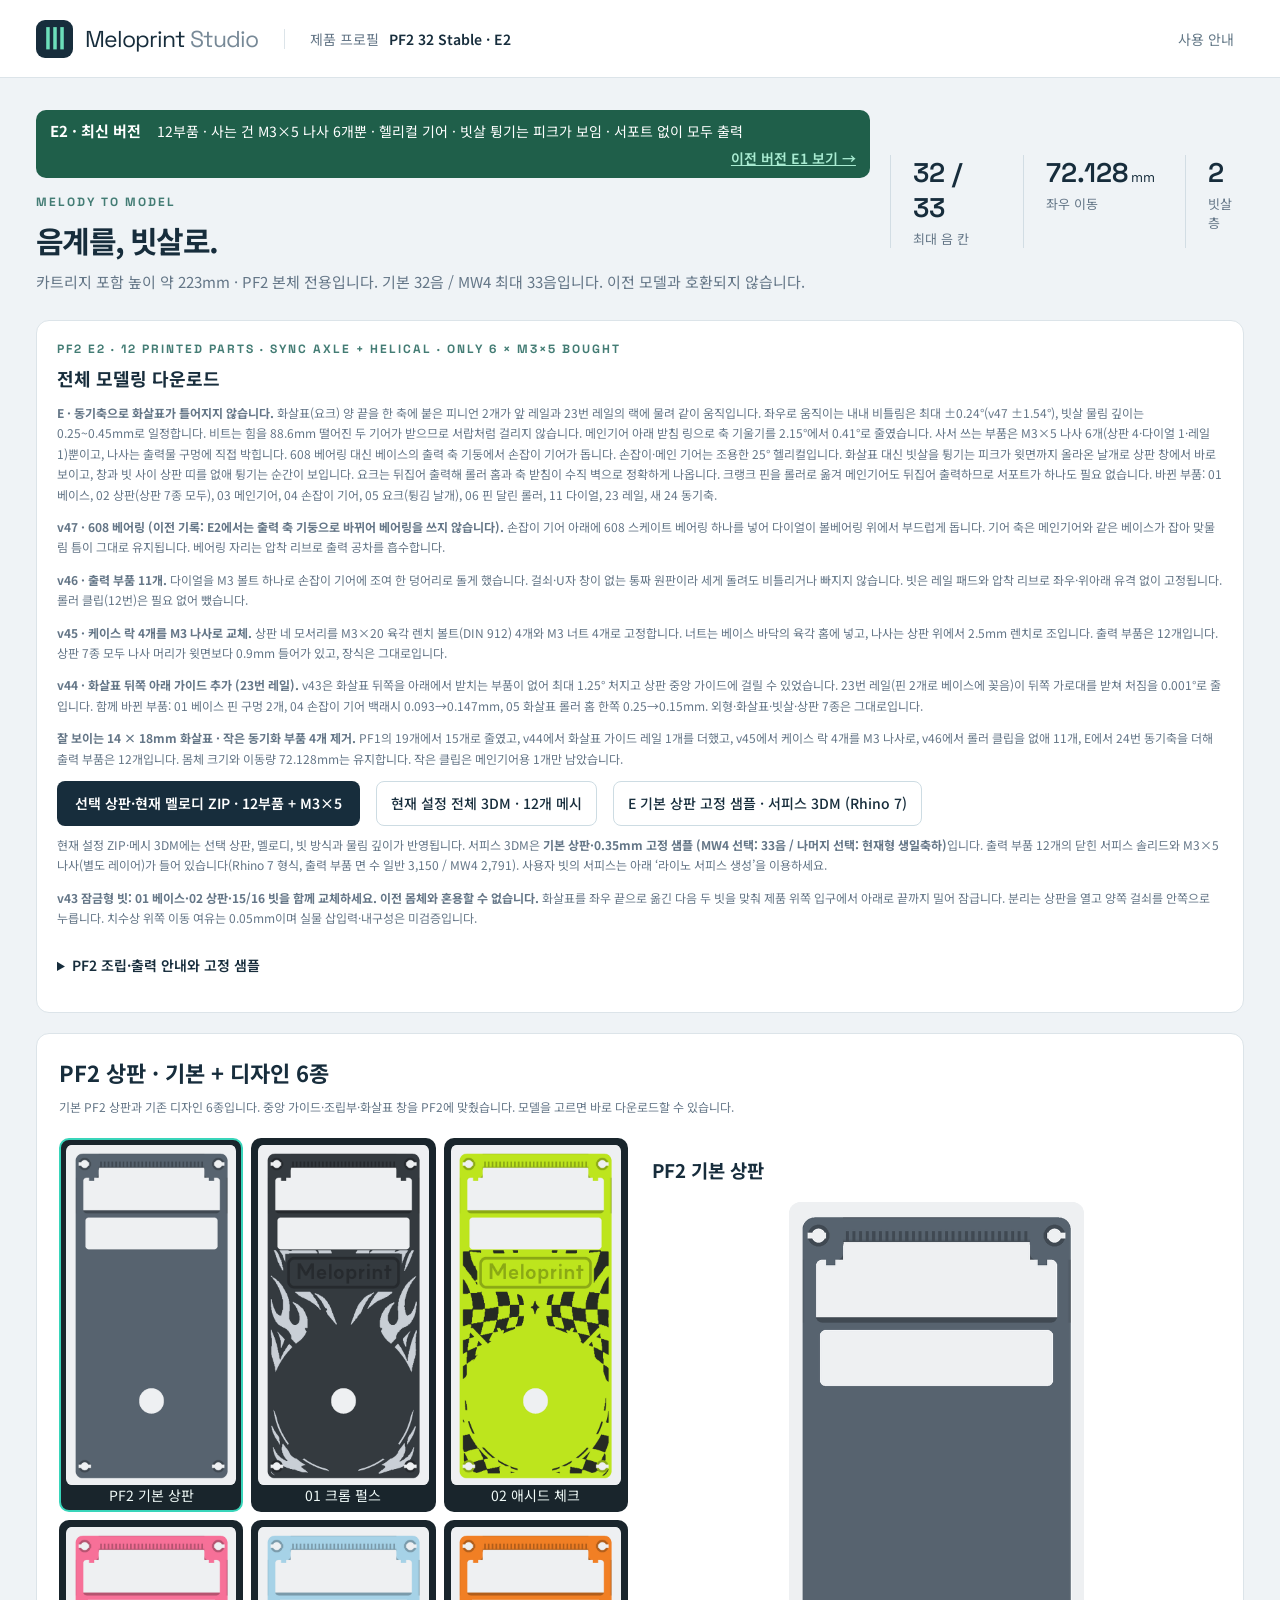
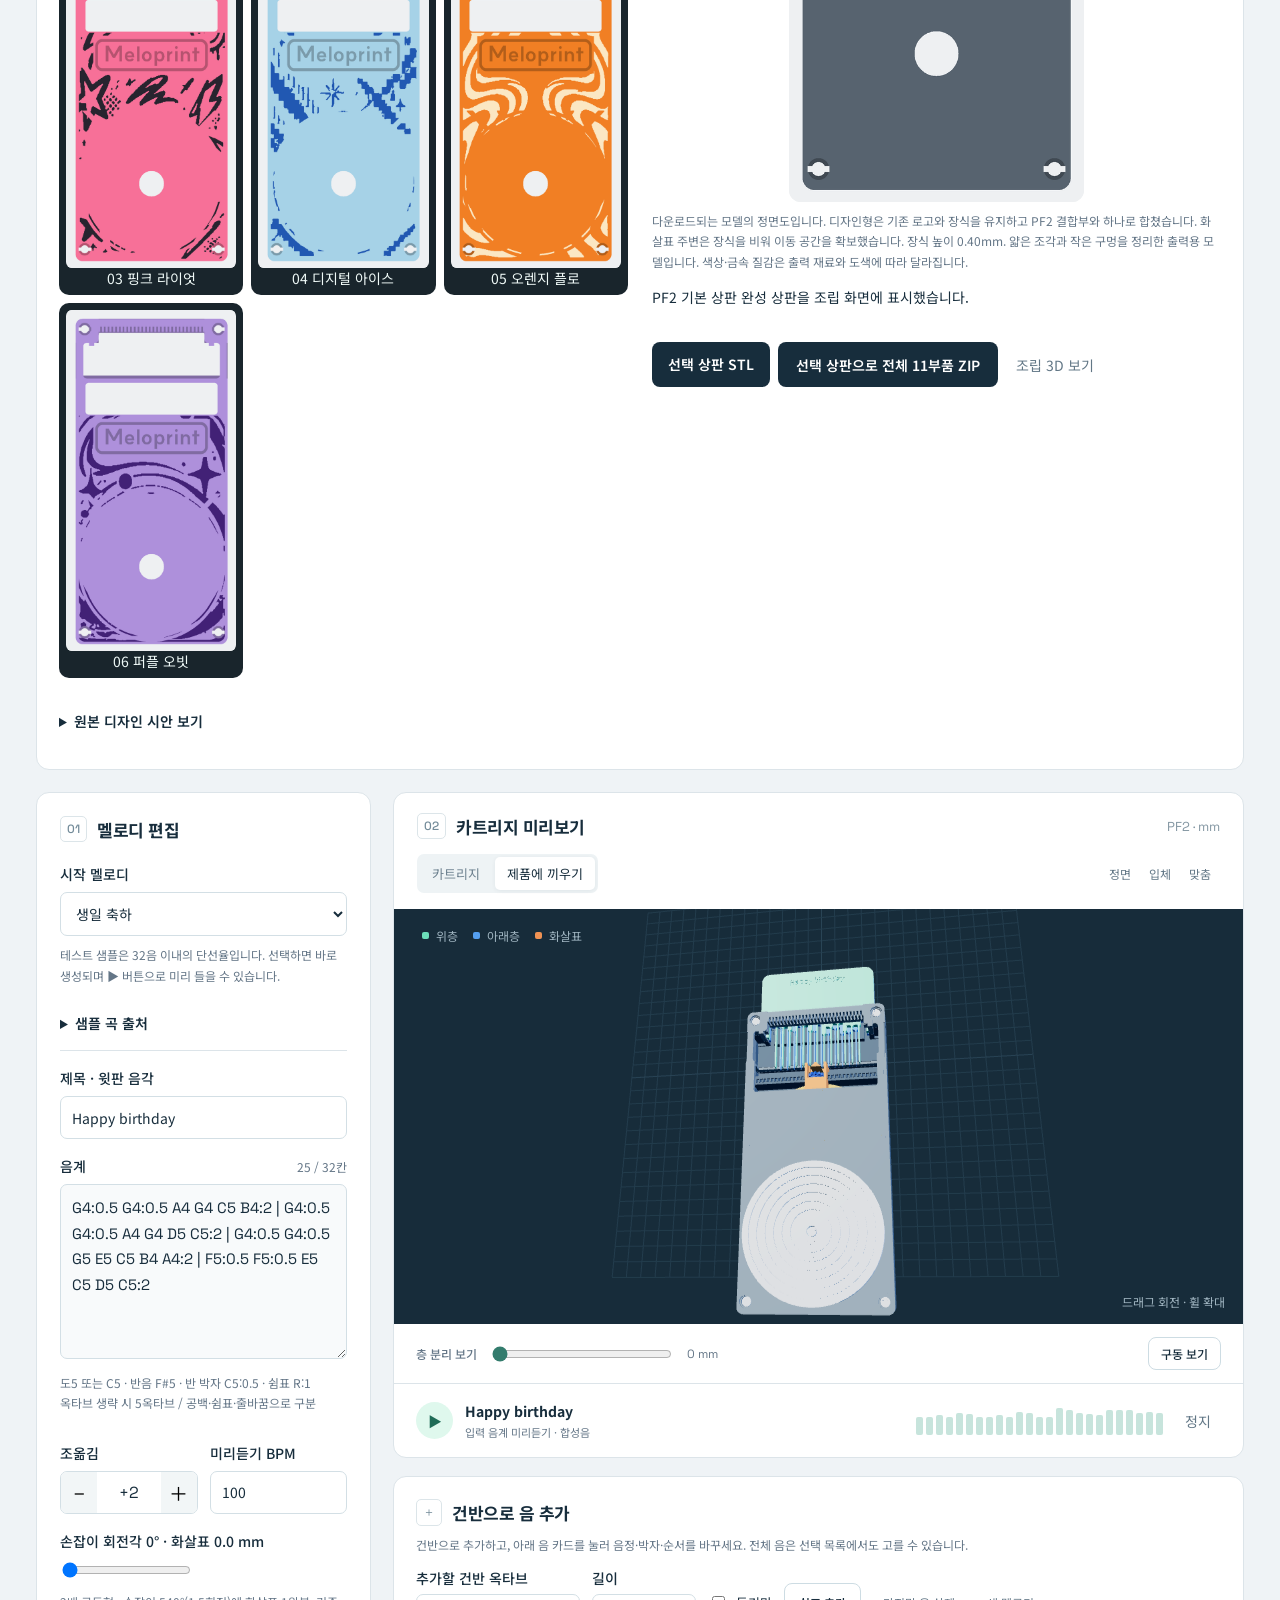
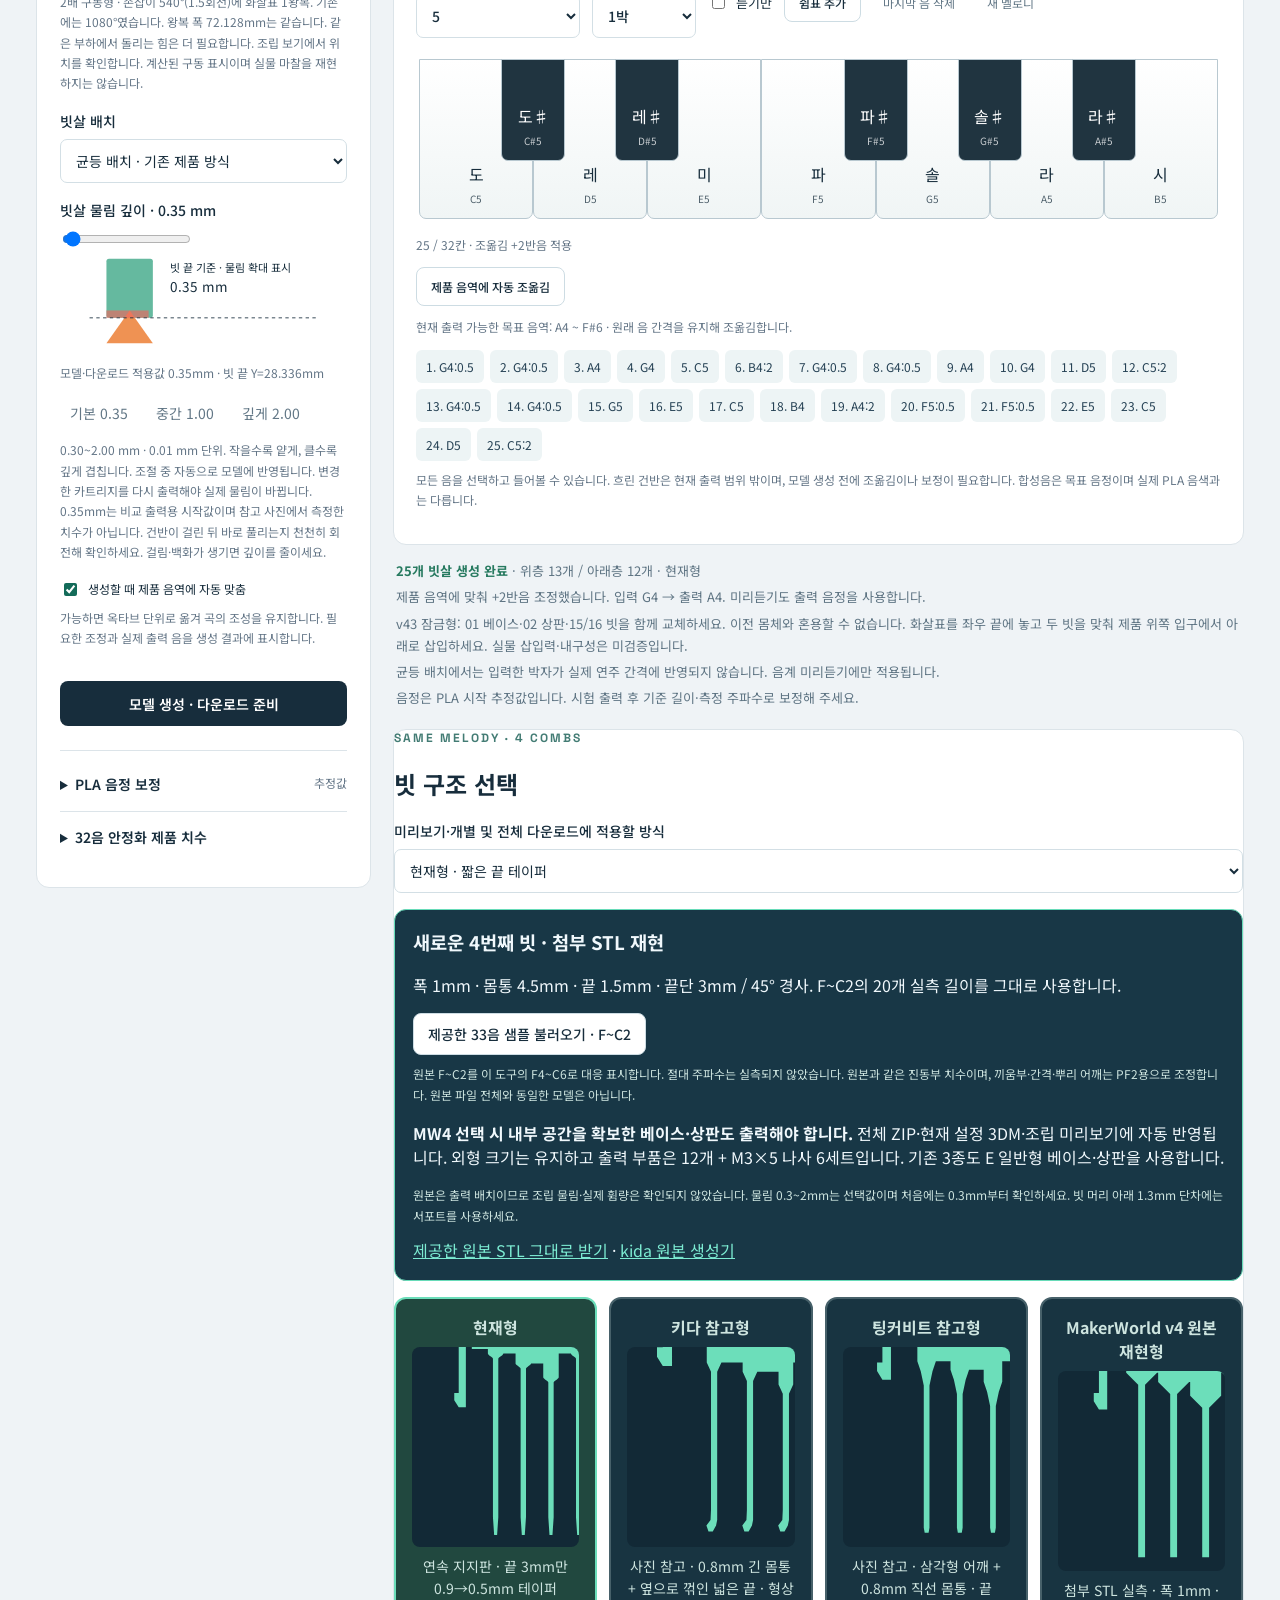
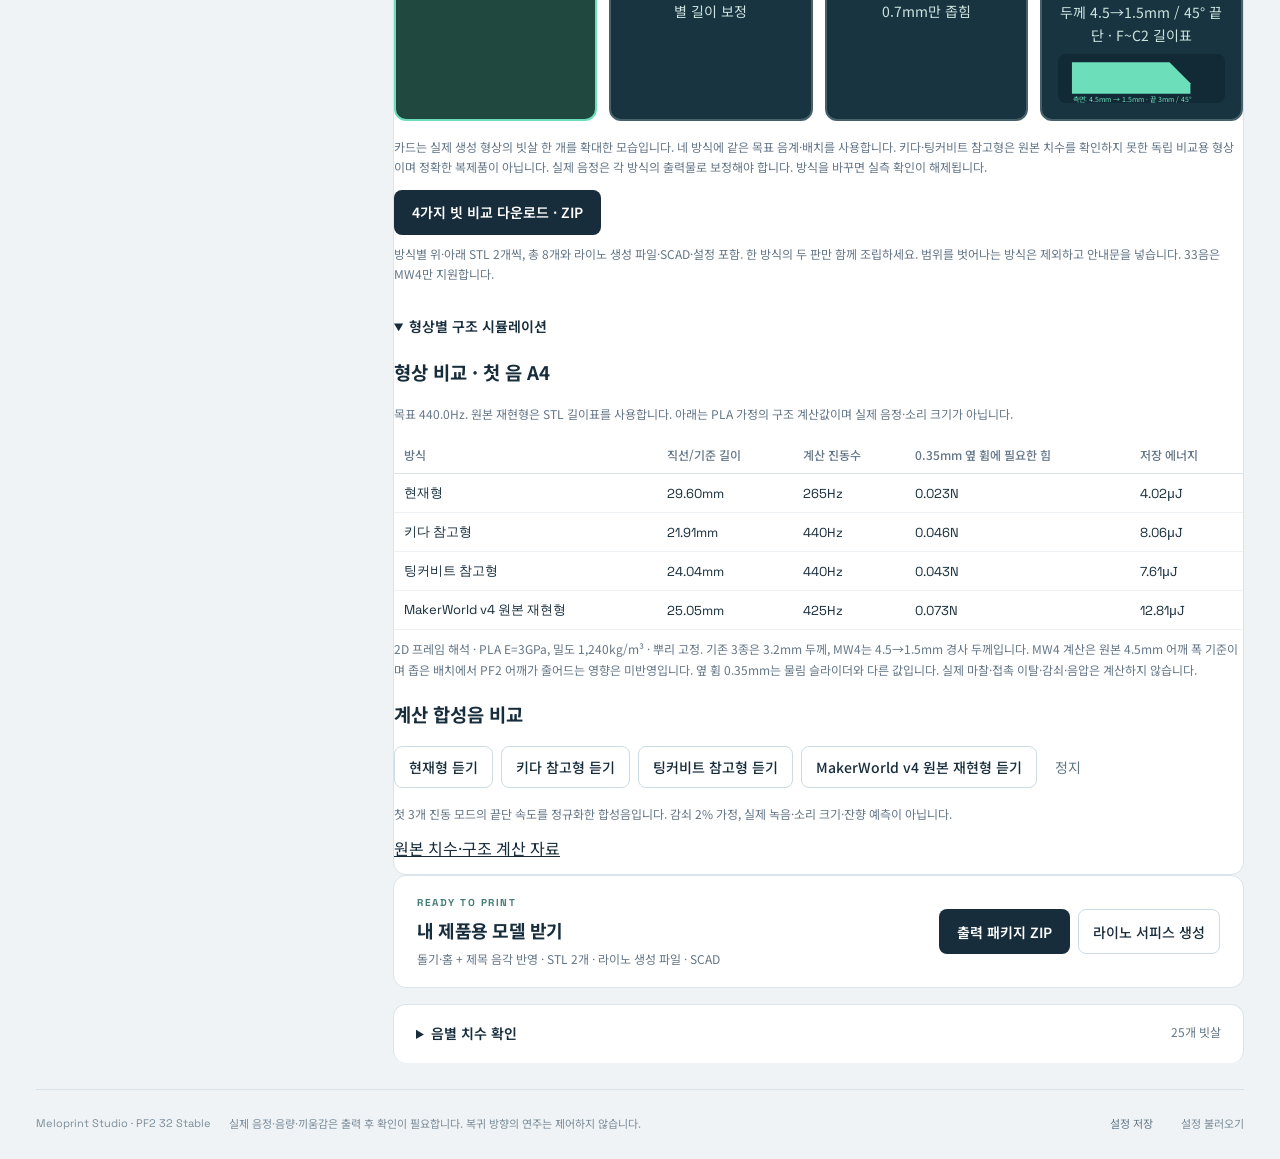
==== index.html @ 496441ca "E2: nothing bought but 6 x M3x5 screws (no 608 bearing, no nuts) - the handle gear runs on a printed" ====
<!doctype html><html lang="ko"><head><meta charset="utf-8"><meta name="viewport" content="width=device-width,initial-scale=1"><meta name="theme-color" content="#152b39"><title>Meloprint Studio E2 — 음악 카트리지 모델링</title><meta name="description" content="PF2 32 Stable 전용 음계 입력, 3D 빗살 생성, 출력 파일 다운로드."><link rel="icon" type="image/svg+xml" href="data:image/svg+xml,%3Csvg xmlns='http://www.w3.org/2000/svg' viewBox='0 0 32 32'%3E%3Crect width='32' height='32' rx='7' fill='%23152b39'/%3E%3Cpath d='M8 8h16M9 8v16m5-16v12m5-12v16m5-16v10' stroke='%2368e0be' stroke-width='3'/%3E%3C/svg%3E"><link rel="stylesheet" href="style.css"></head><body>
<header class="topbar"><a class="brand" href="./"><span class="brandmark" aria-hidden="true">Ⅲ</span><span>Meloprint <b>Studio</b></span></a><div class="profile-badge"><span>제품 프로필</span><strong>PF2 32 Stable · E2</strong></div><button id="helpBtn" class="quiet">사용 안내</button></header>
<main>
<section class="intro"><div><div class="version-bar" style="display:flex;flex-wrap:wrap;align-items:center;gap:6px 16px;margin:0 0 16px;padding:10px 14px;border-radius:10px;background:#1f5f4a;color:#fff;font-size:14px;line-height:1.45"><strong style="font-size:15px">E2 · 최신 버전</strong><span>12부품 · 사는 건 M3×5 나사 6개뿐 · 헬리컬 기어 · 빗살 튕기는 피크가 보임 · 서포트 없이 모두 출력</span><a href="e1/" style="margin-left:auto;color:#a9ecd2;font-weight:600;text-decoration:underline">이전 버전 E1 보기 →</a></div><p class="eyebrow">MELODY TO MODEL</p><h1>음계를, 빗살로.</h1><p>카트리지 포함 높이 약 223mm · PF2 본체 전용입니다. 기본 32음 / MW4 최대 33음입니다. 이전 모델과 호환되지 않습니다.</p></div><div class="fit-summary"><span><b>32 / 33</b> 최대 음 칸</span><span><b>72.128<small>mm</small></b> 좌우 이동</span><span><b>2</b> 빗살 층</span></div></section>
<section class="panel full-downloads"><p class="eyebrow">PF2 E2 · 12 PRINTED PARTS · SYNC AXLE + HELICAL · ONLY 6 × M3×5 BOUGHT</p><h2>전체 모델링 다운로드</h2><p class="hint"><strong>E · 동기축으로 화살표가 틀어지지 않습니다.</strong> 화살표(요크) 양 끝을 한 축에 붙은 피니언 2개가 앞 레일과 23번 레일의 랙에 물려 같이 움직입니다. 좌우로 움직이는 내내 비틀림은 최대 ±0.24°(v47 ±1.54°), 빗살 물림 깊이는 0.25~0.45mm로 일정합니다. 비트는 힘을 88.6mm 떨어진 두 기어가 받으므로 서랍처럼 걸리지 않습니다. 메인기어 아래 받침 링으로 축 기울기를 2.15°에서 0.41°로 줄였습니다. 사서 쓰는 부품은 M3×5 나사 6개(상판 4·다이얼 1·레일 1)뿐이고, 나사는 출력물 구멍에 직접 박힙니다. 608 베어링 대신 베이스의 출력 축 기둥에서 손잡이 기어가 돕니다. 손잡이·메인 기어는 조용한 25° 헬리컬입니다. 화살표 대신 빗살을 튕기는 피크가 윗면까지 올라온 날개로 상판 창에서 바로 보이고, 창과 빗 사이 상판 띠를 없애 튕기는 순간이 보입니다. 요크는 뒤집어 출력해 롤러 홈과 축 받침이 수직 벽으로 정확하게 나옵니다. 크랭크 핀을 롤러로 옮겨 메인기어도 뒤집어 출력하므로 서포트가 하나도 필요 없습니다. 바뀐 부품: 01 베이스, 02 상판(상판 7종 모두), 03 메인기어, 04 손잡이 기어, 05 요크(튕김 날개), 06 핀 달린 롤러, 11 다이얼, 23 레일, 새 24 동기축.</p><p class="hint"><strong>v47 · 608 베어링 (이전 기록: E2에서는 출력 축 기둥으로 바뀌어 베어링을 쓰지 않습니다).</strong> 손잡이 기어 아래에 608 스케이트 베어링 하나를 넣어 다이얼이 볼베어링 위에서 부드럽게 돕니다. 기어 축은 메인기어와 같은 베이스가 잡아 맞물림 틈이 그대로 유지됩니다. 베어링 자리는 압착 리브로 출력 공차를 흡수합니다.</p><p class="hint"><strong>v46 · 출력 부품 11개.</strong> 다이얼을 M3 볼트 하나로 손잡이 기어에 조여 한 덩어리로 돌게 했습니다. 걸쇠·U자 창이 없는 통짜 원판이라 세게 돌려도 비틀리거나 빠지지 않습니다. 빗은 레일 패드와 압착 리브로 좌우·위아래 유격 없이 고정됩니다. 롤러 클립(12번)은 필요 없어 뺐습니다.</p><p class="hint"><strong>v45 · 케이스 락 4개를 M3 나사로 교체.</strong> 상판 네 모서리를 M3×20 육각 렌치 볼트(DIN 912) 4개와 M3 너트 4개로 고정합니다. 너트는 베이스 바닥의 육각 홈에 넣고, 나사는 상판 위에서 2.5mm 렌치로 조입니다. 출력 부품은 12개입니다. 상판 7종 모두 나사 머리가 윗면보다 0.9mm 들어가 있고, 장식은 그대로입니다.</p><p class="hint"><strong>v44 · 화살표 뒤쪽 아래 가이드 추가 (23번 레일).</strong> v43은 화살표 뒤쪽을 아래에서 받치는 부품이 없어 최대 1.25° 처지고 상판 중앙 가이드에 걸릴 수 있었습니다. 23번 레일(핀 2개로 베이스에 꽂음)이 뒤쪽 가로대를 받쳐 처짐을 0.001°로 줄입니다. 함께 바뀐 부품: 01 베이스 핀 구멍 2개, 04 손잡이 기어 백래시 0.093→0.147mm, 05 화살표 롤러 홈 한쪽 0.25→0.15mm. 외형·화살표·빗살·상판 7종은 그대로입니다.</p><p class="hint"><strong>잘 보이는 14 × 18mm 화살표 · 작은 동기화 부품 4개 제거.</strong> PF1의 19개에서 15개로 줄였고, v44에서 화살표 가이드 레일 1개를 더했고, v45에서 케이스 락 4개를 M3 나사로, v46에서 롤러 클립을 없애 11개, E에서 24번 동기축을 더해 출력 부품은 12개입니다. 몸체 크기와 이동량 72.128mm는 유지합니다. 작은 클립은 메인기어용 1개만 남았습니다.</p><div class="cover-actions"><button id="downloadFullZip" class="primary">선택 상판·현재 멜로디 ZIP · 12부품 + M3×5</button><p id="fullZipStatus" role="status"></p><button id="download3dm" class="outline">현재 설정 전체 3DM · 12개 메시</button><p id="cadStatus" role="status"></p><button class="outline" id="downloadSurface3dm">E 기본 상판 고정 샘플 · 서피스 3DM (Rhino 7)</button><p id="surfaceCadStatus" role="status"></p></div><p class="hint">현재 설정 ZIP·메시 3DM에는 선택 상판, 멜로디, 빗 방식과 물림 깊이가 반영됩니다. 서피스 3DM은 <strong>기본 상판·0.35mm 고정 샘플 (MW4 선택: 33음 / 나머지 선택: 현재형 생일축하)</strong>입니다. 출력 부품 12개의 닫힌 서피스 솔리드와 M3×5 나사(별도 레이어)가 들어 있습니다(Rhino 7 형식, 출력 부품 면 수 일반 3,150 / MW4 2,791). 사용자 빗의 서피스는 아래 ‘라이노 서피스 생성’을 이용하세요.</p><p class="hint"><strong>v43 잠금형 빗: 01 베이스·02 상판·15/16 빗을 함께 교체하세요. 이전 몸체와 혼용할 수 없습니다.</strong> 화살표를 좌우 끝으로 옮긴 다음 두 빗을 맞춰 제품 위쪽 입구에서 아래로 끝까지 밀어 잠급니다. 분리는 상판을 열고 양쪽 걸쇠를 안쪽으로 누릅니다. 치수상 위쪽 이동 여유는 0.05mm이며 실물 삽입력·내구성은 미검증입니다.</p><details><summary>PF2 조립·출력 안내와 고정 샘플</summary><p class="hint">v40 이하 PF2 출력물에서는 01·03·04·06·11·22번을 v41로 교체합니다. v43은 R2 창 모서리를 유지하고 빗 삽입 통로와 잠금턱을 변경했습니다. 화살표는 유지합니다. 11번은 기존 작은 클립이 아니라 마지막에 끼우는 큰 손잡이 원판입니다. 이전 CG1/RevJ 구동부와 혼용하지 마세요. E는 동기축과 두 랙이 화살표를 정렬하고, 상판이 화살표가 들리지 않게 위를 막으므로 상판을 닫고 사용합니다. v43 몸체로 교체한 이후에는 15·16 두 판을 함께 교체합니다.</p><a class="outline" href="downloads/Meloprint_PF2_Print_Package.zip" download>E 현재형 고정 샘플 전체 ZIP · STEP·3DM·설명서</a> <a class="outline" href="downloads/Meloprint_PF2_MW4_Print_Package.zip" download>E MW4 33음 고정 샘플 전체 ZIP · STEP·3DM</a> <a class="outline" href="downloads/Meloprint_PF2_E2_Print_Plates.zip" download>출력 판 3MF · 220mm 판 4장 (AP1·MW4, 서포트 없음)</a><p class="hint"><strong>E 조립 순서:</strong> 축 기둥에 그리스를 조금 바르고 04 기어를 베이스 축 기둥에 끼움 → 03 메인기어·10 클립 → 23 레일 핀 2개를 베이스 구멍에 꽂은 뒤, 베이스를 옆으로 세워 바닥에서 M3×5으로 고정(나사가 레일에 직접 박힘) → 크랭크를 약 45°로 돌리고 06 롤러의 핀을 메인기어 구멍에 꽂음 → <strong>24 동기축을 두 랙 위에 올려 롤러 바로 위로 굴림</strong> → 05 요크를 위에서 내려 축 위에 얹음 → 요크를 가운데 두고 02 상판, M3×5 4개(베이스 모서리 기둥에 직접 박힘) → 11 다이얼을 육각에 끼우고 M3×5로 조임 → 화살표를 끝으로 옮기고 15/16 빗. 빗을 뺄 때는 나사 4개를 풀고 상판을 엽니다. 03 메인기어·05 요크·06 롤러는 뒤집어서(윗면이 바닥), 23 레일은 빗 반대쪽 긴 면을 바닥에, 24 동기축은 뒤 링을 바닥에 세워(브림 8~10mm) 출력합니다. 서포트는 어느 부품에도 필요 없습니다.</p><p class="hint">v41: 아래 기어 → 상판 → 위 손잡이 순으로 조립합니다. 새 손잡이 걸쇠는 동봉 시험편으로 먼저 확인하세요. 서포트가 필요한 부위가 있습니다. 먼저 동봉된 가이드 시험편으로 출력 공차를 확인하세요. 검사 결과는 CAD 형상 기준이며 실제 마찰·내구성·음질은 시험 전입니다. 디자인 상판은 PF2 가이드와 화살표 이동 공간을 유지하도록 갱신했습니다.</p></details></section>
<section class="panel cover-designer" id="coverDesigner"><h2>PF2 상판 · 기본 + 디자인 6종</h2><p class="hint">기본 PF2 상판과 기존 디자인 6종입니다. 중앙 가이드·조립부·화살표 창을 PF2에 맞췄습니다. 모델을 고르면 바로 다운로드할 수 있습니다.</p><div class="cover-grid"><div class="cover-settings"><div id="coverChoices" class="cover-choices" role="group" aria-label="완성 상판 선택"></div><details><summary>원본 디자인 시안 보기</summary><img src="assets/cover-concepts.png" alt="완성 상판 디자인 원본 6종" style="width:100%;height:auto"></details></div><div class="cover-result"><h3 id="coverModelName"></h3><img id="coverModelPreview" class="fixed-cover-preview" alt="실제 완성 상판 모델"><p class="hint">다운로드되는 모델의 정면도입니다. 디자인형은 기존 로고와 장식을 유지하고 PF2 결합부와 하나로 합쳤습니다. 화살표 주변은 장식을 비워 이동 공간을 확보했습니다. 장식 높이 0.40mm. 얇은 조각과 작은 구멍을 정리한 출력용 모델입니다. 색상·금속 질감은 출력 재료와 도색에 따라 달라집니다.</p><p id="coverStatus" role="status" aria-live="polite"></p><div class="cover-actions"><a id="coverStl" class="primary" download>선택 상판 STL</a><button id="coverFullZip" class="primary">선택 상판으로 전체 11부품 ZIP</button><button id="cover3d" class="quiet">조립 3D 보기</button></div></div></div></section>
<div class="workspace"><aside class="editor panel">
<div class="section-title"><span class="step">01</span><h2>멜로디 편집</h2></div>
<label for="preset">시작 멜로디</label><select id="preset"><option value="birthday">생일 축하</option><optgroup label="퍼블릭 도메인 · 테스트 샘플"><option value="twinkle">작은 별 · 14음</option><option value="odejoy">환희의 송가 · 30음</option><option value="jingle">징글벨 · 후렴 26음</option><option value="elise">엘리제를 위하여 · 도입 26음</option></optgroup><option value="scale">도장조 음계</option><option value="test">PLA 보정 시험</option><option value="custom">직접 입력</option></select>
<p class="hint">테스트 샘플은 32음 이내의 단선율입니다. 선택하면 바로 생성되며 ▶ 버튼으로 미리 들을 수 있습니다.</p><details><summary>샘플 곡 출처</summary><p class="hint">오래된 원곡의 선율을 테스트용으로 짧게 옮겼습니다. 가사·기존 음원은 포함하지 않으며 소리는 브라우저에서 합성합니다. 원곡은 퍼블릭 도메인입니다.</p><p class="hint"><a href="https://commons.wikimedia.org/wiki/File:Mozart_Ah,_vous_dirai-je_Maman.jpeg" target="_blank" rel="noopener noreferrer">작은 별 원선율</a> · <a href="https://www.mutopiaproject.org/cgibin/piece-info.cgi?id=528" target="_blank" rel="noopener noreferrer">환희의 송가</a> · <a href="https://www.loc.gov/item/2023838067/" target="_blank" rel="noopener noreferrer">징글벨</a> · <a href="https://www.mutopiaproject.org/cgibin/piece-info.cgi?id=931" target="_blank" rel="noopener noreferrer">엘리제를 위하여</a></p></details>
<label for="title">제목 · 윗판 음각</label><input id="title" value="Happy birthday" maxlength="60">

<div class="labelrow"><label for="notes">음계</label><span id="count">25 / 32칸</span></div><textarea id="notes" spellcheck="false" rows="6" aria-describedby="syntax"></textarea><p id="syntax" class="hint">도5 또는 C5 · 반음 F#5 · 반 박자 C5:0.5 · 쉼표 R:1<br>옥타브 생략 시 5옥타브 / 공백·쉼표·줄바꿈으로 구분</p>
<div class="two-cols"><div><label for="transpose">조옮김</label><div class="stepper"><button id="down" aria-label="반음 낮추기">−</button><output id="transpose">0</output><button id="up" aria-label="반음 높이기">＋</button></div></div><div><label for="bpm">미리듣기 BPM</label><input id="bpm" type="number" min="30" max="240" value="100"></div></div>
<label for="driveAngle">손잡이 회전각 <output id="driveAngleValue">0°</output></label><input id="driveAngle" type="range" min="0" max="540" step="1" value="0"><p class="hint">2배 구동형 · 손잡이 540°(1.5회전)에 화살표 1왕복. 기존에는 1080°였습니다. 왕복 폭 72.128mm는 같습니다. 같은 부하에서 돌리는 힘은 더 필요합니다. 조립 보기에서 위치를 확인합니다. 계산된 구동 표시이며 실물 마찰을 재현하지는 않습니다.</p><label for="layout">빗살 배치</label><select id="layout"><option value="uniform">균등 배치 · 기존 제품 방식</option><option value="rhythm">박자 반영 · 일정 회전 속도 기준</option></select>
<label for="pluckDepth">빗살 물림 깊이 · <output id="pluckDepthValue" for="pluckDepth">0.35 mm</output></label><input id="pluckDepth" type="range" min="0.30" max="2.00" step="0.01" value="0.35" aria-describedby="pluckDepthHint"><div id="depthPreview" aria-live="polite"><svg viewBox="0 0 340 115" width="100%" style="max-width:400px" role="img" aria-label="물림 깊이 확대 개념도"><rect x="55" y="8" width="55" height="70" rx="3" fill="#65b99f"/><path id="depthPick" fill="#ef9253" d="M180 100 L230 100 L205 78Z"/><rect id="depthOverlap" x="180" y="78" width="50" height="0" fill="#ed675f" opacity=".65"/><line x1="35" y1="78" x2="305" y2="78" stroke="currentColor" stroke-dasharray="4 4"/><text x="130" y="24" fill="currentColor" font-size="13">빗 끝 기준 · 물림 확대 표시</text><text id="depthDiagramValue" x="130" y="47" fill="currentColor" font-size="16"></text></svg><p id="depthApplied" class="hint"></p></div><div id="pluckPresets" class="cover-actions" role="group" aria-label="물림 깊이 비교"><button type="button" class="quiet" data-depth="0.35">기본 0.35</button><button type="button" class="quiet" data-depth="1.00">중간 1.00</button><button type="button" class="quiet" data-depth="2.00">깊게 2.00</button></div><p class="hint" id="pluckDepthHint">0.30~2.00 mm · 0.01 mm 단위. 작을수록 얕게, 클수록 깊게 겹칩니다. 조절 중 자동으로 모델에 반영됩니다. 변경한 카트리지를 다시 출력해야 실제 물림이 바뀝니다. 0.35mm는 비교 출력용 시작값이며 참고 사진에서 측정한 치수가 아닙니다. 건반이 걸린 뒤 바로 풀리는지 천천히 회전해 확인하세요. 걸림·백화가 생기면 깊이를 줄이세요.</p>
<label class="check"><input type="checkbox" id="autoFit" checked>생성할 때 제품 음역에 자동 맞춤</label><p class="hint">가능하면 옥타브 단위로 옮겨 곡의 조성을 유지합니다. 필요한 조정과 실제 출력 음을 생성 결과에 표시합니다.</p><button class="primary" id="generate">모델 생성 · 다운로드 준비</button>
<div class="divider"></div><details id="calibration"><summary>PLA 음정 보정 <span id="calStatus">추정값</span></summary><p class="hint">선택한 방식의 빗을 조립한 상태에서 측정한 빗살 길이와 주파수를 넣으세요. 이전 구조의 측정값은 다시 보정해야 합니다. 기본값은 미측정 시작값입니다. kida의 실측 음향 설계를 사용한 것이 아니며, 미리듣기는 목표 음의 합성음입니다. 보정 후에도 조립 상태에서 각 음을 확인하세요.</p><div class="two-cols"><div><label for="refLength">기준 길이 · mm</label><input id="refLength" type="number" min="15.68" max="29.68" step="0.1" value="26.208"></div><div><label for="refHz">측정 주파수 · Hz</label><input id="refHz" type="number" min="100" max="2500" step="0.1" value="561.22449"></div></div><label class="check"><input type="checkbox" id="measured">실제 출력물의 측정값입니다</label></details>
<details><summary>32음 안정화 제품 치수</summary><dl><div><dt>끼움 목 폭</dt><dd>기본 68.200 · 걸쇠 포함 최대 69.700 mm</dd></div><div><dt>두 판의 결합 두께</dt><dd>7.200 mm</dd></div><div><dt>측면 여유</dt><dd>기본 각 0.250 mm · 걸쇠 물림 각 0.500 mm</dd></div><div><dt>빗살 단면</dt><dd>기본 0.9 × 3.2mm / MW4 1 × 4.5mm → 끝 1.5mm</dd></div><div><dt>화살표 물림</dt><dd>0.30~2.00 mm · 조절 가능</dd></div></dl><p class="hint">PF2 32 Stable 화살표 및 본체와 사용합니다. RevI 및 이전 본체와 호환되지 않습니다. 이동량 72.128mm, 기본 위·아래 최대 16음씩, MW4는 17·16음입니다. 아랫판의 돌기 2개를 윗판 홈에 맞춘 뒤 함께 꽂으세요. v43은 빗 옆면의 일체형 걸쇠와 몸체 잠금턱으로 위쪽 빠짐을 막습니다. 01·02·15·16을 함께 교체하세요. 삽입 전 화살표를 좌우 끝에 놓으세요. 실제 끼움력과 마찰은 출력 후 확인해야 합니다.</p></details>
</aside>
<section class="main-column"><div class="preview panel"><div class="preview-top"><div class="section-title"><span class="step">02</span><h2>카트리지 미리보기</h2></div><span class="unit">PF2 · mm</span></div><div class="viewbar"><div class="segmented" aria-label="모델 보기"><button class="active" id="cartridgeView" aria-pressed="true">카트리지</button><button id="assemblyView" aria-pressed="false">제품에 끼우기</button></div><div class="view-actions"><button id="frontView" class="quiet">정면</button><button id="isoView" class="quiet">입체</button><button id="fitView" class="quiet">맞춤</button></div></div><div id="viewport" role="img" aria-label="생성한 음악 카트리지의 회전 가능한 3D 미리보기"><div id="loading">모델을 준비하고 있습니다…</div><div class="view-caption"><span class="swatch mint"></span>위층 <span class="swatch blue"></span>아래층 <span class="swatch orange"></span>화살표</div><div class="view-help">드래그 회전 · 휠 확대</div></div>
<div class="preview-controls"><label for="explode">층 분리 보기</label><input id="explode" type="range" min="0" max="14" step="0.5" value="0"><output id="explodeValue">0 mm</output><button id="motion" class="outline">구동 보기</button></div>
<div class="playback"><button id="play" class="play-button" aria-label="입력 음계 미리듣기">▶</button><div><strong id="songTitle">Happy birthday</strong><span id="playCaption">입력 음계 미리듣기 · 합성음</span></div><div id="noteStrip" class="note-strip"></div><button id="stop" class="quiet">정지</button></div></div>
<section class="piano panel" aria-labelledby="pianoTitle"><div class="section-title"><span class="step">＋</span><h2 id="pianoTitle">건반으로 음 추가</h2></div><p class="hint">건반으로 추가하고, 아래 음 카드를 눌러 음정·박자·순서를 바꾸세요. 전체 음은 선택 목록에서도 고를 수 있습니다.</p><div class="piano-options"><label>추가할 건반 옥타브<select id="octave"><option>0</option><option>1</option><option>2</option><option>3</option><option>4</option><option selected>5</option><option>6</option><option>7</option><option>8</option></select></label><label>길이<select id="noteBeat"><option value="0.125">⅛박</option><option value="0.25">¼박</option><option value="0.5">½박</option><option value="1" selected>1박</option><option value="1.5">1½박</option><option value="2">2박</option><option value="3">3박</option><option value="4">4박</option><option value="8">8박</option></select></label><label class="check"><input type="checkbox" id="auditionOnly">듣기만</label><button id="addRest" class="outline">쉼표 추가</button><button id="removeNote" class="quiet">마지막 음 삭제</button><button id="newMelody" class="quiet">새 멜로디</button></div><div class="piano-scroll"><div id="pianoKeys" class="piano-keys" aria-label="피아노 건반"></div></div><p id="pianoHint" class="hint" role="status"></p><button id="autoTranspose" class="outline">제품 음역에 자동 조옮김</button><p id="rangeHint" class="hint"></p><div id="melodyChips" class="melody-chips" aria-label="입력한 음 순서"></div><div id="selectedEditor" class="selected-editor" hidden><strong id="selectedLabel"></strong><div class="piano-options"><label>음 선택<select id="selectedPitch"></select></label><label>길이<select id="selectedBeat"><option value="0.125">⅛박</option><option value="0.25">¼박</option><option value="0.5">½박</option><option value="1">1박</option><option value="1.5">1½박</option><option value="2">2박</option><option value="3">3박</option><option value="4">4박</option><option value="8">8박</option></select></label><button id="applySelected" class="outline">선택 음 변경</button><button id="previewSelected" class="quiet">이 음 듣기</button><button id="moveLeft" class="quiet" aria-label="선택 음 앞으로 이동">← 앞으로</button><button id="moveRight" class="quiet" aria-label="선택 음 뒤로 이동">뒤로 →</button><button id="duplicateSelected" class="quiet">복제</button><button id="deleteSelected" class="quiet">삭제</button></div></div><p class="hint">모든 음을 선택하고 들어볼 수 있습니다. 흐린 건반은 현재 출력 범위 밖이며, 모델 생성 전에 조옮김이나 보정이 필요합니다. 합성음은 목표 음정이며 실제 PLA 음색과는 다릅니다.</p></section>
<div id="status" class="status" role="status" aria-live="polite"></div>
<section class="panel comb-variants"><p class="eyebrow">SAME MELODY · 4 COMBS</p><h2>빗 구조 선택</h2><label for="combStyle">미리보기·개별 및 전체 다운로드에 적용할 방식</label><select id="combStyle"><option value="current">현재형 · 짧은 끝 테이퍼</option><option value="kida">키다 참고형 · 꺾인 끝 접촉부</option><option value="tinkerbeat">팅커비트 참고형 · 삼각 어깨 / 긴 직선 몸통</option><option value="makerworld">MakerWorld v4 원본 재현형 · 실측 길이 / 45° 두께 경사</option></select><div class="mw-reference"><h3>새로운 4번째 빗 · 첨부 STL 재현</h3><p>폭 1mm · 몸통 4.5mm · 끝 1.5mm · 끝단 3mm / 45° 경사. F~C2의 20개 실측 길이를 그대로 사용합니다.</p><button type="button" id="makerworldSample" class="outline">제공한 33음 샘플 불러오기 · F~C2</button><p class="hint">원본 F~C2를 이 도구의 F4~C6로 대응 표시합니다. 절대 주파수는 실측되지 않았습니다. 원본과 같은 진동부 치수이며, 끼움부·간격·뿌리 어깨는 PF2용으로 조정합니다. 원본 파일 전체와 동일한 모델은 아닙니다.</p><p><b>MW4 선택 시 내부 공간을 확보한 베이스·상판도 출력해야 합니다.</b> 전체 ZIP·현재 설정 3DM·조립 미리보기에 자동 반영됩니다. 외형 크기는 유지하고 출력 부품은 12개 + M3×5 나사 6세트입니다. 기존 3종도 E 일반형 베이스·상판을 사용합니다.</p><p class="hint">원본은 출력 배치이므로 조립 물림·실제 휨량은 확인되지 않았습니다. 물림 0.3~2mm는 선택값이며 처음에는 0.3mm부터 확인하세요. 빗 머리 아래 1.3mm 단차에는 서포트를 사용하세요.</p><a href="downloads/Musical_Fidget_Generator_v4_original.stl" download>제공한 원본 STL 그대로 받기</a> · <a href="https://makerworld.com/en/makerlab/parametricModelMaker?designId=1492688" target="_blank" rel="noopener">kida 원본 생성기</a></div><div id="combCards" class="comb-cards"></div><p class="hint">카드는 실제 생성 형상의 빗살 한 개를 확대한 모습입니다. 네 방식에 같은 목표 음계·배치를 사용합니다. 키다·팅커비트 참고형은 원본 치수를 확인하지 못한 독립 비교용 형상이며 정확한 복제품이 아닙니다. 실제 음정은 각 방식의 출력물로 보정해야 합니다. 방식을 바꾸면 실측 확인이 해제됩니다.</p><button id="downloadAllCombs" class="primary">4가지 빗 비교 다운로드 · ZIP</button><p class="hint">방식별 위·아래 STL 2개씩, 총 8개와 라이노 생성 파일·SCAD·설정 포함. 한 방식의 두 판만 함께 조립하세요. 범위를 벗어나는 방식은 제외하고 안내문을 넣습니다. 33음은 MW4만 지원합니다.</p><p id="combVariantStatus" role="status"></p><details open><summary>형상별 구조 시뮬레이션</summary><div id="combSimulation" aria-live="polite"></div></details></section>
<section class="download panel"><div><p class="eyebrow">READY TO PRINT</p><h2>내 제품용 모델 받기</h2><p id="downloadHint">위·아래 빗살을 모두 출력해 조립합니다.</p></div><div class="download-actions"><button id="downloadZip" class="primary">출력 패키지 ZIP</button><button id="downloadRhino" class="outline">라이노 서피스 생성</button></div></section>
<details class="table-panel panel"><summary>음별 치수 확인 <span id="tableCount"></span></summary><div class="table-scroll"><table><thead><tr><th>순서</th><th>음</th><th>박</th><th>층</th><th>위치 X</th><th>빗살 길이</th><th>목표 Hz</th></tr></thead><tbody id="noteTable"></tbody></table></div></details>
</section></div>
<footer><span>Meloprint Studio · PF2 32 Stable</span><p>실제 음정·음량·끼움감은 출력 후 확인이 필요합니다. 복귀 방향의 연주는 제어하지 않습니다.</p><button id="projectSave" class="quiet">설정 저장</button><label class="file-button" for="projectLoad">설정 불러오기</label><input type="file" id="projectLoad" accept="application/json,.json" hidden></footer>
</main>
<dialog id="help"><div class="dialog-header"><h2>사용 안내</h2><button id="closeHelp" aria-label="안내 닫기">×</button></div><ol><li><b>멜로디 입력</b><p>예제를 고르거나 도5, 레5 또는 C5 D5처럼 입력합니다. 기본 32칸, MW4는 33칸 이내이며 쉼표도 한 칸을 사용합니다.</p></li><li><b>생성 및 확인</b><p>빗살 길이 15.68~29.68mm를 벗어나면 조옮김이나 PLA 보정값을 조절합니다. 치수를 임의로 잘라 음을 바꾸지 않습니다.</p></li><li><b>출력</b><p>ZIP 안의 upper.stl과 lower.stl을 모두 출력합니다. 파일은 평평한 면이 바닥을 향합니다. PF2 12부품 + M3×5 나사 6개 구조(E, 베어링·너트 없음)를 사용하며 빗은 15·16번입니다.</p></li><li><b>라이노에서 편집</b><p>받은 .py 파일을 Rhino 7의 빈 mm 문서에서 _RunPythonScript로 실행하면 두 개의 닫힌 서피스 솔리드를 생성합니다. 3DM으로 저장할 수 있습니다. Rhino 실제 실행은 아직 미검증입니다.</p></li><li><b>음정 보정</b><p>현재 구조를 같은 재료·출력 방향으로 출력하고 조립한 뒤, 빗살의 직선 구간 길이와 실제 Hz를 입력해 다시 생성합니다. 한 음의 보정은 전체 음역의 정확도를 보장하지 않습니다.</p></li></ol><p><b>박자와 소리</b><br>미리듣기는 목표 음을 합성한 소리입니다. 실제 PLA 소리 예측이 아닙니다. 박자 반영 배치는 일정한 크랭크 속도를 가정하며 손으로 돌리는 속도에 따라 달라집니다.</p><p class="hint">음계 편집·조옮김 아이디어 참고: <a href="https://makerworld.com/en/models/1492688-musical-fidget-generator" target="_blank" rel="noopener">kida · Musical Fidget Generator</a>, <a href="https://makerworld.com/en/makerlab/parametricModelMaker?designId=1492688" target="_blank" rel="noopener">MakerLab</a>. 원본 SCAD 코드는 사용하지 않은 독립 구현입니다.</p></dialog>
<div id="toast" role="status" aria-live="polite"></div><script type="module" src="app.js"></script></body></html>
---- style.css ----
@import url('https://fonts.googleapis.com/css2?family=Noto+Sans+KR:wght@400;500;600;700&family=Space+Grotesk:wght@400;500;600;700&display=swap');
:root{font-family:'Noto Sans KR',system-ui,sans-serif;color:#172d3c;background:#eff3f6;font-size:16px;--ink:#172d3c;--muted:#647687;--line:#dce4e9;--mint:#6cdeba;--accent:#136b59}*{box-sizing:border-box}body{margin:0}button,input,select,textarea{font:inherit}button,.file-button{cursor:pointer}button:disabled{cursor:not-allowed;opacity:.45}button{border:0;transition:background .15s,transform .15s}button:hover:not(:disabled){filter:brightness(.96)}button:focus-visible,a:focus-visible,summary:focus-visible{outline:3px solid #3b8fee;outline-offset:3px}button:active:not(:disabled){transform:translateY(1px)}a{color:inherit}.topbar{height:78px;padding:0 36px;display:flex;align-items:center;gap:26px;background:white;border-bottom:1px solid var(--line)}.brand{text-decoration:none;display:flex;gap:12px;align-items:center;font-family:'Space Grotesk',sans-serif;font-size:23px;letter-spacing:-1px}.brand b{font-weight:400;color:#778997}.brandmark{width:37px;height:38px;display:grid;place-items:center;color:var(--mint);background:var(--ink);border-radius:9px;font-size:29px;font-weight:700;line-height:1;letter-spacing:0}.profile-badge{border-left:1px solid var(--line);padding-left:25px;display:flex;gap:10px;font-size:14px;color:var(--muted)}.profile-badge strong{color:var(--ink);font-weight:600}.topbar>.quiet{margin-left:auto}main{max-width:1480px;margin:auto;padding:32px 36px 20px}.intro{display:flex;align-items:center;justify-content:space-between;margin-bottom:28px;gap:20px}.eyebrow{font-family:'Space Grotesk',sans-serif;font-size:12px;letter-spacing:2px;font-weight:700;color:#437c74;margin:0 0 8px}h1{font-size:30px;letter-spacing:-1.6px;margin:0 0 9px;font-weight:700}.intro p:not(.eyebrow){color:var(--muted);margin:0;font-size:15px}.fit-summary{display:flex;gap:30px}.fit-summary span{font-size:13px;color:var(--muted);border-left:1px solid #d2dde4;padding-left:22px}.fit-summary b{display:block;font:600 27px 'Space Grotesk',sans-serif;color:var(--ink);margin-bottom:4px}.fit-summary small{font-size:14px;margin-left:3px;font-weight:400}.workspace{display:grid;grid-template-columns:335px minmax(0,1fr);gap:22px;align-items:start}.panel{background:white;border:1px solid var(--line);border-radius:13px}.editor{padding:23px}.section-title{display:flex;align-items:center;gap:10px}.section-title h2{font-size:17px;margin:0;letter-spacing:-.5px}.step{font:500 12px 'Space Grotesk',sans-serif;color:#738b99;border:1px solid #dce5e9;border-radius:5px;padding:4px 6px}.editor>.section-title{margin-bottom:22px}label{display:block;font-size:14px;font-weight:500;margin:17px 0 8px}input:not([type=range],[type=checkbox],[type=file]),select,textarea{width:100%;padding:10px 11px;border-radius:7px;border:1px solid #d3dfe5;background:#fff;color:var(--ink);outline:none;font-size:14px;min-height:43px}input:focus,select:focus,textarea:focus{border-color:#389780;box-shadow:0 0 0 3px #daf3ea}textarea{resize:vertical;min-height:142px;font-family:'Space Grotesk',monospace;font-size:15px;line-height:1.7!important;background:#f8fafb!important}.labelrow{display:flex;align-items:center;justify-content:space-between}.labelrow span{font-size:12px;color:var(--muted);margin-top:10px}.hint{font-size:12px;line-height:1.7;color:var(--muted);margin:9px 0 12px}.two-cols{display:grid;grid-template-columns:1fr 1fr;gap:12px}.stepper{display:flex;align-items:center;border:1px solid #d3dfe5;border-radius:7px;overflow:hidden;height:43px}.stepper button{height:100%;width:36px;background:#f2f6f7;font-size:19px}.stepper output{flex:1;text-align:center;font-family:'Space Grotesk',sans-serif}.primary{background:var(--ink);color:white;border-radius:8px;padding:12px 18px;font-size:14px;font-weight:600;min-height:45px}.editor>.primary{width:100%;margin-top:21px}.outline{background:white;color:var(--ink);border:1px solid #cddce3;border-radius:8px;padding:10px 14px;font-size:14px;font-weight:500}.quiet{background:transparent;color:#627786;padding:8px 10px;border-radius:7px;font-size:14px}.divider{height:1px;background:var(--line);margin:24px 0 8px}details{padding:14px 0;border-bottom:1px solid var(--line)}details:last-child{border-bottom:0}summary{cursor:pointer;font-size:14px;font-weight:600;line-height:1.7}summary>span{float:right;font-weight:400;font-size:12px;color:var(--muted)}.check{display:flex;gap:8px;align-items:flex-start;font-size:12px;line-height:1.5;font-weight:400}.check input{accent-color:var(--accent);margin-top:3px}dl{font-size:13px}dl>div{display:flex;justify-content:space-between;gap:10px;margin:10px 0}dt{color:var(--muted)}dd{margin:0;font-family:'Space Grotesk',sans-serif}.main-column{min-width:0}.preview{overflow:hidden}.preview-top{padding:20px 23px 15px;display:flex;justify-content:space-between;align-items:center}.unit{font:13px 'Space Grotesk';color:#8497a3}.viewbar{padding:0 23px 16px;display:flex;justify-content:space-between;align-items:center;gap:12px}.segmented{display:inline-flex;padding:3px;background:#eef3f5;border-radius:7px;gap:3px}.segmented button{font-size:13px;padding:7px 12px;border-radius:5px;color:#6e8290;background:transparent;white-space:nowrap}.segmented button.active{color:var(--ink);background:white;box-shadow:0 1px 4px #152b3910}.view-actions{display:flex;gap:0}.view-actions button{font-size:12px;padding:6px 9px}#viewport{height:415px;position:relative;overflow:hidden;background:#172c3a}#viewport canvas{width:100%;height:100%;display:block;touch-action:none}#loading{position:absolute;inset:0;display:grid;place-items:center;color:#b5cbd6;font-size:14px;z-index:3}.view-caption,.view-help{position:absolute;font-size:12px;color:#a0b5c1;pointer-events:none}.view-caption{left:20px;top:18px;display:flex;gap:7px;align-items:center}.view-help{right:18px;bottom:14px}.swatch{width:7px;height:7px;border-radius:2px;margin-left:8px}.mint{background:#6cdeba}.blue{background:#549ff0}.orange{background:#ef9253}.preview-controls{display:flex;align-items:center;padding:13px 22px;gap:13px;border-bottom:1px solid var(--line)}.preview-controls label{font-size:12px;white-space:nowrap;margin:0;color:var(--muted)}.preview-controls input{max-width:180px;min-width:50px;accent-color:#337c6d;flex:1}.preview-controls output{font:12px 'Space Grotesk';width:44px;white-space:nowrap;color:var(--muted)}.preview-controls button{margin-left:auto;padding:7px 12px;font-size:12px;white-space:nowrap}.playback{display:flex;align-items:center;gap:12px;padding:17px 22px}.play-button{width:37px;height:37px;min-width:37px;background:#dff8ed;color:#206c57;border-radius:50%;font-size:14px}.playback strong{font-size:14px;display:block;max-width:240px;overflow:hidden;text-overflow:ellipsis;white-space:nowrap}.playback span{font-size:11px;color:var(--muted);display:block;margin-top:3px}.note-strip{display:flex;align-items:end;gap:3px;height:28px;flex:1;justify-content:flex-end}.note-strip i{display:block;max-width:7px;flex:1;background:#c7e4dc;border-radius:2px}.note-strip i.active{background:#de8e54}.status{font-size:13px;line-height:1.7;margin:15px 0;color:#5e7483;padding:0 3px}.status b{color:#277a60}.status.error{background:#fff0ec;color:#a44634;border:1px solid #f2cbbf;padding:14px;border-radius:8px}.status p{margin:4px 0}.status ul{margin:5px 0;padding-left:20px}.download{padding:20px 23px;display:flex;align-items:center;justify-content:space-between;gap:18px}.download h2{font-size:18px;margin:0 0 7px;letter-spacing:-.5px}.download p:not(.eyebrow){font-size:12px;color:var(--muted);margin:0}.download .eyebrow{font-size:10px;letter-spacing:1.5px}.download-actions{display:flex;gap:8px;flex-wrap:wrap;justify-content:flex-end}.download-actions button{white-space:nowrap}.table-panel{margin-top:16px;padding:17px 22px}.table-panel summary{font-size:14px}.table-scroll{overflow:auto;margin-top:15px}table{width:100%;border-collapse:collapse;white-space:nowrap;font-size:13px}th{text-align:left;color:var(--muted);font-size:12px;font-weight:500;border-bottom:1px solid var(--line);padding:10px}td{padding:10px;border-bottom:1px solid #edf1f4;font-family:'Space Grotesk',sans-serif}td.bad{color:#bd503f}tr.highlight{background:#e8f7ee}footer{display:flex;align-items:center;gap:18px;margin-top:26px;border-top:1px solid #d9e3e9;padding-top:17px;font-size:11px;color:#7a8c98;flex-wrap:wrap}footer>span{font-family:'Space Grotesk',sans-serif}footer p{flex:1;margin:0;min-width:230px}footer button,.file-button{font-size:11px!important;white-space:nowrap}.file-button{margin:0;font-weight:400}.dialog-header{display:flex;justify-content:space-between;align-items:center}.dialog-header button{font-size:25px;background:transparent;color:#718493;padding:5px 8px}dialog{border:0;border-radius:14px;max-width:660px;width:calc(100% - 30px);padding:25px;color:var(--ink);box-shadow:0 20px 90px #0003}dialog::backdrop{background:#14293999;backdrop-filter:blur(3px)}dialog h2{font-size:22px;margin:0}dialog ol{padding-left:22px;font-size:14px}dialog li{margin:15px 0}dialog p{font-size:14px;line-height:1.8;color:#5f7484;margin:7px 0}dialog a{color:#286e9d}#toast{position:fixed;bottom:25px;left:50%;transform:translate(-50%,20px);background:#183744;color:white;padding:12px 22px;border-radius:9px;font-size:14px;opacity:0;pointer-events:none;transition:.2s;max-width:90vw;z-index:10}#toast.show{opacity:1;transform:translate(-50%,0)}@media(min-width:1400px){#viewport{height:450px}}@media(max-width:1050px){main{padding:25px 22px}.topbar{padding:0 22px}.workspace{grid-template-columns:300px minmax(0,1fr);gap:16px}.editor{padding:19px}.download{align-items:flex-start;flex-direction:column}.download-actions{width:100%;justify-content:flex-start}.fit-summary{gap:12px}.fit-summary span{padding-left:12px}.note-strip{display:none}.preview-top,.viewbar{padding-left:16px;padding-right:16px}.view-actions button{padding:6px}.viewbar{flex-wrap:wrap}}@media(max-width:760px){.topbar{height:66px;gap:15px}.brand{font-size:19px}.profile-badge{display:none}main{padding:23px 16px}.intro{align-items:flex-start}.intro p:not(.eyebrow){max-width:240px;font-size:13px;line-height:1.7}h1{font-size:26px}.fit-summary{gap:8px}.fit-summary span{font-size:10px;padding-left:8px}.fit-summary b{font-size:21px}.fit-summary span:last-child{display:none}.workspace{grid-template-columns:1fr}.editor{display:block;padding:21px}.editor textarea{min-height:110px}.editor .hint{font-size:12px}#viewport{height:410px}.main-column{min-width:0}.viewbar{flex-wrap:nowrap}.download-actions button{flex:1}.preview-controls{gap:8px;padding:13px 15px}.preview-controls input{max-width:150px}.preview-controls label{font-size:11px}.playback{padding:15px}.table-panel{padding:15px}.fit-summary{margin-top:24px}.intro .eyebrow{font-size:10px}.download .primary,.download .outline{font-size:13px;padding:10px}footer{gap:10px}.hint{line-height:1.8}}@media(prefers-reduced-motion:reduce){*{scroll-behavior:auto!important;transition:none!important}}

.piano{margin-top:18px;padding:22px}.piano-options{display:flex;gap:12px;align-items:center;flex-wrap:wrap}.piano-options label{margin:0;min-width:78px}.piano-options select{margin-top:6px}.piano-options .check{min-width:auto}.piano-scroll{overflow-x:auto;margin-top:18px;padding:3px}.piano-keys{position:relative;height:164px;min-width:380px;display:flex}.piano-key{border:1px solid #b8c8d0;border-radius:0 0 7px 7px;display:flex;flex-direction:column;justify-content:flex-end;align-items:center;gap:5px;padding:12px 0;touch-action:manipulation}.piano-key.white{flex:1;background:linear-gradient(#fff,#f0f5f5);color:#172d3c;height:160px}.piano-key.black{position:absolute;top:0;width:8%;height:102px;background:#203440;color:white;z-index:1}.piano-key small{font-size:10px;opacity:.75}.piano-key.outside{opacity:.42}.piano-key.sounding{background:#6cdeba!important;color:#173a32!important}.melody-chips{display:flex;flex-wrap:wrap;gap:6px;max-height:150px;overflow:auto}.melody-chips span{padding:5px 8px;border-radius:5px;background:#edf4f5;font-size:12px}.melody-chips span.active{background:#f9d7b7}.piano-options button{font-size:12px}.piano-options .check{font-size:13px}@media(max-width:760px){.piano{padding:16px}}

.melody-chips button{padding:7px 9px;border-radius:6px;background:#edf4f5;color:#254154;font-size:12px;border:1px solid transparent}.melody-chips button.selected{border-color:#277e6b;background:#e0f7ed}.melody-chips button.active{background:#f9d7b7}.selected-editor{margin:14px 0;padding:14px;border:1px solid #cde4db;border-radius:8px;background:#f5faf7}.selected-editor[hidden]{display:none}.selected-editor strong{font-size:13px;display:block;margin-bottom:12px}.selected-editor select{min-width:105px}#autoTranspose{font-size:12px;margin-bottom:2px}

.photo-editor input[type=file]{width:100%;font-size:12px;padding:8px 0}.photo-preview{min-height:76px;display:flex;align-items:center;justify-content:center;background:#fff;color:#547080;border-radius:8px;overflow:hidden;font-size:12px;margin-top:12px}.photo-preview svg{width:100%;height:auto;display:block}.photo-palette{display:inline-block;width:15px;height:15px;border-radius:4px;vertical-align:middle;border:1px solid #aaa;margin:0 2px}.photo-editor .two-cols label{min-width:0}.photo-editor input[type=range]{padding:0;width:100%;min-height:34px}

.photo-preview:has(svg){aspect-ratio:68.821539/29.068122757;min-height:0}.photo-preview svg{height:100%;aspect-ratio:68.821539/29.068122757}

.cover-designer{padding:20px;margin:0 0 22px}.cover-designer>summary{font-size:20px;font-weight:700;cursor:pointer}.cover-grid{display:grid;grid-template-columns:minmax(250px,310px) minmax(0,1fr);gap:24px;margin-top:20px}.cover-settings label{display:block;margin-top:12px}.cover-settings .check{display:flex}.cover-result{min-width:0}.cover-result svg{display:block;width:100%;max-height:510px;background:#172c3a;border-radius:12px;touch-action:none;cursor:grab}.cover-result svg:active{cursor:grabbing}.cover-actions{display:flex;flex-wrap:wrap;gap:8px}#coverStatus{min-height:3em;font-size:14px;line-height:1.6}.cover-settings>.primary{width:100%;margin-top:12px}@media(max-width:760px){.cover-grid{grid-template-columns:1fr}.cover-designer{padding:14px}.cover-result{grid-row:1}.cover-settings .two-cols{grid-template-columns:1fr 1fr}}

.cover-choices{display:grid;grid-template-columns:repeat(3,minmax(0,1fr));gap:8px;margin-bottom:18px}.cover-choices button{padding:5px;min-width:0;background:#19252c;border:2px solid transparent;color:#eff9f7;border-radius:10px;cursor:pointer;font-size:14px}.cover-choices button[aria-pressed=true]{border-color:#39d5ba}.design-shot{display:block;aspect-ratio:0.61;background-image:url(assets/cover-concepts.png);background-size:300% 200%;border-radius:6px;margin-bottom:6px}.full-downloads{padding:20px;margin-bottom:20px}.full-downloads h2{font-size:18px;margin:0 0 12px}.full-downloads a{display:inline-block;padding:12px 16px;border:1px solid #39d5ba;border-radius:9px;color:inherit;text-decoration:none}.cover-designer .cover-grid{grid-template-columns:minmax(300px,1fr) minmax(230px,1fr)}#coverCanvas{max-height:620px}@media(max-width:760px){.cover-designer .cover-grid{grid-template-columns:1fr}.full-downloads .cover-actions{display:grid}}

.cover-designer{padding:22px}.cover-designer h2{font-size:22px;margin:0 0 8px}.cover-choices img{display:block;width:100%;height:auto;aspect-ratio:0.5;object-fit:contain;border-radius:6px;background:#eef0f2}.fixed-cover-preview{display:block;max-width:100%;width:auto;height:600px;max-height:70vh;object-fit:contain;margin:auto;border-radius:12px;background:#eef0f2}.cover-actions a{display:inline-block;padding:12px 16px;border-radius:8px;text-decoration:none;color:inherit}@media(max-width:600px){.cover-designer{padding:14px}.fixed-cover-preview{height:480px}}

.comb-variants{margin-top:20px}.comb-cards{display:grid;grid-template-columns:repeat(3,minmax(0,1fr));gap:12px;margin:16px 0}.comb-cards button{display:flex;flex-direction:column;align-items:center;gap:8px;padding:16px;border:2px solid #47616a;border-radius:12px;background:#183441;color:#cde4df;cursor:pointer}.comb-cards button[aria-pressed="true"]{border-color:#6cdeba;background:#21483f}.comb-cards svg{color:#6cdeba;background:#122936;border-radius:8px}.comb-cards span{font-size:12px;line-height:1.6}.comb-cards button:focus-visible{outline:3px solid #ef9253;outline-offset:3px}@media(max-width:520px){.comb-cards{gap:6px}.comb-cards button{padding:8px 5px}.comb-cards strong{font-size:12px}.comb-cards svg{height:110px}}

.comb-audition{display:flex;flex-wrap:wrap;gap:8px;margin:12px 0}.comb-cards span{font-size:14px}.comb-cards svg{height:200px}#combSimulation table{min-width:560px}#combSimulation th,#combSimulation td{padding:10px;text-align:left}#combSimulation h3{margin-top:20px}@media(max-width:520px){.comb-cards{grid-template-columns:1fr}.comb-cards strong{font-size:16px}.comb-cards button{padding:16px}}

.mw-reference{padding:18px;border:1px solid #67dbb8;border-radius:12px;margin:16px 0;background:#183746}.mw-reference h3{margin-top:0}.comb-cards{grid-template-columns:repeat(4,minmax(0,1fr))}@media(max-width:900px){.comb-cards{grid-template-columns:repeat(2,minmax(0,1fr))}}@media(max-width:480px){.comb-cards{grid-template-columns:1fr}}

/* v40: scoped contrast and intrinsic SVG sizing fixes. */
.cover-actions a.primary{color:#fff}
.mw-reference{color:#f0f8fc}
.mw-reference h3,.mw-reference p{color:#f0f8fc}
.mw-reference .hint{color:#cde4df}
.mw-reference a{color:#7cebd2;text-decoration:underline}
.comb-cards>button{min-width:0}
.comb-cards svg{width:100%;max-width:100%;min-width:0}
.comb-cards svg.comb-side-profile{height:auto;aspect-ratio:240 / 70;flex-shrink:0}
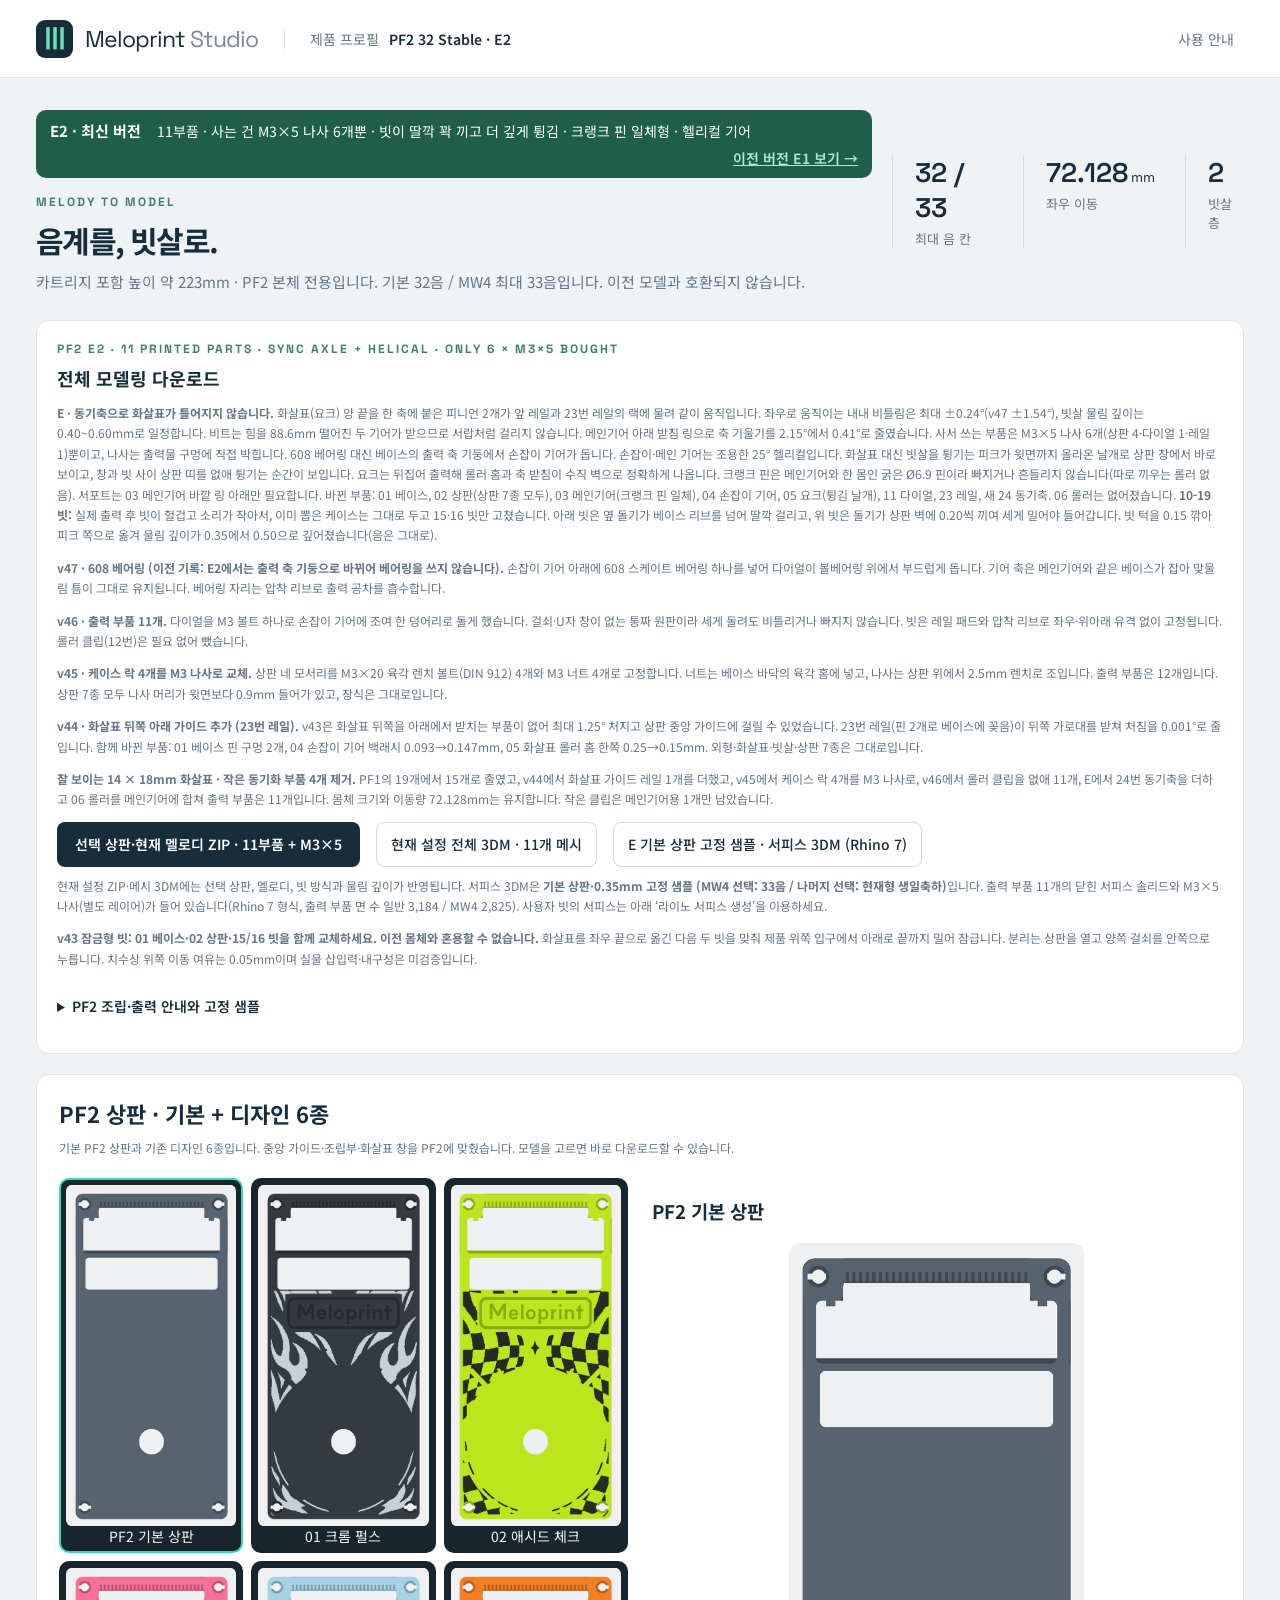
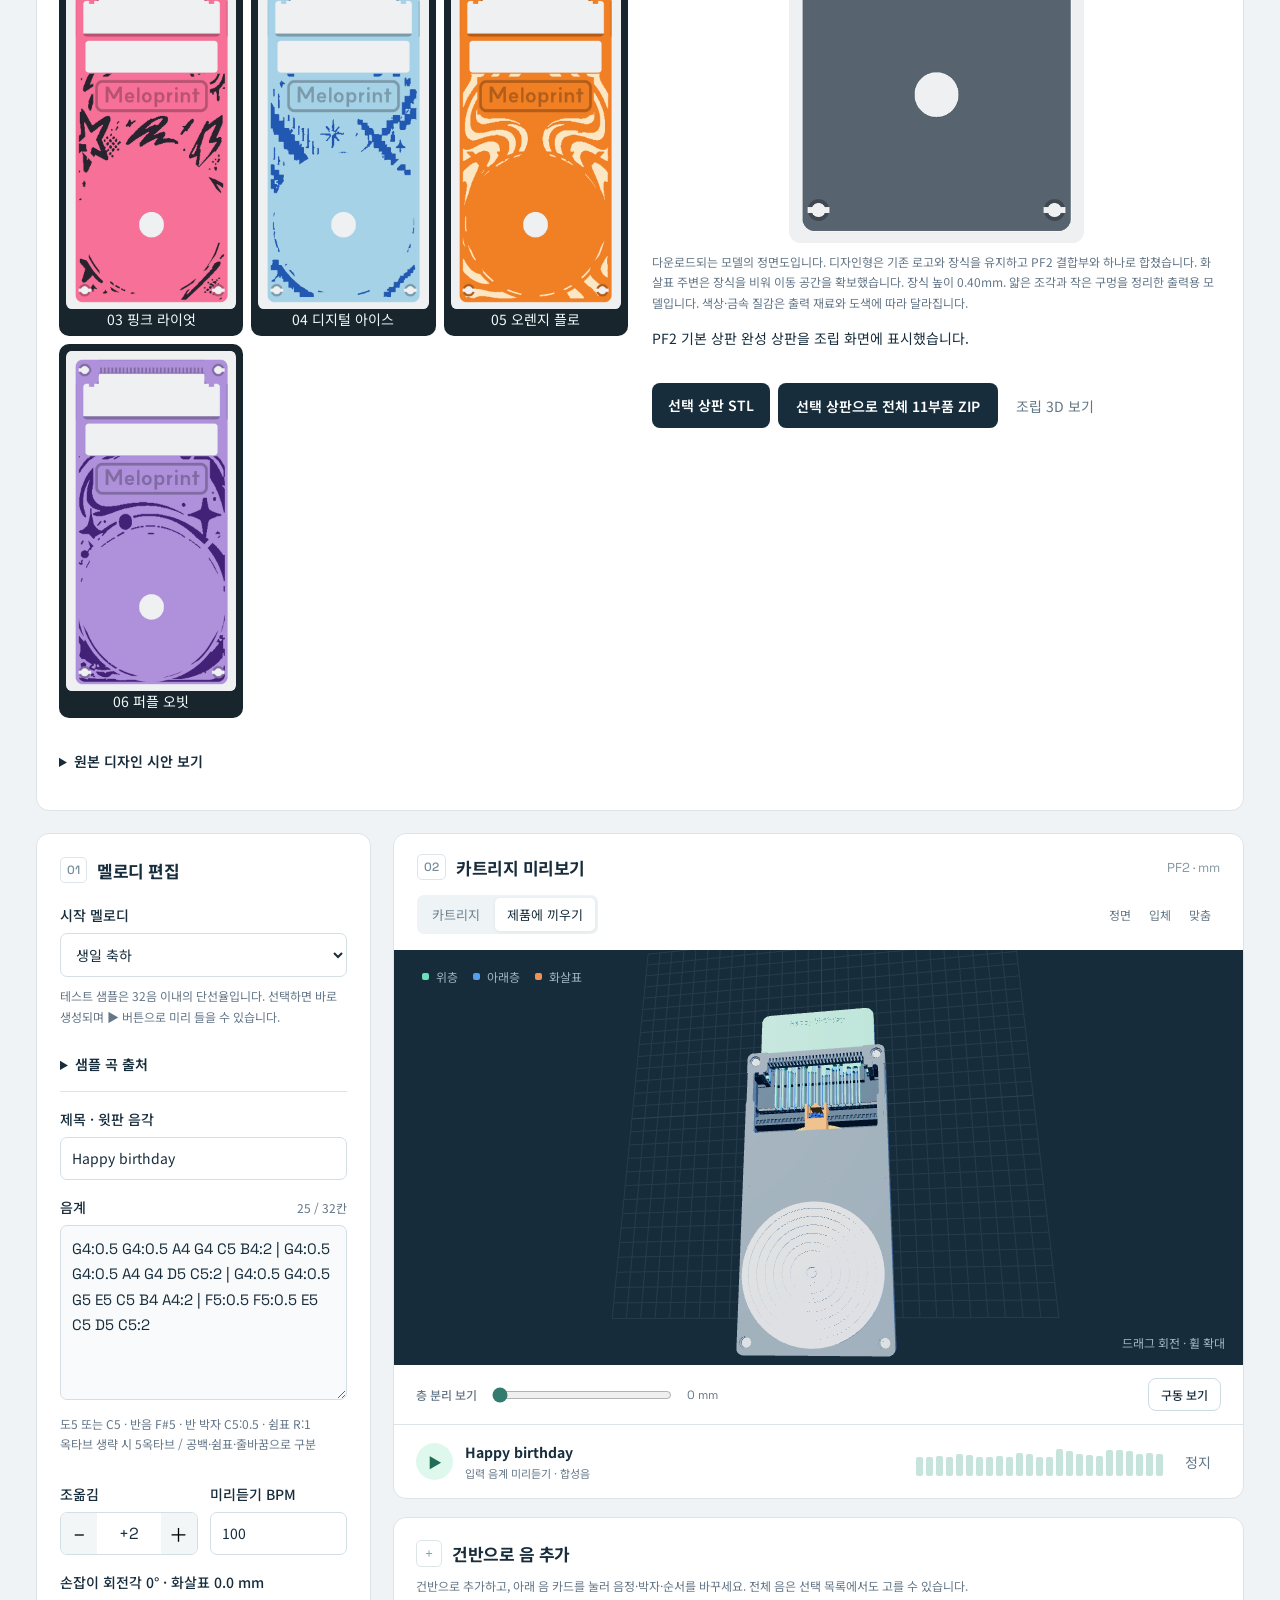
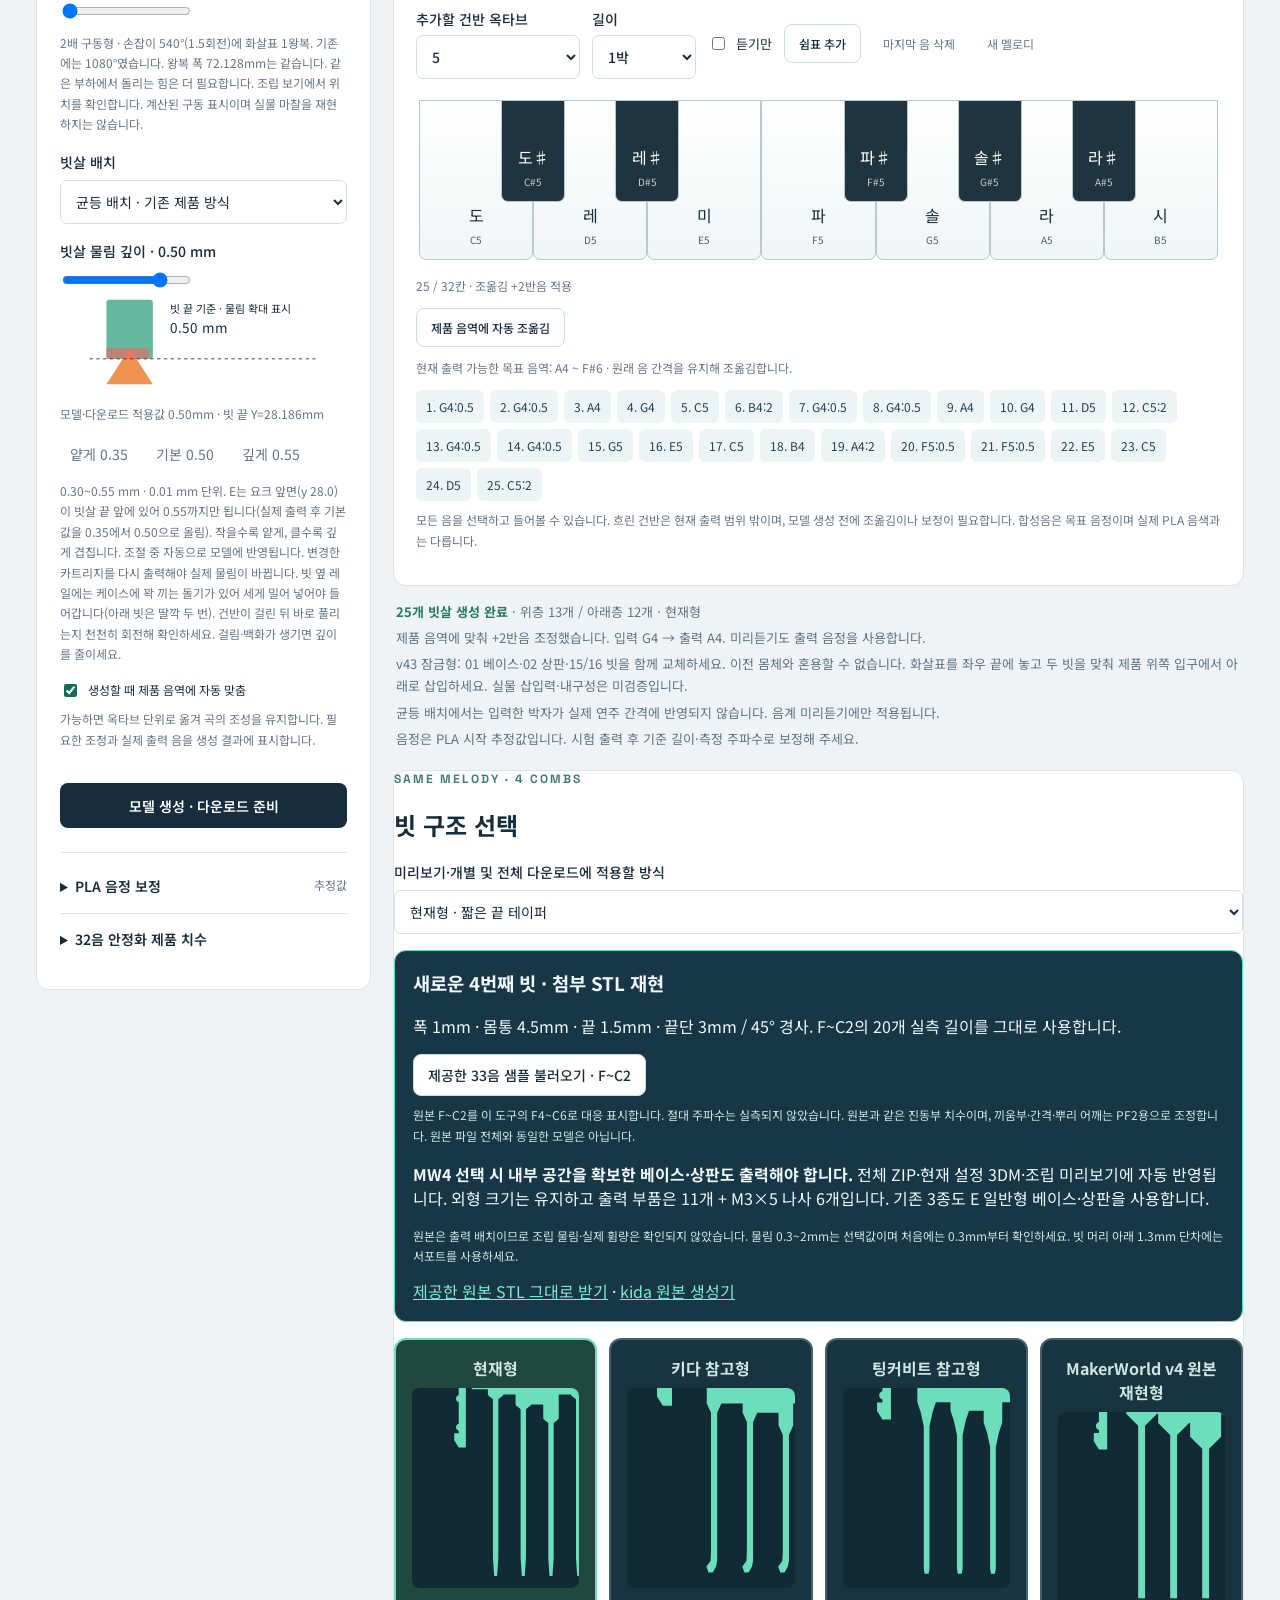
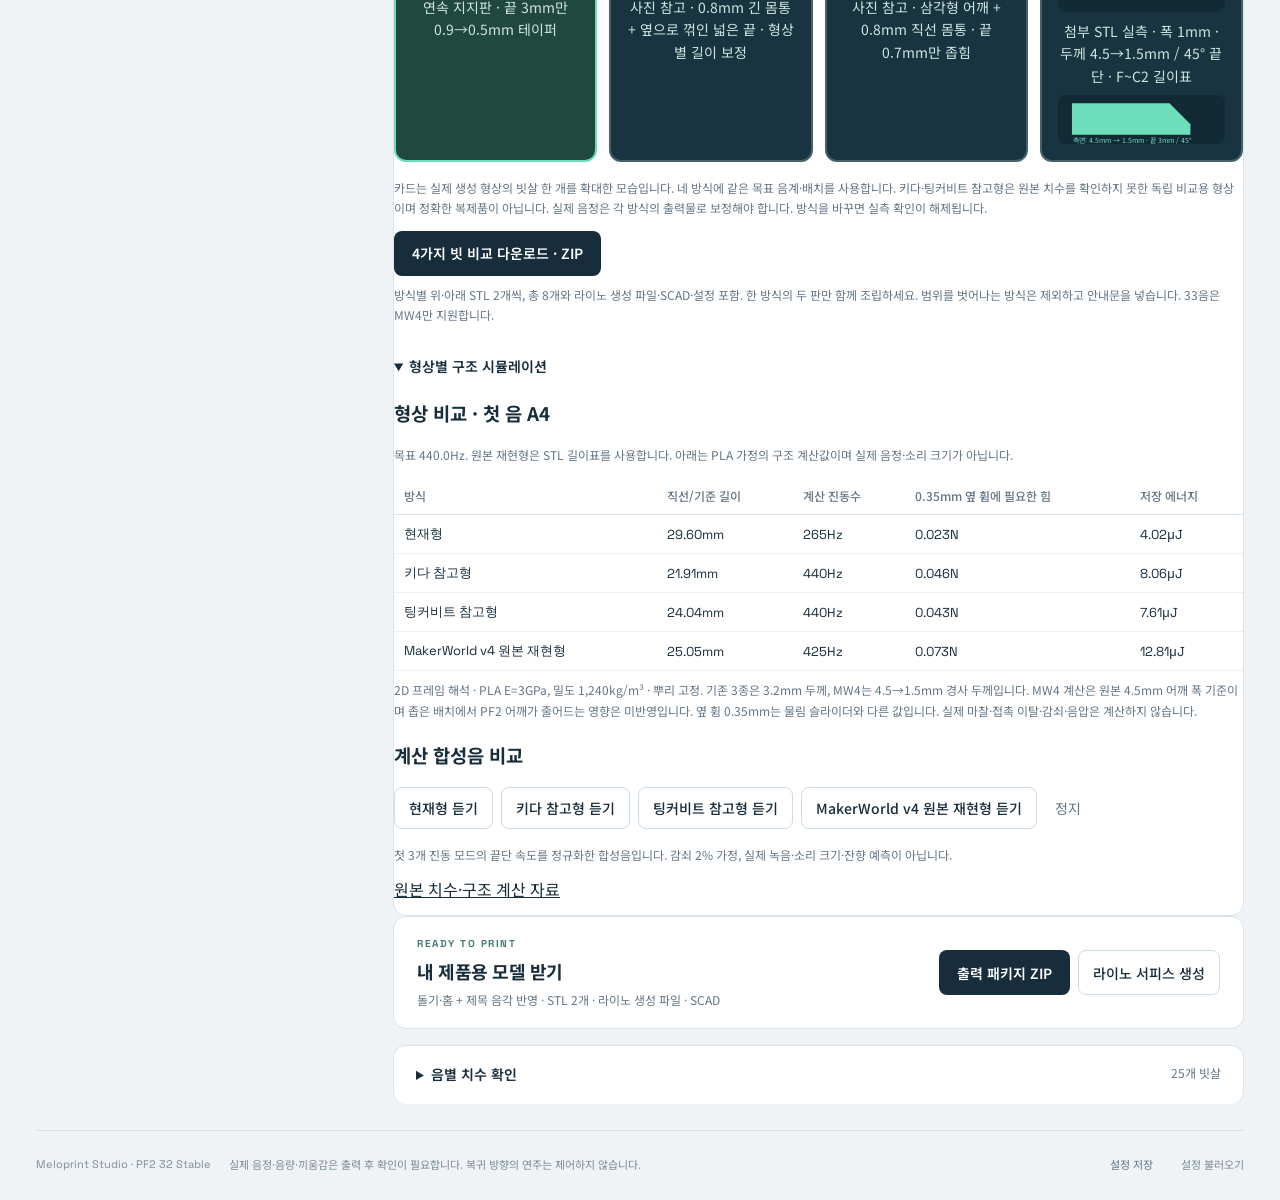
==== commit 39582e1a: "E2: combs refitted to the printed case (side bumps snap past the base ribs, 0.20 grip in the cover, " ====
--- a/index.html
+++ b/index.html
@@ -1,8 +1,8 @@
 <!doctype html><html lang="ko"><head><meta charset="utf-8"><meta name="viewport" content="width=device-width,initial-scale=1"><meta name="theme-color" content="#152b39"><title>Meloprint Studio E2 — 음악 카트리지 모델링</title><meta name="description" content="PF2 32 Stable 전용 음계 입력, 3D 빗살 생성, 출력 파일 다운로드."><link rel="icon" type="image/svg+xml" href="data:image/svg+xml,%3Csvg xmlns='http://www.w3.org/2000/svg' viewBox='0 0 32 32'%3E%3Crect width='32' height='32' rx='7' fill='%23152b39'/%3E%3Cpath d='M8 8h16M9 8v16m5-16v12m5-12v16m5-16v10' stroke='%2368e0be' stroke-width='3'/%3E%3C/svg%3E"><link rel="stylesheet" href="style.css"></head><body>
 <header class="topbar"><a class="brand" href="./"><span class="brandmark" aria-hidden="true">Ⅲ</span><span>Meloprint <b>Studio</b></span></a><div class="profile-badge"><span>제품 프로필</span><strong>PF2 32 Stable · E2</strong></div><button id="helpBtn" class="quiet">사용 안내</button></header>
 <main>
-<section class="intro"><div><div class="version-bar" style="display:flex;flex-wrap:wrap;align-items:center;gap:6px 16px;margin:0 0 16px;padding:10px 14px;border-radius:10px;background:#1f5f4a;color:#fff;font-size:14px;line-height:1.45"><strong style="font-size:15px">E2 · 최신 버전</strong><span>12부품 · 사는 건 M3×5 나사 6개뿐 · 헬리컬 기어 · 빗살 튕기는 피크가 보임 · 서포트 없이 모두 출력</span><a href="e1/" style="margin-left:auto;color:#a9ecd2;font-weight:600;text-decoration:underline">이전 버전 E1 보기 →</a></div><p class="eyebrow">MELODY TO MODEL</p><h1>음계를, 빗살로.</h1><p>카트리지 포함 높이 약 223mm · PF2 본체 전용입니다. 기본 32음 / MW4 최대 33음입니다. 이전 모델과 호환되지 않습니다.</p></div><div class="fit-summary"><span><b>32 / 33</b> 최대 음 칸</span><span><b>72.128<small>mm</small></b> 좌우 이동</span><span><b>2</b> 빗살 층</span></div></section>
-<section class="panel full-downloads"><p class="eyebrow">PF2 E2 · 12 PRINTED PARTS · SYNC AXLE + HELICAL · ONLY 6 × M3×5 BOUGHT</p><h2>전체 모델링 다운로드</h2><p class="hint"><strong>E · 동기축으로 화살표가 틀어지지 않습니다.</strong> 화살표(요크) 양 끝을 한 축에 붙은 피니언 2개가 앞 레일과 23번 레일의 랙에 물려 같이 움직입니다. 좌우로 움직이는 내내 비틀림은 최대 ±0.24°(v47 ±1.54°), 빗살 물림 깊이는 0.25~0.45mm로 일정합니다. 비트는 힘을 88.6mm 떨어진 두 기어가 받으므로 서랍처럼 걸리지 않습니다. 메인기어 아래 받침 링으로 축 기울기를 2.15°에서 0.41°로 줄였습니다. 사서 쓰는 부품은 M3×5 나사 6개(상판 4·다이얼 1·레일 1)뿐이고, 나사는 출력물 구멍에 직접 박힙니다. 608 베어링 대신 베이스의 출력 축 기둥에서 손잡이 기어가 돕니다. 손잡이·메인 기어는 조용한 25° 헬리컬입니다. 화살표 대신 빗살을 튕기는 피크가 윗면까지 올라온 날개로 상판 창에서 바로 보이고, 창과 빗 사이 상판 띠를 없애 튕기는 순간이 보입니다. 요크는 뒤집어 출력해 롤러 홈과 축 받침이 수직 벽으로 정확하게 나옵니다. 크랭크 핀을 롤러로 옮겨 메인기어도 뒤집어 출력하므로 서포트가 하나도 필요 없습니다. 바뀐 부품: 01 베이스, 02 상판(상판 7종 모두), 03 메인기어, 04 손잡이 기어, 05 요크(튕김 날개), 06 핀 달린 롤러, 11 다이얼, 23 레일, 새 24 동기축.</p><p class="hint"><strong>v47 · 608 베어링 (이전 기록: E2에서는 출력 축 기둥으로 바뀌어 베어링을 쓰지 않습니다).</strong> 손잡이 기어 아래에 608 스케이트 베어링 하나를 넣어 다이얼이 볼베어링 위에서 부드럽게 돕니다. 기어 축은 메인기어와 같은 베이스가 잡아 맞물림 틈이 그대로 유지됩니다. 베어링 자리는 압착 리브로 출력 공차를 흡수합니다.</p><p class="hint"><strong>v46 · 출력 부품 11개.</strong> 다이얼을 M3 볼트 하나로 손잡이 기어에 조여 한 덩어리로 돌게 했습니다. 걸쇠·U자 창이 없는 통짜 원판이라 세게 돌려도 비틀리거나 빠지지 않습니다. 빗은 레일 패드와 압착 리브로 좌우·위아래 유격 없이 고정됩니다. 롤러 클립(12번)은 필요 없어 뺐습니다.</p><p class="hint"><strong>v45 · 케이스 락 4개를 M3 나사로 교체.</strong> 상판 네 모서리를 M3×20 육각 렌치 볼트(DIN 912) 4개와 M3 너트 4개로 고정합니다. 너트는 베이스 바닥의 육각 홈에 넣고, 나사는 상판 위에서 2.5mm 렌치로 조입니다. 출력 부품은 12개입니다. 상판 7종 모두 나사 머리가 윗면보다 0.9mm 들어가 있고, 장식은 그대로입니다.</p><p class="hint"><strong>v44 · 화살표 뒤쪽 아래 가이드 추가 (23번 레일).</strong> v43은 화살표 뒤쪽을 아래에서 받치는 부품이 없어 최대 1.25° 처지고 상판 중앙 가이드에 걸릴 수 있었습니다. 23번 레일(핀 2개로 베이스에 꽂음)이 뒤쪽 가로대를 받쳐 처짐을 0.001°로 줄입니다. 함께 바뀐 부품: 01 베이스 핀 구멍 2개, 04 손잡이 기어 백래시 0.093→0.147mm, 05 화살표 롤러 홈 한쪽 0.25→0.15mm. 외형·화살표·빗살·상판 7종은 그대로입니다.</p><p class="hint"><strong>잘 보이는 14 × 18mm 화살표 · 작은 동기화 부품 4개 제거.</strong> PF1의 19개에서 15개로 줄였고, v44에서 화살표 가이드 레일 1개를 더했고, v45에서 케이스 락 4개를 M3 나사로, v46에서 롤러 클립을 없애 11개, E에서 24번 동기축을 더해 출력 부품은 12개입니다. 몸체 크기와 이동량 72.128mm는 유지합니다. 작은 클립은 메인기어용 1개만 남았습니다.</p><div class="cover-actions"><button id="downloadFullZip" class="primary">선택 상판·현재 멜로디 ZIP · 12부품 + M3×5</button><p id="fullZipStatus" role="status"></p><button id="download3dm" class="outline">현재 설정 전체 3DM · 12개 메시</button><p id="cadStatus" role="status"></p><button class="outline" id="downloadSurface3dm">E 기본 상판 고정 샘플 · 서피스 3DM (Rhino 7)</button><p id="surfaceCadStatus" role="status"></p></div><p class="hint">현재 설정 ZIP·메시 3DM에는 선택 상판, 멜로디, 빗 방식과 물림 깊이가 반영됩니다. 서피스 3DM은 <strong>기본 상판·0.35mm 고정 샘플 (MW4 선택: 33음 / 나머지 선택: 현재형 생일축하)</strong>입니다. 출력 부품 12개의 닫힌 서피스 솔리드와 M3×5 나사(별도 레이어)가 들어 있습니다(Rhino 7 형식, 출력 부품 면 수 일반 3,150 / MW4 2,791). 사용자 빗의 서피스는 아래 ‘라이노 서피스 생성’을 이용하세요.</p><p class="hint"><strong>v43 잠금형 빗: 01 베이스·02 상판·15/16 빗을 함께 교체하세요. 이전 몸체와 혼용할 수 없습니다.</strong> 화살표를 좌우 끝으로 옮긴 다음 두 빗을 맞춰 제품 위쪽 입구에서 아래로 끝까지 밀어 잠급니다. 분리는 상판을 열고 양쪽 걸쇠를 안쪽으로 누릅니다. 치수상 위쪽 이동 여유는 0.05mm이며 실물 삽입력·내구성은 미검증입니다.</p><details><summary>PF2 조립·출력 안내와 고정 샘플</summary><p class="hint">v40 이하 PF2 출력물에서는 01·03·04·06·11·22번을 v41로 교체합니다. v43은 R2 창 모서리를 유지하고 빗 삽입 통로와 잠금턱을 변경했습니다. 화살표는 유지합니다. 11번은 기존 작은 클립이 아니라 마지막에 끼우는 큰 손잡이 원판입니다. 이전 CG1/RevJ 구동부와 혼용하지 마세요. E는 동기축과 두 랙이 화살표를 정렬하고, 상판이 화살표가 들리지 않게 위를 막으므로 상판을 닫고 사용합니다. v43 몸체로 교체한 이후에는 15·16 두 판을 함께 교체합니다.</p><a class="outline" href="downloads/Meloprint_PF2_Print_Package.zip" download>E 현재형 고정 샘플 전체 ZIP · STEP·3DM·설명서</a> <a class="outline" href="downloads/Meloprint_PF2_MW4_Print_Package.zip" download>E MW4 33음 고정 샘플 전체 ZIP · STEP·3DM</a> <a class="outline" href="downloads/Meloprint_PF2_E2_Print_Plates.zip" download>출력 판 3MF · 220mm 판 4장 (AP1·MW4, 서포트 없음)</a><p class="hint"><strong>E 조립 순서:</strong> 축 기둥에 그리스를 조금 바르고 04 기어를 베이스 축 기둥에 끼움 → 03 메인기어·10 클립 → 23 레일 핀 2개를 베이스 구멍에 꽂은 뒤, 베이스를 옆으로 세워 바닥에서 M3×5으로 고정(나사가 레일에 직접 박힘) → 크랭크를 약 45°로 돌리고 06 롤러의 핀을 메인기어 구멍에 꽂음 → <strong>24 동기축을 두 랙 위에 올려 롤러 바로 위로 굴림</strong> → 05 요크를 위에서 내려 축 위에 얹음 → 요크를 가운데 두고 02 상판, M3×5 4개(베이스 모서리 기둥에 직접 박힘) → 11 다이얼을 육각에 끼우고 M3×5로 조임 → 화살표를 끝으로 옮기고 15/16 빗. 빗을 뺄 때는 나사 4개를 풀고 상판을 엽니다. 03 메인기어·05 요크·06 롤러는 뒤집어서(윗면이 바닥), 23 레일은 빗 반대쪽 긴 면을 바닥에, 24 동기축은 뒤 링을 바닥에 세워(브림 8~10mm) 출력합니다. 서포트는 어느 부품에도 필요 없습니다.</p><p class="hint">v41: 아래 기어 → 상판 → 위 손잡이 순으로 조립합니다. 새 손잡이 걸쇠는 동봉 시험편으로 먼저 확인하세요. 서포트가 필요한 부위가 있습니다. 먼저 동봉된 가이드 시험편으로 출력 공차를 확인하세요. 검사 결과는 CAD 형상 기준이며 실제 마찰·내구성·음질은 시험 전입니다. 디자인 상판은 PF2 가이드와 화살표 이동 공간을 유지하도록 갱신했습니다.</p></details></section>
+<section class="intro"><div><div class="version-bar" style="display:flex;flex-wrap:wrap;align-items:center;gap:6px 16px;margin:0 0 16px;padding:10px 14px;border-radius:10px;background:#1f5f4a;color:#fff;font-size:14px;line-height:1.45"><strong style="font-size:15px">E2 · 최신 버전</strong><span>11부품 · 사는 건 M3×5 나사 6개뿐 · 빗이 딸깍 꽉 끼고 더 깊게 튕김 · 크랭크 핀 일체형 · 헬리컬 기어</span><a href="e1/" style="margin-left:auto;color:#a9ecd2;font-weight:600;text-decoration:underline">이전 버전 E1 보기 →</a></div><p class="eyebrow">MELODY TO MODEL</p><h1>음계를, 빗살로.</h1><p>카트리지 포함 높이 약 223mm · PF2 본체 전용입니다. 기본 32음 / MW4 최대 33음입니다. 이전 모델과 호환되지 않습니다.</p></div><div class="fit-summary"><span><b>32 / 33</b> 최대 음 칸</span><span><b>72.128<small>mm</small></b> 좌우 이동</span><span><b>2</b> 빗살 층</span></div></section>
+<section class="panel full-downloads"><p class="eyebrow">PF2 E2 · 11 PRINTED PARTS · SYNC AXLE + HELICAL · ONLY 6 × M3×5 BOUGHT</p><h2>전체 모델링 다운로드</h2><p class="hint"><strong>E · 동기축으로 화살표가 틀어지지 않습니다.</strong> 화살표(요크) 양 끝을 한 축에 붙은 피니언 2개가 앞 레일과 23번 레일의 랙에 물려 같이 움직입니다. 좌우로 움직이는 내내 비틀림은 최대 ±0.24°(v47 ±1.54°), 빗살 물림 깊이는 0.40~0.60mm로 일정합니다. 비트는 힘을 88.6mm 떨어진 두 기어가 받으므로 서랍처럼 걸리지 않습니다. 메인기어 아래 받침 링으로 축 기울기를 2.15°에서 0.41°로 줄였습니다. 사서 쓰는 부품은 M3×5 나사 6개(상판 4·다이얼 1·레일 1)뿐이고, 나사는 출력물 구멍에 직접 박힙니다. 608 베어링 대신 베이스의 출력 축 기둥에서 손잡이 기어가 돕니다. 손잡이·메인 기어는 조용한 25° 헬리컬입니다. 화살표 대신 빗살을 튕기는 피크가 윗면까지 올라온 날개로 상판 창에서 바로 보이고, 창과 빗 사이 상판 띠를 없애 튕기는 순간이 보입니다. 요크는 뒤집어 출력해 롤러 홈과 축 받침이 수직 벽으로 정확하게 나옵니다. 크랭크 핀은 메인기어와 한 몸인 굵은 Ø6.9 핀이라 빠지거나 흔들리지 않습니다(따로 끼우는 롤러 없음). 서포트는 03 메인기어 바깥 링 아래만 필요합니다. 바뀐 부품: 01 베이스, 02 상판(상판 7종 모두), 03 메인기어(크랭크 핀 일체), 04 손잡이 기어, 05 요크(튕김 날개), 11 다이얼, 23 레일, 새 24 동기축. 06 롤러는 없어졌습니다. <strong>10-19 빗:</strong> 실제 출력 후 빗이 헐겁고 소리가 작아서, 이미 뽑은 케이스는 그대로 두고 15·16 빗만 고쳤습니다. 아래 빗은 옆 돌기가 베이스 리브를 넘어 딸깍 걸리고, 위 빗은 돌기가 상판 벽에 0.20씩 끼여 세게 밀어야 들어갑니다. 빗 턱을 0.15 깎아 피크 쪽으로 옮겨 물림 깊이가 0.35에서 0.50으로 깊어졌습니다(음은 그대로).</p><p class="hint"><strong>v47 · 608 베어링 (이전 기록: E2에서는 출력 축 기둥으로 바뀌어 베어링을 쓰지 않습니다).</strong> 손잡이 기어 아래에 608 스케이트 베어링 하나를 넣어 다이얼이 볼베어링 위에서 부드럽게 돕니다. 기어 축은 메인기어와 같은 베이스가 잡아 맞물림 틈이 그대로 유지됩니다. 베어링 자리는 압착 리브로 출력 공차를 흡수합니다.</p><p class="hint"><strong>v46 · 출력 부품 11개.</strong> 다이얼을 M3 볼트 하나로 손잡이 기어에 조여 한 덩어리로 돌게 했습니다. 걸쇠·U자 창이 없는 통짜 원판이라 세게 돌려도 비틀리거나 빠지지 않습니다. 빗은 레일 패드와 압착 리브로 좌우·위아래 유격 없이 고정됩니다. 롤러 클립(12번)은 필요 없어 뺐습니다.</p><p class="hint"><strong>v45 · 케이스 락 4개를 M3 나사로 교체.</strong> 상판 네 모서리를 M3×20 육각 렌치 볼트(DIN 912) 4개와 M3 너트 4개로 고정합니다. 너트는 베이스 바닥의 육각 홈에 넣고, 나사는 상판 위에서 2.5mm 렌치로 조입니다. 출력 부품은 12개입니다. 상판 7종 모두 나사 머리가 윗면보다 0.9mm 들어가 있고, 장식은 그대로입니다.</p><p class="hint"><strong>v44 · 화살표 뒤쪽 아래 가이드 추가 (23번 레일).</strong> v43은 화살표 뒤쪽을 아래에서 받치는 부품이 없어 최대 1.25° 처지고 상판 중앙 가이드에 걸릴 수 있었습니다. 23번 레일(핀 2개로 베이스에 꽂음)이 뒤쪽 가로대를 받쳐 처짐을 0.001°로 줄입니다. 함께 바뀐 부품: 01 베이스 핀 구멍 2개, 04 손잡이 기어 백래시 0.093→0.147mm, 05 화살표 롤러 홈 한쪽 0.25→0.15mm. 외형·화살표·빗살·상판 7종은 그대로입니다.</p><p class="hint"><strong>잘 보이는 14 × 18mm 화살표 · 작은 동기화 부품 4개 제거.</strong> PF1의 19개에서 15개로 줄였고, v44에서 화살표 가이드 레일 1개를 더했고, v45에서 케이스 락 4개를 M3 나사로, v46에서 롤러 클립을 없애 11개, E에서 24번 동기축을 더하고 06 롤러를 메인기어에 합쳐 출력 부품은 11개입니다. 몸체 크기와 이동량 72.128mm는 유지합니다. 작은 클립은 메인기어용 1개만 남았습니다.</p><div class="cover-actions"><button id="downloadFullZip" class="primary">선택 상판·현재 멜로디 ZIP · 11부품 + M3×5</button><p id="fullZipStatus" role="status"></p><button id="download3dm" class="outline">현재 설정 전체 3DM · 11개 메시</button><p id="cadStatus" role="status"></p><button class="outline" id="downloadSurface3dm">E 기본 상판 고정 샘플 · 서피스 3DM (Rhino 7)</button><p id="surfaceCadStatus" role="status"></p></div><p class="hint">현재 설정 ZIP·메시 3DM에는 선택 상판, 멜로디, 빗 방식과 물림 깊이가 반영됩니다. 서피스 3DM은 <strong>기본 상판·0.35mm 고정 샘플 (MW4 선택: 33음 / 나머지 선택: 현재형 생일축하)</strong>입니다. 출력 부품 11개의 닫힌 서피스 솔리드와 M3×5 나사(별도 레이어)가 들어 있습니다(Rhino 7 형식, 출력 부품 면 수 일반 3,184 / MW4 2,825). 사용자 빗의 서피스는 아래 ‘라이노 서피스 생성’을 이용하세요.</p><p class="hint"><strong>v43 잠금형 빗: 01 베이스·02 상판·15/16 빗을 함께 교체하세요. 이전 몸체와 혼용할 수 없습니다.</strong> 화살표를 좌우 끝으로 옮긴 다음 두 빗을 맞춰 제품 위쪽 입구에서 아래로 끝까지 밀어 잠급니다. 분리는 상판을 열고 양쪽 걸쇠를 안쪽으로 누릅니다. 치수상 위쪽 이동 여유는 0.05mm이며 실물 삽입력·내구성은 미검증입니다.</p><details><summary>PF2 조립·출력 안내와 고정 샘플</summary><p class="hint">v40 이하 PF2 출력물에서는 01·03·04·06·11·22번을 v41로 교체합니다. v43은 R2 창 모서리를 유지하고 빗 삽입 통로와 잠금턱을 변경했습니다. 화살표는 유지합니다. 11번은 기존 작은 클립이 아니라 마지막에 끼우는 큰 손잡이 원판입니다. 이전 CG1/RevJ 구동부와 혼용하지 마세요. E는 동기축과 두 랙이 화살표를 정렬하고, 상판이 화살표가 들리지 않게 위를 막으므로 상판을 닫고 사용합니다. v43 몸체로 교체한 이후에는 15·16 두 판을 함께 교체합니다.</p><a class="outline" href="downloads/Meloprint_PF2_Print_Package.zip" download>E 현재형 고정 샘플 전체 ZIP · STEP·3DM·설명서</a> <a class="outline" href="downloads/Meloprint_PF2_MW4_Print_Package.zip" download>E MW4 33음 고정 샘플 전체 ZIP · STEP·3DM</a> <a class="outline" href="downloads/Meloprint_PF2_E2_Print_Plates.zip" download>출력 판 3MF · 220mm 판 4장 (AP1·MW4, 03 바깥 링 아래만 서포트)</a><p class="hint"><strong>E 조립 순서:</strong> 축 기둥에 그리스를 조금 바르고 04 기어를 베이스 축 기둥에 끼움 → 03 메인기어·10 클립 → 23 레일 핀 2개를 베이스 구멍에 꽂은 뒤, 베이스를 옆으로 세워 바닥에서 M3×5으로 고정(나사가 레일에 직접 박힘) → 크랭크를 약 45°로 돌리고 크랭크 핀에 그리스를 조금 바름 → <strong>24 동기축을 두 랙 위에 올려 크랭크 핀 바로 위로 굴림</strong> → 05 요크를 위에서 내려 축 위에 얹음 → 요크를 가운데 두고 02 상판, M3×5 4개(베이스 모서리 기둥에 직접 박힘) → 11 다이얼을 육각에 끼우고 M3×5로 조임 → 요크를 끝으로 옮기고 15 아래 빗을 뒤에서 꾹 밀어 딸깍 두 번 걸리게, 16 위 빗도 세게 밀어 넣음. 빗을 뺄 때는 나사 4개를 풀고 상판을 엽니다. 05 요크는 뒤집어서(윗면이 바닥), 23 레일은 빗 반대쪽 긴 면을 바닥에, 24 동기축은 뒤 링을 바닥에 세워(브림 8~10mm) 출력합니다. 서포트는 03 메인기어 바깥 링 아래만 필요합니다.</p><p class="hint">v41: 아래 기어 → 상판 → 위 손잡이 순으로 조립합니다. 새 손잡이 걸쇠는 동봉 시험편으로 먼저 확인하세요. 서포트가 필요한 부위가 있습니다. 먼저 동봉된 가이드 시험편으로 출력 공차를 확인하세요. 검사 결과는 CAD 형상 기준이며 실제 마찰·내구성·음질은 시험 전입니다. 디자인 상판은 PF2 가이드와 화살표 이동 공간을 유지하도록 갱신했습니다.</p></details></section>
 <section class="panel cover-designer" id="coverDesigner"><h2>PF2 상판 · 기본 + 디자인 6종</h2><p class="hint">기본 PF2 상판과 기존 디자인 6종입니다. 중앙 가이드·조립부·화살표 창을 PF2에 맞췄습니다. 모델을 고르면 바로 다운로드할 수 있습니다.</p><div class="cover-grid"><div class="cover-settings"><div id="coverChoices" class="cover-choices" role="group" aria-label="완성 상판 선택"></div><details><summary>원본 디자인 시안 보기</summary><img src="assets/cover-concepts.png" alt="완성 상판 디자인 원본 6종" style="width:100%;height:auto"></details></div><div class="cover-result"><h3 id="coverModelName"></h3><img id="coverModelPreview" class="fixed-cover-preview" alt="실제 완성 상판 모델"><p class="hint">다운로드되는 모델의 정면도입니다. 디자인형은 기존 로고와 장식을 유지하고 PF2 결합부와 하나로 합쳤습니다. 화살표 주변은 장식을 비워 이동 공간을 확보했습니다. 장식 높이 0.40mm. 얇은 조각과 작은 구멍을 정리한 출력용 모델입니다. 색상·금속 질감은 출력 재료와 도색에 따라 달라집니다.</p><p id="coverStatus" role="status" aria-live="polite"></p><div class="cover-actions"><a id="coverStl" class="primary" download>선택 상판 STL</a><button id="coverFullZip" class="primary">선택 상판으로 전체 11부품 ZIP</button><button id="cover3d" class="quiet">조립 3D 보기</button></div></div></div></section>
 <div class="workspace"><aside class="editor panel">
 <div class="section-title"><span class="step">01</span><h2>멜로디 편집</h2></div>
@@ -13,7 +13,7 @@
 <div class="labelrow"><label for="notes">음계</label><span id="count">25 / 32칸</span></div><textarea id="notes" spellcheck="false" rows="6" aria-describedby="syntax"></textarea><p id="syntax" class="hint">도5 또는 C5 · 반음 F#5 · 반 박자 C5:0.5 · 쉼표 R:1<br>옥타브 생략 시 5옥타브 / 공백·쉼표·줄바꿈으로 구분</p>
 <div class="two-cols"><div><label for="transpose">조옮김</label><div class="stepper"><button id="down" aria-label="반음 낮추기">−</button><output id="transpose">0</output><button id="up" aria-label="반음 높이기">＋</button></div></div><div><label for="bpm">미리듣기 BPM</label><input id="bpm" type="number" min="30" max="240" value="100"></div></div>
 <label for="driveAngle">손잡이 회전각 <output id="driveAngleValue">0°</output></label><input id="driveAngle" type="range" min="0" max="540" step="1" value="0"><p class="hint">2배 구동형 · 손잡이 540°(1.5회전)에 화살표 1왕복. 기존에는 1080°였습니다. 왕복 폭 72.128mm는 같습니다. 같은 부하에서 돌리는 힘은 더 필요합니다. 조립 보기에서 위치를 확인합니다. 계산된 구동 표시이며 실물 마찰을 재현하지는 않습니다.</p><label for="layout">빗살 배치</label><select id="layout"><option value="uniform">균등 배치 · 기존 제품 방식</option><option value="rhythm">박자 반영 · 일정 회전 속도 기준</option></select>
-<label for="pluckDepth">빗살 물림 깊이 · <output id="pluckDepthValue" for="pluckDepth">0.35 mm</output></label><input id="pluckDepth" type="range" min="0.30" max="2.00" step="0.01" value="0.35" aria-describedby="pluckDepthHint"><div id="depthPreview" aria-live="polite"><svg viewBox="0 0 340 115" width="100%" style="max-width:400px" role="img" aria-label="물림 깊이 확대 개념도"><rect x="55" y="8" width="55" height="70" rx="3" fill="#65b99f"/><path id="depthPick" fill="#ef9253" d="M180 100 L230 100 L205 78Z"/><rect id="depthOverlap" x="180" y="78" width="50" height="0" fill="#ed675f" opacity=".65"/><line x1="35" y1="78" x2="305" y2="78" stroke="currentColor" stroke-dasharray="4 4"/><text x="130" y="24" fill="currentColor" font-size="13">빗 끝 기준 · 물림 확대 표시</text><text id="depthDiagramValue" x="130" y="47" fill="currentColor" font-size="16"></text></svg><p id="depthApplied" class="hint"></p></div><div id="pluckPresets" class="cover-actions" role="group" aria-label="물림 깊이 비교"><button type="button" class="quiet" data-depth="0.35">기본 0.35</button><button type="button" class="quiet" data-depth="1.00">중간 1.00</button><button type="button" class="quiet" data-depth="2.00">깊게 2.00</button></div><p class="hint" id="pluckDepthHint">0.30~2.00 mm · 0.01 mm 단위. 작을수록 얕게, 클수록 깊게 겹칩니다. 조절 중 자동으로 모델에 반영됩니다. 변경한 카트리지를 다시 출력해야 실제 물림이 바뀝니다. 0.35mm는 비교 출력용 시작값이며 참고 사진에서 측정한 치수가 아닙니다. 건반이 걸린 뒤 바로 풀리는지 천천히 회전해 확인하세요. 걸림·백화가 생기면 깊이를 줄이세요.</p>
+<label for="pluckDepth">빗살 물림 깊이 · <output id="pluckDepthValue" for="pluckDepth">0.50 mm</output></label><input id="pluckDepth" type="range" min="0.30" max="0.55" step="0.01" value="0.50" aria-describedby="pluckDepthHint"><div id="depthPreview" aria-live="polite"><svg viewBox="0 0 340 115" width="100%" style="max-width:400px" role="img" aria-label="물림 깊이 확대 개념도"><rect x="55" y="8" width="55" height="70" rx="3" fill="#65b99f"/><path id="depthPick" fill="#ef9253" d="M180 100 L230 100 L205 78Z"/><rect id="depthOverlap" x="180" y="78" width="50" height="0" fill="#ed675f" opacity=".65"/><line x1="35" y1="78" x2="305" y2="78" stroke="currentColor" stroke-dasharray="4 4"/><text x="130" y="24" fill="currentColor" font-size="13">빗 끝 기준 · 물림 확대 표시</text><text id="depthDiagramValue" x="130" y="47" fill="currentColor" font-size="16"></text></svg><p id="depthApplied" class="hint"></p></div><div id="pluckPresets" class="cover-actions" role="group" aria-label="물림 깊이 비교"><button type="button" class="quiet" data-depth="0.35">얕게 0.35</button><button type="button" class="quiet" data-depth="0.50">기본 0.50</button><button type="button" class="quiet" data-depth="0.55">깊게 0.55</button></div><p class="hint" id="pluckDepthHint">0.30~0.55 mm · 0.01 mm 단위. E는 요크 앞면(y 28.0)이 빗살 끝 앞에 있어 0.55까지만 됩니다(실제 출력 후 기본값을 0.35에서 0.50으로 올림). 작을수록 얕게, 클수록 깊게 겹칩니다. 조절 중 자동으로 모델에 반영됩니다. 변경한 카트리지를 다시 출력해야 실제 물림이 바뀝니다. 빗 옆 레일에는 케이스에 꽉 끼는 돌기가 있어 세게 밀어 넣어야 들어갑니다(아래 빗은 딸깍 두 번). 건반이 걸린 뒤 바로 풀리는지 천천히 회전해 확인하세요. 걸림·백화가 생기면 깊이를 줄이세요.</p>
 <label class="check"><input type="checkbox" id="autoFit" checked>생성할 때 제품 음역에 자동 맞춤</label><p class="hint">가능하면 옥타브 단위로 옮겨 곡의 조성을 유지합니다. 필요한 조정과 실제 출력 음을 생성 결과에 표시합니다.</p><button class="primary" id="generate">모델 생성 · 다운로드 준비</button>
 <div class="divider"></div><details id="calibration"><summary>PLA 음정 보정 <span id="calStatus">추정값</span></summary><p class="hint">선택한 방식의 빗을 조립한 상태에서 측정한 빗살 길이와 주파수를 넣으세요. 이전 구조의 측정값은 다시 보정해야 합니다. 기본값은 미측정 시작값입니다. kida의 실측 음향 설계를 사용한 것이 아니며, 미리듣기는 목표 음의 합성음입니다. 보정 후에도 조립 상태에서 각 음을 확인하세요.</p><div class="two-cols"><div><label for="refLength">기준 길이 · mm</label><input id="refLength" type="number" min="15.68" max="29.68" step="0.1" value="26.208"></div><div><label for="refHz">측정 주파수 · Hz</label><input id="refHz" type="number" min="100" max="2500" step="0.1" value="561.22449"></div></div><label class="check"><input type="checkbox" id="measured">실제 출력물의 측정값입니다</label></details>
 <details><summary>32음 안정화 제품 치수</summary><dl><div><dt>끼움 목 폭</dt><dd>기본 68.200 · 걸쇠 포함 최대 69.700 mm</dd></div><div><dt>두 판의 결합 두께</dt><dd>7.200 mm</dd></div><div><dt>측면 여유</dt><dd>기본 각 0.250 mm · 걸쇠 물림 각 0.500 mm</dd></div><div><dt>빗살 단면</dt><dd>기본 0.9 × 3.2mm / MW4 1 × 4.5mm → 끝 1.5mm</dd></div><div><dt>화살표 물림</dt><dd>0.30~2.00 mm · 조절 가능</dd></div></dl><p class="hint">PF2 32 Stable 화살표 및 본체와 사용합니다. RevI 및 이전 본체와 호환되지 않습니다. 이동량 72.128mm, 기본 위·아래 최대 16음씩, MW4는 17·16음입니다. 아랫판의 돌기 2개를 윗판 홈에 맞춘 뒤 함께 꽂으세요. v43은 빗 옆면의 일체형 걸쇠와 몸체 잠금턱으로 위쪽 빠짐을 막습니다. 01·02·15·16을 함께 교체하세요. 삽입 전 화살표를 좌우 끝에 놓으세요. 실제 끼움력과 마찰은 출력 후 확인해야 합니다.</p></details>
@@ -23,11 +23,11 @@
 <div class="playback"><button id="play" class="play-button" aria-label="입력 음계 미리듣기">▶</button><div><strong id="songTitle">Happy birthday</strong><span id="playCaption">입력 음계 미리듣기 · 합성음</span></div><div id="noteStrip" class="note-strip"></div><button id="stop" class="quiet">정지</button></div></div>
 <section class="piano panel" aria-labelledby="pianoTitle"><div class="section-title"><span class="step">＋</span><h2 id="pianoTitle">건반으로 음 추가</h2></div><p class="hint">건반으로 추가하고, 아래 음 카드를 눌러 음정·박자·순서를 바꾸세요. 전체 음은 선택 목록에서도 고를 수 있습니다.</p><div class="piano-options"><label>추가할 건반 옥타브<select id="octave"><option>0</option><option>1</option><option>2</option><option>3</option><option>4</option><option selected>5</option><option>6</option><option>7</option><option>8</option></select></label><label>길이<select id="noteBeat"><option value="0.125">⅛박</option><option value="0.25">¼박</option><option value="0.5">½박</option><option value="1" selected>1박</option><option value="1.5">1½박</option><option value="2">2박</option><option value="3">3박</option><option value="4">4박</option><option value="8">8박</option></select></label><label class="check"><input type="checkbox" id="auditionOnly">듣기만</label><button id="addRest" class="outline">쉼표 추가</button><button id="removeNote" class="quiet">마지막 음 삭제</button><button id="newMelody" class="quiet">새 멜로디</button></div><div class="piano-scroll"><div id="pianoKeys" class="piano-keys" aria-label="피아노 건반"></div></div><p id="pianoHint" class="hint" role="status"></p><button id="autoTranspose" class="outline">제품 음역에 자동 조옮김</button><p id="rangeHint" class="hint"></p><div id="melodyChips" class="melody-chips" aria-label="입력한 음 순서"></div><div id="selectedEditor" class="selected-editor" hidden><strong id="selectedLabel"></strong><div class="piano-options"><label>음 선택<select id="selectedPitch"></select></label><label>길이<select id="selectedBeat"><option value="0.125">⅛박</option><option value="0.25">¼박</option><option value="0.5">½박</option><option value="1">1박</option><option value="1.5">1½박</option><option value="2">2박</option><option value="3">3박</option><option value="4">4박</option><option value="8">8박</option></select></label><button id="applySelected" class="outline">선택 음 변경</button><button id="previewSelected" class="quiet">이 음 듣기</button><button id="moveLeft" class="quiet" aria-label="선택 음 앞으로 이동">← 앞으로</button><button id="moveRight" class="quiet" aria-label="선택 음 뒤로 이동">뒤로 →</button><button id="duplicateSelected" class="quiet">복제</button><button id="deleteSelected" class="quiet">삭제</button></div></div><p class="hint">모든 음을 선택하고 들어볼 수 있습니다. 흐린 건반은 현재 출력 범위 밖이며, 모델 생성 전에 조옮김이나 보정이 필요합니다. 합성음은 목표 음정이며 실제 PLA 음색과는 다릅니다.</p></section>
 <div id="status" class="status" role="status" aria-live="polite"></div>
-<section class="panel comb-variants"><p class="eyebrow">SAME MELODY · 4 COMBS</p><h2>빗 구조 선택</h2><label for="combStyle">미리보기·개별 및 전체 다운로드에 적용할 방식</label><select id="combStyle"><option value="current">현재형 · 짧은 끝 테이퍼</option><option value="kida">키다 참고형 · 꺾인 끝 접촉부</option><option value="tinkerbeat">팅커비트 참고형 · 삼각 어깨 / 긴 직선 몸통</option><option value="makerworld">MakerWorld v4 원본 재현형 · 실측 길이 / 45° 두께 경사</option></select><div class="mw-reference"><h3>새로운 4번째 빗 · 첨부 STL 재현</h3><p>폭 1mm · 몸통 4.5mm · 끝 1.5mm · 끝단 3mm / 45° 경사. F~C2의 20개 실측 길이를 그대로 사용합니다.</p><button type="button" id="makerworldSample" class="outline">제공한 33음 샘플 불러오기 · F~C2</button><p class="hint">원본 F~C2를 이 도구의 F4~C6로 대응 표시합니다. 절대 주파수는 실측되지 않았습니다. 원본과 같은 진동부 치수이며, 끼움부·간격·뿌리 어깨는 PF2용으로 조정합니다. 원본 파일 전체와 동일한 모델은 아닙니다.</p><p><b>MW4 선택 시 내부 공간을 확보한 베이스·상판도 출력해야 합니다.</b> 전체 ZIP·현재 설정 3DM·조립 미리보기에 자동 반영됩니다. 외형 크기는 유지하고 출력 부품은 12개 + M3×5 나사 6세트입니다. 기존 3종도 E 일반형 베이스·상판을 사용합니다.</p><p class="hint">원본은 출력 배치이므로 조립 물림·실제 휨량은 확인되지 않았습니다. 물림 0.3~2mm는 선택값이며 처음에는 0.3mm부터 확인하세요. 빗 머리 아래 1.3mm 단차에는 서포트를 사용하세요.</p><a href="downloads/Musical_Fidget_Generator_v4_original.stl" download>제공한 원본 STL 그대로 받기</a> · <a href="https://makerworld.com/en/makerlab/parametricModelMaker?designId=1492688" target="_blank" rel="noopener">kida 원본 생성기</a></div><div id="combCards" class="comb-cards"></div><p class="hint">카드는 실제 생성 형상의 빗살 한 개를 확대한 모습입니다. 네 방식에 같은 목표 음계·배치를 사용합니다. 키다·팅커비트 참고형은 원본 치수를 확인하지 못한 독립 비교용 형상이며 정확한 복제품이 아닙니다. 실제 음정은 각 방식의 출력물로 보정해야 합니다. 방식을 바꾸면 실측 확인이 해제됩니다.</p><button id="downloadAllCombs" class="primary">4가지 빗 비교 다운로드 · ZIP</button><p class="hint">방식별 위·아래 STL 2개씩, 총 8개와 라이노 생성 파일·SCAD·설정 포함. 한 방식의 두 판만 함께 조립하세요. 범위를 벗어나는 방식은 제외하고 안내문을 넣습니다. 33음은 MW4만 지원합니다.</p><p id="combVariantStatus" role="status"></p><details open><summary>형상별 구조 시뮬레이션</summary><div id="combSimulation" aria-live="polite"></div></details></section>
+<section class="panel comb-variants"><p class="eyebrow">SAME MELODY · 4 COMBS</p><h2>빗 구조 선택</h2><label for="combStyle">미리보기·개별 및 전체 다운로드에 적용할 방식</label><select id="combStyle"><option value="current">현재형 · 짧은 끝 테이퍼</option><option value="kida">키다 참고형 · 꺾인 끝 접촉부</option><option value="tinkerbeat">팅커비트 참고형 · 삼각 어깨 / 긴 직선 몸통</option><option value="makerworld">MakerWorld v4 원본 재현형 · 실측 길이 / 45° 두께 경사</option></select><div class="mw-reference"><h3>새로운 4번째 빗 · 첨부 STL 재현</h3><p>폭 1mm · 몸통 4.5mm · 끝 1.5mm · 끝단 3mm / 45° 경사. F~C2의 20개 실측 길이를 그대로 사용합니다.</p><button type="button" id="makerworldSample" class="outline">제공한 33음 샘플 불러오기 · F~C2</button><p class="hint">원본 F~C2를 이 도구의 F4~C6로 대응 표시합니다. 절대 주파수는 실측되지 않았습니다. 원본과 같은 진동부 치수이며, 끼움부·간격·뿌리 어깨는 PF2용으로 조정합니다. 원본 파일 전체와 동일한 모델은 아닙니다.</p><p><b>MW4 선택 시 내부 공간을 확보한 베이스·상판도 출력해야 합니다.</b> 전체 ZIP·현재 설정 3DM·조립 미리보기에 자동 반영됩니다. 외형 크기는 유지하고 출력 부품은 11개 + M3×5 나사 6개입니다. 기존 3종도 E 일반형 베이스·상판을 사용합니다.</p><p class="hint">원본은 출력 배치이므로 조립 물림·실제 휨량은 확인되지 않았습니다. 물림 0.3~2mm는 선택값이며 처음에는 0.3mm부터 확인하세요. 빗 머리 아래 1.3mm 단차에는 서포트를 사용하세요.</p><a href="downloads/Musical_Fidget_Generator_v4_original.stl" download>제공한 원본 STL 그대로 받기</a> · <a href="https://makerworld.com/en/makerlab/parametricModelMaker?designId=1492688" target="_blank" rel="noopener">kida 원본 생성기</a></div><div id="combCards" class="comb-cards"></div><p class="hint">카드는 실제 생성 형상의 빗살 한 개를 확대한 모습입니다. 네 방식에 같은 목표 음계·배치를 사용합니다. 키다·팅커비트 참고형은 원본 치수를 확인하지 못한 독립 비교용 형상이며 정확한 복제품이 아닙니다. 실제 음정은 각 방식의 출력물로 보정해야 합니다. 방식을 바꾸면 실측 확인이 해제됩니다.</p><button id="downloadAllCombs" class="primary">4가지 빗 비교 다운로드 · ZIP</button><p class="hint">방식별 위·아래 STL 2개씩, 총 8개와 라이노 생성 파일·SCAD·설정 포함. 한 방식의 두 판만 함께 조립하세요. 범위를 벗어나는 방식은 제외하고 안내문을 넣습니다. 33음은 MW4만 지원합니다.</p><p id="combVariantStatus" role="status"></p><details open><summary>형상별 구조 시뮬레이션</summary><div id="combSimulation" aria-live="polite"></div></details></section>
 <section class="download panel"><div><p class="eyebrow">READY TO PRINT</p><h2>내 제품용 모델 받기</h2><p id="downloadHint">위·아래 빗살을 모두 출력해 조립합니다.</p></div><div class="download-actions"><button id="downloadZip" class="primary">출력 패키지 ZIP</button><button id="downloadRhino" class="outline">라이노 서피스 생성</button></div></section>
 <details class="table-panel panel"><summary>음별 치수 확인 <span id="tableCount"></span></summary><div class="table-scroll"><table><thead><tr><th>순서</th><th>음</th><th>박</th><th>층</th><th>위치 X</th><th>빗살 길이</th><th>목표 Hz</th></tr></thead><tbody id="noteTable"></tbody></table></div></details>
 </section></div>
 <footer><span>Meloprint Studio · PF2 32 Stable</span><p>실제 음정·음량·끼움감은 출력 후 확인이 필요합니다. 복귀 방향의 연주는 제어하지 않습니다.</p><button id="projectSave" class="quiet">설정 저장</button><label class="file-button" for="projectLoad">설정 불러오기</label><input type="file" id="projectLoad" accept="application/json,.json" hidden></footer>
 </main>
-<dialog id="help"><div class="dialog-header"><h2>사용 안내</h2><button id="closeHelp" aria-label="안내 닫기">×</button></div><ol><li><b>멜로디 입력</b><p>예제를 고르거나 도5, 레5 또는 C5 D5처럼 입력합니다. 기본 32칸, MW4는 33칸 이내이며 쉼표도 한 칸을 사용합니다.</p></li><li><b>생성 및 확인</b><p>빗살 길이 15.68~29.68mm를 벗어나면 조옮김이나 PLA 보정값을 조절합니다. 치수를 임의로 잘라 음을 바꾸지 않습니다.</p></li><li><b>출력</b><p>ZIP 안의 upper.stl과 lower.stl을 모두 출력합니다. 파일은 평평한 면이 바닥을 향합니다. PF2 12부품 + M3×5 나사 6개 구조(E, 베어링·너트 없음)를 사용하며 빗은 15·16번입니다.</p></li><li><b>라이노에서 편집</b><p>받은 .py 파일을 Rhino 7의 빈 mm 문서에서 _RunPythonScript로 실행하면 두 개의 닫힌 서피스 솔리드를 생성합니다. 3DM으로 저장할 수 있습니다. Rhino 실제 실행은 아직 미검증입니다.</p></li><li><b>음정 보정</b><p>현재 구조를 같은 재료·출력 방향으로 출력하고 조립한 뒤, 빗살의 직선 구간 길이와 실제 Hz를 입력해 다시 생성합니다. 한 음의 보정은 전체 음역의 정확도를 보장하지 않습니다.</p></li></ol><p><b>박자와 소리</b><br>미리듣기는 목표 음을 합성한 소리입니다. 실제 PLA 소리 예측이 아닙니다. 박자 반영 배치는 일정한 크랭크 속도를 가정하며 손으로 돌리는 속도에 따라 달라집니다.</p><p class="hint">음계 편집·조옮김 아이디어 참고: <a href="https://makerworld.com/en/models/1492688-musical-fidget-generator" target="_blank" rel="noopener">kida · Musical Fidget Generator</a>, <a href="https://makerworld.com/en/makerlab/parametricModelMaker?designId=1492688" target="_blank" rel="noopener">MakerLab</a>. 원본 SCAD 코드는 사용하지 않은 독립 구현입니다.</p></dialog>
+<dialog id="help"><div class="dialog-header"><h2>사용 안내</h2><button id="closeHelp" aria-label="안내 닫기">×</button></div><ol><li><b>멜로디 입력</b><p>예제를 고르거나 도5, 레5 또는 C5 D5처럼 입력합니다. 기본 32칸, MW4는 33칸 이내이며 쉼표도 한 칸을 사용합니다.</p></li><li><b>생성 및 확인</b><p>빗살 길이 15.68~29.68mm를 벗어나면 조옮김이나 PLA 보정값을 조절합니다. 치수를 임의로 잘라 음을 바꾸지 않습니다.</p></li><li><b>출력</b><p>ZIP 안의 upper.stl과 lower.stl을 모두 출력합니다. 파일은 평평한 면이 바닥을 향합니다. PF2 11부품 + M3×5 나사 6개 구조(E, 베어링·너트 없음)를 사용하며 빗은 15·16번입니다.</p></li><li><b>라이노에서 편집</b><p>받은 .py 파일을 Rhino 7의 빈 mm 문서에서 _RunPythonScript로 실행하면 두 개의 닫힌 서피스 솔리드를 생성합니다. 3DM으로 저장할 수 있습니다. Rhino 실제 실행은 아직 미검증입니다.</p></li><li><b>음정 보정</b><p>현재 구조를 같은 재료·출력 방향으로 출력하고 조립한 뒤, 빗살의 직선 구간 길이와 실제 Hz를 입력해 다시 생성합니다. 한 음의 보정은 전체 음역의 정확도를 보장하지 않습니다.</p></li></ol><p><b>박자와 소리</b><br>미리듣기는 목표 음을 합성한 소리입니다. 실제 PLA 소리 예측이 아닙니다. 박자 반영 배치는 일정한 크랭크 속도를 가정하며 손으로 돌리는 속도에 따라 달라집니다.</p><p class="hint">음계 편집·조옮김 아이디어 참고: <a href="https://makerworld.com/en/models/1492688-musical-fidget-generator" target="_blank" rel="noopener">kida · Musical Fidget Generator</a>, <a href="https://makerworld.com/en/makerlab/parametricModelMaker?designId=1492688" target="_blank" rel="noopener">MakerLab</a>. 원본 SCAD 코드는 사용하지 않은 독립 구현입니다.</p></dialog>
 <div id="toast" role="status" aria-live="polite"></div><script type="module" src="app.js"></script></body></html>
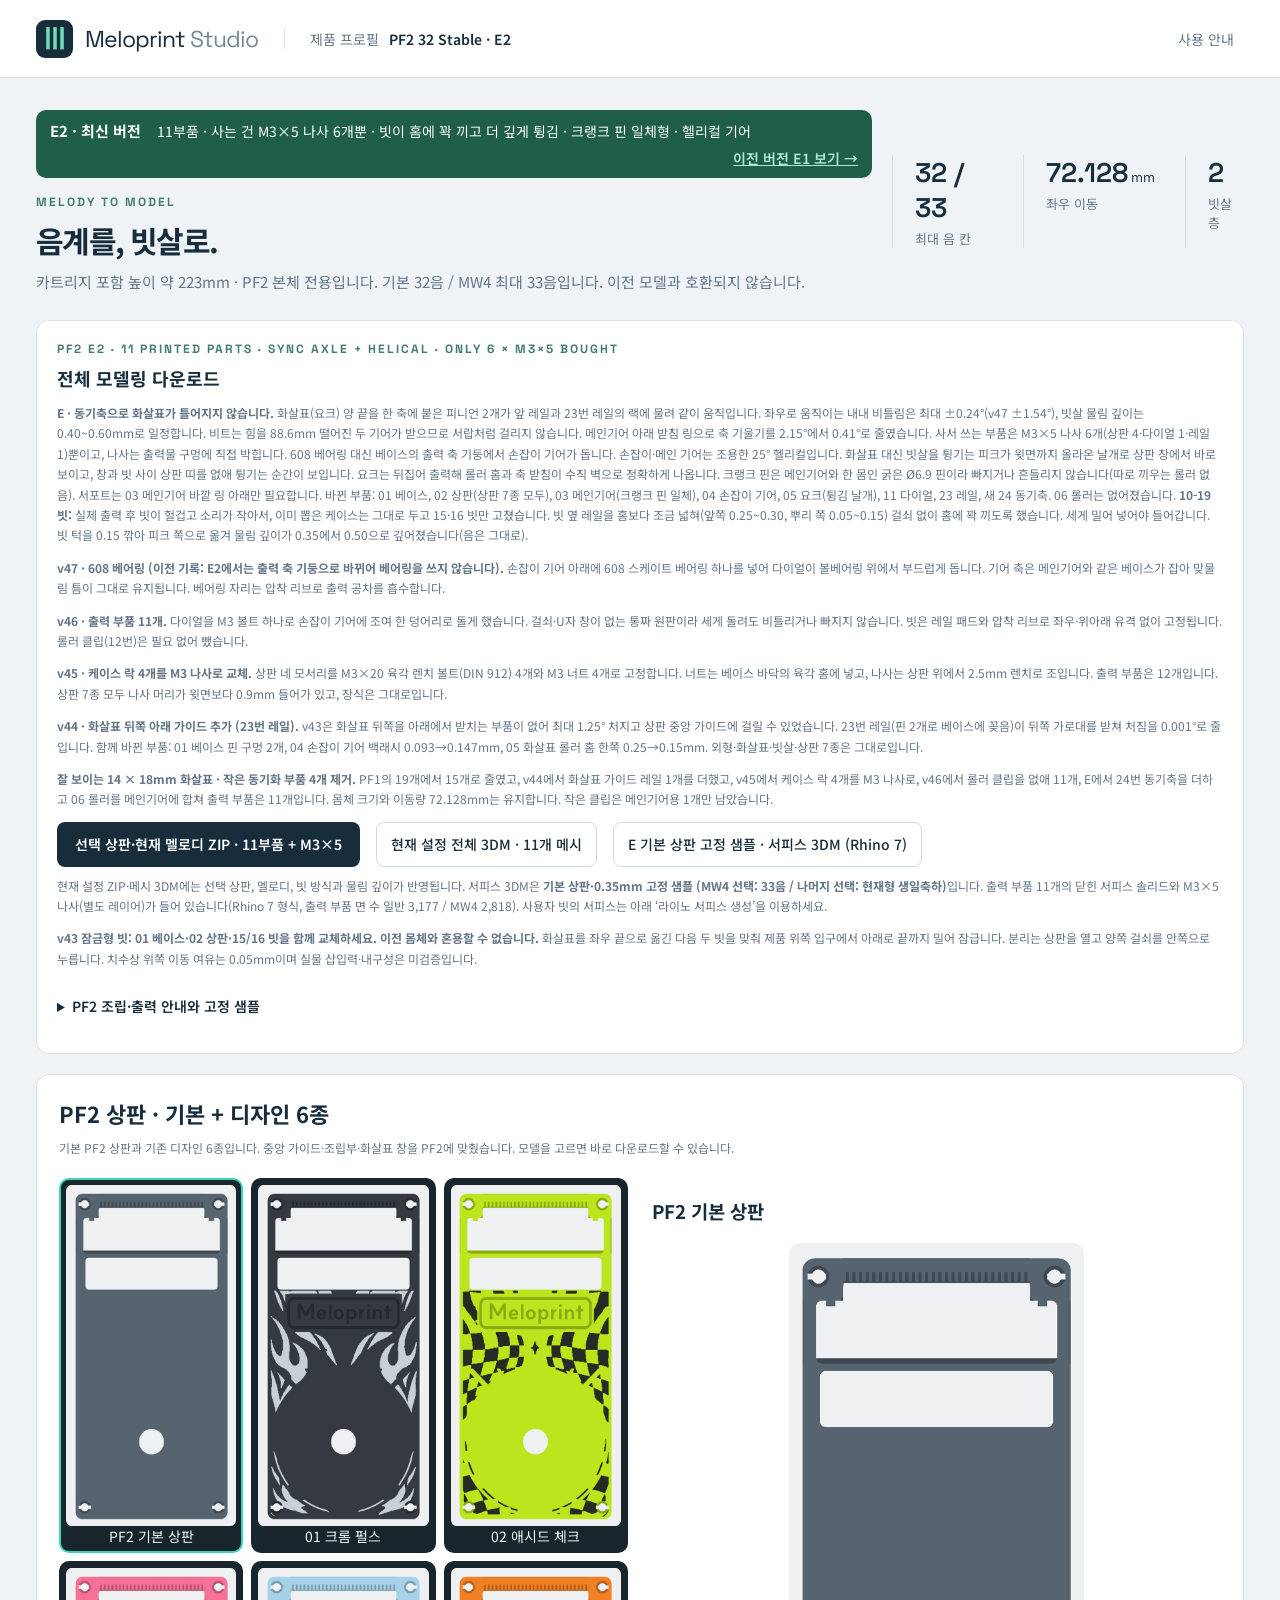
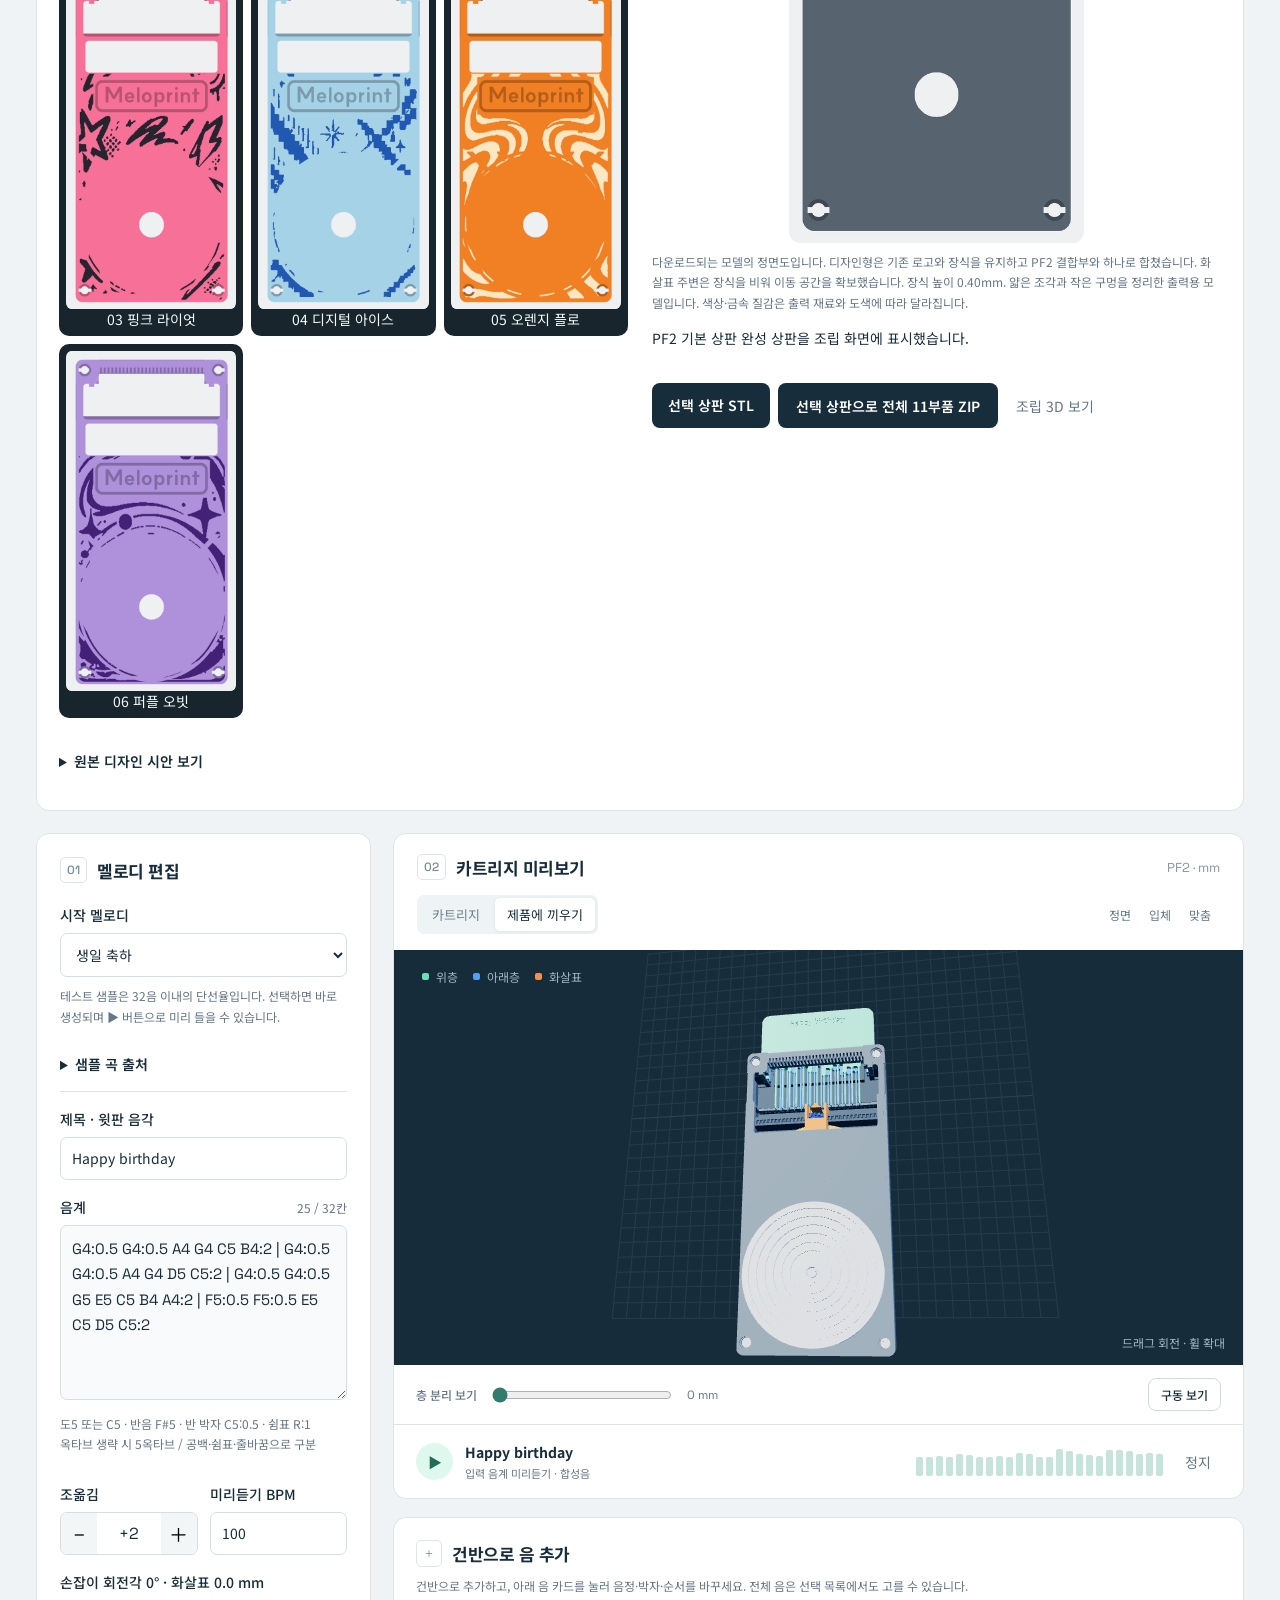
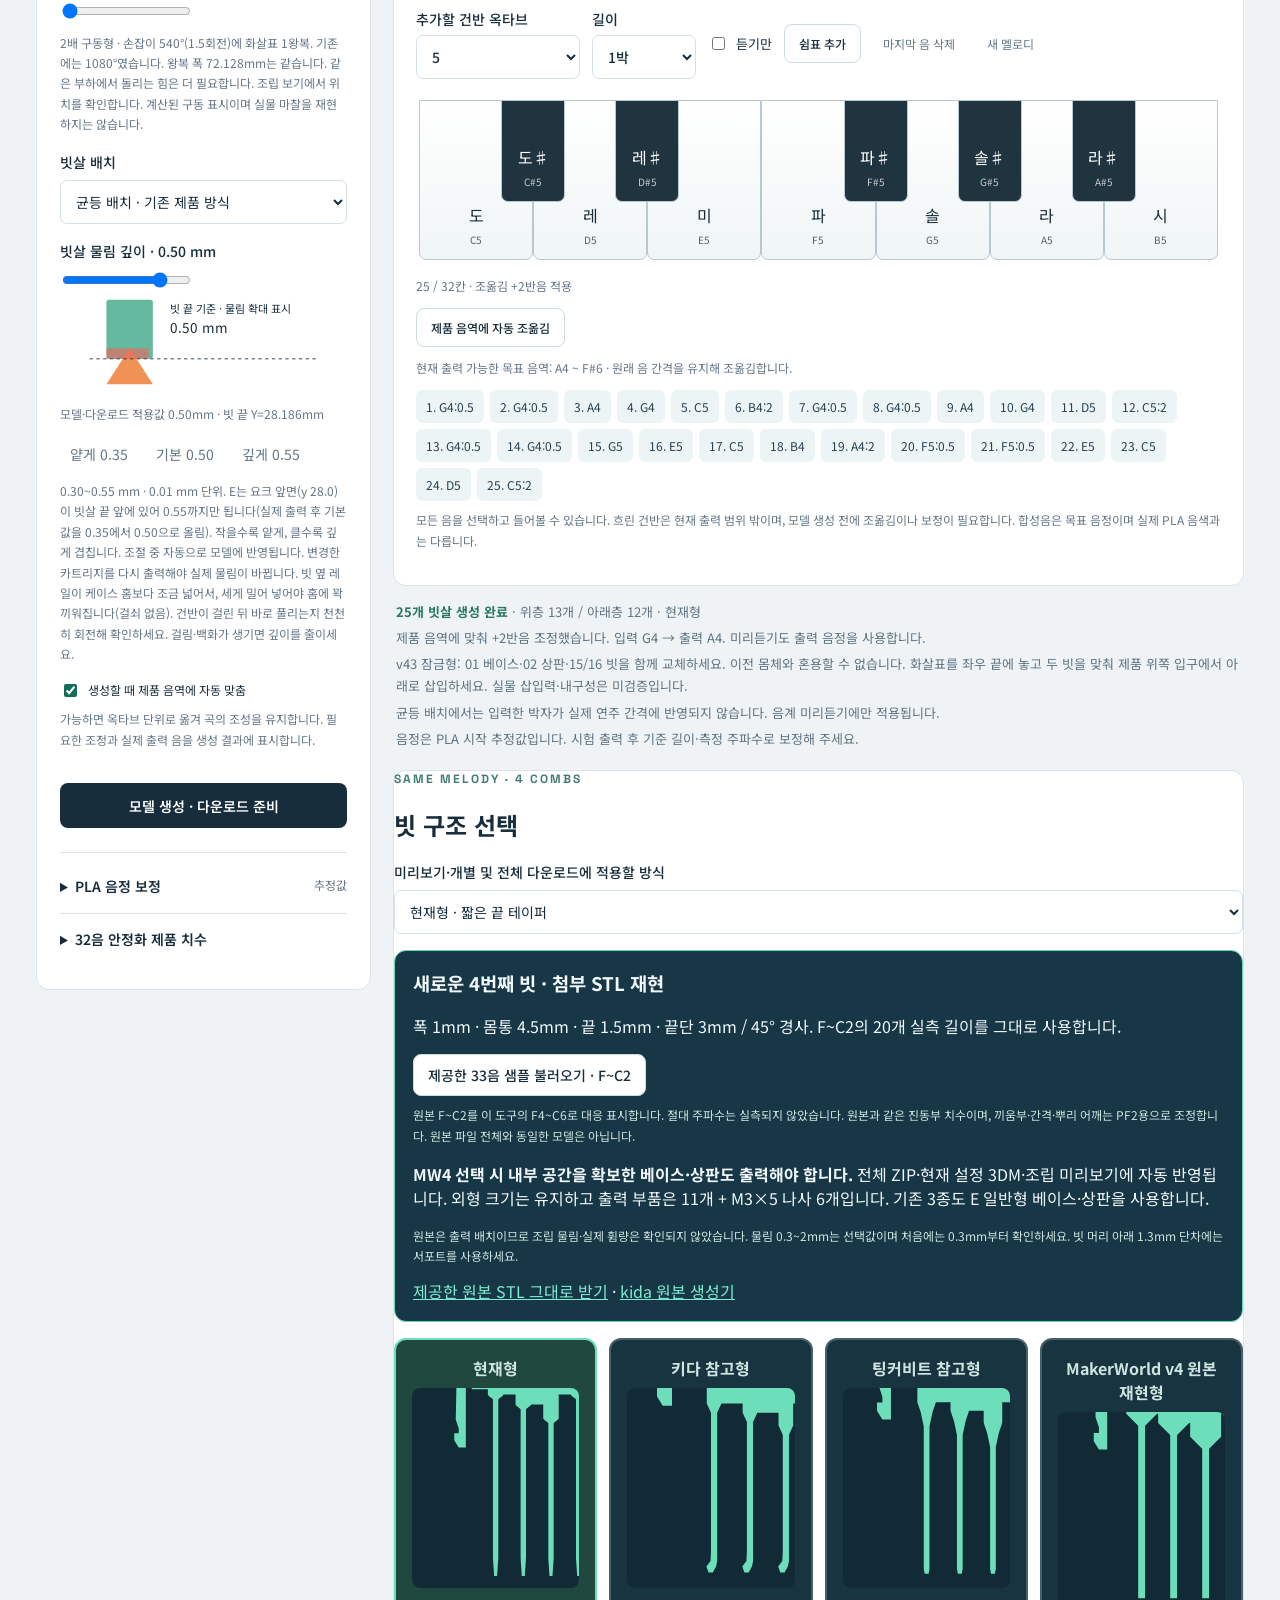
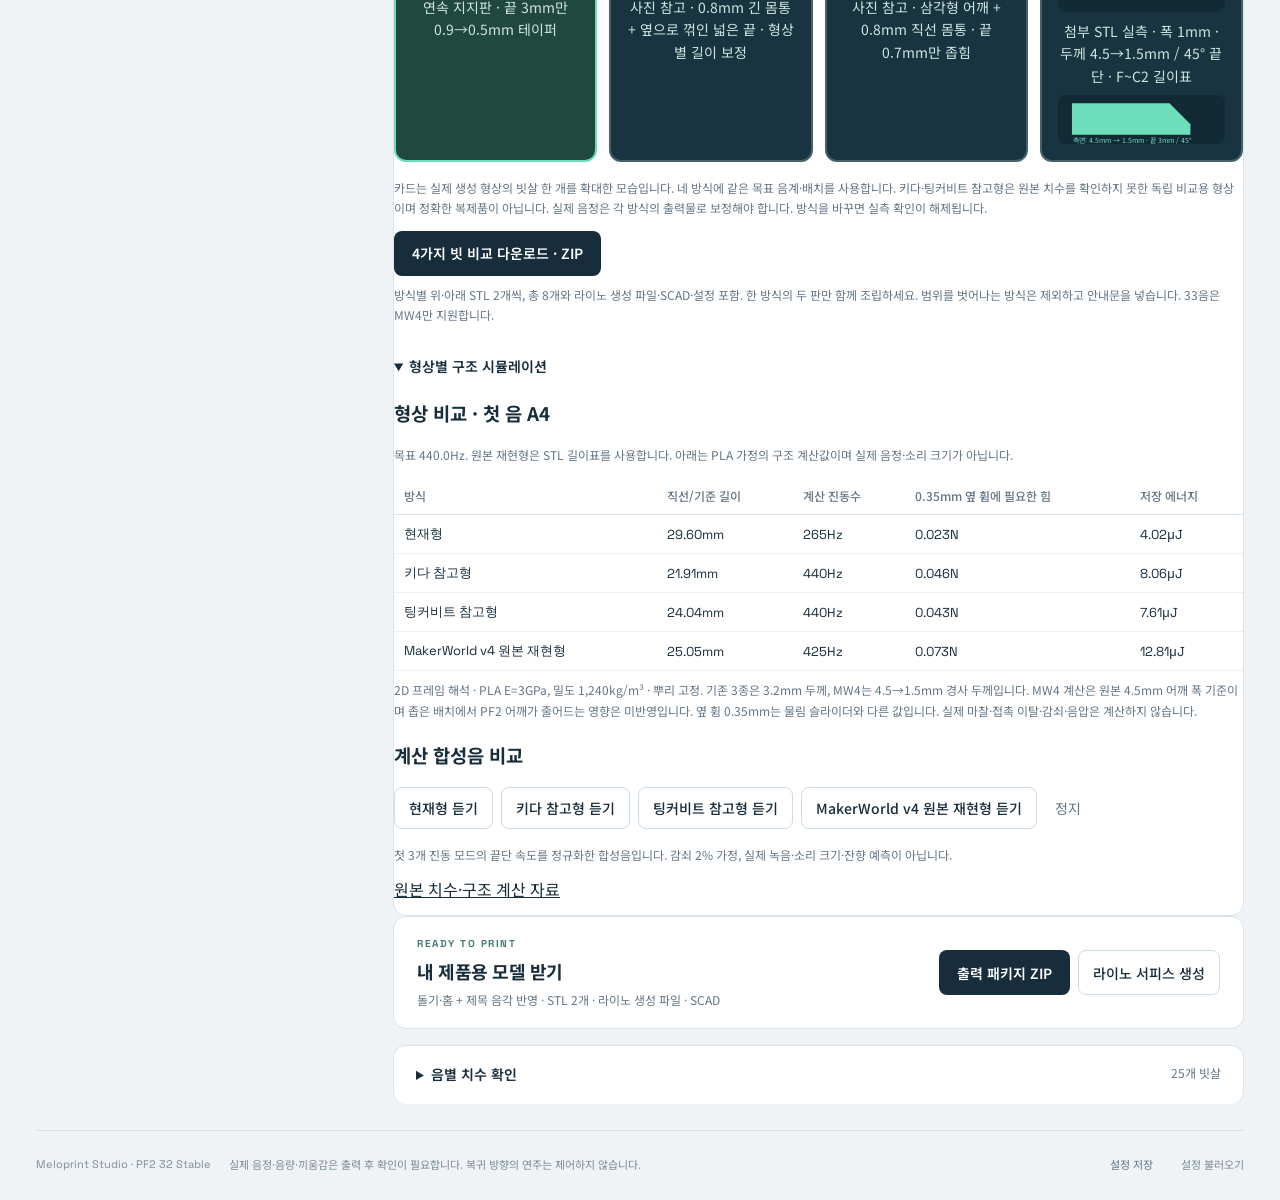
==== commit c2589afb: "E2 combs: plain press fit in the channel (widened side rails, no snap), pluck 0.50 Co-Authored-By: C" ====
--- a/index.html
+++ b/index.html
@@ -1,8 +1,8 @@
 <!doctype html><html lang="ko"><head><meta charset="utf-8"><meta name="viewport" content="width=device-width,initial-scale=1"><meta name="theme-color" content="#152b39"><title>Meloprint Studio E2 — 음악 카트리지 모델링</title><meta name="description" content="PF2 32 Stable 전용 음계 입력, 3D 빗살 생성, 출력 파일 다운로드."><link rel="icon" type="image/svg+xml" href="data:image/svg+xml,%3Csvg xmlns='http://www.w3.org/2000/svg' viewBox='0 0 32 32'%3E%3Crect width='32' height='32' rx='7' fill='%23152b39'/%3E%3Cpath d='M8 8h16M9 8v16m5-16v12m5-12v16m5-16v10' stroke='%2368e0be' stroke-width='3'/%3E%3C/svg%3E"><link rel="stylesheet" href="style.css"></head><body>
 <header class="topbar"><a class="brand" href="./"><span class="brandmark" aria-hidden="true">Ⅲ</span><span>Meloprint <b>Studio</b></span></a><div class="profile-badge"><span>제품 프로필</span><strong>PF2 32 Stable · E2</strong></div><button id="helpBtn" class="quiet">사용 안내</button></header>
 <main>
-<section class="intro"><div><div class="version-bar" style="display:flex;flex-wrap:wrap;align-items:center;gap:6px 16px;margin:0 0 16px;padding:10px 14px;border-radius:10px;background:#1f5f4a;color:#fff;font-size:14px;line-height:1.45"><strong style="font-size:15px">E2 · 최신 버전</strong><span>11부품 · 사는 건 M3×5 나사 6개뿐 · 빗이 딸깍 꽉 끼고 더 깊게 튕김 · 크랭크 핀 일체형 · 헬리컬 기어</span><a href="e1/" style="margin-left:auto;color:#a9ecd2;font-weight:600;text-decoration:underline">이전 버전 E1 보기 →</a></div><p class="eyebrow">MELODY TO MODEL</p><h1>음계를, 빗살로.</h1><p>카트리지 포함 높이 약 223mm · PF2 본체 전용입니다. 기본 32음 / MW4 최대 33음입니다. 이전 모델과 호환되지 않습니다.</p></div><div class="fit-summary"><span><b>32 / 33</b> 최대 음 칸</span><span><b>72.128<small>mm</small></b> 좌우 이동</span><span><b>2</b> 빗살 층</span></div></section>
-<section class="panel full-downloads"><p class="eyebrow">PF2 E2 · 11 PRINTED PARTS · SYNC AXLE + HELICAL · ONLY 6 × M3×5 BOUGHT</p><h2>전체 모델링 다운로드</h2><p class="hint"><strong>E · 동기축으로 화살표가 틀어지지 않습니다.</strong> 화살표(요크) 양 끝을 한 축에 붙은 피니언 2개가 앞 레일과 23번 레일의 랙에 물려 같이 움직입니다. 좌우로 움직이는 내내 비틀림은 최대 ±0.24°(v47 ±1.54°), 빗살 물림 깊이는 0.40~0.60mm로 일정합니다. 비트는 힘을 88.6mm 떨어진 두 기어가 받으므로 서랍처럼 걸리지 않습니다. 메인기어 아래 받침 링으로 축 기울기를 2.15°에서 0.41°로 줄였습니다. 사서 쓰는 부품은 M3×5 나사 6개(상판 4·다이얼 1·레일 1)뿐이고, 나사는 출력물 구멍에 직접 박힙니다. 608 베어링 대신 베이스의 출력 축 기둥에서 손잡이 기어가 돕니다. 손잡이·메인 기어는 조용한 25° 헬리컬입니다. 화살표 대신 빗살을 튕기는 피크가 윗면까지 올라온 날개로 상판 창에서 바로 보이고, 창과 빗 사이 상판 띠를 없애 튕기는 순간이 보입니다. 요크는 뒤집어 출력해 롤러 홈과 축 받침이 수직 벽으로 정확하게 나옵니다. 크랭크 핀은 메인기어와 한 몸인 굵은 Ø6.9 핀이라 빠지거나 흔들리지 않습니다(따로 끼우는 롤러 없음). 서포트는 03 메인기어 바깥 링 아래만 필요합니다. 바뀐 부품: 01 베이스, 02 상판(상판 7종 모두), 03 메인기어(크랭크 핀 일체), 04 손잡이 기어, 05 요크(튕김 날개), 11 다이얼, 23 레일, 새 24 동기축. 06 롤러는 없어졌습니다. <strong>10-19 빗:</strong> 실제 출력 후 빗이 헐겁고 소리가 작아서, 이미 뽑은 케이스는 그대로 두고 15·16 빗만 고쳤습니다. 아래 빗은 옆 돌기가 베이스 리브를 넘어 딸깍 걸리고, 위 빗은 돌기가 상판 벽에 0.20씩 끼여 세게 밀어야 들어갑니다. 빗 턱을 0.15 깎아 피크 쪽으로 옮겨 물림 깊이가 0.35에서 0.50으로 깊어졌습니다(음은 그대로).</p><p class="hint"><strong>v47 · 608 베어링 (이전 기록: E2에서는 출력 축 기둥으로 바뀌어 베어링을 쓰지 않습니다).</strong> 손잡이 기어 아래에 608 스케이트 베어링 하나를 넣어 다이얼이 볼베어링 위에서 부드럽게 돕니다. 기어 축은 메인기어와 같은 베이스가 잡아 맞물림 틈이 그대로 유지됩니다. 베어링 자리는 압착 리브로 출력 공차를 흡수합니다.</p><p class="hint"><strong>v46 · 출력 부품 11개.</strong> 다이얼을 M3 볼트 하나로 손잡이 기어에 조여 한 덩어리로 돌게 했습니다. 걸쇠·U자 창이 없는 통짜 원판이라 세게 돌려도 비틀리거나 빠지지 않습니다. 빗은 레일 패드와 압착 리브로 좌우·위아래 유격 없이 고정됩니다. 롤러 클립(12번)은 필요 없어 뺐습니다.</p><p class="hint"><strong>v45 · 케이스 락 4개를 M3 나사로 교체.</strong> 상판 네 모서리를 M3×20 육각 렌치 볼트(DIN 912) 4개와 M3 너트 4개로 고정합니다. 너트는 베이스 바닥의 육각 홈에 넣고, 나사는 상판 위에서 2.5mm 렌치로 조입니다. 출력 부품은 12개입니다. 상판 7종 모두 나사 머리가 윗면보다 0.9mm 들어가 있고, 장식은 그대로입니다.</p><p class="hint"><strong>v44 · 화살표 뒤쪽 아래 가이드 추가 (23번 레일).</strong> v43은 화살표 뒤쪽을 아래에서 받치는 부품이 없어 최대 1.25° 처지고 상판 중앙 가이드에 걸릴 수 있었습니다. 23번 레일(핀 2개로 베이스에 꽂음)이 뒤쪽 가로대를 받쳐 처짐을 0.001°로 줄입니다. 함께 바뀐 부품: 01 베이스 핀 구멍 2개, 04 손잡이 기어 백래시 0.093→0.147mm, 05 화살표 롤러 홈 한쪽 0.25→0.15mm. 외형·화살표·빗살·상판 7종은 그대로입니다.</p><p class="hint"><strong>잘 보이는 14 × 18mm 화살표 · 작은 동기화 부품 4개 제거.</strong> PF1의 19개에서 15개로 줄였고, v44에서 화살표 가이드 레일 1개를 더했고, v45에서 케이스 락 4개를 M3 나사로, v46에서 롤러 클립을 없애 11개, E에서 24번 동기축을 더하고 06 롤러를 메인기어에 합쳐 출력 부품은 11개입니다. 몸체 크기와 이동량 72.128mm는 유지합니다. 작은 클립은 메인기어용 1개만 남았습니다.</p><div class="cover-actions"><button id="downloadFullZip" class="primary">선택 상판·현재 멜로디 ZIP · 11부품 + M3×5</button><p id="fullZipStatus" role="status"></p><button id="download3dm" class="outline">현재 설정 전체 3DM · 11개 메시</button><p id="cadStatus" role="status"></p><button class="outline" id="downloadSurface3dm">E 기본 상판 고정 샘플 · 서피스 3DM (Rhino 7)</button><p id="surfaceCadStatus" role="status"></p></div><p class="hint">현재 설정 ZIP·메시 3DM에는 선택 상판, 멜로디, 빗 방식과 물림 깊이가 반영됩니다. 서피스 3DM은 <strong>기본 상판·0.35mm 고정 샘플 (MW4 선택: 33음 / 나머지 선택: 현재형 생일축하)</strong>입니다. 출력 부품 11개의 닫힌 서피스 솔리드와 M3×5 나사(별도 레이어)가 들어 있습니다(Rhino 7 형식, 출력 부품 면 수 일반 3,184 / MW4 2,825). 사용자 빗의 서피스는 아래 ‘라이노 서피스 생성’을 이용하세요.</p><p class="hint"><strong>v43 잠금형 빗: 01 베이스·02 상판·15/16 빗을 함께 교체하세요. 이전 몸체와 혼용할 수 없습니다.</strong> 화살표를 좌우 끝으로 옮긴 다음 두 빗을 맞춰 제품 위쪽 입구에서 아래로 끝까지 밀어 잠급니다. 분리는 상판을 열고 양쪽 걸쇠를 안쪽으로 누릅니다. 치수상 위쪽 이동 여유는 0.05mm이며 실물 삽입력·내구성은 미검증입니다.</p><details><summary>PF2 조립·출력 안내와 고정 샘플</summary><p class="hint">v40 이하 PF2 출력물에서는 01·03·04·06·11·22번을 v41로 교체합니다. v43은 R2 창 모서리를 유지하고 빗 삽입 통로와 잠금턱을 변경했습니다. 화살표는 유지합니다. 11번은 기존 작은 클립이 아니라 마지막에 끼우는 큰 손잡이 원판입니다. 이전 CG1/RevJ 구동부와 혼용하지 마세요. E는 동기축과 두 랙이 화살표를 정렬하고, 상판이 화살표가 들리지 않게 위를 막으므로 상판을 닫고 사용합니다. v43 몸체로 교체한 이후에는 15·16 두 판을 함께 교체합니다.</p><a class="outline" href="downloads/Meloprint_PF2_Print_Package.zip" download>E 현재형 고정 샘플 전체 ZIP · STEP·3DM·설명서</a> <a class="outline" href="downloads/Meloprint_PF2_MW4_Print_Package.zip" download>E MW4 33음 고정 샘플 전체 ZIP · STEP·3DM</a> <a class="outline" href="downloads/Meloprint_PF2_E2_Print_Plates.zip" download>출력 판 3MF · 220mm 판 4장 (AP1·MW4, 03 바깥 링 아래만 서포트)</a><p class="hint"><strong>E 조립 순서:</strong> 축 기둥에 그리스를 조금 바르고 04 기어를 베이스 축 기둥에 끼움 → 03 메인기어·10 클립 → 23 레일 핀 2개를 베이스 구멍에 꽂은 뒤, 베이스를 옆으로 세워 바닥에서 M3×5으로 고정(나사가 레일에 직접 박힘) → 크랭크를 약 45°로 돌리고 크랭크 핀에 그리스를 조금 바름 → <strong>24 동기축을 두 랙 위에 올려 크랭크 핀 바로 위로 굴림</strong> → 05 요크를 위에서 내려 축 위에 얹음 → 요크를 가운데 두고 02 상판, M3×5 4개(베이스 모서리 기둥에 직접 박힘) → 11 다이얼을 육각에 끼우고 M3×5로 조임 → 요크를 끝으로 옮기고 15 아래 빗을 뒤에서 꾹 밀어 딸깍 두 번 걸리게, 16 위 빗도 세게 밀어 넣음. 빗을 뺄 때는 나사 4개를 풀고 상판을 엽니다. 05 요크는 뒤집어서(윗면이 바닥), 23 레일은 빗 반대쪽 긴 면을 바닥에, 24 동기축은 뒤 링을 바닥에 세워(브림 8~10mm) 출력합니다. 서포트는 03 메인기어 바깥 링 아래만 필요합니다.</p><p class="hint">v41: 아래 기어 → 상판 → 위 손잡이 순으로 조립합니다. 새 손잡이 걸쇠는 동봉 시험편으로 먼저 확인하세요. 서포트가 필요한 부위가 있습니다. 먼저 동봉된 가이드 시험편으로 출력 공차를 확인하세요. 검사 결과는 CAD 형상 기준이며 실제 마찰·내구성·음질은 시험 전입니다. 디자인 상판은 PF2 가이드와 화살표 이동 공간을 유지하도록 갱신했습니다.</p></details></section>
+<section class="intro"><div><div class="version-bar" style="display:flex;flex-wrap:wrap;align-items:center;gap:6px 16px;margin:0 0 16px;padding:10px 14px;border-radius:10px;background:#1f5f4a;color:#fff;font-size:14px;line-height:1.45"><strong style="font-size:15px">E2 · 최신 버전</strong><span>11부품 · 사는 건 M3×5 나사 6개뿐 · 빗이 홈에 꽉 끼고 더 깊게 튕김 · 크랭크 핀 일체형 · 헬리컬 기어</span><a href="e1/" style="margin-left:auto;color:#a9ecd2;font-weight:600;text-decoration:underline">이전 버전 E1 보기 →</a></div><p class="eyebrow">MELODY TO MODEL</p><h1>음계를, 빗살로.</h1><p>카트리지 포함 높이 약 223mm · PF2 본체 전용입니다. 기본 32음 / MW4 최대 33음입니다. 이전 모델과 호환되지 않습니다.</p></div><div class="fit-summary"><span><b>32 / 33</b> 최대 음 칸</span><span><b>72.128<small>mm</small></b> 좌우 이동</span><span><b>2</b> 빗살 층</span></div></section>
+<section class="panel full-downloads"><p class="eyebrow">PF2 E2 · 11 PRINTED PARTS · SYNC AXLE + HELICAL · ONLY 6 × M3×5 BOUGHT</p><h2>전체 모델링 다운로드</h2><p class="hint"><strong>E · 동기축으로 화살표가 틀어지지 않습니다.</strong> 화살표(요크) 양 끝을 한 축에 붙은 피니언 2개가 앞 레일과 23번 레일의 랙에 물려 같이 움직입니다. 좌우로 움직이는 내내 비틀림은 최대 ±0.24°(v47 ±1.54°), 빗살 물림 깊이는 0.40~0.60mm로 일정합니다. 비트는 힘을 88.6mm 떨어진 두 기어가 받으므로 서랍처럼 걸리지 않습니다. 메인기어 아래 받침 링으로 축 기울기를 2.15°에서 0.41°로 줄였습니다. 사서 쓰는 부품은 M3×5 나사 6개(상판 4·다이얼 1·레일 1)뿐이고, 나사는 출력물 구멍에 직접 박힙니다. 608 베어링 대신 베이스의 출력 축 기둥에서 손잡이 기어가 돕니다. 손잡이·메인 기어는 조용한 25° 헬리컬입니다. 화살표 대신 빗살을 튕기는 피크가 윗면까지 올라온 날개로 상판 창에서 바로 보이고, 창과 빗 사이 상판 띠를 없애 튕기는 순간이 보입니다. 요크는 뒤집어 출력해 롤러 홈과 축 받침이 수직 벽으로 정확하게 나옵니다. 크랭크 핀은 메인기어와 한 몸인 굵은 Ø6.9 핀이라 빠지거나 흔들리지 않습니다(따로 끼우는 롤러 없음). 서포트는 03 메인기어 바깥 링 아래만 필요합니다. 바뀐 부품: 01 베이스, 02 상판(상판 7종 모두), 03 메인기어(크랭크 핀 일체), 04 손잡이 기어, 05 요크(튕김 날개), 11 다이얼, 23 레일, 새 24 동기축. 06 롤러는 없어졌습니다. <strong>10-19 빗:</strong> 실제 출력 후 빗이 헐겁고 소리가 작아서, 이미 뽑은 케이스는 그대로 두고 15·16 빗만 고쳤습니다. 빗 옆 레일을 홈보다 조금 넓혀(앞쪽 0.25~0.30, 뿌리 쪽 0.05~0.15) 걸쇠 없이 홈에 꽉 끼도록 했습니다. 세게 밀어 넣어야 들어갑니다. 빗 턱을 0.15 깎아 피크 쪽으로 옮겨 물림 깊이가 0.35에서 0.50으로 깊어졌습니다(음은 그대로).</p><p class="hint"><strong>v47 · 608 베어링 (이전 기록: E2에서는 출력 축 기둥으로 바뀌어 베어링을 쓰지 않습니다).</strong> 손잡이 기어 아래에 608 스케이트 베어링 하나를 넣어 다이얼이 볼베어링 위에서 부드럽게 돕니다. 기어 축은 메인기어와 같은 베이스가 잡아 맞물림 틈이 그대로 유지됩니다. 베어링 자리는 압착 리브로 출력 공차를 흡수합니다.</p><p class="hint"><strong>v46 · 출력 부품 11개.</strong> 다이얼을 M3 볼트 하나로 손잡이 기어에 조여 한 덩어리로 돌게 했습니다. 걸쇠·U자 창이 없는 통짜 원판이라 세게 돌려도 비틀리거나 빠지지 않습니다. 빗은 레일 패드와 압착 리브로 좌우·위아래 유격 없이 고정됩니다. 롤러 클립(12번)은 필요 없어 뺐습니다.</p><p class="hint"><strong>v45 · 케이스 락 4개를 M3 나사로 교체.</strong> 상판 네 모서리를 M3×20 육각 렌치 볼트(DIN 912) 4개와 M3 너트 4개로 고정합니다. 너트는 베이스 바닥의 육각 홈에 넣고, 나사는 상판 위에서 2.5mm 렌치로 조입니다. 출력 부품은 12개입니다. 상판 7종 모두 나사 머리가 윗면보다 0.9mm 들어가 있고, 장식은 그대로입니다.</p><p class="hint"><strong>v44 · 화살표 뒤쪽 아래 가이드 추가 (23번 레일).</strong> v43은 화살표 뒤쪽을 아래에서 받치는 부품이 없어 최대 1.25° 처지고 상판 중앙 가이드에 걸릴 수 있었습니다. 23번 레일(핀 2개로 베이스에 꽂음)이 뒤쪽 가로대를 받쳐 처짐을 0.001°로 줄입니다. 함께 바뀐 부품: 01 베이스 핀 구멍 2개, 04 손잡이 기어 백래시 0.093→0.147mm, 05 화살표 롤러 홈 한쪽 0.25→0.15mm. 외형·화살표·빗살·상판 7종은 그대로입니다.</p><p class="hint"><strong>잘 보이는 14 × 18mm 화살표 · 작은 동기화 부품 4개 제거.</strong> PF1의 19개에서 15개로 줄였고, v44에서 화살표 가이드 레일 1개를 더했고, v45에서 케이스 락 4개를 M3 나사로, v46에서 롤러 클립을 없애 11개, E에서 24번 동기축을 더하고 06 롤러를 메인기어에 합쳐 출력 부품은 11개입니다. 몸체 크기와 이동량 72.128mm는 유지합니다. 작은 클립은 메인기어용 1개만 남았습니다.</p><div class="cover-actions"><button id="downloadFullZip" class="primary">선택 상판·현재 멜로디 ZIP · 11부품 + M3×5</button><p id="fullZipStatus" role="status"></p><button id="download3dm" class="outline">현재 설정 전체 3DM · 11개 메시</button><p id="cadStatus" role="status"></p><button class="outline" id="downloadSurface3dm">E 기본 상판 고정 샘플 · 서피스 3DM (Rhino 7)</button><p id="surfaceCadStatus" role="status"></p></div><p class="hint">현재 설정 ZIP·메시 3DM에는 선택 상판, 멜로디, 빗 방식과 물림 깊이가 반영됩니다. 서피스 3DM은 <strong>기본 상판·0.35mm 고정 샘플 (MW4 선택: 33음 / 나머지 선택: 현재형 생일축하)</strong>입니다. 출력 부품 11개의 닫힌 서피스 솔리드와 M3×5 나사(별도 레이어)가 들어 있습니다(Rhino 7 형식, 출력 부품 면 수 일반 3,177 / MW4 2,818). 사용자 빗의 서피스는 아래 ‘라이노 서피스 생성’을 이용하세요.</p><p class="hint"><strong>v43 잠금형 빗: 01 베이스·02 상판·15/16 빗을 함께 교체하세요. 이전 몸체와 혼용할 수 없습니다.</strong> 화살표를 좌우 끝으로 옮긴 다음 두 빗을 맞춰 제품 위쪽 입구에서 아래로 끝까지 밀어 잠급니다. 분리는 상판을 열고 양쪽 걸쇠를 안쪽으로 누릅니다. 치수상 위쪽 이동 여유는 0.05mm이며 실물 삽입력·내구성은 미검증입니다.</p><details><summary>PF2 조립·출력 안내와 고정 샘플</summary><p class="hint">v40 이하 PF2 출력물에서는 01·03·04·06·11·22번을 v41로 교체합니다. v43은 R2 창 모서리를 유지하고 빗 삽입 통로와 잠금턱을 변경했습니다. 화살표는 유지합니다. 11번은 기존 작은 클립이 아니라 마지막에 끼우는 큰 손잡이 원판입니다. 이전 CG1/RevJ 구동부와 혼용하지 마세요. E는 동기축과 두 랙이 화살표를 정렬하고, 상판이 화살표가 들리지 않게 위를 막으므로 상판을 닫고 사용합니다. v43 몸체로 교체한 이후에는 15·16 두 판을 함께 교체합니다.</p><a class="outline" href="downloads/Meloprint_PF2_Print_Package.zip" download>E 현재형 고정 샘플 전체 ZIP · STEP·3DM·설명서</a> <a class="outline" href="downloads/Meloprint_PF2_MW4_Print_Package.zip" download>E MW4 33음 고정 샘플 전체 ZIP · STEP·3DM</a> <a class="outline" href="downloads/Meloprint_PF2_E2_Print_Plates.zip" download>출력 판 3MF · 220mm 판 4장 (AP1·MW4, 03 바깥 링 아래만 서포트)</a><p class="hint"><strong>E 조립 순서:</strong> 축 기둥에 그리스를 조금 바르고 04 기어를 베이스 축 기둥에 끼움 → 03 메인기어·10 클립 → 23 레일 핀 2개를 베이스 구멍에 꽂은 뒤, 베이스를 옆으로 세워 바닥에서 M3×5으로 고정(나사가 레일에 직접 박힘) → 크랭크를 약 45°로 돌리고 크랭크 핀에 그리스를 조금 바름 → <strong>24 동기축을 두 랙 위에 올려 크랭크 핀 바로 위로 굴림</strong> → 05 요크를 위에서 내려 축 위에 얹음 → 요크를 가운데 두고 02 상판, M3×5 4개(베이스 모서리 기둥에 직접 박힘) → 11 다이얼을 육각에 끼우고 M3×5로 조임 → 요크를 끝으로 옮기고 15 아래 빗, 16 위 빗 순서로 뒤에서 끝까지 세게 밀어 넣음(홈에 꽉 끼는 압입). 빗을 뺄 때는 나사 4개를 풀고 상판을 엽니다. 05 요크는 뒤집어서(윗면이 바닥), 23 레일은 빗 반대쪽 긴 면을 바닥에, 24 동기축은 뒤 링을 바닥에 세워(브림 8~10mm) 출력합니다. 서포트는 03 메인기어 바깥 링 아래만 필요합니다.</p><p class="hint">v41: 아래 기어 → 상판 → 위 손잡이 순으로 조립합니다. 새 손잡이 걸쇠는 동봉 시험편으로 먼저 확인하세요. 서포트가 필요한 부위가 있습니다. 먼저 동봉된 가이드 시험편으로 출력 공차를 확인하세요. 검사 결과는 CAD 형상 기준이며 실제 마찰·내구성·음질은 시험 전입니다. 디자인 상판은 PF2 가이드와 화살표 이동 공간을 유지하도록 갱신했습니다.</p></details></section>
 <section class="panel cover-designer" id="coverDesigner"><h2>PF2 상판 · 기본 + 디자인 6종</h2><p class="hint">기본 PF2 상판과 기존 디자인 6종입니다. 중앙 가이드·조립부·화살표 창을 PF2에 맞췄습니다. 모델을 고르면 바로 다운로드할 수 있습니다.</p><div class="cover-grid"><div class="cover-settings"><div id="coverChoices" class="cover-choices" role="group" aria-label="완성 상판 선택"></div><details><summary>원본 디자인 시안 보기</summary><img src="assets/cover-concepts.png" alt="완성 상판 디자인 원본 6종" style="width:100%;height:auto"></details></div><div class="cover-result"><h3 id="coverModelName"></h3><img id="coverModelPreview" class="fixed-cover-preview" alt="실제 완성 상판 모델"><p class="hint">다운로드되는 모델의 정면도입니다. 디자인형은 기존 로고와 장식을 유지하고 PF2 결합부와 하나로 합쳤습니다. 화살표 주변은 장식을 비워 이동 공간을 확보했습니다. 장식 높이 0.40mm. 얇은 조각과 작은 구멍을 정리한 출력용 모델입니다. 색상·금속 질감은 출력 재료와 도색에 따라 달라집니다.</p><p id="coverStatus" role="status" aria-live="polite"></p><div class="cover-actions"><a id="coverStl" class="primary" download>선택 상판 STL</a><button id="coverFullZip" class="primary">선택 상판으로 전체 11부품 ZIP</button><button id="cover3d" class="quiet">조립 3D 보기</button></div></div></div></section>
 <div class="workspace"><aside class="editor panel">
 <div class="section-title"><span class="step">01</span><h2>멜로디 편집</h2></div>
@@ -13,7 +13,7 @@
 <div class="labelrow"><label for="notes">음계</label><span id="count">25 / 32칸</span></div><textarea id="notes" spellcheck="false" rows="6" aria-describedby="syntax"></textarea><p id="syntax" class="hint">도5 또는 C5 · 반음 F#5 · 반 박자 C5:0.5 · 쉼표 R:1<br>옥타브 생략 시 5옥타브 / 공백·쉼표·줄바꿈으로 구분</p>
 <div class="two-cols"><div><label for="transpose">조옮김</label><div class="stepper"><button id="down" aria-label="반음 낮추기">−</button><output id="transpose">0</output><button id="up" aria-label="반음 높이기">＋</button></div></div><div><label for="bpm">미리듣기 BPM</label><input id="bpm" type="number" min="30" max="240" value="100"></div></div>
 <label for="driveAngle">손잡이 회전각 <output id="driveAngleValue">0°</output></label><input id="driveAngle" type="range" min="0" max="540" step="1" value="0"><p class="hint">2배 구동형 · 손잡이 540°(1.5회전)에 화살표 1왕복. 기존에는 1080°였습니다. 왕복 폭 72.128mm는 같습니다. 같은 부하에서 돌리는 힘은 더 필요합니다. 조립 보기에서 위치를 확인합니다. 계산된 구동 표시이며 실물 마찰을 재현하지는 않습니다.</p><label for="layout">빗살 배치</label><select id="layout"><option value="uniform">균등 배치 · 기존 제품 방식</option><option value="rhythm">박자 반영 · 일정 회전 속도 기준</option></select>
-<label for="pluckDepth">빗살 물림 깊이 · <output id="pluckDepthValue" for="pluckDepth">0.50 mm</output></label><input id="pluckDepth" type="range" min="0.30" max="0.55" step="0.01" value="0.50" aria-describedby="pluckDepthHint"><div id="depthPreview" aria-live="polite"><svg viewBox="0 0 340 115" width="100%" style="max-width:400px" role="img" aria-label="물림 깊이 확대 개념도"><rect x="55" y="8" width="55" height="70" rx="3" fill="#65b99f"/><path id="depthPick" fill="#ef9253" d="M180 100 L230 100 L205 78Z"/><rect id="depthOverlap" x="180" y="78" width="50" height="0" fill="#ed675f" opacity=".65"/><line x1="35" y1="78" x2="305" y2="78" stroke="currentColor" stroke-dasharray="4 4"/><text x="130" y="24" fill="currentColor" font-size="13">빗 끝 기준 · 물림 확대 표시</text><text id="depthDiagramValue" x="130" y="47" fill="currentColor" font-size="16"></text></svg><p id="depthApplied" class="hint"></p></div><div id="pluckPresets" class="cover-actions" role="group" aria-label="물림 깊이 비교"><button type="button" class="quiet" data-depth="0.35">얕게 0.35</button><button type="button" class="quiet" data-depth="0.50">기본 0.50</button><button type="button" class="quiet" data-depth="0.55">깊게 0.55</button></div><p class="hint" id="pluckDepthHint">0.30~0.55 mm · 0.01 mm 단위. E는 요크 앞면(y 28.0)이 빗살 끝 앞에 있어 0.55까지만 됩니다(실제 출력 후 기본값을 0.35에서 0.50으로 올림). 작을수록 얕게, 클수록 깊게 겹칩니다. 조절 중 자동으로 모델에 반영됩니다. 변경한 카트리지를 다시 출력해야 실제 물림이 바뀝니다. 빗 옆 레일에는 케이스에 꽉 끼는 돌기가 있어 세게 밀어 넣어야 들어갑니다(아래 빗은 딸깍 두 번). 건반이 걸린 뒤 바로 풀리는지 천천히 회전해 확인하세요. 걸림·백화가 생기면 깊이를 줄이세요.</p>
+<label for="pluckDepth">빗살 물림 깊이 · <output id="pluckDepthValue" for="pluckDepth">0.50 mm</output></label><input id="pluckDepth" type="range" min="0.30" max="0.55" step="0.01" value="0.50" aria-describedby="pluckDepthHint"><div id="depthPreview" aria-live="polite"><svg viewBox="0 0 340 115" width="100%" style="max-width:400px" role="img" aria-label="물림 깊이 확대 개념도"><rect x="55" y="8" width="55" height="70" rx="3" fill="#65b99f"/><path id="depthPick" fill="#ef9253" d="M180 100 L230 100 L205 78Z"/><rect id="depthOverlap" x="180" y="78" width="50" height="0" fill="#ed675f" opacity=".65"/><line x1="35" y1="78" x2="305" y2="78" stroke="currentColor" stroke-dasharray="4 4"/><text x="130" y="24" fill="currentColor" font-size="13">빗 끝 기준 · 물림 확대 표시</text><text id="depthDiagramValue" x="130" y="47" fill="currentColor" font-size="16"></text></svg><p id="depthApplied" class="hint"></p></div><div id="pluckPresets" class="cover-actions" role="group" aria-label="물림 깊이 비교"><button type="button" class="quiet" data-depth="0.35">얕게 0.35</button><button type="button" class="quiet" data-depth="0.50">기본 0.50</button><button type="button" class="quiet" data-depth="0.55">깊게 0.55</button></div><p class="hint" id="pluckDepthHint">0.30~0.55 mm · 0.01 mm 단위. E는 요크 앞면(y 28.0)이 빗살 끝 앞에 있어 0.55까지만 됩니다(실제 출력 후 기본값을 0.35에서 0.50으로 올림). 작을수록 얕게, 클수록 깊게 겹칩니다. 조절 중 자동으로 모델에 반영됩니다. 변경한 카트리지를 다시 출력해야 실제 물림이 바뀝니다. 빗 옆 레일이 케이스 홈보다 조금 넓어서, 세게 밀어 넣어야 홈에 꽉 끼워집니다(걸쇠 없음). 건반이 걸린 뒤 바로 풀리는지 천천히 회전해 확인하세요. 걸림·백화가 생기면 깊이를 줄이세요.</p>
 <label class="check"><input type="checkbox" id="autoFit" checked>생성할 때 제품 음역에 자동 맞춤</label><p class="hint">가능하면 옥타브 단위로 옮겨 곡의 조성을 유지합니다. 필요한 조정과 실제 출력 음을 생성 결과에 표시합니다.</p><button class="primary" id="generate">모델 생성 · 다운로드 준비</button>
 <div class="divider"></div><details id="calibration"><summary>PLA 음정 보정 <span id="calStatus">추정값</span></summary><p class="hint">선택한 방식의 빗을 조립한 상태에서 측정한 빗살 길이와 주파수를 넣으세요. 이전 구조의 측정값은 다시 보정해야 합니다. 기본값은 미측정 시작값입니다. kida의 실측 음향 설계를 사용한 것이 아니며, 미리듣기는 목표 음의 합성음입니다. 보정 후에도 조립 상태에서 각 음을 확인하세요.</p><div class="two-cols"><div><label for="refLength">기준 길이 · mm</label><input id="refLength" type="number" min="15.68" max="29.68" step="0.1" value="26.208"></div><div><label for="refHz">측정 주파수 · Hz</label><input id="refHz" type="number" min="100" max="2500" step="0.1" value="561.22449"></div></div><label class="check"><input type="checkbox" id="measured">실제 출력물의 측정값입니다</label></details>
 <details><summary>32음 안정화 제품 치수</summary><dl><div><dt>끼움 목 폭</dt><dd>기본 68.200 · 걸쇠 포함 최대 69.700 mm</dd></div><div><dt>두 판의 결합 두께</dt><dd>7.200 mm</dd></div><div><dt>측면 여유</dt><dd>기본 각 0.250 mm · 걸쇠 물림 각 0.500 mm</dd></div><div><dt>빗살 단면</dt><dd>기본 0.9 × 3.2mm / MW4 1 × 4.5mm → 끝 1.5mm</dd></div><div><dt>화살표 물림</dt><dd>0.30~2.00 mm · 조절 가능</dd></div></dl><p class="hint">PF2 32 Stable 화살표 및 본체와 사용합니다. RevI 및 이전 본체와 호환되지 않습니다. 이동량 72.128mm, 기본 위·아래 최대 16음씩, MW4는 17·16음입니다. 아랫판의 돌기 2개를 윗판 홈에 맞춘 뒤 함께 꽂으세요. v43은 빗 옆면의 일체형 걸쇠와 몸체 잠금턱으로 위쪽 빠짐을 막습니다. 01·02·15·16을 함께 교체하세요. 삽입 전 화살표를 좌우 끝에 놓으세요. 실제 끼움력과 마찰은 출력 후 확인해야 합니다.</p></details>
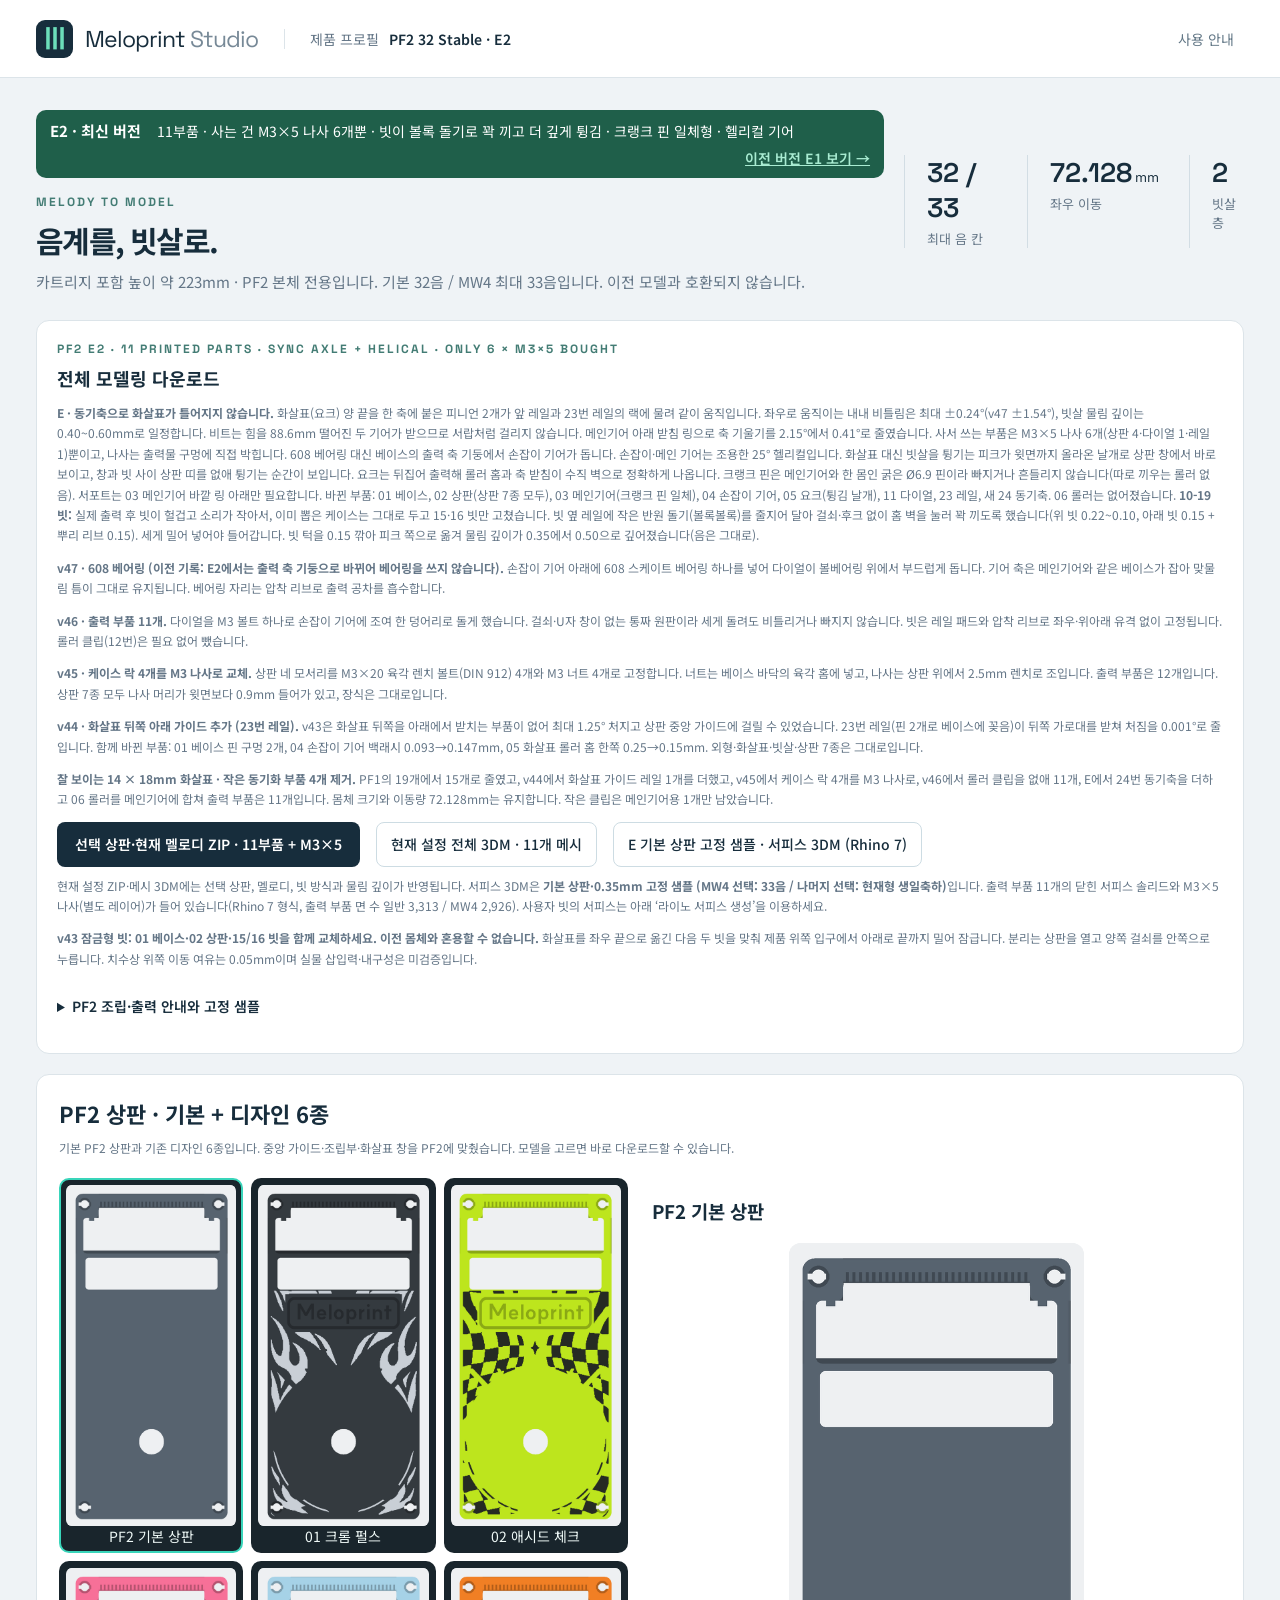
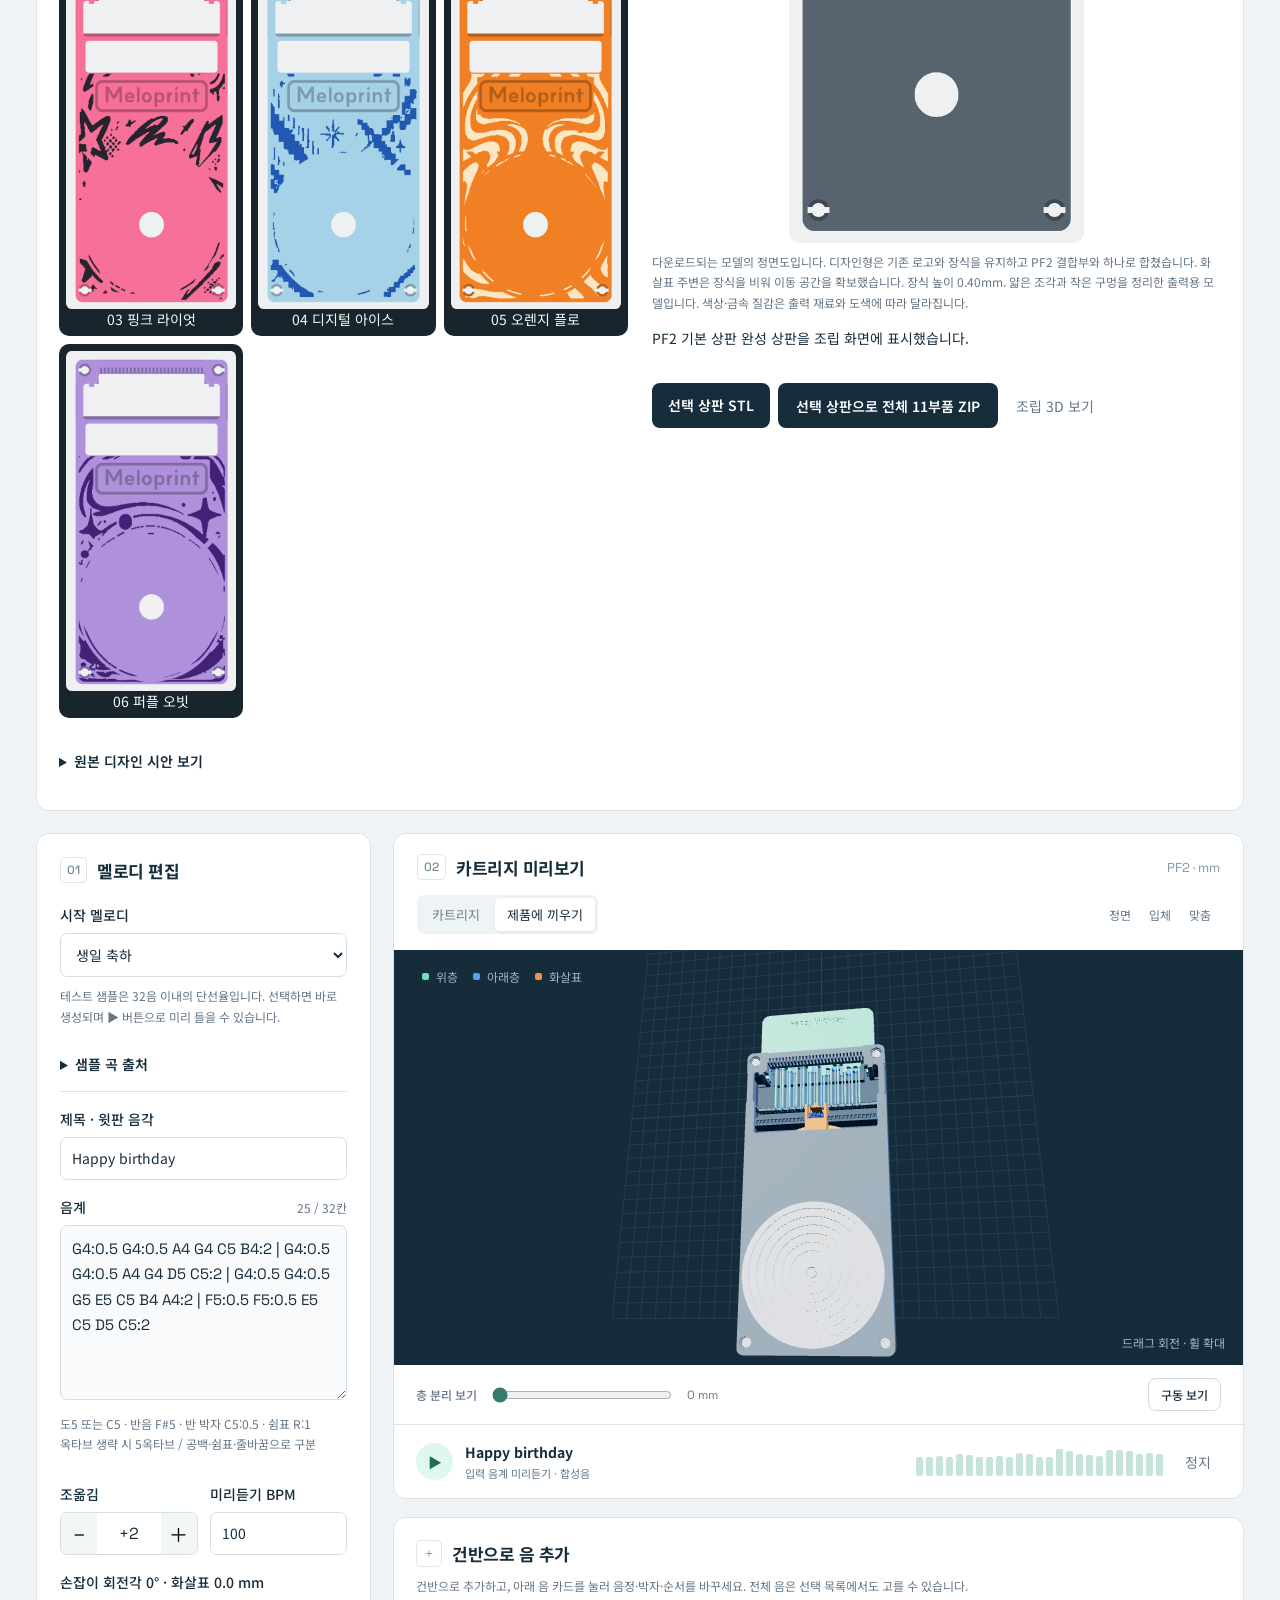
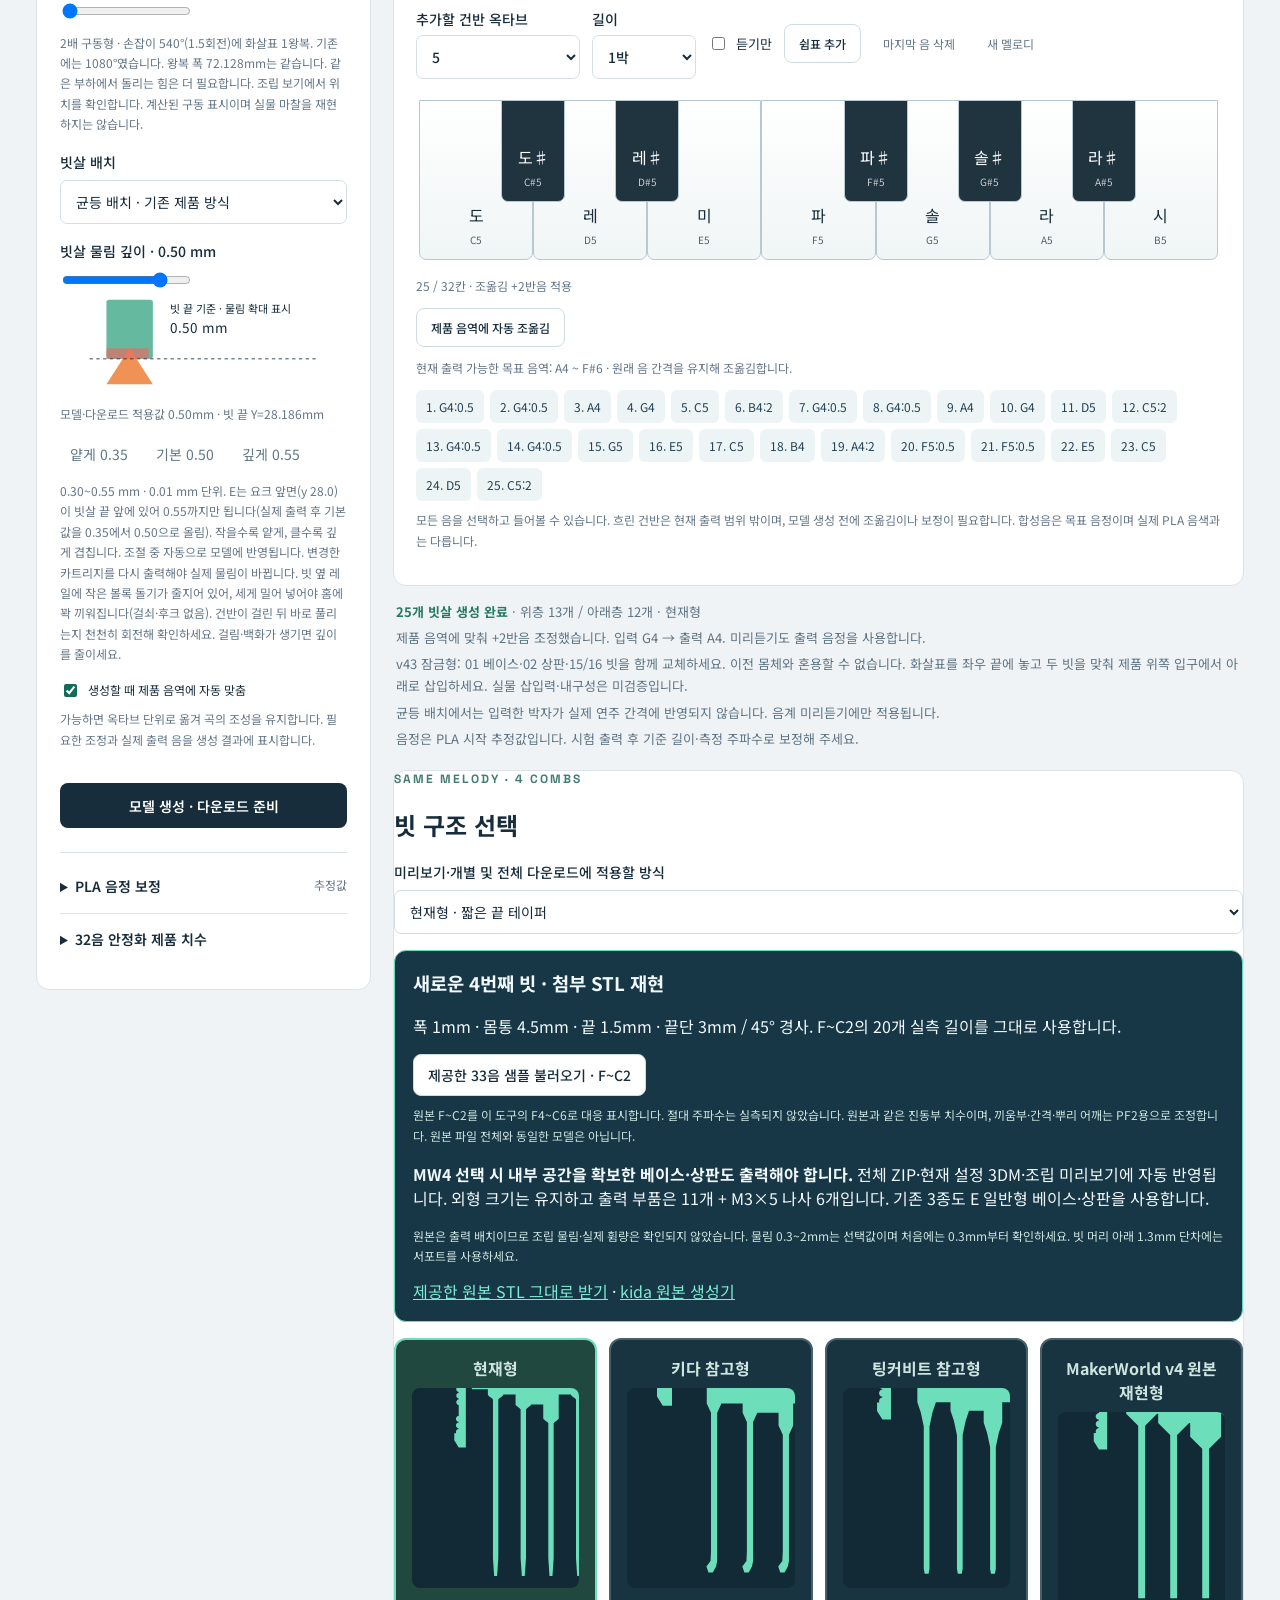
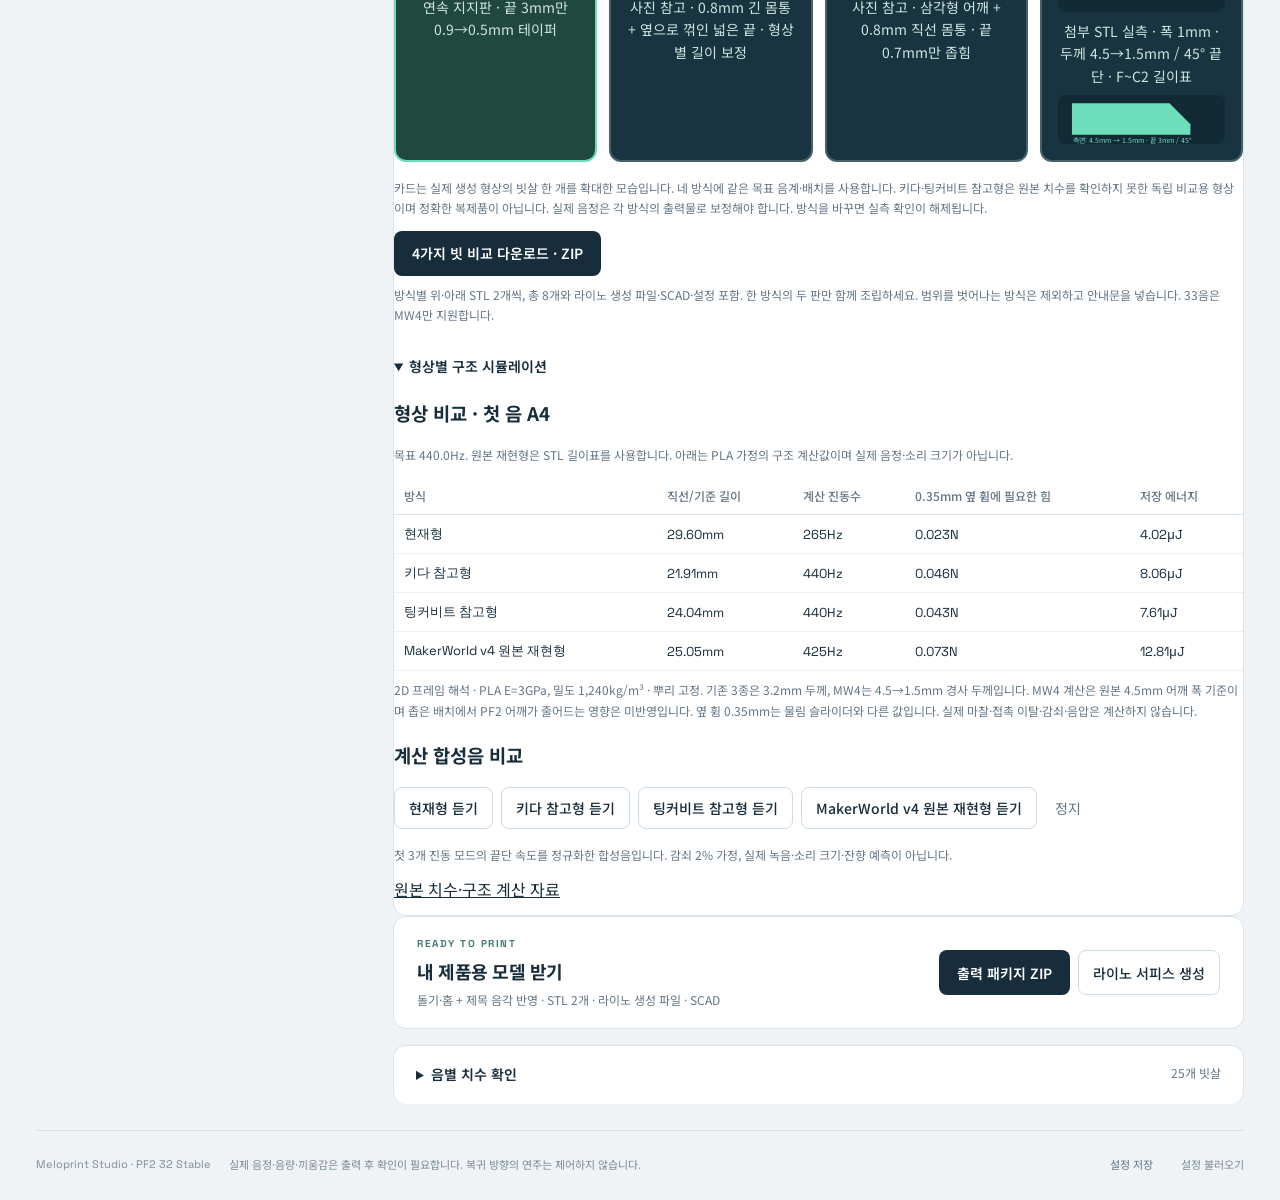
==== commit c501725f: "E2 combs: rows of small round bumps press the comb into the channel (no hook), same in the site comb" ====
--- a/index.html
+++ b/index.html
@@ -1,8 +1,8 @@
 <!doctype html><html lang="ko"><head><meta charset="utf-8"><meta name="viewport" content="width=device-width,initial-scale=1"><meta name="theme-color" content="#152b39"><title>Meloprint Studio E2 — 음악 카트리지 모델링</title><meta name="description" content="PF2 32 Stable 전용 음계 입력, 3D 빗살 생성, 출력 파일 다운로드."><link rel="icon" type="image/svg+xml" href="data:image/svg+xml,%3Csvg xmlns='http://www.w3.org/2000/svg' viewBox='0 0 32 32'%3E%3Crect width='32' height='32' rx='7' fill='%23152b39'/%3E%3Cpath d='M8 8h16M9 8v16m5-16v12m5-12v16m5-16v10' stroke='%2368e0be' stroke-width='3'/%3E%3C/svg%3E"><link rel="stylesheet" href="style.css"></head><body>
 <header class="topbar"><a class="brand" href="./"><span class="brandmark" aria-hidden="true">Ⅲ</span><span>Meloprint <b>Studio</b></span></a><div class="profile-badge"><span>제품 프로필</span><strong>PF2 32 Stable · E2</strong></div><button id="helpBtn" class="quiet">사용 안내</button></header>
 <main>
-<section class="intro"><div><div class="version-bar" style="display:flex;flex-wrap:wrap;align-items:center;gap:6px 16px;margin:0 0 16px;padding:10px 14px;border-radius:10px;background:#1f5f4a;color:#fff;font-size:14px;line-height:1.45"><strong style="font-size:15px">E2 · 최신 버전</strong><span>11부품 · 사는 건 M3×5 나사 6개뿐 · 빗이 홈에 꽉 끼고 더 깊게 튕김 · 크랭크 핀 일체형 · 헬리컬 기어</span><a href="e1/" style="margin-left:auto;color:#a9ecd2;font-weight:600;text-decoration:underline">이전 버전 E1 보기 →</a></div><p class="eyebrow">MELODY TO MODEL</p><h1>음계를, 빗살로.</h1><p>카트리지 포함 높이 약 223mm · PF2 본체 전용입니다. 기본 32음 / MW4 최대 33음입니다. 이전 모델과 호환되지 않습니다.</p></div><div class="fit-summary"><span><b>32 / 33</b> 최대 음 칸</span><span><b>72.128<small>mm</small></b> 좌우 이동</span><span><b>2</b> 빗살 층</span></div></section>
-<section class="panel full-downloads"><p class="eyebrow">PF2 E2 · 11 PRINTED PARTS · SYNC AXLE + HELICAL · ONLY 6 × M3×5 BOUGHT</p><h2>전체 모델링 다운로드</h2><p class="hint"><strong>E · 동기축으로 화살표가 틀어지지 않습니다.</strong> 화살표(요크) 양 끝을 한 축에 붙은 피니언 2개가 앞 레일과 23번 레일의 랙에 물려 같이 움직입니다. 좌우로 움직이는 내내 비틀림은 최대 ±0.24°(v47 ±1.54°), 빗살 물림 깊이는 0.40~0.60mm로 일정합니다. 비트는 힘을 88.6mm 떨어진 두 기어가 받으므로 서랍처럼 걸리지 않습니다. 메인기어 아래 받침 링으로 축 기울기를 2.15°에서 0.41°로 줄였습니다. 사서 쓰는 부품은 M3×5 나사 6개(상판 4·다이얼 1·레일 1)뿐이고, 나사는 출력물 구멍에 직접 박힙니다. 608 베어링 대신 베이스의 출력 축 기둥에서 손잡이 기어가 돕니다. 손잡이·메인 기어는 조용한 25° 헬리컬입니다. 화살표 대신 빗살을 튕기는 피크가 윗면까지 올라온 날개로 상판 창에서 바로 보이고, 창과 빗 사이 상판 띠를 없애 튕기는 순간이 보입니다. 요크는 뒤집어 출력해 롤러 홈과 축 받침이 수직 벽으로 정확하게 나옵니다. 크랭크 핀은 메인기어와 한 몸인 굵은 Ø6.9 핀이라 빠지거나 흔들리지 않습니다(따로 끼우는 롤러 없음). 서포트는 03 메인기어 바깥 링 아래만 필요합니다. 바뀐 부품: 01 베이스, 02 상판(상판 7종 모두), 03 메인기어(크랭크 핀 일체), 04 손잡이 기어, 05 요크(튕김 날개), 11 다이얼, 23 레일, 새 24 동기축. 06 롤러는 없어졌습니다. <strong>10-19 빗:</strong> 실제 출력 후 빗이 헐겁고 소리가 작아서, 이미 뽑은 케이스는 그대로 두고 15·16 빗만 고쳤습니다. 빗 옆 레일을 홈보다 조금 넓혀(앞쪽 0.25~0.30, 뿌리 쪽 0.05~0.15) 걸쇠 없이 홈에 꽉 끼도록 했습니다. 세게 밀어 넣어야 들어갑니다. 빗 턱을 0.15 깎아 피크 쪽으로 옮겨 물림 깊이가 0.35에서 0.50으로 깊어졌습니다(음은 그대로).</p><p class="hint"><strong>v47 · 608 베어링 (이전 기록: E2에서는 출력 축 기둥으로 바뀌어 베어링을 쓰지 않습니다).</strong> 손잡이 기어 아래에 608 스케이트 베어링 하나를 넣어 다이얼이 볼베어링 위에서 부드럽게 돕니다. 기어 축은 메인기어와 같은 베이스가 잡아 맞물림 틈이 그대로 유지됩니다. 베어링 자리는 압착 리브로 출력 공차를 흡수합니다.</p><p class="hint"><strong>v46 · 출력 부품 11개.</strong> 다이얼을 M3 볼트 하나로 손잡이 기어에 조여 한 덩어리로 돌게 했습니다. 걸쇠·U자 창이 없는 통짜 원판이라 세게 돌려도 비틀리거나 빠지지 않습니다. 빗은 레일 패드와 압착 리브로 좌우·위아래 유격 없이 고정됩니다. 롤러 클립(12번)은 필요 없어 뺐습니다.</p><p class="hint"><strong>v45 · 케이스 락 4개를 M3 나사로 교체.</strong> 상판 네 모서리를 M3×20 육각 렌치 볼트(DIN 912) 4개와 M3 너트 4개로 고정합니다. 너트는 베이스 바닥의 육각 홈에 넣고, 나사는 상판 위에서 2.5mm 렌치로 조입니다. 출력 부품은 12개입니다. 상판 7종 모두 나사 머리가 윗면보다 0.9mm 들어가 있고, 장식은 그대로입니다.</p><p class="hint"><strong>v44 · 화살표 뒤쪽 아래 가이드 추가 (23번 레일).</strong> v43은 화살표 뒤쪽을 아래에서 받치는 부품이 없어 최대 1.25° 처지고 상판 중앙 가이드에 걸릴 수 있었습니다. 23번 레일(핀 2개로 베이스에 꽂음)이 뒤쪽 가로대를 받쳐 처짐을 0.001°로 줄입니다. 함께 바뀐 부품: 01 베이스 핀 구멍 2개, 04 손잡이 기어 백래시 0.093→0.147mm, 05 화살표 롤러 홈 한쪽 0.25→0.15mm. 외형·화살표·빗살·상판 7종은 그대로입니다.</p><p class="hint"><strong>잘 보이는 14 × 18mm 화살표 · 작은 동기화 부품 4개 제거.</strong> PF1의 19개에서 15개로 줄였고, v44에서 화살표 가이드 레일 1개를 더했고, v45에서 케이스 락 4개를 M3 나사로, v46에서 롤러 클립을 없애 11개, E에서 24번 동기축을 더하고 06 롤러를 메인기어에 합쳐 출력 부품은 11개입니다. 몸체 크기와 이동량 72.128mm는 유지합니다. 작은 클립은 메인기어용 1개만 남았습니다.</p><div class="cover-actions"><button id="downloadFullZip" class="primary">선택 상판·현재 멜로디 ZIP · 11부품 + M3×5</button><p id="fullZipStatus" role="status"></p><button id="download3dm" class="outline">현재 설정 전체 3DM · 11개 메시</button><p id="cadStatus" role="status"></p><button class="outline" id="downloadSurface3dm">E 기본 상판 고정 샘플 · 서피스 3DM (Rhino 7)</button><p id="surfaceCadStatus" role="status"></p></div><p class="hint">현재 설정 ZIP·메시 3DM에는 선택 상판, 멜로디, 빗 방식과 물림 깊이가 반영됩니다. 서피스 3DM은 <strong>기본 상판·0.35mm 고정 샘플 (MW4 선택: 33음 / 나머지 선택: 현재형 생일축하)</strong>입니다. 출력 부품 11개의 닫힌 서피스 솔리드와 M3×5 나사(별도 레이어)가 들어 있습니다(Rhino 7 형식, 출력 부품 면 수 일반 3,177 / MW4 2,818). 사용자 빗의 서피스는 아래 ‘라이노 서피스 생성’을 이용하세요.</p><p class="hint"><strong>v43 잠금형 빗: 01 베이스·02 상판·15/16 빗을 함께 교체하세요. 이전 몸체와 혼용할 수 없습니다.</strong> 화살표를 좌우 끝으로 옮긴 다음 두 빗을 맞춰 제품 위쪽 입구에서 아래로 끝까지 밀어 잠급니다. 분리는 상판을 열고 양쪽 걸쇠를 안쪽으로 누릅니다. 치수상 위쪽 이동 여유는 0.05mm이며 실물 삽입력·내구성은 미검증입니다.</p><details><summary>PF2 조립·출력 안내와 고정 샘플</summary><p class="hint">v40 이하 PF2 출력물에서는 01·03·04·06·11·22번을 v41로 교체합니다. v43은 R2 창 모서리를 유지하고 빗 삽입 통로와 잠금턱을 변경했습니다. 화살표는 유지합니다. 11번은 기존 작은 클립이 아니라 마지막에 끼우는 큰 손잡이 원판입니다. 이전 CG1/RevJ 구동부와 혼용하지 마세요. E는 동기축과 두 랙이 화살표를 정렬하고, 상판이 화살표가 들리지 않게 위를 막으므로 상판을 닫고 사용합니다. v43 몸체로 교체한 이후에는 15·16 두 판을 함께 교체합니다.</p><a class="outline" href="downloads/Meloprint_PF2_Print_Package.zip" download>E 현재형 고정 샘플 전체 ZIP · STEP·3DM·설명서</a> <a class="outline" href="downloads/Meloprint_PF2_MW4_Print_Package.zip" download>E MW4 33음 고정 샘플 전체 ZIP · STEP·3DM</a> <a class="outline" href="downloads/Meloprint_PF2_E2_Print_Plates.zip" download>출력 판 3MF · 220mm 판 4장 (AP1·MW4, 03 바깥 링 아래만 서포트)</a><p class="hint"><strong>E 조립 순서:</strong> 축 기둥에 그리스를 조금 바르고 04 기어를 베이스 축 기둥에 끼움 → 03 메인기어·10 클립 → 23 레일 핀 2개를 베이스 구멍에 꽂은 뒤, 베이스를 옆으로 세워 바닥에서 M3×5으로 고정(나사가 레일에 직접 박힘) → 크랭크를 약 45°로 돌리고 크랭크 핀에 그리스를 조금 바름 → <strong>24 동기축을 두 랙 위에 올려 크랭크 핀 바로 위로 굴림</strong> → 05 요크를 위에서 내려 축 위에 얹음 → 요크를 가운데 두고 02 상판, M3×5 4개(베이스 모서리 기둥에 직접 박힘) → 11 다이얼을 육각에 끼우고 M3×5로 조임 → 요크를 끝으로 옮기고 15 아래 빗, 16 위 빗 순서로 뒤에서 끝까지 세게 밀어 넣음(홈에 꽉 끼는 압입). 빗을 뺄 때는 나사 4개를 풀고 상판을 엽니다. 05 요크는 뒤집어서(윗면이 바닥), 23 레일은 빗 반대쪽 긴 면을 바닥에, 24 동기축은 뒤 링을 바닥에 세워(브림 8~10mm) 출력합니다. 서포트는 03 메인기어 바깥 링 아래만 필요합니다.</p><p class="hint">v41: 아래 기어 → 상판 → 위 손잡이 순으로 조립합니다. 새 손잡이 걸쇠는 동봉 시험편으로 먼저 확인하세요. 서포트가 필요한 부위가 있습니다. 먼저 동봉된 가이드 시험편으로 출력 공차를 확인하세요. 검사 결과는 CAD 형상 기준이며 실제 마찰·내구성·음질은 시험 전입니다. 디자인 상판은 PF2 가이드와 화살표 이동 공간을 유지하도록 갱신했습니다.</p></details></section>
+<section class="intro"><div><div class="version-bar" style="display:flex;flex-wrap:wrap;align-items:center;gap:6px 16px;margin:0 0 16px;padding:10px 14px;border-radius:10px;background:#1f5f4a;color:#fff;font-size:14px;line-height:1.45"><strong style="font-size:15px">E2 · 최신 버전</strong><span>11부품 · 사는 건 M3×5 나사 6개뿐 · 빗이 볼록 돌기로 꽉 끼고 더 깊게 튕김 · 크랭크 핀 일체형 · 헬리컬 기어</span><a href="e1/" style="margin-left:auto;color:#a9ecd2;font-weight:600;text-decoration:underline">이전 버전 E1 보기 →</a></div><p class="eyebrow">MELODY TO MODEL</p><h1>음계를, 빗살로.</h1><p>카트리지 포함 높이 약 223mm · PF2 본체 전용입니다. 기본 32음 / MW4 최대 33음입니다. 이전 모델과 호환되지 않습니다.</p></div><div class="fit-summary"><span><b>32 / 33</b> 최대 음 칸</span><span><b>72.128<small>mm</small></b> 좌우 이동</span><span><b>2</b> 빗살 층</span></div></section>
+<section class="panel full-downloads"><p class="eyebrow">PF2 E2 · 11 PRINTED PARTS · SYNC AXLE + HELICAL · ONLY 6 × M3×5 BOUGHT</p><h2>전체 모델링 다운로드</h2><p class="hint"><strong>E · 동기축으로 화살표가 틀어지지 않습니다.</strong> 화살표(요크) 양 끝을 한 축에 붙은 피니언 2개가 앞 레일과 23번 레일의 랙에 물려 같이 움직입니다. 좌우로 움직이는 내내 비틀림은 최대 ±0.24°(v47 ±1.54°), 빗살 물림 깊이는 0.40~0.60mm로 일정합니다. 비트는 힘을 88.6mm 떨어진 두 기어가 받으므로 서랍처럼 걸리지 않습니다. 메인기어 아래 받침 링으로 축 기울기를 2.15°에서 0.41°로 줄였습니다. 사서 쓰는 부품은 M3×5 나사 6개(상판 4·다이얼 1·레일 1)뿐이고, 나사는 출력물 구멍에 직접 박힙니다. 608 베어링 대신 베이스의 출력 축 기둥에서 손잡이 기어가 돕니다. 손잡이·메인 기어는 조용한 25° 헬리컬입니다. 화살표 대신 빗살을 튕기는 피크가 윗면까지 올라온 날개로 상판 창에서 바로 보이고, 창과 빗 사이 상판 띠를 없애 튕기는 순간이 보입니다. 요크는 뒤집어 출력해 롤러 홈과 축 받침이 수직 벽으로 정확하게 나옵니다. 크랭크 핀은 메인기어와 한 몸인 굵은 Ø6.9 핀이라 빠지거나 흔들리지 않습니다(따로 끼우는 롤러 없음). 서포트는 03 메인기어 바깥 링 아래만 필요합니다. 바뀐 부품: 01 베이스, 02 상판(상판 7종 모두), 03 메인기어(크랭크 핀 일체), 04 손잡이 기어, 05 요크(튕김 날개), 11 다이얼, 23 레일, 새 24 동기축. 06 롤러는 없어졌습니다. <strong>10-19 빗:</strong> 실제 출력 후 빗이 헐겁고 소리가 작아서, 이미 뽑은 케이스는 그대로 두고 15·16 빗만 고쳤습니다. 빗 옆 레일에 작은 반원 돌기(볼록볼록)를 줄지어 달아 걸쇠·후크 없이 홈 벽을 눌러 꽉 끼도록 했습니다(위 빗 0.22~0.10, 아래 빗 0.15 + 뿌리 리브 0.15). 세게 밀어 넣어야 들어갑니다. 빗 턱을 0.15 깎아 피크 쪽으로 옮겨 물림 깊이가 0.35에서 0.50으로 깊어졌습니다(음은 그대로).</p><p class="hint"><strong>v47 · 608 베어링 (이전 기록: E2에서는 출력 축 기둥으로 바뀌어 베어링을 쓰지 않습니다).</strong> 손잡이 기어 아래에 608 스케이트 베어링 하나를 넣어 다이얼이 볼베어링 위에서 부드럽게 돕니다. 기어 축은 메인기어와 같은 베이스가 잡아 맞물림 틈이 그대로 유지됩니다. 베어링 자리는 압착 리브로 출력 공차를 흡수합니다.</p><p class="hint"><strong>v46 · 출력 부품 11개.</strong> 다이얼을 M3 볼트 하나로 손잡이 기어에 조여 한 덩어리로 돌게 했습니다. 걸쇠·U자 창이 없는 통짜 원판이라 세게 돌려도 비틀리거나 빠지지 않습니다. 빗은 레일 패드와 압착 리브로 좌우·위아래 유격 없이 고정됩니다. 롤러 클립(12번)은 필요 없어 뺐습니다.</p><p class="hint"><strong>v45 · 케이스 락 4개를 M3 나사로 교체.</strong> 상판 네 모서리를 M3×20 육각 렌치 볼트(DIN 912) 4개와 M3 너트 4개로 고정합니다. 너트는 베이스 바닥의 육각 홈에 넣고, 나사는 상판 위에서 2.5mm 렌치로 조입니다. 출력 부품은 12개입니다. 상판 7종 모두 나사 머리가 윗면보다 0.9mm 들어가 있고, 장식은 그대로입니다.</p><p class="hint"><strong>v44 · 화살표 뒤쪽 아래 가이드 추가 (23번 레일).</strong> v43은 화살표 뒤쪽을 아래에서 받치는 부품이 없어 최대 1.25° 처지고 상판 중앙 가이드에 걸릴 수 있었습니다. 23번 레일(핀 2개로 베이스에 꽂음)이 뒤쪽 가로대를 받쳐 처짐을 0.001°로 줄입니다. 함께 바뀐 부품: 01 베이스 핀 구멍 2개, 04 손잡이 기어 백래시 0.093→0.147mm, 05 화살표 롤러 홈 한쪽 0.25→0.15mm. 외형·화살표·빗살·상판 7종은 그대로입니다.</p><p class="hint"><strong>잘 보이는 14 × 18mm 화살표 · 작은 동기화 부품 4개 제거.</strong> PF1의 19개에서 15개로 줄였고, v44에서 화살표 가이드 레일 1개를 더했고, v45에서 케이스 락 4개를 M3 나사로, v46에서 롤러 클립을 없애 11개, E에서 24번 동기축을 더하고 06 롤러를 메인기어에 합쳐 출력 부품은 11개입니다. 몸체 크기와 이동량 72.128mm는 유지합니다. 작은 클립은 메인기어용 1개만 남았습니다.</p><div class="cover-actions"><button id="downloadFullZip" class="primary">선택 상판·현재 멜로디 ZIP · 11부품 + M3×5</button><p id="fullZipStatus" role="status"></p><button id="download3dm" class="outline">현재 설정 전체 3DM · 11개 메시</button><p id="cadStatus" role="status"></p><button class="outline" id="downloadSurface3dm">E 기본 상판 고정 샘플 · 서피스 3DM (Rhino 7)</button><p id="surfaceCadStatus" role="status"></p></div><p class="hint">현재 설정 ZIP·메시 3DM에는 선택 상판, 멜로디, 빗 방식과 물림 깊이가 반영됩니다. 서피스 3DM은 <strong>기본 상판·0.35mm 고정 샘플 (MW4 선택: 33음 / 나머지 선택: 현재형 생일축하)</strong>입니다. 출력 부품 11개의 닫힌 서피스 솔리드와 M3×5 나사(별도 레이어)가 들어 있습니다(Rhino 7 형식, 출력 부품 면 수 일반 3,313 / MW4 2,926). 사용자 빗의 서피스는 아래 ‘라이노 서피스 생성’을 이용하세요.</p><p class="hint"><strong>v43 잠금형 빗: 01 베이스·02 상판·15/16 빗을 함께 교체하세요. 이전 몸체와 혼용할 수 없습니다.</strong> 화살표를 좌우 끝으로 옮긴 다음 두 빗을 맞춰 제품 위쪽 입구에서 아래로 끝까지 밀어 잠급니다. 분리는 상판을 열고 양쪽 걸쇠를 안쪽으로 누릅니다. 치수상 위쪽 이동 여유는 0.05mm이며 실물 삽입력·내구성은 미검증입니다.</p><details><summary>PF2 조립·출력 안내와 고정 샘플</summary><p class="hint">v40 이하 PF2 출력물에서는 01·03·04·06·11·22번을 v41로 교체합니다. v43은 R2 창 모서리를 유지하고 빗 삽입 통로와 잠금턱을 변경했습니다. 화살표는 유지합니다. 11번은 기존 작은 클립이 아니라 마지막에 끼우는 큰 손잡이 원판입니다. 이전 CG1/RevJ 구동부와 혼용하지 마세요. E는 동기축과 두 랙이 화살표를 정렬하고, 상판이 화살표가 들리지 않게 위를 막으므로 상판을 닫고 사용합니다. v43 몸체로 교체한 이후에는 15·16 두 판을 함께 교체합니다.</p><a class="outline" href="downloads/Meloprint_PF2_Print_Package.zip" download>E 현재형 고정 샘플 전체 ZIP · STEP·3DM·설명서</a> <a class="outline" href="downloads/Meloprint_PF2_MW4_Print_Package.zip" download>E MW4 33음 고정 샘플 전체 ZIP · STEP·3DM</a> <a class="outline" href="downloads/Meloprint_PF2_E2_Print_Plates.zip" download>출력 판 3MF · 220mm 판 4장 (AP1·MW4, 03 바깥 링 아래만 서포트)</a><p class="hint"><strong>E 조립 순서:</strong> 축 기둥에 그리스를 조금 바르고 04 기어를 베이스 축 기둥에 끼움 → 03 메인기어·10 클립 → 23 레일 핀 2개를 베이스 구멍에 꽂은 뒤, 베이스를 옆으로 세워 바닥에서 M3×5으로 고정(나사가 레일에 직접 박힘) → 크랭크를 약 45°로 돌리고 크랭크 핀에 그리스를 조금 바름 → <strong>24 동기축을 두 랙 위에 올려 크랭크 핀 바로 위로 굴림</strong> → 05 요크를 위에서 내려 축 위에 얹음 → 요크를 가운데 두고 02 상판, M3×5 4개(베이스 모서리 기둥에 직접 박힘) → 11 다이얼을 육각에 끼우고 M3×5로 조임 → 요크를 끝으로 옮기고 15 아래 빗, 16 위 빗 순서로 뒤에서 끝까지 세게 밀어 넣음(홈에 꽉 끼는 압입). 빗을 뺄 때는 나사 4개를 풀고 상판을 엽니다. 05 요크는 뒤집어서(윗면이 바닥), 23 레일은 빗 반대쪽 긴 면을 바닥에, 24 동기축은 뒤 링을 바닥에 세워(브림 8~10mm) 출력합니다. 서포트는 03 메인기어 바깥 링 아래만 필요합니다.</p><p class="hint">v41: 아래 기어 → 상판 → 위 손잡이 순으로 조립합니다. 새 손잡이 걸쇠는 동봉 시험편으로 먼저 확인하세요. 서포트가 필요한 부위가 있습니다. 먼저 동봉된 가이드 시험편으로 출력 공차를 확인하세요. 검사 결과는 CAD 형상 기준이며 실제 마찰·내구성·음질은 시험 전입니다. 디자인 상판은 PF2 가이드와 화살표 이동 공간을 유지하도록 갱신했습니다.</p></details></section>
 <section class="panel cover-designer" id="coverDesigner"><h2>PF2 상판 · 기본 + 디자인 6종</h2><p class="hint">기본 PF2 상판과 기존 디자인 6종입니다. 중앙 가이드·조립부·화살표 창을 PF2에 맞췄습니다. 모델을 고르면 바로 다운로드할 수 있습니다.</p><div class="cover-grid"><div class="cover-settings"><div id="coverChoices" class="cover-choices" role="group" aria-label="완성 상판 선택"></div><details><summary>원본 디자인 시안 보기</summary><img src="assets/cover-concepts.png" alt="완성 상판 디자인 원본 6종" style="width:100%;height:auto"></details></div><div class="cover-result"><h3 id="coverModelName"></h3><img id="coverModelPreview" class="fixed-cover-preview" alt="실제 완성 상판 모델"><p class="hint">다운로드되는 모델의 정면도입니다. 디자인형은 기존 로고와 장식을 유지하고 PF2 결합부와 하나로 합쳤습니다. 화살표 주변은 장식을 비워 이동 공간을 확보했습니다. 장식 높이 0.40mm. 얇은 조각과 작은 구멍을 정리한 출력용 모델입니다. 색상·금속 질감은 출력 재료와 도색에 따라 달라집니다.</p><p id="coverStatus" role="status" aria-live="polite"></p><div class="cover-actions"><a id="coverStl" class="primary" download>선택 상판 STL</a><button id="coverFullZip" class="primary">선택 상판으로 전체 11부품 ZIP</button><button id="cover3d" class="quiet">조립 3D 보기</button></div></div></div></section>
 <div class="workspace"><aside class="editor panel">
 <div class="section-title"><span class="step">01</span><h2>멜로디 편집</h2></div>
@@ -13,7 +13,7 @@
 <div class="labelrow"><label for="notes">음계</label><span id="count">25 / 32칸</span></div><textarea id="notes" spellcheck="false" rows="6" aria-describedby="syntax"></textarea><p id="syntax" class="hint">도5 또는 C5 · 반음 F#5 · 반 박자 C5:0.5 · 쉼표 R:1<br>옥타브 생략 시 5옥타브 / 공백·쉼표·줄바꿈으로 구분</p>
 <div class="two-cols"><div><label for="transpose">조옮김</label><div class="stepper"><button id="down" aria-label="반음 낮추기">−</button><output id="transpose">0</output><button id="up" aria-label="반음 높이기">＋</button></div></div><div><label for="bpm">미리듣기 BPM</label><input id="bpm" type="number" min="30" max="240" value="100"></div></div>
 <label for="driveAngle">손잡이 회전각 <output id="driveAngleValue">0°</output></label><input id="driveAngle" type="range" min="0" max="540" step="1" value="0"><p class="hint">2배 구동형 · 손잡이 540°(1.5회전)에 화살표 1왕복. 기존에는 1080°였습니다. 왕복 폭 72.128mm는 같습니다. 같은 부하에서 돌리는 힘은 더 필요합니다. 조립 보기에서 위치를 확인합니다. 계산된 구동 표시이며 실물 마찰을 재현하지는 않습니다.</p><label for="layout">빗살 배치</label><select id="layout"><option value="uniform">균등 배치 · 기존 제품 방식</option><option value="rhythm">박자 반영 · 일정 회전 속도 기준</option></select>
-<label for="pluckDepth">빗살 물림 깊이 · <output id="pluckDepthValue" for="pluckDepth">0.50 mm</output></label><input id="pluckDepth" type="range" min="0.30" max="0.55" step="0.01" value="0.50" aria-describedby="pluckDepthHint"><div id="depthPreview" aria-live="polite"><svg viewBox="0 0 340 115" width="100%" style="max-width:400px" role="img" aria-label="물림 깊이 확대 개념도"><rect x="55" y="8" width="55" height="70" rx="3" fill="#65b99f"/><path id="depthPick" fill="#ef9253" d="M180 100 L230 100 L205 78Z"/><rect id="depthOverlap" x="180" y="78" width="50" height="0" fill="#ed675f" opacity=".65"/><line x1="35" y1="78" x2="305" y2="78" stroke="currentColor" stroke-dasharray="4 4"/><text x="130" y="24" fill="currentColor" font-size="13">빗 끝 기준 · 물림 확대 표시</text><text id="depthDiagramValue" x="130" y="47" fill="currentColor" font-size="16"></text></svg><p id="depthApplied" class="hint"></p></div><div id="pluckPresets" class="cover-actions" role="group" aria-label="물림 깊이 비교"><button type="button" class="quiet" data-depth="0.35">얕게 0.35</button><button type="button" class="quiet" data-depth="0.50">기본 0.50</button><button type="button" class="quiet" data-depth="0.55">깊게 0.55</button></div><p class="hint" id="pluckDepthHint">0.30~0.55 mm · 0.01 mm 단위. E는 요크 앞면(y 28.0)이 빗살 끝 앞에 있어 0.55까지만 됩니다(실제 출력 후 기본값을 0.35에서 0.50으로 올림). 작을수록 얕게, 클수록 깊게 겹칩니다. 조절 중 자동으로 모델에 반영됩니다. 변경한 카트리지를 다시 출력해야 실제 물림이 바뀝니다. 빗 옆 레일이 케이스 홈보다 조금 넓어서, 세게 밀어 넣어야 홈에 꽉 끼워집니다(걸쇠 없음). 건반이 걸린 뒤 바로 풀리는지 천천히 회전해 확인하세요. 걸림·백화가 생기면 깊이를 줄이세요.</p>
+<label for="pluckDepth">빗살 물림 깊이 · <output id="pluckDepthValue" for="pluckDepth">0.50 mm</output></label><input id="pluckDepth" type="range" min="0.30" max="0.55" step="0.01" value="0.50" aria-describedby="pluckDepthHint"><div id="depthPreview" aria-live="polite"><svg viewBox="0 0 340 115" width="100%" style="max-width:400px" role="img" aria-label="물림 깊이 확대 개념도"><rect x="55" y="8" width="55" height="70" rx="3" fill="#65b99f"/><path id="depthPick" fill="#ef9253" d="M180 100 L230 100 L205 78Z"/><rect id="depthOverlap" x="180" y="78" width="50" height="0" fill="#ed675f" opacity=".65"/><line x1="35" y1="78" x2="305" y2="78" stroke="currentColor" stroke-dasharray="4 4"/><text x="130" y="24" fill="currentColor" font-size="13">빗 끝 기준 · 물림 확대 표시</text><text id="depthDiagramValue" x="130" y="47" fill="currentColor" font-size="16"></text></svg><p id="depthApplied" class="hint"></p></div><div id="pluckPresets" class="cover-actions" role="group" aria-label="물림 깊이 비교"><button type="button" class="quiet" data-depth="0.35">얕게 0.35</button><button type="button" class="quiet" data-depth="0.50">기본 0.50</button><button type="button" class="quiet" data-depth="0.55">깊게 0.55</button></div><p class="hint" id="pluckDepthHint">0.30~0.55 mm · 0.01 mm 단위. E는 요크 앞면(y 28.0)이 빗살 끝 앞에 있어 0.55까지만 됩니다(실제 출력 후 기본값을 0.35에서 0.50으로 올림). 작을수록 얕게, 클수록 깊게 겹칩니다. 조절 중 자동으로 모델에 반영됩니다. 변경한 카트리지를 다시 출력해야 실제 물림이 바뀝니다. 빗 옆 레일에 작은 볼록 돌기가 줄지어 있어, 세게 밀어 넣어야 홈에 꽉 끼워집니다(걸쇠·후크 없음). 건반이 걸린 뒤 바로 풀리는지 천천히 회전해 확인하세요. 걸림·백화가 생기면 깊이를 줄이세요.</p>
 <label class="check"><input type="checkbox" id="autoFit" checked>생성할 때 제품 음역에 자동 맞춤</label><p class="hint">가능하면 옥타브 단위로 옮겨 곡의 조성을 유지합니다. 필요한 조정과 실제 출력 음을 생성 결과에 표시합니다.</p><button class="primary" id="generate">모델 생성 · 다운로드 준비</button>
 <div class="divider"></div><details id="calibration"><summary>PLA 음정 보정 <span id="calStatus">추정값</span></summary><p class="hint">선택한 방식의 빗을 조립한 상태에서 측정한 빗살 길이와 주파수를 넣으세요. 이전 구조의 측정값은 다시 보정해야 합니다. 기본값은 미측정 시작값입니다. kida의 실측 음향 설계를 사용한 것이 아니며, 미리듣기는 목표 음의 합성음입니다. 보정 후에도 조립 상태에서 각 음을 확인하세요.</p><div class="two-cols"><div><label for="refLength">기준 길이 · mm</label><input id="refLength" type="number" min="15.68" max="29.68" step="0.1" value="26.208"></div><div><label for="refHz">측정 주파수 · Hz</label><input id="refHz" type="number" min="100" max="2500" step="0.1" value="561.22449"></div></div><label class="check"><input type="checkbox" id="measured">실제 출력물의 측정값입니다</label></details>
 <details><summary>32음 안정화 제품 치수</summary><dl><div><dt>끼움 목 폭</dt><dd>기본 68.200 · 걸쇠 포함 최대 69.700 mm</dd></div><div><dt>두 판의 결합 두께</dt><dd>7.200 mm</dd></div><div><dt>측면 여유</dt><dd>기본 각 0.250 mm · 걸쇠 물림 각 0.500 mm</dd></div><div><dt>빗살 단면</dt><dd>기본 0.9 × 3.2mm / MW4 1 × 4.5mm → 끝 1.5mm</dd></div><div><dt>화살표 물림</dt><dd>0.30~2.00 mm · 조절 가능</dd></div></dl><p class="hint">PF2 32 Stable 화살표 및 본체와 사용합니다. RevI 및 이전 본체와 호환되지 않습니다. 이동량 72.128mm, 기본 위·아래 최대 16음씩, MW4는 17·16음입니다. 아랫판의 돌기 2개를 윗판 홈에 맞춘 뒤 함께 꽂으세요. v43은 빗 옆면의 일체형 걸쇠와 몸체 잠금턱으로 위쪽 빠짐을 막습니다. 01·02·15·16을 함께 교체하세요. 삽입 전 화살표를 좌우 끝에 놓으세요. 실제 끼움력과 마찰은 출력 후 확인해야 합니다.</p></details>
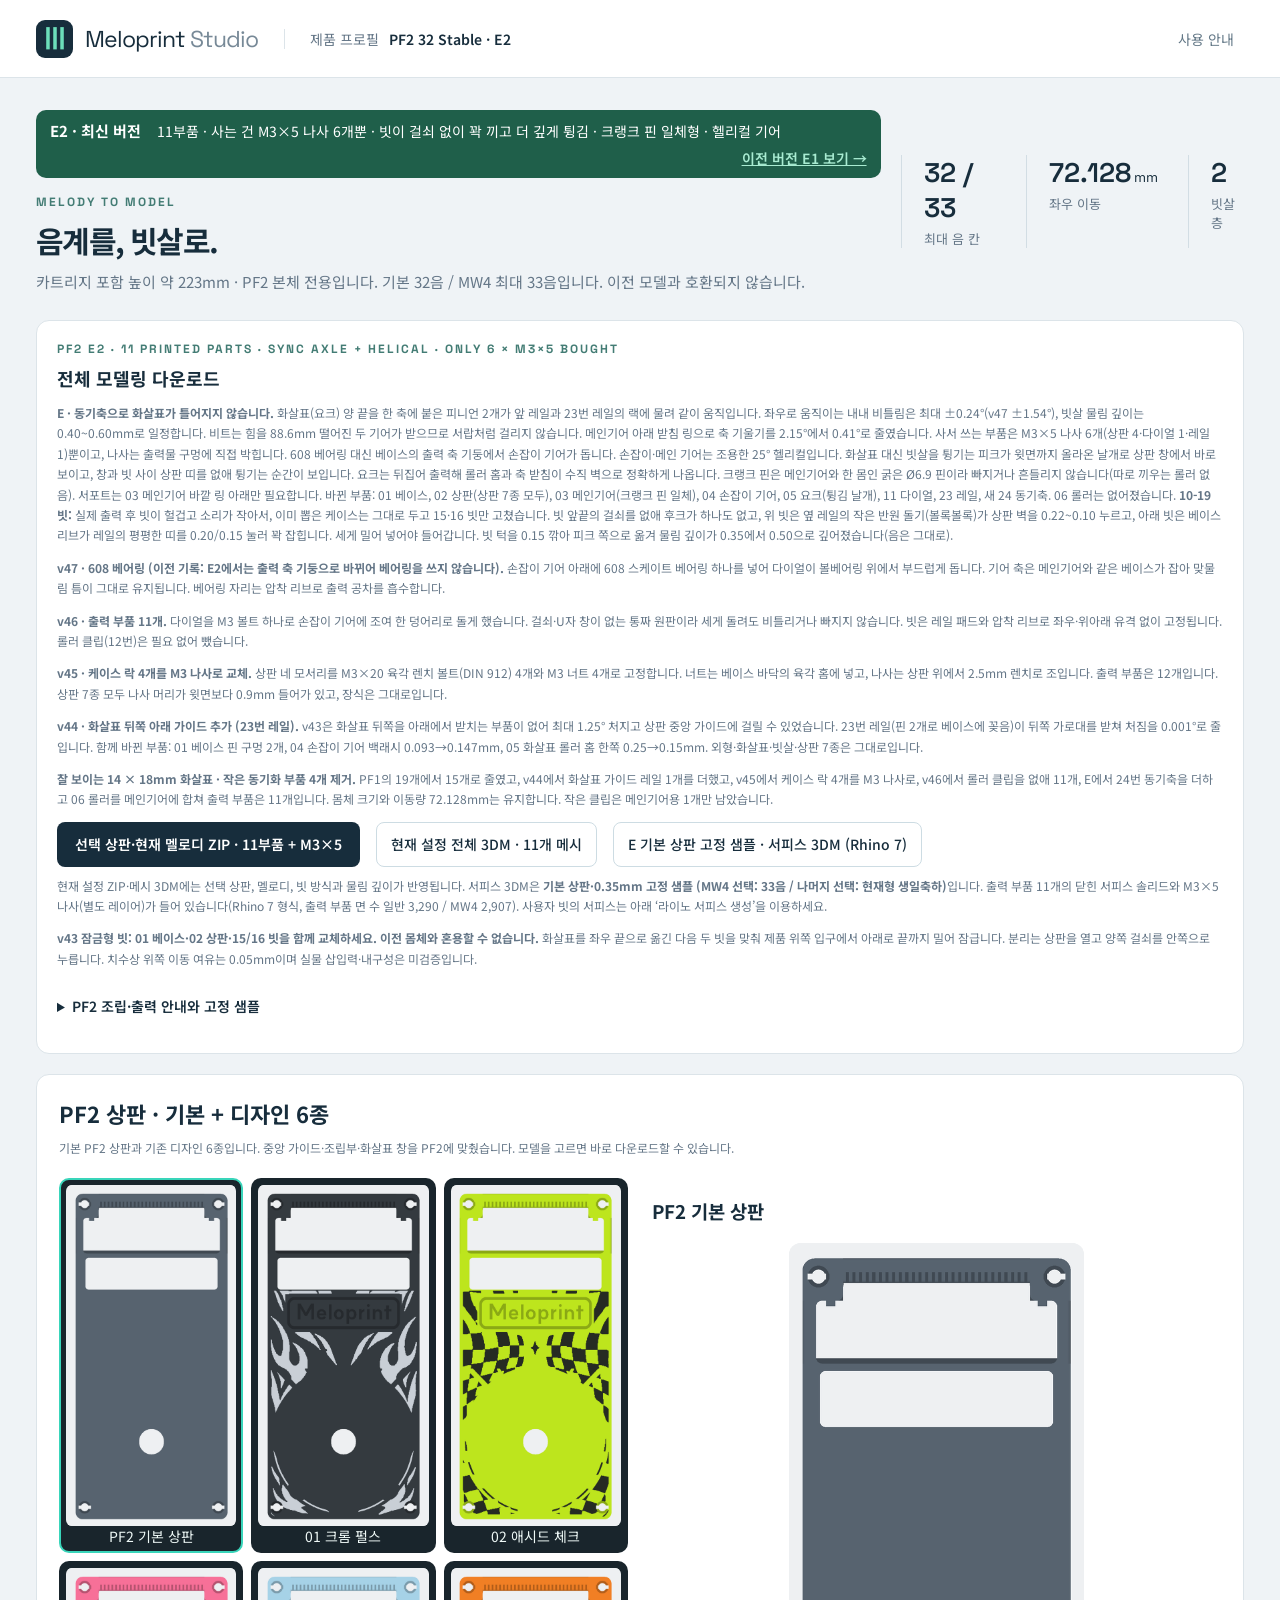
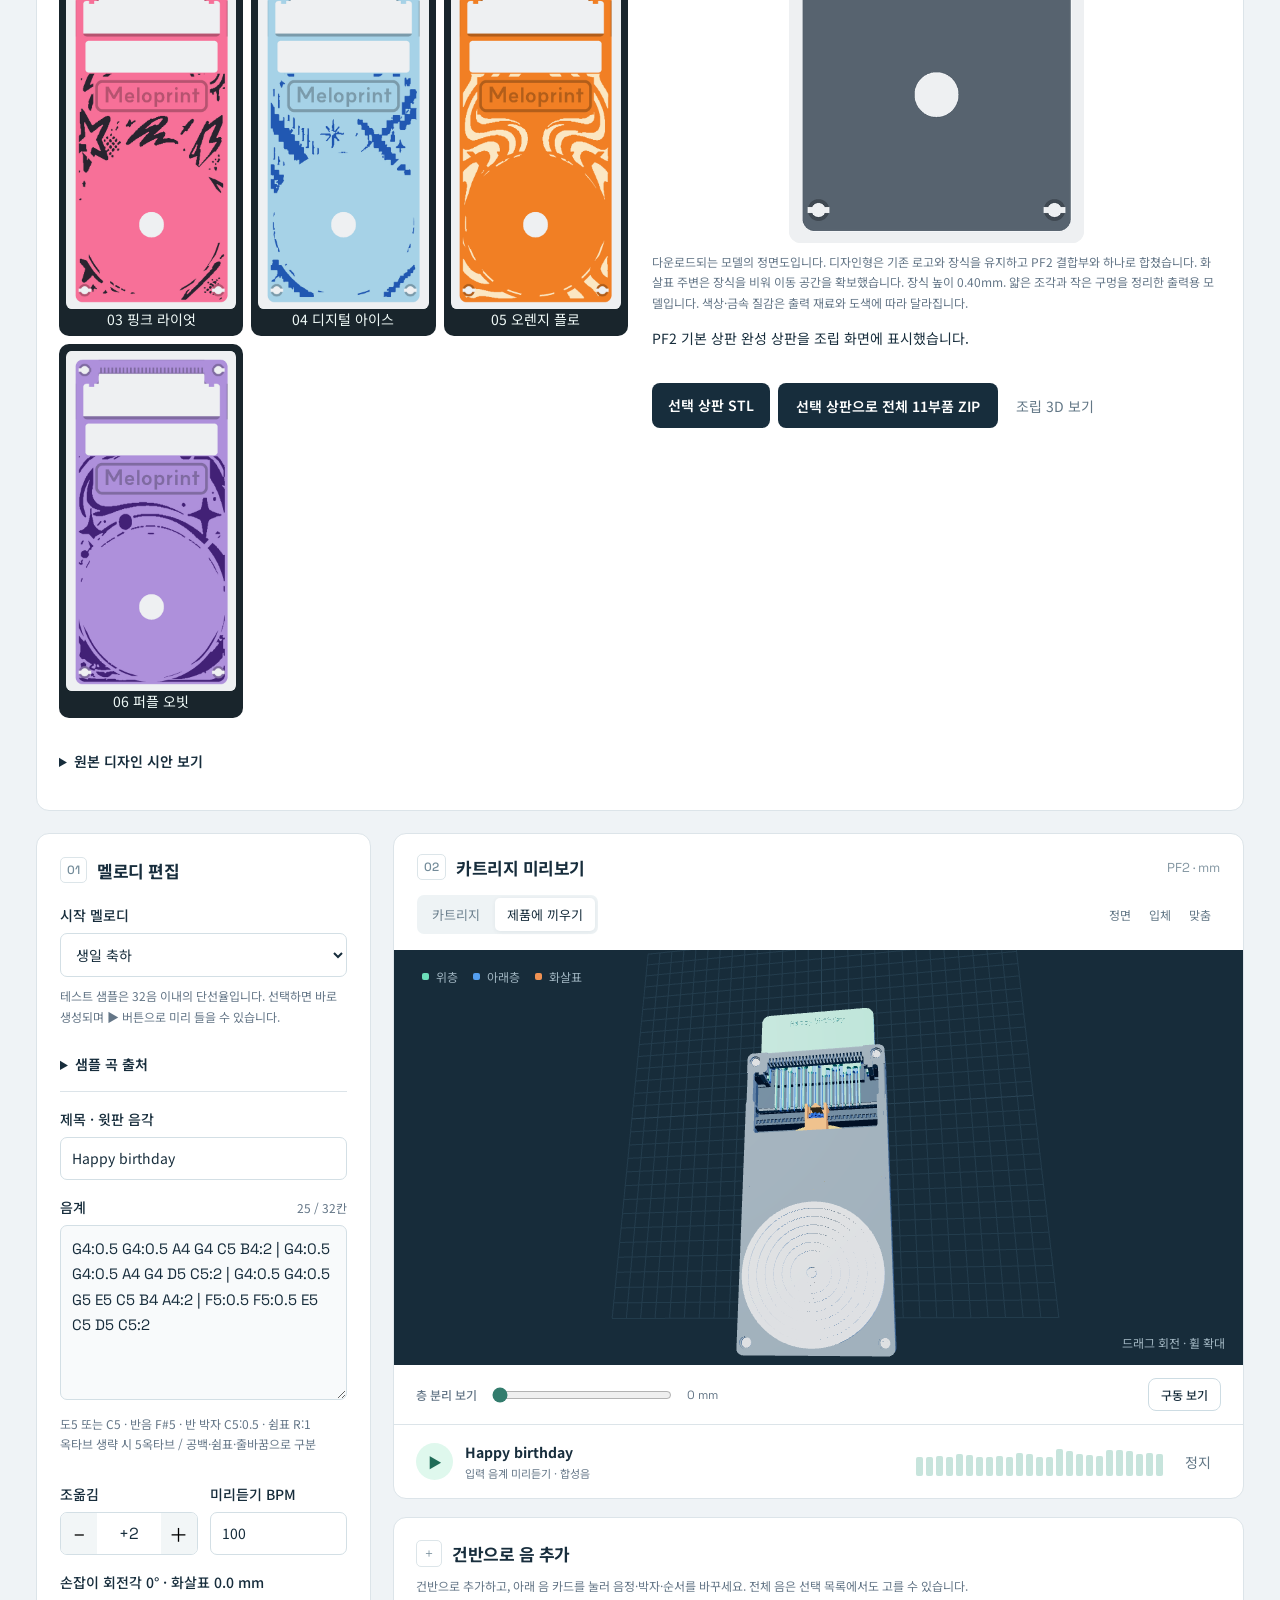
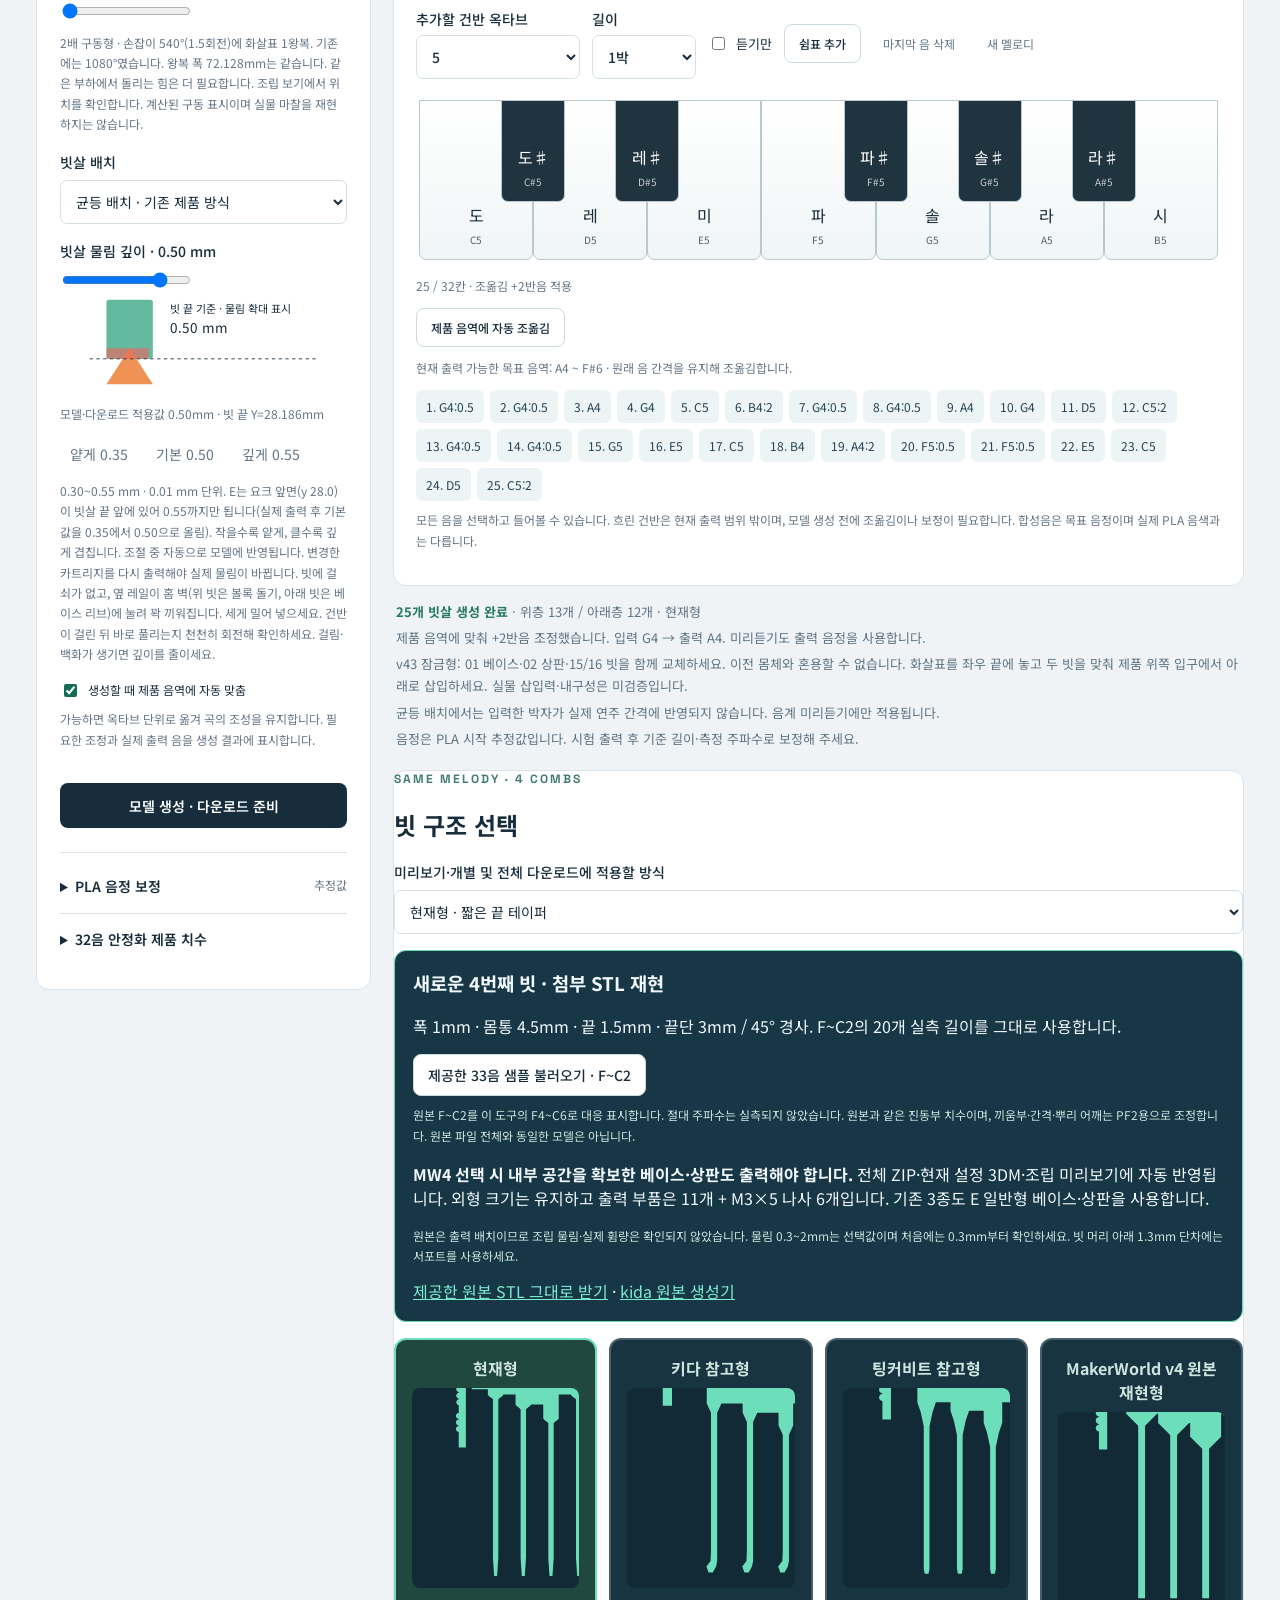
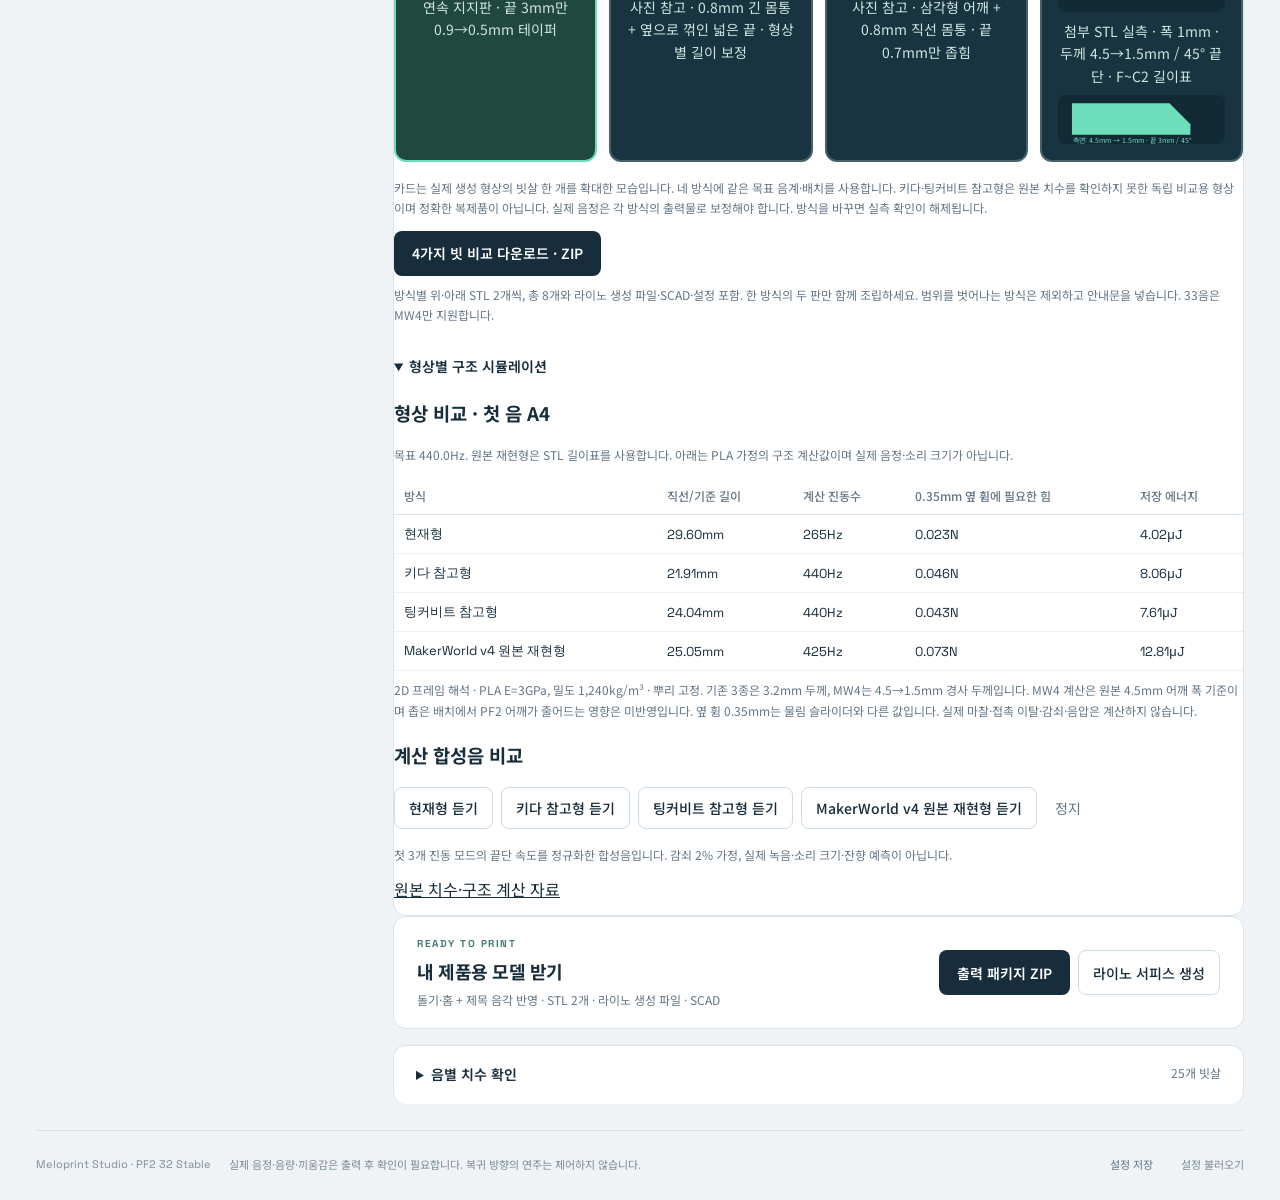
==== commit 3c1f00a7: "E2 combs: no hook at all (v47 latch tab removed); upper comb round bumps press the cover walls, lowe" ====
--- a/index.html
+++ b/index.html
@@ -1,8 +1,8 @@
 <!doctype html><html lang="ko"><head><meta charset="utf-8"><meta name="viewport" content="width=device-width,initial-scale=1"><meta name="theme-color" content="#152b39"><title>Meloprint Studio E2 — 음악 카트리지 모델링</title><meta name="description" content="PF2 32 Stable 전용 음계 입력, 3D 빗살 생성, 출력 파일 다운로드."><link rel="icon" type="image/svg+xml" href="data:image/svg+xml,%3Csvg xmlns='http://www.w3.org/2000/svg' viewBox='0 0 32 32'%3E%3Crect width='32' height='32' rx='7' fill='%23152b39'/%3E%3Cpath d='M8 8h16M9 8v16m5-16v12m5-12v16m5-16v10' stroke='%2368e0be' stroke-width='3'/%3E%3C/svg%3E"><link rel="stylesheet" href="style.css"></head><body>
 <header class="topbar"><a class="brand" href="./"><span class="brandmark" aria-hidden="true">Ⅲ</span><span>Meloprint <b>Studio</b></span></a><div class="profile-badge"><span>제품 프로필</span><strong>PF2 32 Stable · E2</strong></div><button id="helpBtn" class="quiet">사용 안내</button></header>
 <main>
-<section class="intro"><div><div class="version-bar" style="display:flex;flex-wrap:wrap;align-items:center;gap:6px 16px;margin:0 0 16px;padding:10px 14px;border-radius:10px;background:#1f5f4a;color:#fff;font-size:14px;line-height:1.45"><strong style="font-size:15px">E2 · 최신 버전</strong><span>11부품 · 사는 건 M3×5 나사 6개뿐 · 빗이 볼록 돌기로 꽉 끼고 더 깊게 튕김 · 크랭크 핀 일체형 · 헬리컬 기어</span><a href="e1/" style="margin-left:auto;color:#a9ecd2;font-weight:600;text-decoration:underline">이전 버전 E1 보기 →</a></div><p class="eyebrow">MELODY TO MODEL</p><h1>음계를, 빗살로.</h1><p>카트리지 포함 높이 약 223mm · PF2 본체 전용입니다. 기본 32음 / MW4 최대 33음입니다. 이전 모델과 호환되지 않습니다.</p></div><div class="fit-summary"><span><b>32 / 33</b> 최대 음 칸</span><span><b>72.128<small>mm</small></b> 좌우 이동</span><span><b>2</b> 빗살 층</span></div></section>
-<section class="panel full-downloads"><p class="eyebrow">PF2 E2 · 11 PRINTED PARTS · SYNC AXLE + HELICAL · ONLY 6 × M3×5 BOUGHT</p><h2>전체 모델링 다운로드</h2><p class="hint"><strong>E · 동기축으로 화살표가 틀어지지 않습니다.</strong> 화살표(요크) 양 끝을 한 축에 붙은 피니언 2개가 앞 레일과 23번 레일의 랙에 물려 같이 움직입니다. 좌우로 움직이는 내내 비틀림은 최대 ±0.24°(v47 ±1.54°), 빗살 물림 깊이는 0.40~0.60mm로 일정합니다. 비트는 힘을 88.6mm 떨어진 두 기어가 받으므로 서랍처럼 걸리지 않습니다. 메인기어 아래 받침 링으로 축 기울기를 2.15°에서 0.41°로 줄였습니다. 사서 쓰는 부품은 M3×5 나사 6개(상판 4·다이얼 1·레일 1)뿐이고, 나사는 출력물 구멍에 직접 박힙니다. 608 베어링 대신 베이스의 출력 축 기둥에서 손잡이 기어가 돕니다. 손잡이·메인 기어는 조용한 25° 헬리컬입니다. 화살표 대신 빗살을 튕기는 피크가 윗면까지 올라온 날개로 상판 창에서 바로 보이고, 창과 빗 사이 상판 띠를 없애 튕기는 순간이 보입니다. 요크는 뒤집어 출력해 롤러 홈과 축 받침이 수직 벽으로 정확하게 나옵니다. 크랭크 핀은 메인기어와 한 몸인 굵은 Ø6.9 핀이라 빠지거나 흔들리지 않습니다(따로 끼우는 롤러 없음). 서포트는 03 메인기어 바깥 링 아래만 필요합니다. 바뀐 부품: 01 베이스, 02 상판(상판 7종 모두), 03 메인기어(크랭크 핀 일체), 04 손잡이 기어, 05 요크(튕김 날개), 11 다이얼, 23 레일, 새 24 동기축. 06 롤러는 없어졌습니다. <strong>10-19 빗:</strong> 실제 출력 후 빗이 헐겁고 소리가 작아서, 이미 뽑은 케이스는 그대로 두고 15·16 빗만 고쳤습니다. 빗 옆 레일에 작은 반원 돌기(볼록볼록)를 줄지어 달아 걸쇠·후크 없이 홈 벽을 눌러 꽉 끼도록 했습니다(위 빗 0.22~0.10, 아래 빗 0.15 + 뿌리 리브 0.15). 세게 밀어 넣어야 들어갑니다. 빗 턱을 0.15 깎아 피크 쪽으로 옮겨 물림 깊이가 0.35에서 0.50으로 깊어졌습니다(음은 그대로).</p><p class="hint"><strong>v47 · 608 베어링 (이전 기록: E2에서는 출력 축 기둥으로 바뀌어 베어링을 쓰지 않습니다).</strong> 손잡이 기어 아래에 608 스케이트 베어링 하나를 넣어 다이얼이 볼베어링 위에서 부드럽게 돕니다. 기어 축은 메인기어와 같은 베이스가 잡아 맞물림 틈이 그대로 유지됩니다. 베어링 자리는 압착 리브로 출력 공차를 흡수합니다.</p><p class="hint"><strong>v46 · 출력 부품 11개.</strong> 다이얼을 M3 볼트 하나로 손잡이 기어에 조여 한 덩어리로 돌게 했습니다. 걸쇠·U자 창이 없는 통짜 원판이라 세게 돌려도 비틀리거나 빠지지 않습니다. 빗은 레일 패드와 압착 리브로 좌우·위아래 유격 없이 고정됩니다. 롤러 클립(12번)은 필요 없어 뺐습니다.</p><p class="hint"><strong>v45 · 케이스 락 4개를 M3 나사로 교체.</strong> 상판 네 모서리를 M3×20 육각 렌치 볼트(DIN 912) 4개와 M3 너트 4개로 고정합니다. 너트는 베이스 바닥의 육각 홈에 넣고, 나사는 상판 위에서 2.5mm 렌치로 조입니다. 출력 부품은 12개입니다. 상판 7종 모두 나사 머리가 윗면보다 0.9mm 들어가 있고, 장식은 그대로입니다.</p><p class="hint"><strong>v44 · 화살표 뒤쪽 아래 가이드 추가 (23번 레일).</strong> v43은 화살표 뒤쪽을 아래에서 받치는 부품이 없어 최대 1.25° 처지고 상판 중앙 가이드에 걸릴 수 있었습니다. 23번 레일(핀 2개로 베이스에 꽂음)이 뒤쪽 가로대를 받쳐 처짐을 0.001°로 줄입니다. 함께 바뀐 부품: 01 베이스 핀 구멍 2개, 04 손잡이 기어 백래시 0.093→0.147mm, 05 화살표 롤러 홈 한쪽 0.25→0.15mm. 외형·화살표·빗살·상판 7종은 그대로입니다.</p><p class="hint"><strong>잘 보이는 14 × 18mm 화살표 · 작은 동기화 부품 4개 제거.</strong> PF1의 19개에서 15개로 줄였고, v44에서 화살표 가이드 레일 1개를 더했고, v45에서 케이스 락 4개를 M3 나사로, v46에서 롤러 클립을 없애 11개, E에서 24번 동기축을 더하고 06 롤러를 메인기어에 합쳐 출력 부품은 11개입니다. 몸체 크기와 이동량 72.128mm는 유지합니다. 작은 클립은 메인기어용 1개만 남았습니다.</p><div class="cover-actions"><button id="downloadFullZip" class="primary">선택 상판·현재 멜로디 ZIP · 11부품 + M3×5</button><p id="fullZipStatus" role="status"></p><button id="download3dm" class="outline">현재 설정 전체 3DM · 11개 메시</button><p id="cadStatus" role="status"></p><button class="outline" id="downloadSurface3dm">E 기본 상판 고정 샘플 · 서피스 3DM (Rhino 7)</button><p id="surfaceCadStatus" role="status"></p></div><p class="hint">현재 설정 ZIP·메시 3DM에는 선택 상판, 멜로디, 빗 방식과 물림 깊이가 반영됩니다. 서피스 3DM은 <strong>기본 상판·0.35mm 고정 샘플 (MW4 선택: 33음 / 나머지 선택: 현재형 생일축하)</strong>입니다. 출력 부품 11개의 닫힌 서피스 솔리드와 M3×5 나사(별도 레이어)가 들어 있습니다(Rhino 7 형식, 출력 부품 면 수 일반 3,313 / MW4 2,926). 사용자 빗의 서피스는 아래 ‘라이노 서피스 생성’을 이용하세요.</p><p class="hint"><strong>v43 잠금형 빗: 01 베이스·02 상판·15/16 빗을 함께 교체하세요. 이전 몸체와 혼용할 수 없습니다.</strong> 화살표를 좌우 끝으로 옮긴 다음 두 빗을 맞춰 제품 위쪽 입구에서 아래로 끝까지 밀어 잠급니다. 분리는 상판을 열고 양쪽 걸쇠를 안쪽으로 누릅니다. 치수상 위쪽 이동 여유는 0.05mm이며 실물 삽입력·내구성은 미검증입니다.</p><details><summary>PF2 조립·출력 안내와 고정 샘플</summary><p class="hint">v40 이하 PF2 출력물에서는 01·03·04·06·11·22번을 v41로 교체합니다. v43은 R2 창 모서리를 유지하고 빗 삽입 통로와 잠금턱을 변경했습니다. 화살표는 유지합니다. 11번은 기존 작은 클립이 아니라 마지막에 끼우는 큰 손잡이 원판입니다. 이전 CG1/RevJ 구동부와 혼용하지 마세요. E는 동기축과 두 랙이 화살표를 정렬하고, 상판이 화살표가 들리지 않게 위를 막으므로 상판을 닫고 사용합니다. v43 몸체로 교체한 이후에는 15·16 두 판을 함께 교체합니다.</p><a class="outline" href="downloads/Meloprint_PF2_Print_Package.zip" download>E 현재형 고정 샘플 전체 ZIP · STEP·3DM·설명서</a> <a class="outline" href="downloads/Meloprint_PF2_MW4_Print_Package.zip" download>E MW4 33음 고정 샘플 전체 ZIP · STEP·3DM</a> <a class="outline" href="downloads/Meloprint_PF2_E2_Print_Plates.zip" download>출력 판 3MF · 220mm 판 4장 (AP1·MW4, 03 바깥 링 아래만 서포트)</a><p class="hint"><strong>E 조립 순서:</strong> 축 기둥에 그리스를 조금 바르고 04 기어를 베이스 축 기둥에 끼움 → 03 메인기어·10 클립 → 23 레일 핀 2개를 베이스 구멍에 꽂은 뒤, 베이스를 옆으로 세워 바닥에서 M3×5으로 고정(나사가 레일에 직접 박힘) → 크랭크를 약 45°로 돌리고 크랭크 핀에 그리스를 조금 바름 → <strong>24 동기축을 두 랙 위에 올려 크랭크 핀 바로 위로 굴림</strong> → 05 요크를 위에서 내려 축 위에 얹음 → 요크를 가운데 두고 02 상판, M3×5 4개(베이스 모서리 기둥에 직접 박힘) → 11 다이얼을 육각에 끼우고 M3×5로 조임 → 요크를 끝으로 옮기고 15 아래 빗, 16 위 빗 순서로 뒤에서 끝까지 세게 밀어 넣음(홈에 꽉 끼는 압입). 빗을 뺄 때는 나사 4개를 풀고 상판을 엽니다. 05 요크는 뒤집어서(윗면이 바닥), 23 레일은 빗 반대쪽 긴 면을 바닥에, 24 동기축은 뒤 링을 바닥에 세워(브림 8~10mm) 출력합니다. 서포트는 03 메인기어 바깥 링 아래만 필요합니다.</p><p class="hint">v41: 아래 기어 → 상판 → 위 손잡이 순으로 조립합니다. 새 손잡이 걸쇠는 동봉 시험편으로 먼저 확인하세요. 서포트가 필요한 부위가 있습니다. 먼저 동봉된 가이드 시험편으로 출력 공차를 확인하세요. 검사 결과는 CAD 형상 기준이며 실제 마찰·내구성·음질은 시험 전입니다. 디자인 상판은 PF2 가이드와 화살표 이동 공간을 유지하도록 갱신했습니다.</p></details></section>
+<section class="intro"><div><div class="version-bar" style="display:flex;flex-wrap:wrap;align-items:center;gap:6px 16px;margin:0 0 16px;padding:10px 14px;border-radius:10px;background:#1f5f4a;color:#fff;font-size:14px;line-height:1.45"><strong style="font-size:15px">E2 · 최신 버전</strong><span>11부품 · 사는 건 M3×5 나사 6개뿐 · 빗이 걸쇠 없이 꽉 끼고 더 깊게 튕김 · 크랭크 핀 일체형 · 헬리컬 기어</span><a href="e1/" style="margin-left:auto;color:#a9ecd2;font-weight:600;text-decoration:underline">이전 버전 E1 보기 →</a></div><p class="eyebrow">MELODY TO MODEL</p><h1>음계를, 빗살로.</h1><p>카트리지 포함 높이 약 223mm · PF2 본체 전용입니다. 기본 32음 / MW4 최대 33음입니다. 이전 모델과 호환되지 않습니다.</p></div><div class="fit-summary"><span><b>32 / 33</b> 최대 음 칸</span><span><b>72.128<small>mm</small></b> 좌우 이동</span><span><b>2</b> 빗살 층</span></div></section>
+<section class="panel full-downloads"><p class="eyebrow">PF2 E2 · 11 PRINTED PARTS · SYNC AXLE + HELICAL · ONLY 6 × M3×5 BOUGHT</p><h2>전체 모델링 다운로드</h2><p class="hint"><strong>E · 동기축으로 화살표가 틀어지지 않습니다.</strong> 화살표(요크) 양 끝을 한 축에 붙은 피니언 2개가 앞 레일과 23번 레일의 랙에 물려 같이 움직입니다. 좌우로 움직이는 내내 비틀림은 최대 ±0.24°(v47 ±1.54°), 빗살 물림 깊이는 0.40~0.60mm로 일정합니다. 비트는 힘을 88.6mm 떨어진 두 기어가 받으므로 서랍처럼 걸리지 않습니다. 메인기어 아래 받침 링으로 축 기울기를 2.15°에서 0.41°로 줄였습니다. 사서 쓰는 부품은 M3×5 나사 6개(상판 4·다이얼 1·레일 1)뿐이고, 나사는 출력물 구멍에 직접 박힙니다. 608 베어링 대신 베이스의 출력 축 기둥에서 손잡이 기어가 돕니다. 손잡이·메인 기어는 조용한 25° 헬리컬입니다. 화살표 대신 빗살을 튕기는 피크가 윗면까지 올라온 날개로 상판 창에서 바로 보이고, 창과 빗 사이 상판 띠를 없애 튕기는 순간이 보입니다. 요크는 뒤집어 출력해 롤러 홈과 축 받침이 수직 벽으로 정확하게 나옵니다. 크랭크 핀은 메인기어와 한 몸인 굵은 Ø6.9 핀이라 빠지거나 흔들리지 않습니다(따로 끼우는 롤러 없음). 서포트는 03 메인기어 바깥 링 아래만 필요합니다. 바뀐 부품: 01 베이스, 02 상판(상판 7종 모두), 03 메인기어(크랭크 핀 일체), 04 손잡이 기어, 05 요크(튕김 날개), 11 다이얼, 23 레일, 새 24 동기축. 06 롤러는 없어졌습니다. <strong>10-19 빗:</strong> 실제 출력 후 빗이 헐겁고 소리가 작아서, 이미 뽑은 케이스는 그대로 두고 15·16 빗만 고쳤습니다. 빗 앞끝의 걸쇠를 없애 후크가 하나도 없고, 위 빗은 옆 레일의 작은 반원 돌기(볼록볼록)가 상판 벽을 0.22~0.10 누르고, 아래 빗은 베이스 리브가 레일의 평평한 띠를 0.20/0.15 눌러 꽉 잡힙니다. 세게 밀어 넣어야 들어갑니다. 빗 턱을 0.15 깎아 피크 쪽으로 옮겨 물림 깊이가 0.35에서 0.50으로 깊어졌습니다(음은 그대로).</p><p class="hint"><strong>v47 · 608 베어링 (이전 기록: E2에서는 출력 축 기둥으로 바뀌어 베어링을 쓰지 않습니다).</strong> 손잡이 기어 아래에 608 스케이트 베어링 하나를 넣어 다이얼이 볼베어링 위에서 부드럽게 돕니다. 기어 축은 메인기어와 같은 베이스가 잡아 맞물림 틈이 그대로 유지됩니다. 베어링 자리는 압착 리브로 출력 공차를 흡수합니다.</p><p class="hint"><strong>v46 · 출력 부품 11개.</strong> 다이얼을 M3 볼트 하나로 손잡이 기어에 조여 한 덩어리로 돌게 했습니다. 걸쇠·U자 창이 없는 통짜 원판이라 세게 돌려도 비틀리거나 빠지지 않습니다. 빗은 레일 패드와 압착 리브로 좌우·위아래 유격 없이 고정됩니다. 롤러 클립(12번)은 필요 없어 뺐습니다.</p><p class="hint"><strong>v45 · 케이스 락 4개를 M3 나사로 교체.</strong> 상판 네 모서리를 M3×20 육각 렌치 볼트(DIN 912) 4개와 M3 너트 4개로 고정합니다. 너트는 베이스 바닥의 육각 홈에 넣고, 나사는 상판 위에서 2.5mm 렌치로 조입니다. 출력 부품은 12개입니다. 상판 7종 모두 나사 머리가 윗면보다 0.9mm 들어가 있고, 장식은 그대로입니다.</p><p class="hint"><strong>v44 · 화살표 뒤쪽 아래 가이드 추가 (23번 레일).</strong> v43은 화살표 뒤쪽을 아래에서 받치는 부품이 없어 최대 1.25° 처지고 상판 중앙 가이드에 걸릴 수 있었습니다. 23번 레일(핀 2개로 베이스에 꽂음)이 뒤쪽 가로대를 받쳐 처짐을 0.001°로 줄입니다. 함께 바뀐 부품: 01 베이스 핀 구멍 2개, 04 손잡이 기어 백래시 0.093→0.147mm, 05 화살표 롤러 홈 한쪽 0.25→0.15mm. 외형·화살표·빗살·상판 7종은 그대로입니다.</p><p class="hint"><strong>잘 보이는 14 × 18mm 화살표 · 작은 동기화 부품 4개 제거.</strong> PF1의 19개에서 15개로 줄였고, v44에서 화살표 가이드 레일 1개를 더했고, v45에서 케이스 락 4개를 M3 나사로, v46에서 롤러 클립을 없애 11개, E에서 24번 동기축을 더하고 06 롤러를 메인기어에 합쳐 출력 부품은 11개입니다. 몸체 크기와 이동량 72.128mm는 유지합니다. 작은 클립은 메인기어용 1개만 남았습니다.</p><div class="cover-actions"><button id="downloadFullZip" class="primary">선택 상판·현재 멜로디 ZIP · 11부품 + M3×5</button><p id="fullZipStatus" role="status"></p><button id="download3dm" class="outline">현재 설정 전체 3DM · 11개 메시</button><p id="cadStatus" role="status"></p><button class="outline" id="downloadSurface3dm">E 기본 상판 고정 샘플 · 서피스 3DM (Rhino 7)</button><p id="surfaceCadStatus" role="status"></p></div><p class="hint">현재 설정 ZIP·메시 3DM에는 선택 상판, 멜로디, 빗 방식과 물림 깊이가 반영됩니다. 서피스 3DM은 <strong>기본 상판·0.35mm 고정 샘플 (MW4 선택: 33음 / 나머지 선택: 현재형 생일축하)</strong>입니다. 출력 부품 11개의 닫힌 서피스 솔리드와 M3×5 나사(별도 레이어)가 들어 있습니다(Rhino 7 형식, 출력 부품 면 수 일반 3,290 / MW4 2,907). 사용자 빗의 서피스는 아래 ‘라이노 서피스 생성’을 이용하세요.</p><p class="hint"><strong>v43 잠금형 빗: 01 베이스·02 상판·15/16 빗을 함께 교체하세요. 이전 몸체와 혼용할 수 없습니다.</strong> 화살표를 좌우 끝으로 옮긴 다음 두 빗을 맞춰 제품 위쪽 입구에서 아래로 끝까지 밀어 잠급니다. 분리는 상판을 열고 양쪽 걸쇠를 안쪽으로 누릅니다. 치수상 위쪽 이동 여유는 0.05mm이며 실물 삽입력·내구성은 미검증입니다.</p><details><summary>PF2 조립·출력 안내와 고정 샘플</summary><p class="hint">v40 이하 PF2 출력물에서는 01·03·04·06·11·22번을 v41로 교체합니다. v43은 R2 창 모서리를 유지하고 빗 삽입 통로와 잠금턱을 변경했습니다. 화살표는 유지합니다. 11번은 기존 작은 클립이 아니라 마지막에 끼우는 큰 손잡이 원판입니다. 이전 CG1/RevJ 구동부와 혼용하지 마세요. E는 동기축과 두 랙이 화살표를 정렬하고, 상판이 화살표가 들리지 않게 위를 막으므로 상판을 닫고 사용합니다. v43 몸체로 교체한 이후에는 15·16 두 판을 함께 교체합니다.</p><a class="outline" href="downloads/Meloprint_PF2_Print_Package.zip" download>E 현재형 고정 샘플 전체 ZIP · STEP·3DM·설명서</a> <a class="outline" href="downloads/Meloprint_PF2_MW4_Print_Package.zip" download>E MW4 33음 고정 샘플 전체 ZIP · STEP·3DM</a> <a class="outline" href="downloads/Meloprint_PF2_E2_Print_Plates.zip" download>출력 판 3MF · 220mm 판 4장 (AP1·MW4, 03 바깥 링 아래만 서포트)</a><p class="hint"><strong>E 조립 순서:</strong> 축 기둥에 그리스를 조금 바르고 04 기어를 베이스 축 기둥에 끼움 → 03 메인기어·10 클립 → 23 레일 핀 2개를 베이스 구멍에 꽂은 뒤, 베이스를 옆으로 세워 바닥에서 M3×5으로 고정(나사가 레일에 직접 박힘) → 크랭크를 약 45°로 돌리고 크랭크 핀에 그리스를 조금 바름 → <strong>24 동기축을 두 랙 위에 올려 크랭크 핀 바로 위로 굴림</strong> → 05 요크를 위에서 내려 축 위에 얹음 → 요크를 가운데 두고 02 상판, M3×5 4개(베이스 모서리 기둥에 직접 박힘) → 11 다이얼을 육각에 끼우고 M3×5로 조임 → 요크를 끝으로 옮기고 15 아래 빗, 16 위 빗 순서로 뒤에서 끝까지 세게 밀어 넣음(홈에 꽉 끼는 압입). 빗을 뺄 때는 나사 4개를 풀고 상판을 엽니다. 05 요크는 뒤집어서(윗면이 바닥), 23 레일은 빗 반대쪽 긴 면을 바닥에, 24 동기축은 뒤 링을 바닥에 세워(브림 8~10mm) 출력합니다. 서포트는 03 메인기어 바깥 링 아래만 필요합니다.</p><p class="hint">v41: 아래 기어 → 상판 → 위 손잡이 순으로 조립합니다. 새 손잡이 걸쇠는 동봉 시험편으로 먼저 확인하세요. 서포트가 필요한 부위가 있습니다. 먼저 동봉된 가이드 시험편으로 출력 공차를 확인하세요. 검사 결과는 CAD 형상 기준이며 실제 마찰·내구성·음질은 시험 전입니다. 디자인 상판은 PF2 가이드와 화살표 이동 공간을 유지하도록 갱신했습니다.</p></details></section>
 <section class="panel cover-designer" id="coverDesigner"><h2>PF2 상판 · 기본 + 디자인 6종</h2><p class="hint">기본 PF2 상판과 기존 디자인 6종입니다. 중앙 가이드·조립부·화살표 창을 PF2에 맞췄습니다. 모델을 고르면 바로 다운로드할 수 있습니다.</p><div class="cover-grid"><div class="cover-settings"><div id="coverChoices" class="cover-choices" role="group" aria-label="완성 상판 선택"></div><details><summary>원본 디자인 시안 보기</summary><img src="assets/cover-concepts.png" alt="완성 상판 디자인 원본 6종" style="width:100%;height:auto"></details></div><div class="cover-result"><h3 id="coverModelName"></h3><img id="coverModelPreview" class="fixed-cover-preview" alt="실제 완성 상판 모델"><p class="hint">다운로드되는 모델의 정면도입니다. 디자인형은 기존 로고와 장식을 유지하고 PF2 결합부와 하나로 합쳤습니다. 화살표 주변은 장식을 비워 이동 공간을 확보했습니다. 장식 높이 0.40mm. 얇은 조각과 작은 구멍을 정리한 출력용 모델입니다. 색상·금속 질감은 출력 재료와 도색에 따라 달라집니다.</p><p id="coverStatus" role="status" aria-live="polite"></p><div class="cover-actions"><a id="coverStl" class="primary" download>선택 상판 STL</a><button id="coverFullZip" class="primary">선택 상판으로 전체 11부품 ZIP</button><button id="cover3d" class="quiet">조립 3D 보기</button></div></div></div></section>
 <div class="workspace"><aside class="editor panel">
 <div class="section-title"><span class="step">01</span><h2>멜로디 편집</h2></div>
@@ -13,7 +13,7 @@
 <div class="labelrow"><label for="notes">음계</label><span id="count">25 / 32칸</span></div><textarea id="notes" spellcheck="false" rows="6" aria-describedby="syntax"></textarea><p id="syntax" class="hint">도5 또는 C5 · 반음 F#5 · 반 박자 C5:0.5 · 쉼표 R:1<br>옥타브 생략 시 5옥타브 / 공백·쉼표·줄바꿈으로 구분</p>
 <div class="two-cols"><div><label for="transpose">조옮김</label><div class="stepper"><button id="down" aria-label="반음 낮추기">−</button><output id="transpose">0</output><button id="up" aria-label="반음 높이기">＋</button></div></div><div><label for="bpm">미리듣기 BPM</label><input id="bpm" type="number" min="30" max="240" value="100"></div></div>
 <label for="driveAngle">손잡이 회전각 <output id="driveAngleValue">0°</output></label><input id="driveAngle" type="range" min="0" max="540" step="1" value="0"><p class="hint">2배 구동형 · 손잡이 540°(1.5회전)에 화살표 1왕복. 기존에는 1080°였습니다. 왕복 폭 72.128mm는 같습니다. 같은 부하에서 돌리는 힘은 더 필요합니다. 조립 보기에서 위치를 확인합니다. 계산된 구동 표시이며 실물 마찰을 재현하지는 않습니다.</p><label for="layout">빗살 배치</label><select id="layout"><option value="uniform">균등 배치 · 기존 제품 방식</option><option value="rhythm">박자 반영 · 일정 회전 속도 기준</option></select>
-<label for="pluckDepth">빗살 물림 깊이 · <output id="pluckDepthValue" for="pluckDepth">0.50 mm</output></label><input id="pluckDepth" type="range" min="0.30" max="0.55" step="0.01" value="0.50" aria-describedby="pluckDepthHint"><div id="depthPreview" aria-live="polite"><svg viewBox="0 0 340 115" width="100%" style="max-width:400px" role="img" aria-label="물림 깊이 확대 개념도"><rect x="55" y="8" width="55" height="70" rx="3" fill="#65b99f"/><path id="depthPick" fill="#ef9253" d="M180 100 L230 100 L205 78Z"/><rect id="depthOverlap" x="180" y="78" width="50" height="0" fill="#ed675f" opacity=".65"/><line x1="35" y1="78" x2="305" y2="78" stroke="currentColor" stroke-dasharray="4 4"/><text x="130" y="24" fill="currentColor" font-size="13">빗 끝 기준 · 물림 확대 표시</text><text id="depthDiagramValue" x="130" y="47" fill="currentColor" font-size="16"></text></svg><p id="depthApplied" class="hint"></p></div><div id="pluckPresets" class="cover-actions" role="group" aria-label="물림 깊이 비교"><button type="button" class="quiet" data-depth="0.35">얕게 0.35</button><button type="button" class="quiet" data-depth="0.50">기본 0.50</button><button type="button" class="quiet" data-depth="0.55">깊게 0.55</button></div><p class="hint" id="pluckDepthHint">0.30~0.55 mm · 0.01 mm 단위. E는 요크 앞면(y 28.0)이 빗살 끝 앞에 있어 0.55까지만 됩니다(실제 출력 후 기본값을 0.35에서 0.50으로 올림). 작을수록 얕게, 클수록 깊게 겹칩니다. 조절 중 자동으로 모델에 반영됩니다. 변경한 카트리지를 다시 출력해야 실제 물림이 바뀝니다. 빗 옆 레일에 작은 볼록 돌기가 줄지어 있어, 세게 밀어 넣어야 홈에 꽉 끼워집니다(걸쇠·후크 없음). 건반이 걸린 뒤 바로 풀리는지 천천히 회전해 확인하세요. 걸림·백화가 생기면 깊이를 줄이세요.</p>
+<label for="pluckDepth">빗살 물림 깊이 · <output id="pluckDepthValue" for="pluckDepth">0.50 mm</output></label><input id="pluckDepth" type="range" min="0.30" max="0.55" step="0.01" value="0.50" aria-describedby="pluckDepthHint"><div id="depthPreview" aria-live="polite"><svg viewBox="0 0 340 115" width="100%" style="max-width:400px" role="img" aria-label="물림 깊이 확대 개념도"><rect x="55" y="8" width="55" height="70" rx="3" fill="#65b99f"/><path id="depthPick" fill="#ef9253" d="M180 100 L230 100 L205 78Z"/><rect id="depthOverlap" x="180" y="78" width="50" height="0" fill="#ed675f" opacity=".65"/><line x1="35" y1="78" x2="305" y2="78" stroke="currentColor" stroke-dasharray="4 4"/><text x="130" y="24" fill="currentColor" font-size="13">빗 끝 기준 · 물림 확대 표시</text><text id="depthDiagramValue" x="130" y="47" fill="currentColor" font-size="16"></text></svg><p id="depthApplied" class="hint"></p></div><div id="pluckPresets" class="cover-actions" role="group" aria-label="물림 깊이 비교"><button type="button" class="quiet" data-depth="0.35">얕게 0.35</button><button type="button" class="quiet" data-depth="0.50">기본 0.50</button><button type="button" class="quiet" data-depth="0.55">깊게 0.55</button></div><p class="hint" id="pluckDepthHint">0.30~0.55 mm · 0.01 mm 단위. E는 요크 앞면(y 28.0)이 빗살 끝 앞에 있어 0.55까지만 됩니다(실제 출력 후 기본값을 0.35에서 0.50으로 올림). 작을수록 얕게, 클수록 깊게 겹칩니다. 조절 중 자동으로 모델에 반영됩니다. 변경한 카트리지를 다시 출력해야 실제 물림이 바뀝니다. 빗에 걸쇠가 없고, 옆 레일이 홈 벽(위 빗은 볼록 돌기, 아래 빗은 베이스 리브)에 눌려 꽉 끼워집니다. 세게 밀어 넣으세요. 건반이 걸린 뒤 바로 풀리는지 천천히 회전해 확인하세요. 걸림·백화가 생기면 깊이를 줄이세요.</p>
 <label class="check"><input type="checkbox" id="autoFit" checked>생성할 때 제품 음역에 자동 맞춤</label><p class="hint">가능하면 옥타브 단위로 옮겨 곡의 조성을 유지합니다. 필요한 조정과 실제 출력 음을 생성 결과에 표시합니다.</p><button class="primary" id="generate">모델 생성 · 다운로드 준비</button>
 <div class="divider"></div><details id="calibration"><summary>PLA 음정 보정 <span id="calStatus">추정값</span></summary><p class="hint">선택한 방식의 빗을 조립한 상태에서 측정한 빗살 길이와 주파수를 넣으세요. 이전 구조의 측정값은 다시 보정해야 합니다. 기본값은 미측정 시작값입니다. kida의 실측 음향 설계를 사용한 것이 아니며, 미리듣기는 목표 음의 합성음입니다. 보정 후에도 조립 상태에서 각 음을 확인하세요.</p><div class="two-cols"><div><label for="refLength">기준 길이 · mm</label><input id="refLength" type="number" min="15.68" max="29.68" step="0.1" value="26.208"></div><div><label for="refHz">측정 주파수 · Hz</label><input id="refHz" type="number" min="100" max="2500" step="0.1" value="561.22449"></div></div><label class="check"><input type="checkbox" id="measured">실제 출력물의 측정값입니다</label></details>
 <details><summary>32음 안정화 제품 치수</summary><dl><div><dt>끼움 목 폭</dt><dd>기본 68.200 · 걸쇠 포함 최대 69.700 mm</dd></div><div><dt>두 판의 결합 두께</dt><dd>7.200 mm</dd></div><div><dt>측면 여유</dt><dd>기본 각 0.250 mm · 걸쇠 물림 각 0.500 mm</dd></div><div><dt>빗살 단면</dt><dd>기본 0.9 × 3.2mm / MW4 1 × 4.5mm → 끝 1.5mm</dd></div><div><dt>화살표 물림</dt><dd>0.30~2.00 mm · 조절 가능</dd></div></dl><p class="hint">PF2 32 Stable 화살표 및 본체와 사용합니다. RevI 및 이전 본체와 호환되지 않습니다. 이동량 72.128mm, 기본 위·아래 최대 16음씩, MW4는 17·16음입니다. 아랫판의 돌기 2개를 윗판 홈에 맞춘 뒤 함께 꽂으세요. v43은 빗 옆면의 일체형 걸쇠와 몸체 잠금턱으로 위쪽 빠짐을 막습니다. 01·02·15·16을 함께 교체하세요. 삽입 전 화살표를 좌우 끝에 놓으세요. 실제 끼움력과 마찰은 출력 후 확인해야 합니다.</p></details>
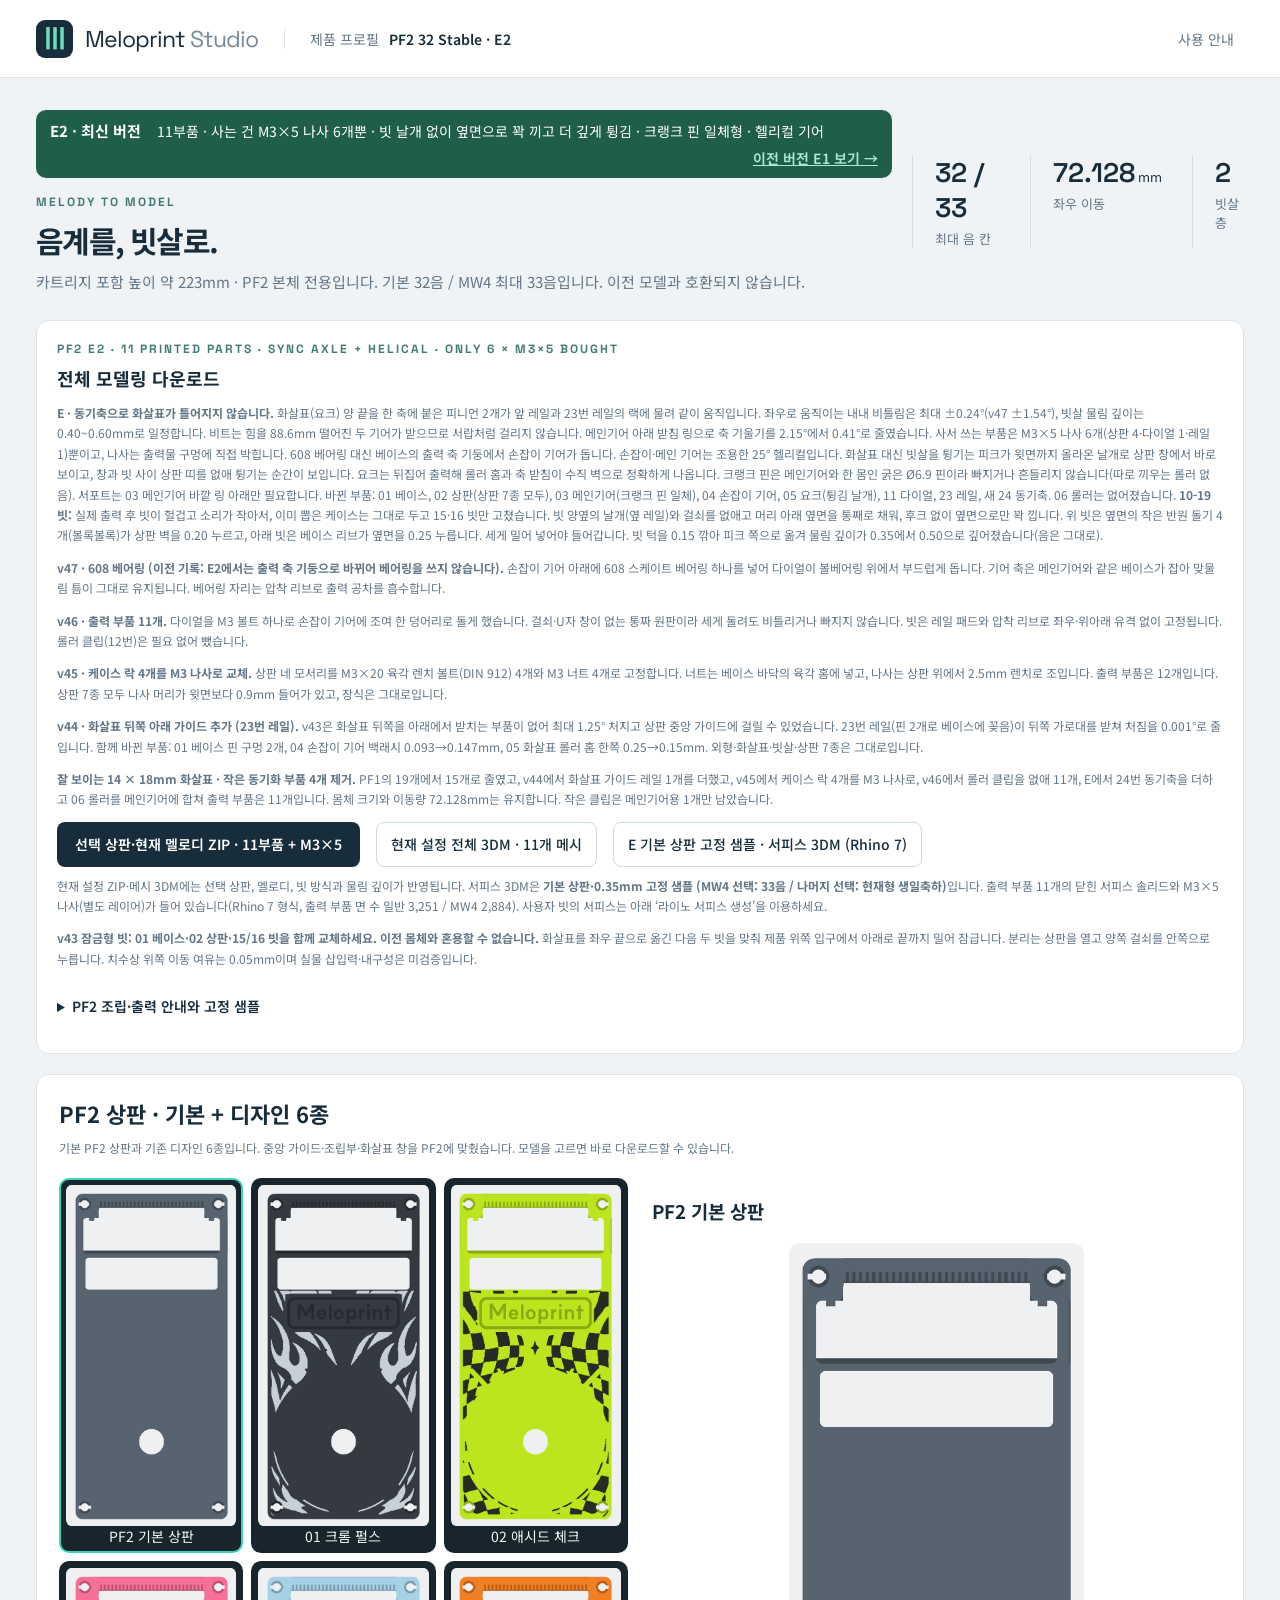
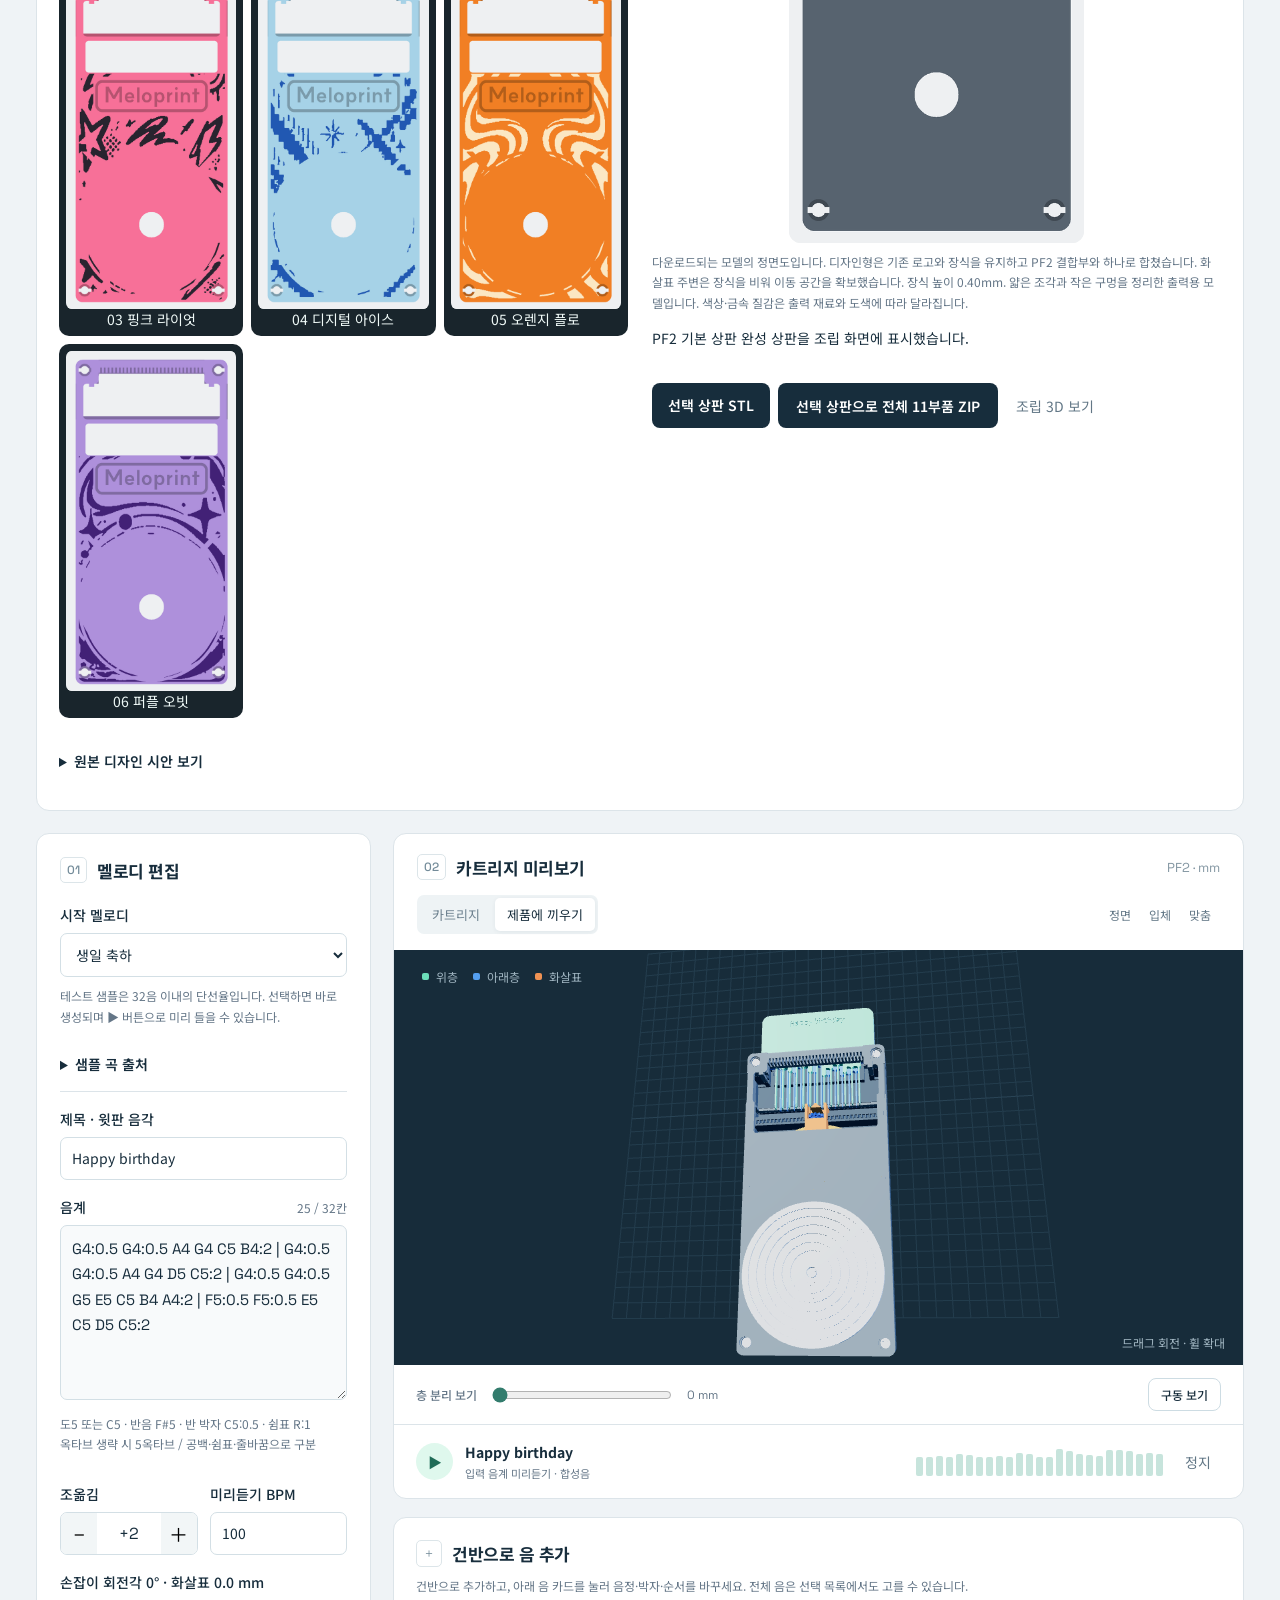
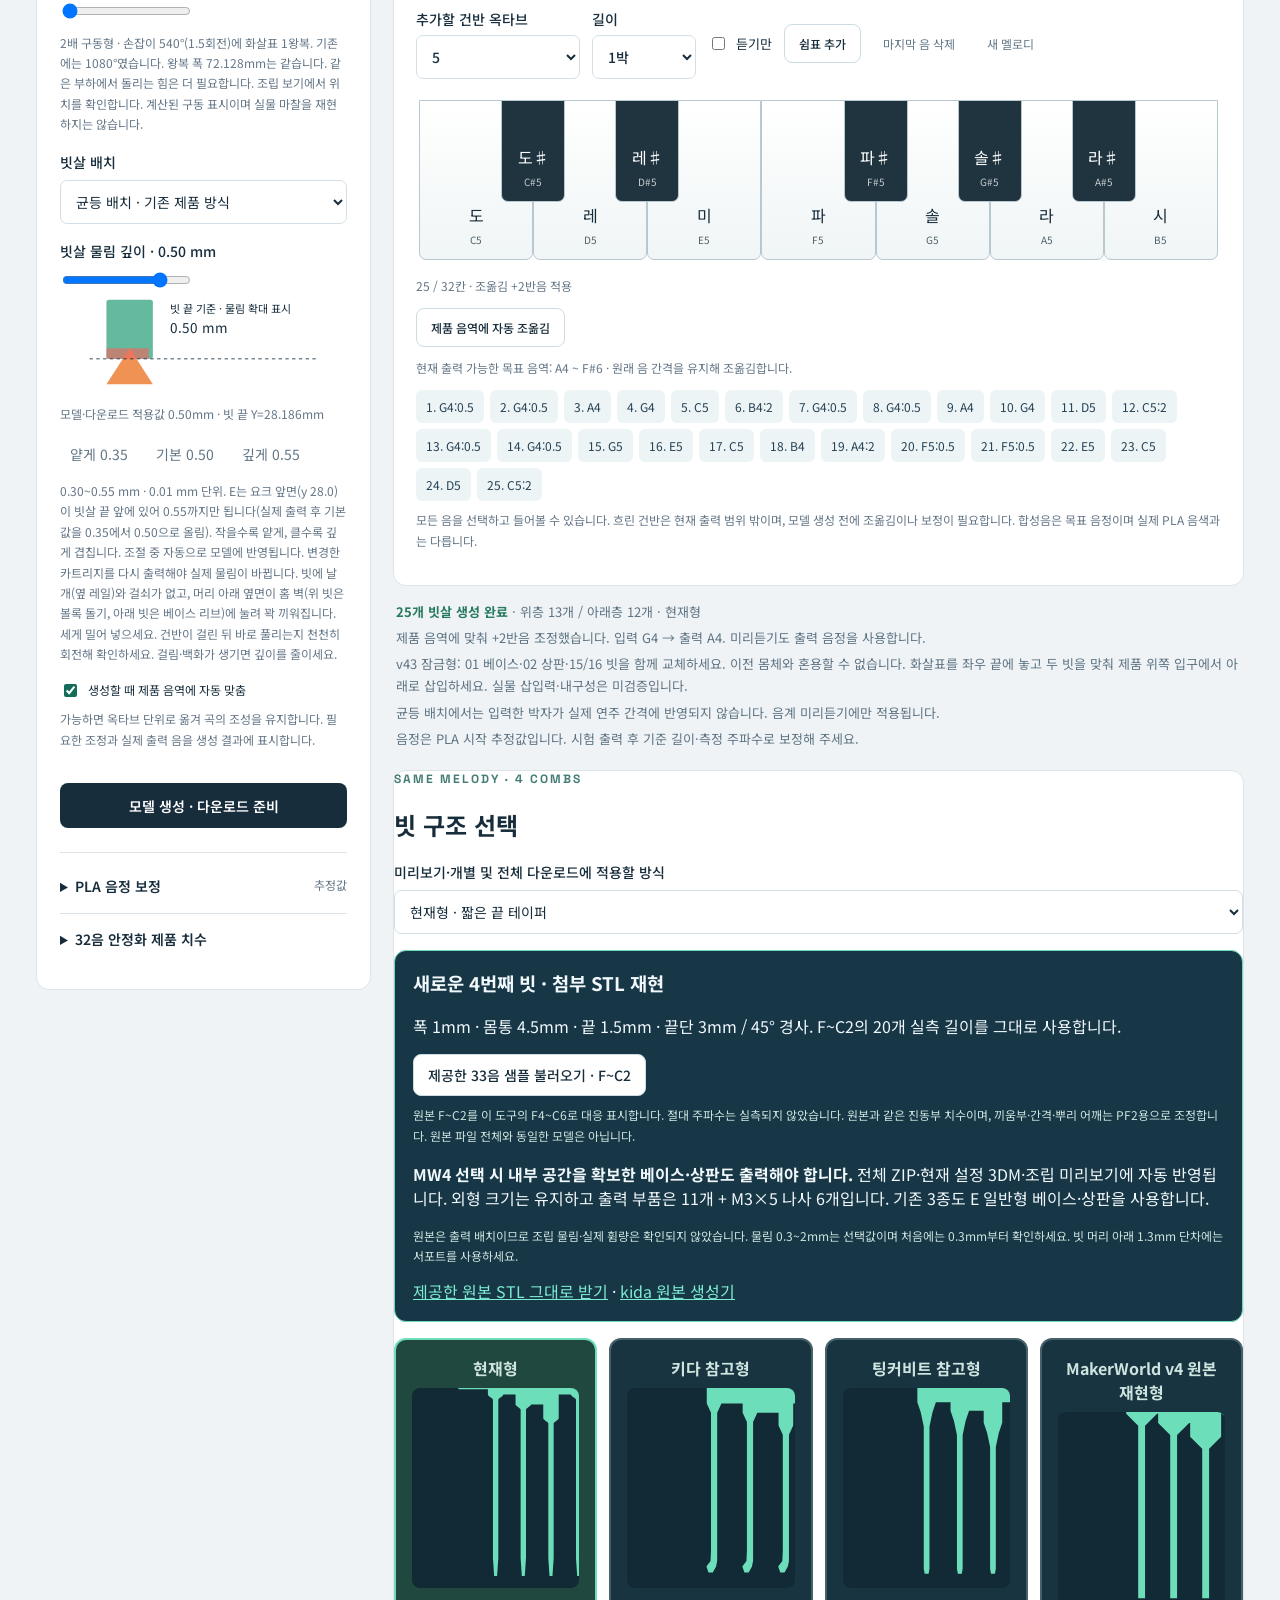
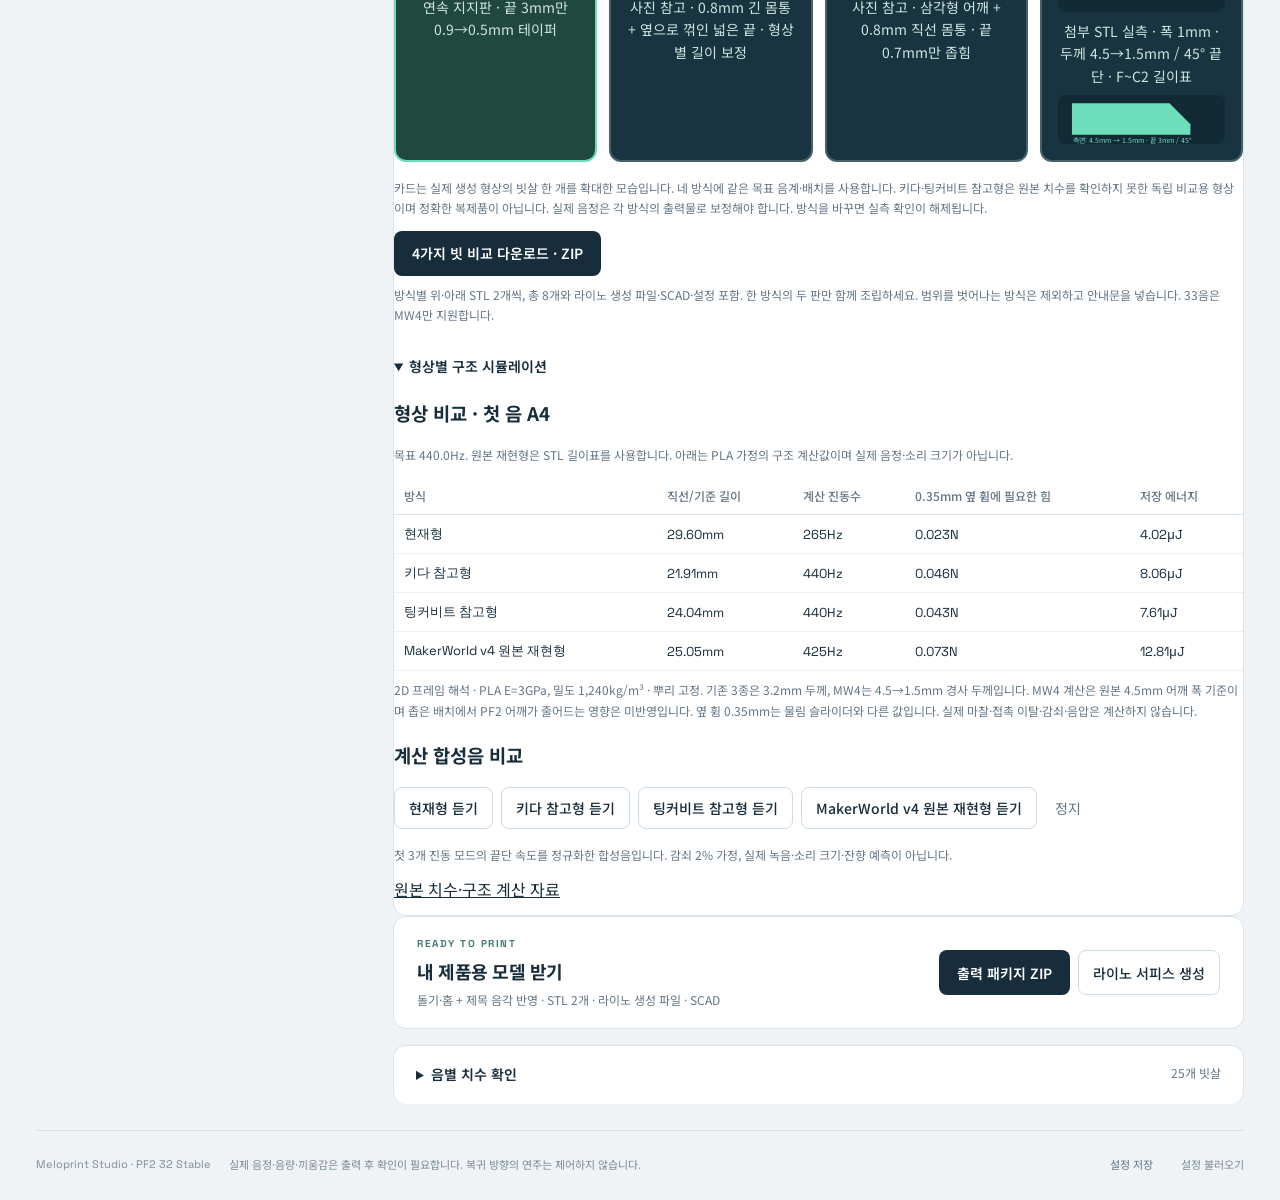
==== commit d342ed3c: "E2 combs: side fingers removed, solid side block grips the channel (round bumps on the upper comb, b" ====
--- a/index.html
+++ b/index.html
@@ -1,8 +1,8 @@
 <!doctype html><html lang="ko"><head><meta charset="utf-8"><meta name="viewport" content="width=device-width,initial-scale=1"><meta name="theme-color" content="#152b39"><title>Meloprint Studio E2 — 음악 카트리지 모델링</title><meta name="description" content="PF2 32 Stable 전용 음계 입력, 3D 빗살 생성, 출력 파일 다운로드."><link rel="icon" type="image/svg+xml" href="data:image/svg+xml,%3Csvg xmlns='http://www.w3.org/2000/svg' viewBox='0 0 32 32'%3E%3Crect width='32' height='32' rx='7' fill='%23152b39'/%3E%3Cpath d='M8 8h16M9 8v16m5-16v12m5-12v16m5-16v10' stroke='%2368e0be' stroke-width='3'/%3E%3C/svg%3E"><link rel="stylesheet" href="style.css"></head><body>
 <header class="topbar"><a class="brand" href="./"><span class="brandmark" aria-hidden="true">Ⅲ</span><span>Meloprint <b>Studio</b></span></a><div class="profile-badge"><span>제품 프로필</span><strong>PF2 32 Stable · E2</strong></div><button id="helpBtn" class="quiet">사용 안내</button></header>
 <main>
-<section class="intro"><div><div class="version-bar" style="display:flex;flex-wrap:wrap;align-items:center;gap:6px 16px;margin:0 0 16px;padding:10px 14px;border-radius:10px;background:#1f5f4a;color:#fff;font-size:14px;line-height:1.45"><strong style="font-size:15px">E2 · 최신 버전</strong><span>11부품 · 사는 건 M3×5 나사 6개뿐 · 빗이 걸쇠 없이 꽉 끼고 더 깊게 튕김 · 크랭크 핀 일체형 · 헬리컬 기어</span><a href="e1/" style="margin-left:auto;color:#a9ecd2;font-weight:600;text-decoration:underline">이전 버전 E1 보기 →</a></div><p class="eyebrow">MELODY TO MODEL</p><h1>음계를, 빗살로.</h1><p>카트리지 포함 높이 약 223mm · PF2 본체 전용입니다. 기본 32음 / MW4 최대 33음입니다. 이전 모델과 호환되지 않습니다.</p></div><div class="fit-summary"><span><b>32 / 33</b> 최대 음 칸</span><span><b>72.128<small>mm</small></b> 좌우 이동</span><span><b>2</b> 빗살 층</span></div></section>
-<section class="panel full-downloads"><p class="eyebrow">PF2 E2 · 11 PRINTED PARTS · SYNC AXLE + HELICAL · ONLY 6 × M3×5 BOUGHT</p><h2>전체 모델링 다운로드</h2><p class="hint"><strong>E · 동기축으로 화살표가 틀어지지 않습니다.</strong> 화살표(요크) 양 끝을 한 축에 붙은 피니언 2개가 앞 레일과 23번 레일의 랙에 물려 같이 움직입니다. 좌우로 움직이는 내내 비틀림은 최대 ±0.24°(v47 ±1.54°), 빗살 물림 깊이는 0.40~0.60mm로 일정합니다. 비트는 힘을 88.6mm 떨어진 두 기어가 받으므로 서랍처럼 걸리지 않습니다. 메인기어 아래 받침 링으로 축 기울기를 2.15°에서 0.41°로 줄였습니다. 사서 쓰는 부품은 M3×5 나사 6개(상판 4·다이얼 1·레일 1)뿐이고, 나사는 출력물 구멍에 직접 박힙니다. 608 베어링 대신 베이스의 출력 축 기둥에서 손잡이 기어가 돕니다. 손잡이·메인 기어는 조용한 25° 헬리컬입니다. 화살표 대신 빗살을 튕기는 피크가 윗면까지 올라온 날개로 상판 창에서 바로 보이고, 창과 빗 사이 상판 띠를 없애 튕기는 순간이 보입니다. 요크는 뒤집어 출력해 롤러 홈과 축 받침이 수직 벽으로 정확하게 나옵니다. 크랭크 핀은 메인기어와 한 몸인 굵은 Ø6.9 핀이라 빠지거나 흔들리지 않습니다(따로 끼우는 롤러 없음). 서포트는 03 메인기어 바깥 링 아래만 필요합니다. 바뀐 부품: 01 베이스, 02 상판(상판 7종 모두), 03 메인기어(크랭크 핀 일체), 04 손잡이 기어, 05 요크(튕김 날개), 11 다이얼, 23 레일, 새 24 동기축. 06 롤러는 없어졌습니다. <strong>10-19 빗:</strong> 실제 출력 후 빗이 헐겁고 소리가 작아서, 이미 뽑은 케이스는 그대로 두고 15·16 빗만 고쳤습니다. 빗 앞끝의 걸쇠를 없애 후크가 하나도 없고, 위 빗은 옆 레일의 작은 반원 돌기(볼록볼록)가 상판 벽을 0.22~0.10 누르고, 아래 빗은 베이스 리브가 레일의 평평한 띠를 0.20/0.15 눌러 꽉 잡힙니다. 세게 밀어 넣어야 들어갑니다. 빗 턱을 0.15 깎아 피크 쪽으로 옮겨 물림 깊이가 0.35에서 0.50으로 깊어졌습니다(음은 그대로).</p><p class="hint"><strong>v47 · 608 베어링 (이전 기록: E2에서는 출력 축 기둥으로 바뀌어 베어링을 쓰지 않습니다).</strong> 손잡이 기어 아래에 608 스케이트 베어링 하나를 넣어 다이얼이 볼베어링 위에서 부드럽게 돕니다. 기어 축은 메인기어와 같은 베이스가 잡아 맞물림 틈이 그대로 유지됩니다. 베어링 자리는 압착 리브로 출력 공차를 흡수합니다.</p><p class="hint"><strong>v46 · 출력 부품 11개.</strong> 다이얼을 M3 볼트 하나로 손잡이 기어에 조여 한 덩어리로 돌게 했습니다. 걸쇠·U자 창이 없는 통짜 원판이라 세게 돌려도 비틀리거나 빠지지 않습니다. 빗은 레일 패드와 압착 리브로 좌우·위아래 유격 없이 고정됩니다. 롤러 클립(12번)은 필요 없어 뺐습니다.</p><p class="hint"><strong>v45 · 케이스 락 4개를 M3 나사로 교체.</strong> 상판 네 모서리를 M3×20 육각 렌치 볼트(DIN 912) 4개와 M3 너트 4개로 고정합니다. 너트는 베이스 바닥의 육각 홈에 넣고, 나사는 상판 위에서 2.5mm 렌치로 조입니다. 출력 부품은 12개입니다. 상판 7종 모두 나사 머리가 윗면보다 0.9mm 들어가 있고, 장식은 그대로입니다.</p><p class="hint"><strong>v44 · 화살표 뒤쪽 아래 가이드 추가 (23번 레일).</strong> v43은 화살표 뒤쪽을 아래에서 받치는 부품이 없어 최대 1.25° 처지고 상판 중앙 가이드에 걸릴 수 있었습니다. 23번 레일(핀 2개로 베이스에 꽂음)이 뒤쪽 가로대를 받쳐 처짐을 0.001°로 줄입니다. 함께 바뀐 부품: 01 베이스 핀 구멍 2개, 04 손잡이 기어 백래시 0.093→0.147mm, 05 화살표 롤러 홈 한쪽 0.25→0.15mm. 외형·화살표·빗살·상판 7종은 그대로입니다.</p><p class="hint"><strong>잘 보이는 14 × 18mm 화살표 · 작은 동기화 부품 4개 제거.</strong> PF1의 19개에서 15개로 줄였고, v44에서 화살표 가이드 레일 1개를 더했고, v45에서 케이스 락 4개를 M3 나사로, v46에서 롤러 클립을 없애 11개, E에서 24번 동기축을 더하고 06 롤러를 메인기어에 합쳐 출력 부품은 11개입니다. 몸체 크기와 이동량 72.128mm는 유지합니다. 작은 클립은 메인기어용 1개만 남았습니다.</p><div class="cover-actions"><button id="downloadFullZip" class="primary">선택 상판·현재 멜로디 ZIP · 11부품 + M3×5</button><p id="fullZipStatus" role="status"></p><button id="download3dm" class="outline">현재 설정 전체 3DM · 11개 메시</button><p id="cadStatus" role="status"></p><button class="outline" id="downloadSurface3dm">E 기본 상판 고정 샘플 · 서피스 3DM (Rhino 7)</button><p id="surfaceCadStatus" role="status"></p></div><p class="hint">현재 설정 ZIP·메시 3DM에는 선택 상판, 멜로디, 빗 방식과 물림 깊이가 반영됩니다. 서피스 3DM은 <strong>기본 상판·0.35mm 고정 샘플 (MW4 선택: 33음 / 나머지 선택: 현재형 생일축하)</strong>입니다. 출력 부품 11개의 닫힌 서피스 솔리드와 M3×5 나사(별도 레이어)가 들어 있습니다(Rhino 7 형식, 출력 부품 면 수 일반 3,290 / MW4 2,907). 사용자 빗의 서피스는 아래 ‘라이노 서피스 생성’을 이용하세요.</p><p class="hint"><strong>v43 잠금형 빗: 01 베이스·02 상판·15/16 빗을 함께 교체하세요. 이전 몸체와 혼용할 수 없습니다.</strong> 화살표를 좌우 끝으로 옮긴 다음 두 빗을 맞춰 제품 위쪽 입구에서 아래로 끝까지 밀어 잠급니다. 분리는 상판을 열고 양쪽 걸쇠를 안쪽으로 누릅니다. 치수상 위쪽 이동 여유는 0.05mm이며 실물 삽입력·내구성은 미검증입니다.</p><details><summary>PF2 조립·출력 안내와 고정 샘플</summary><p class="hint">v40 이하 PF2 출력물에서는 01·03·04·06·11·22번을 v41로 교체합니다. v43은 R2 창 모서리를 유지하고 빗 삽입 통로와 잠금턱을 변경했습니다. 화살표는 유지합니다. 11번은 기존 작은 클립이 아니라 마지막에 끼우는 큰 손잡이 원판입니다. 이전 CG1/RevJ 구동부와 혼용하지 마세요. E는 동기축과 두 랙이 화살표를 정렬하고, 상판이 화살표가 들리지 않게 위를 막으므로 상판을 닫고 사용합니다. v43 몸체로 교체한 이후에는 15·16 두 판을 함께 교체합니다.</p><a class="outline" href="downloads/Meloprint_PF2_Print_Package.zip" download>E 현재형 고정 샘플 전체 ZIP · STEP·3DM·설명서</a> <a class="outline" href="downloads/Meloprint_PF2_MW4_Print_Package.zip" download>E MW4 33음 고정 샘플 전체 ZIP · STEP·3DM</a> <a class="outline" href="downloads/Meloprint_PF2_E2_Print_Plates.zip" download>출력 판 3MF · 220mm 판 4장 (AP1·MW4, 03 바깥 링 아래만 서포트)</a><p class="hint"><strong>E 조립 순서:</strong> 축 기둥에 그리스를 조금 바르고 04 기어를 베이스 축 기둥에 끼움 → 03 메인기어·10 클립 → 23 레일 핀 2개를 베이스 구멍에 꽂은 뒤, 베이스를 옆으로 세워 바닥에서 M3×5으로 고정(나사가 레일에 직접 박힘) → 크랭크를 약 45°로 돌리고 크랭크 핀에 그리스를 조금 바름 → <strong>24 동기축을 두 랙 위에 올려 크랭크 핀 바로 위로 굴림</strong> → 05 요크를 위에서 내려 축 위에 얹음 → 요크를 가운데 두고 02 상판, M3×5 4개(베이스 모서리 기둥에 직접 박힘) → 11 다이얼을 육각에 끼우고 M3×5로 조임 → 요크를 끝으로 옮기고 15 아래 빗, 16 위 빗 순서로 뒤에서 끝까지 세게 밀어 넣음(홈에 꽉 끼는 압입). 빗을 뺄 때는 나사 4개를 풀고 상판을 엽니다. 05 요크는 뒤집어서(윗면이 바닥), 23 레일은 빗 반대쪽 긴 면을 바닥에, 24 동기축은 뒤 링을 바닥에 세워(브림 8~10mm) 출력합니다. 서포트는 03 메인기어 바깥 링 아래만 필요합니다.</p><p class="hint">v41: 아래 기어 → 상판 → 위 손잡이 순으로 조립합니다. 새 손잡이 걸쇠는 동봉 시험편으로 먼저 확인하세요. 서포트가 필요한 부위가 있습니다. 먼저 동봉된 가이드 시험편으로 출력 공차를 확인하세요. 검사 결과는 CAD 형상 기준이며 실제 마찰·내구성·음질은 시험 전입니다. 디자인 상판은 PF2 가이드와 화살표 이동 공간을 유지하도록 갱신했습니다.</p></details></section>
+<section class="intro"><div><div class="version-bar" style="display:flex;flex-wrap:wrap;align-items:center;gap:6px 16px;margin:0 0 16px;padding:10px 14px;border-radius:10px;background:#1f5f4a;color:#fff;font-size:14px;line-height:1.45"><strong style="font-size:15px">E2 · 최신 버전</strong><span>11부품 · 사는 건 M3×5 나사 6개뿐 · 빗 날개 없이 옆면으로 꽉 끼고 더 깊게 튕김 · 크랭크 핀 일체형 · 헬리컬 기어</span><a href="e1/" style="margin-left:auto;color:#a9ecd2;font-weight:600;text-decoration:underline">이전 버전 E1 보기 →</a></div><p class="eyebrow">MELODY TO MODEL</p><h1>음계를, 빗살로.</h1><p>카트리지 포함 높이 약 223mm · PF2 본체 전용입니다. 기본 32음 / MW4 최대 33음입니다. 이전 모델과 호환되지 않습니다.</p></div><div class="fit-summary"><span><b>32 / 33</b> 최대 음 칸</span><span><b>72.128<small>mm</small></b> 좌우 이동</span><span><b>2</b> 빗살 층</span></div></section>
+<section class="panel full-downloads"><p class="eyebrow">PF2 E2 · 11 PRINTED PARTS · SYNC AXLE + HELICAL · ONLY 6 × M3×5 BOUGHT</p><h2>전체 모델링 다운로드</h2><p class="hint"><strong>E · 동기축으로 화살표가 틀어지지 않습니다.</strong> 화살표(요크) 양 끝을 한 축에 붙은 피니언 2개가 앞 레일과 23번 레일의 랙에 물려 같이 움직입니다. 좌우로 움직이는 내내 비틀림은 최대 ±0.24°(v47 ±1.54°), 빗살 물림 깊이는 0.40~0.60mm로 일정합니다. 비트는 힘을 88.6mm 떨어진 두 기어가 받으므로 서랍처럼 걸리지 않습니다. 메인기어 아래 받침 링으로 축 기울기를 2.15°에서 0.41°로 줄였습니다. 사서 쓰는 부품은 M3×5 나사 6개(상판 4·다이얼 1·레일 1)뿐이고, 나사는 출력물 구멍에 직접 박힙니다. 608 베어링 대신 베이스의 출력 축 기둥에서 손잡이 기어가 돕니다. 손잡이·메인 기어는 조용한 25° 헬리컬입니다. 화살표 대신 빗살을 튕기는 피크가 윗면까지 올라온 날개로 상판 창에서 바로 보이고, 창과 빗 사이 상판 띠를 없애 튕기는 순간이 보입니다. 요크는 뒤집어 출력해 롤러 홈과 축 받침이 수직 벽으로 정확하게 나옵니다. 크랭크 핀은 메인기어와 한 몸인 굵은 Ø6.9 핀이라 빠지거나 흔들리지 않습니다(따로 끼우는 롤러 없음). 서포트는 03 메인기어 바깥 링 아래만 필요합니다. 바뀐 부품: 01 베이스, 02 상판(상판 7종 모두), 03 메인기어(크랭크 핀 일체), 04 손잡이 기어, 05 요크(튕김 날개), 11 다이얼, 23 레일, 새 24 동기축. 06 롤러는 없어졌습니다. <strong>10-19 빗:</strong> 실제 출력 후 빗이 헐겁고 소리가 작아서, 이미 뽑은 케이스는 그대로 두고 15·16 빗만 고쳤습니다. 빗 양옆의 날개(옆 레일)와 걸쇠를 없애고 머리 아래 옆면을 통째로 채워, 후크 없이 옆면으로만 꽉 낍니다. 위 빗은 옆면의 작은 반원 돌기 4개(볼록볼록)가 상판 벽을 0.20 누르고, 아래 빗은 베이스 리브가 옆면을 0.25 누릅니다. 세게 밀어 넣어야 들어갑니다. 빗 턱을 0.15 깎아 피크 쪽으로 옮겨 물림 깊이가 0.35에서 0.50으로 깊어졌습니다(음은 그대로).</p><p class="hint"><strong>v47 · 608 베어링 (이전 기록: E2에서는 출력 축 기둥으로 바뀌어 베어링을 쓰지 않습니다).</strong> 손잡이 기어 아래에 608 스케이트 베어링 하나를 넣어 다이얼이 볼베어링 위에서 부드럽게 돕니다. 기어 축은 메인기어와 같은 베이스가 잡아 맞물림 틈이 그대로 유지됩니다. 베어링 자리는 압착 리브로 출력 공차를 흡수합니다.</p><p class="hint"><strong>v46 · 출력 부품 11개.</strong> 다이얼을 M3 볼트 하나로 손잡이 기어에 조여 한 덩어리로 돌게 했습니다. 걸쇠·U자 창이 없는 통짜 원판이라 세게 돌려도 비틀리거나 빠지지 않습니다. 빗은 레일 패드와 압착 리브로 좌우·위아래 유격 없이 고정됩니다. 롤러 클립(12번)은 필요 없어 뺐습니다.</p><p class="hint"><strong>v45 · 케이스 락 4개를 M3 나사로 교체.</strong> 상판 네 모서리를 M3×20 육각 렌치 볼트(DIN 912) 4개와 M3 너트 4개로 고정합니다. 너트는 베이스 바닥의 육각 홈에 넣고, 나사는 상판 위에서 2.5mm 렌치로 조입니다. 출력 부품은 12개입니다. 상판 7종 모두 나사 머리가 윗면보다 0.9mm 들어가 있고, 장식은 그대로입니다.</p><p class="hint"><strong>v44 · 화살표 뒤쪽 아래 가이드 추가 (23번 레일).</strong> v43은 화살표 뒤쪽을 아래에서 받치는 부품이 없어 최대 1.25° 처지고 상판 중앙 가이드에 걸릴 수 있었습니다. 23번 레일(핀 2개로 베이스에 꽂음)이 뒤쪽 가로대를 받쳐 처짐을 0.001°로 줄입니다. 함께 바뀐 부품: 01 베이스 핀 구멍 2개, 04 손잡이 기어 백래시 0.093→0.147mm, 05 화살표 롤러 홈 한쪽 0.25→0.15mm. 외형·화살표·빗살·상판 7종은 그대로입니다.</p><p class="hint"><strong>잘 보이는 14 × 18mm 화살표 · 작은 동기화 부품 4개 제거.</strong> PF1의 19개에서 15개로 줄였고, v44에서 화살표 가이드 레일 1개를 더했고, v45에서 케이스 락 4개를 M3 나사로, v46에서 롤러 클립을 없애 11개, E에서 24번 동기축을 더하고 06 롤러를 메인기어에 합쳐 출력 부품은 11개입니다. 몸체 크기와 이동량 72.128mm는 유지합니다. 작은 클립은 메인기어용 1개만 남았습니다.</p><div class="cover-actions"><button id="downloadFullZip" class="primary">선택 상판·현재 멜로디 ZIP · 11부품 + M3×5</button><p id="fullZipStatus" role="status"></p><button id="download3dm" class="outline">현재 설정 전체 3DM · 11개 메시</button><p id="cadStatus" role="status"></p><button class="outline" id="downloadSurface3dm">E 기본 상판 고정 샘플 · 서피스 3DM (Rhino 7)</button><p id="surfaceCadStatus" role="status"></p></div><p class="hint">현재 설정 ZIP·메시 3DM에는 선택 상판, 멜로디, 빗 방식과 물림 깊이가 반영됩니다. 서피스 3DM은 <strong>기본 상판·0.35mm 고정 샘플 (MW4 선택: 33음 / 나머지 선택: 현재형 생일축하)</strong>입니다. 출력 부품 11개의 닫힌 서피스 솔리드와 M3×5 나사(별도 레이어)가 들어 있습니다(Rhino 7 형식, 출력 부품 면 수 일반 3,251 / MW4 2,884). 사용자 빗의 서피스는 아래 ‘라이노 서피스 생성’을 이용하세요.</p><p class="hint"><strong>v43 잠금형 빗: 01 베이스·02 상판·15/16 빗을 함께 교체하세요. 이전 몸체와 혼용할 수 없습니다.</strong> 화살표를 좌우 끝으로 옮긴 다음 두 빗을 맞춰 제품 위쪽 입구에서 아래로 끝까지 밀어 잠급니다. 분리는 상판을 열고 양쪽 걸쇠를 안쪽으로 누릅니다. 치수상 위쪽 이동 여유는 0.05mm이며 실물 삽입력·내구성은 미검증입니다.</p><details><summary>PF2 조립·출력 안내와 고정 샘플</summary><p class="hint">v40 이하 PF2 출력물에서는 01·03·04·06·11·22번을 v41로 교체합니다. v43은 R2 창 모서리를 유지하고 빗 삽입 통로와 잠금턱을 변경했습니다. 화살표는 유지합니다. 11번은 기존 작은 클립이 아니라 마지막에 끼우는 큰 손잡이 원판입니다. 이전 CG1/RevJ 구동부와 혼용하지 마세요. E는 동기축과 두 랙이 화살표를 정렬하고, 상판이 화살표가 들리지 않게 위를 막으므로 상판을 닫고 사용합니다. v43 몸체로 교체한 이후에는 15·16 두 판을 함께 교체합니다.</p><a class="outline" href="downloads/Meloprint_PF2_Print_Package.zip" download>E 현재형 고정 샘플 전체 ZIP · STEP·3DM·설명서</a> <a class="outline" href="downloads/Meloprint_PF2_MW4_Print_Package.zip" download>E MW4 33음 고정 샘플 전체 ZIP · STEP·3DM</a> <a class="outline" href="downloads/Meloprint_PF2_E2_Print_Plates.zip" download>출력 판 3MF · 220mm 판 4장 (AP1·MW4, 03 바깥 링 아래만 서포트)</a><p class="hint"><strong>E 조립 순서:</strong> 축 기둥에 그리스를 조금 바르고 04 기어를 베이스 축 기둥에 끼움 → 03 메인기어·10 클립 → 23 레일 핀 2개를 베이스 구멍에 꽂은 뒤, 베이스를 옆으로 세워 바닥에서 M3×5으로 고정(나사가 레일에 직접 박힘) → 크랭크를 약 45°로 돌리고 크랭크 핀에 그리스를 조금 바름 → <strong>24 동기축을 두 랙 위에 올려 크랭크 핀 바로 위로 굴림</strong> → 05 요크를 위에서 내려 축 위에 얹음 → 요크를 가운데 두고 02 상판, M3×5 4개(베이스 모서리 기둥에 직접 박힘) → 11 다이얼을 육각에 끼우고 M3×5로 조임 → 요크를 끝으로 옮기고 15 아래 빗, 16 위 빗 순서로 뒤에서 끝까지 세게 밀어 넣음(홈에 꽉 끼는 압입). 빗을 뺄 때는 나사 4개를 풀고 상판을 엽니다. 05 요크는 뒤집어서(윗면이 바닥), 23 레일은 빗 반대쪽 긴 면을 바닥에, 24 동기축은 뒤 링을 바닥에 세워(브림 8~10mm) 출력합니다. 서포트는 03 메인기어 바깥 링 아래만 필요합니다.</p><p class="hint">v41: 아래 기어 → 상판 → 위 손잡이 순으로 조립합니다. 새 손잡이 걸쇠는 동봉 시험편으로 먼저 확인하세요. 서포트가 필요한 부위가 있습니다. 먼저 동봉된 가이드 시험편으로 출력 공차를 확인하세요. 검사 결과는 CAD 형상 기준이며 실제 마찰·내구성·음질은 시험 전입니다. 디자인 상판은 PF2 가이드와 화살표 이동 공간을 유지하도록 갱신했습니다.</p></details></section>
 <section class="panel cover-designer" id="coverDesigner"><h2>PF2 상판 · 기본 + 디자인 6종</h2><p class="hint">기본 PF2 상판과 기존 디자인 6종입니다. 중앙 가이드·조립부·화살표 창을 PF2에 맞췄습니다. 모델을 고르면 바로 다운로드할 수 있습니다.</p><div class="cover-grid"><div class="cover-settings"><div id="coverChoices" class="cover-choices" role="group" aria-label="완성 상판 선택"></div><details><summary>원본 디자인 시안 보기</summary><img src="assets/cover-concepts.png" alt="완성 상판 디자인 원본 6종" style="width:100%;height:auto"></details></div><div class="cover-result"><h3 id="coverModelName"></h3><img id="coverModelPreview" class="fixed-cover-preview" alt="실제 완성 상판 모델"><p class="hint">다운로드되는 모델의 정면도입니다. 디자인형은 기존 로고와 장식을 유지하고 PF2 결합부와 하나로 합쳤습니다. 화살표 주변은 장식을 비워 이동 공간을 확보했습니다. 장식 높이 0.40mm. 얇은 조각과 작은 구멍을 정리한 출력용 모델입니다. 색상·금속 질감은 출력 재료와 도색에 따라 달라집니다.</p><p id="coverStatus" role="status" aria-live="polite"></p><div class="cover-actions"><a id="coverStl" class="primary" download>선택 상판 STL</a><button id="coverFullZip" class="primary">선택 상판으로 전체 11부품 ZIP</button><button id="cover3d" class="quiet">조립 3D 보기</button></div></div></div></section>
 <div class="workspace"><aside class="editor panel">
 <div class="section-title"><span class="step">01</span><h2>멜로디 편집</h2></div>
@@ -13,7 +13,7 @@
 <div class="labelrow"><label for="notes">음계</label><span id="count">25 / 32칸</span></div><textarea id="notes" spellcheck="false" rows="6" aria-describedby="syntax"></textarea><p id="syntax" class="hint">도5 또는 C5 · 반음 F#5 · 반 박자 C5:0.5 · 쉼표 R:1<br>옥타브 생략 시 5옥타브 / 공백·쉼표·줄바꿈으로 구분</p>
 <div class="two-cols"><div><label for="transpose">조옮김</label><div class="stepper"><button id="down" aria-label="반음 낮추기">−</button><output id="transpose">0</output><button id="up" aria-label="반음 높이기">＋</button></div></div><div><label for="bpm">미리듣기 BPM</label><input id="bpm" type="number" min="30" max="240" value="100"></div></div>
 <label for="driveAngle">손잡이 회전각 <output id="driveAngleValue">0°</output></label><input id="driveAngle" type="range" min="0" max="540" step="1" value="0"><p class="hint">2배 구동형 · 손잡이 540°(1.5회전)에 화살표 1왕복. 기존에는 1080°였습니다. 왕복 폭 72.128mm는 같습니다. 같은 부하에서 돌리는 힘은 더 필요합니다. 조립 보기에서 위치를 확인합니다. 계산된 구동 표시이며 실물 마찰을 재현하지는 않습니다.</p><label for="layout">빗살 배치</label><select id="layout"><option value="uniform">균등 배치 · 기존 제품 방식</option><option value="rhythm">박자 반영 · 일정 회전 속도 기준</option></select>
-<label for="pluckDepth">빗살 물림 깊이 · <output id="pluckDepthValue" for="pluckDepth">0.50 mm</output></label><input id="pluckDepth" type="range" min="0.30" max="0.55" step="0.01" value="0.50" aria-describedby="pluckDepthHint"><div id="depthPreview" aria-live="polite"><svg viewBox="0 0 340 115" width="100%" style="max-width:400px" role="img" aria-label="물림 깊이 확대 개념도"><rect x="55" y="8" width="55" height="70" rx="3" fill="#65b99f"/><path id="depthPick" fill="#ef9253" d="M180 100 L230 100 L205 78Z"/><rect id="depthOverlap" x="180" y="78" width="50" height="0" fill="#ed675f" opacity=".65"/><line x1="35" y1="78" x2="305" y2="78" stroke="currentColor" stroke-dasharray="4 4"/><text x="130" y="24" fill="currentColor" font-size="13">빗 끝 기준 · 물림 확대 표시</text><text id="depthDiagramValue" x="130" y="47" fill="currentColor" font-size="16"></text></svg><p id="depthApplied" class="hint"></p></div><div id="pluckPresets" class="cover-actions" role="group" aria-label="물림 깊이 비교"><button type="button" class="quiet" data-depth="0.35">얕게 0.35</button><button type="button" class="quiet" data-depth="0.50">기본 0.50</button><button type="button" class="quiet" data-depth="0.55">깊게 0.55</button></div><p class="hint" id="pluckDepthHint">0.30~0.55 mm · 0.01 mm 단위. E는 요크 앞면(y 28.0)이 빗살 끝 앞에 있어 0.55까지만 됩니다(실제 출력 후 기본값을 0.35에서 0.50으로 올림). 작을수록 얕게, 클수록 깊게 겹칩니다. 조절 중 자동으로 모델에 반영됩니다. 변경한 카트리지를 다시 출력해야 실제 물림이 바뀝니다. 빗에 걸쇠가 없고, 옆 레일이 홈 벽(위 빗은 볼록 돌기, 아래 빗은 베이스 리브)에 눌려 꽉 끼워집니다. 세게 밀어 넣으세요. 건반이 걸린 뒤 바로 풀리는지 천천히 회전해 확인하세요. 걸림·백화가 생기면 깊이를 줄이세요.</p>
+<label for="pluckDepth">빗살 물림 깊이 · <output id="pluckDepthValue" for="pluckDepth">0.50 mm</output></label><input id="pluckDepth" type="range" min="0.30" max="0.55" step="0.01" value="0.50" aria-describedby="pluckDepthHint"><div id="depthPreview" aria-live="polite"><svg viewBox="0 0 340 115" width="100%" style="max-width:400px" role="img" aria-label="물림 깊이 확대 개념도"><rect x="55" y="8" width="55" height="70" rx="3" fill="#65b99f"/><path id="depthPick" fill="#ef9253" d="M180 100 L230 100 L205 78Z"/><rect id="depthOverlap" x="180" y="78" width="50" height="0" fill="#ed675f" opacity=".65"/><line x1="35" y1="78" x2="305" y2="78" stroke="currentColor" stroke-dasharray="4 4"/><text x="130" y="24" fill="currentColor" font-size="13">빗 끝 기준 · 물림 확대 표시</text><text id="depthDiagramValue" x="130" y="47" fill="currentColor" font-size="16"></text></svg><p id="depthApplied" class="hint"></p></div><div id="pluckPresets" class="cover-actions" role="group" aria-label="물림 깊이 비교"><button type="button" class="quiet" data-depth="0.35">얕게 0.35</button><button type="button" class="quiet" data-depth="0.50">기본 0.50</button><button type="button" class="quiet" data-depth="0.55">깊게 0.55</button></div><p class="hint" id="pluckDepthHint">0.30~0.55 mm · 0.01 mm 단위. E는 요크 앞면(y 28.0)이 빗살 끝 앞에 있어 0.55까지만 됩니다(실제 출력 후 기본값을 0.35에서 0.50으로 올림). 작을수록 얕게, 클수록 깊게 겹칩니다. 조절 중 자동으로 모델에 반영됩니다. 변경한 카트리지를 다시 출력해야 실제 물림이 바뀝니다. 빗에 날개(옆 레일)와 걸쇠가 없고, 머리 아래 옆면이 홈 벽(위 빗은 볼록 돌기, 아래 빗은 베이스 리브)에 눌려 꽉 끼워집니다. 세게 밀어 넣으세요. 건반이 걸린 뒤 바로 풀리는지 천천히 회전해 확인하세요. 걸림·백화가 생기면 깊이를 줄이세요.</p>
 <label class="check"><input type="checkbox" id="autoFit" checked>생성할 때 제품 음역에 자동 맞춤</label><p class="hint">가능하면 옥타브 단위로 옮겨 곡의 조성을 유지합니다. 필요한 조정과 실제 출력 음을 생성 결과에 표시합니다.</p><button class="primary" id="generate">모델 생성 · 다운로드 준비</button>
 <div class="divider"></div><details id="calibration"><summary>PLA 음정 보정 <span id="calStatus">추정값</span></summary><p class="hint">선택한 방식의 빗을 조립한 상태에서 측정한 빗살 길이와 주파수를 넣으세요. 이전 구조의 측정값은 다시 보정해야 합니다. 기본값은 미측정 시작값입니다. kida의 실측 음향 설계를 사용한 것이 아니며, 미리듣기는 목표 음의 합성음입니다. 보정 후에도 조립 상태에서 각 음을 확인하세요.</p><div class="two-cols"><div><label for="refLength">기준 길이 · mm</label><input id="refLength" type="number" min="15.68" max="29.68" step="0.1" value="26.208"></div><div><label for="refHz">측정 주파수 · Hz</label><input id="refHz" type="number" min="100" max="2500" step="0.1" value="561.22449"></div></div><label class="check"><input type="checkbox" id="measured">실제 출력물의 측정값입니다</label></details>
 <details><summary>32음 안정화 제품 치수</summary><dl><div><dt>끼움 목 폭</dt><dd>기본 68.200 · 걸쇠 포함 최대 69.700 mm</dd></div><div><dt>두 판의 결합 두께</dt><dd>7.200 mm</dd></div><div><dt>측면 여유</dt><dd>기본 각 0.250 mm · 걸쇠 물림 각 0.500 mm</dd></div><div><dt>빗살 단면</dt><dd>기본 0.9 × 3.2mm / MW4 1 × 4.5mm → 끝 1.5mm</dd></div><div><dt>화살표 물림</dt><dd>0.30~2.00 mm · 조절 가능</dd></div></dl><p class="hint">PF2 32 Stable 화살표 및 본체와 사용합니다. RevI 및 이전 본체와 호환되지 않습니다. 이동량 72.128mm, 기본 위·아래 최대 16음씩, MW4는 17·16음입니다. 아랫판의 돌기 2개를 윗판 홈에 맞춘 뒤 함께 꽂으세요. v43은 빗 옆면의 일체형 걸쇠와 몸체 잠금턱으로 위쪽 빠짐을 막습니다. 01·02·15·16을 함께 교체하세요. 삽입 전 화살표를 좌우 끝에 놓으세요. 실제 끼움력과 마찰은 출력 후 확인해야 합니다.</p></details>
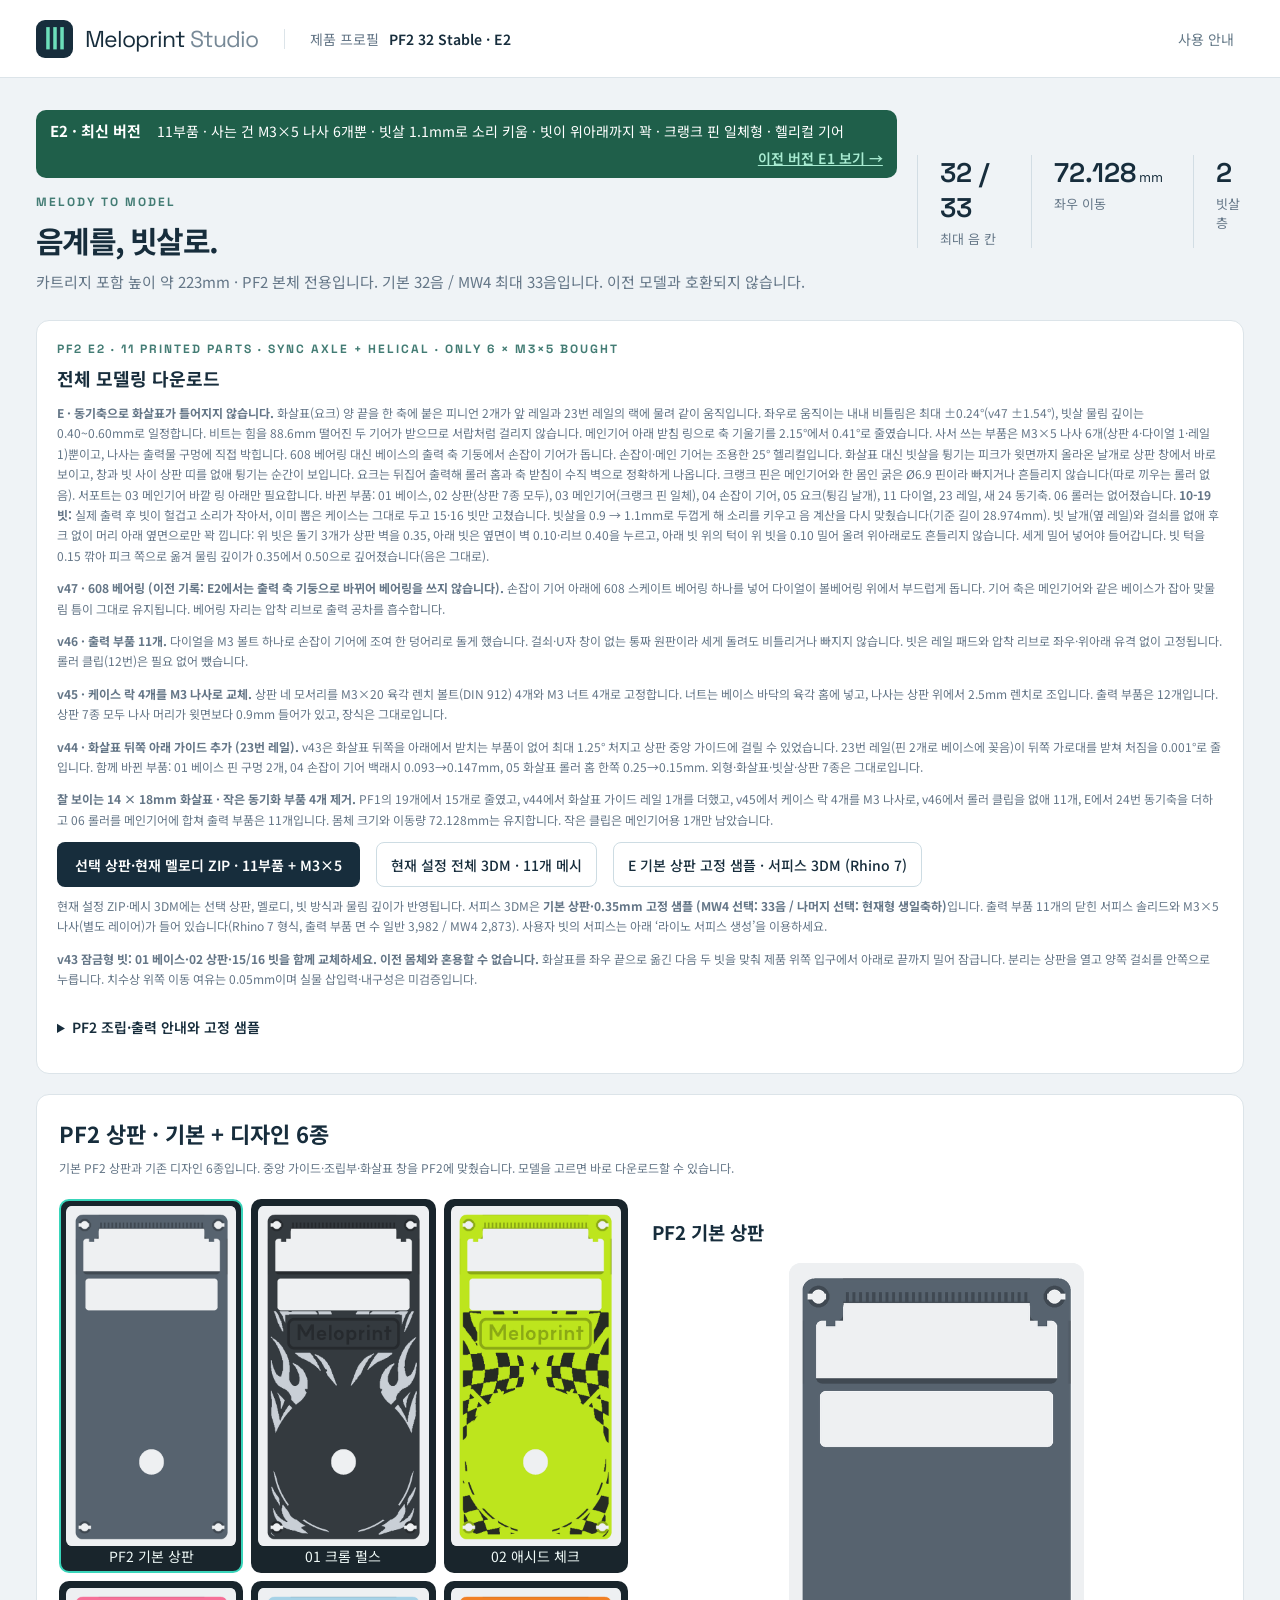
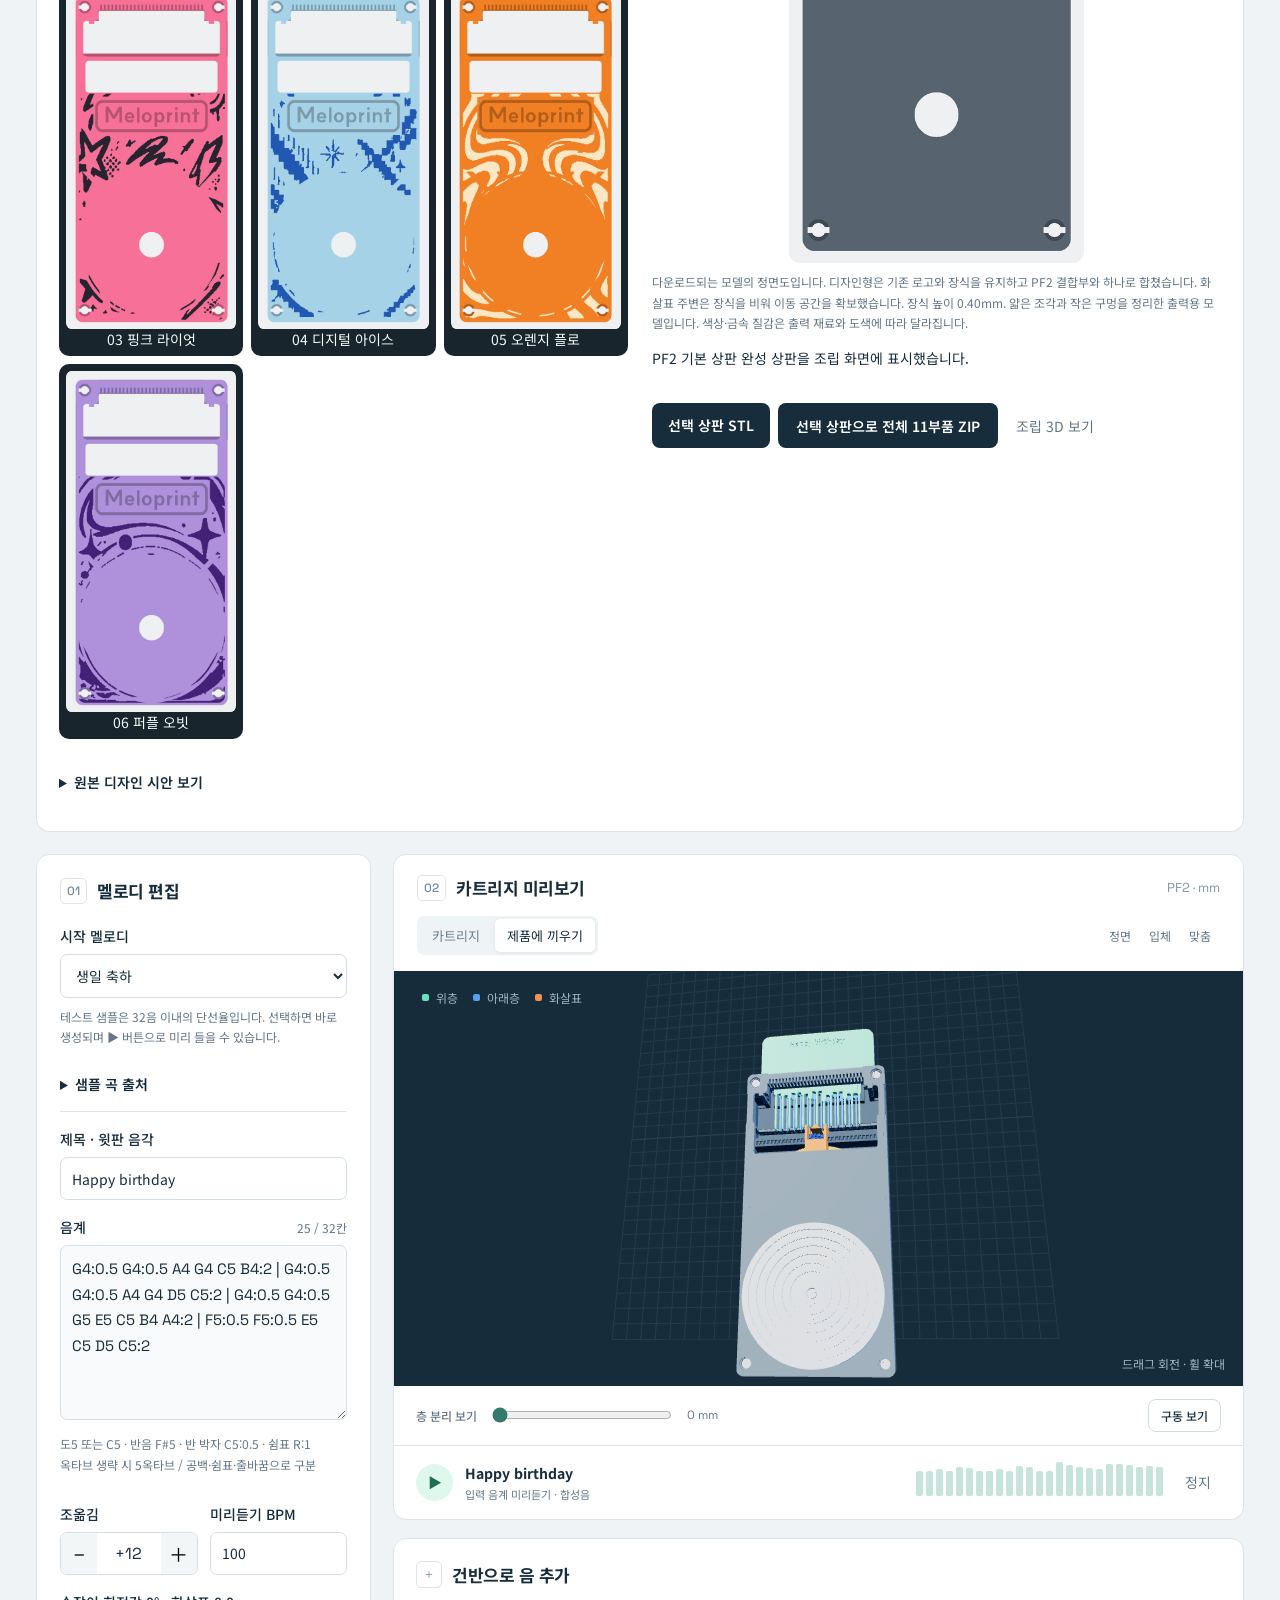
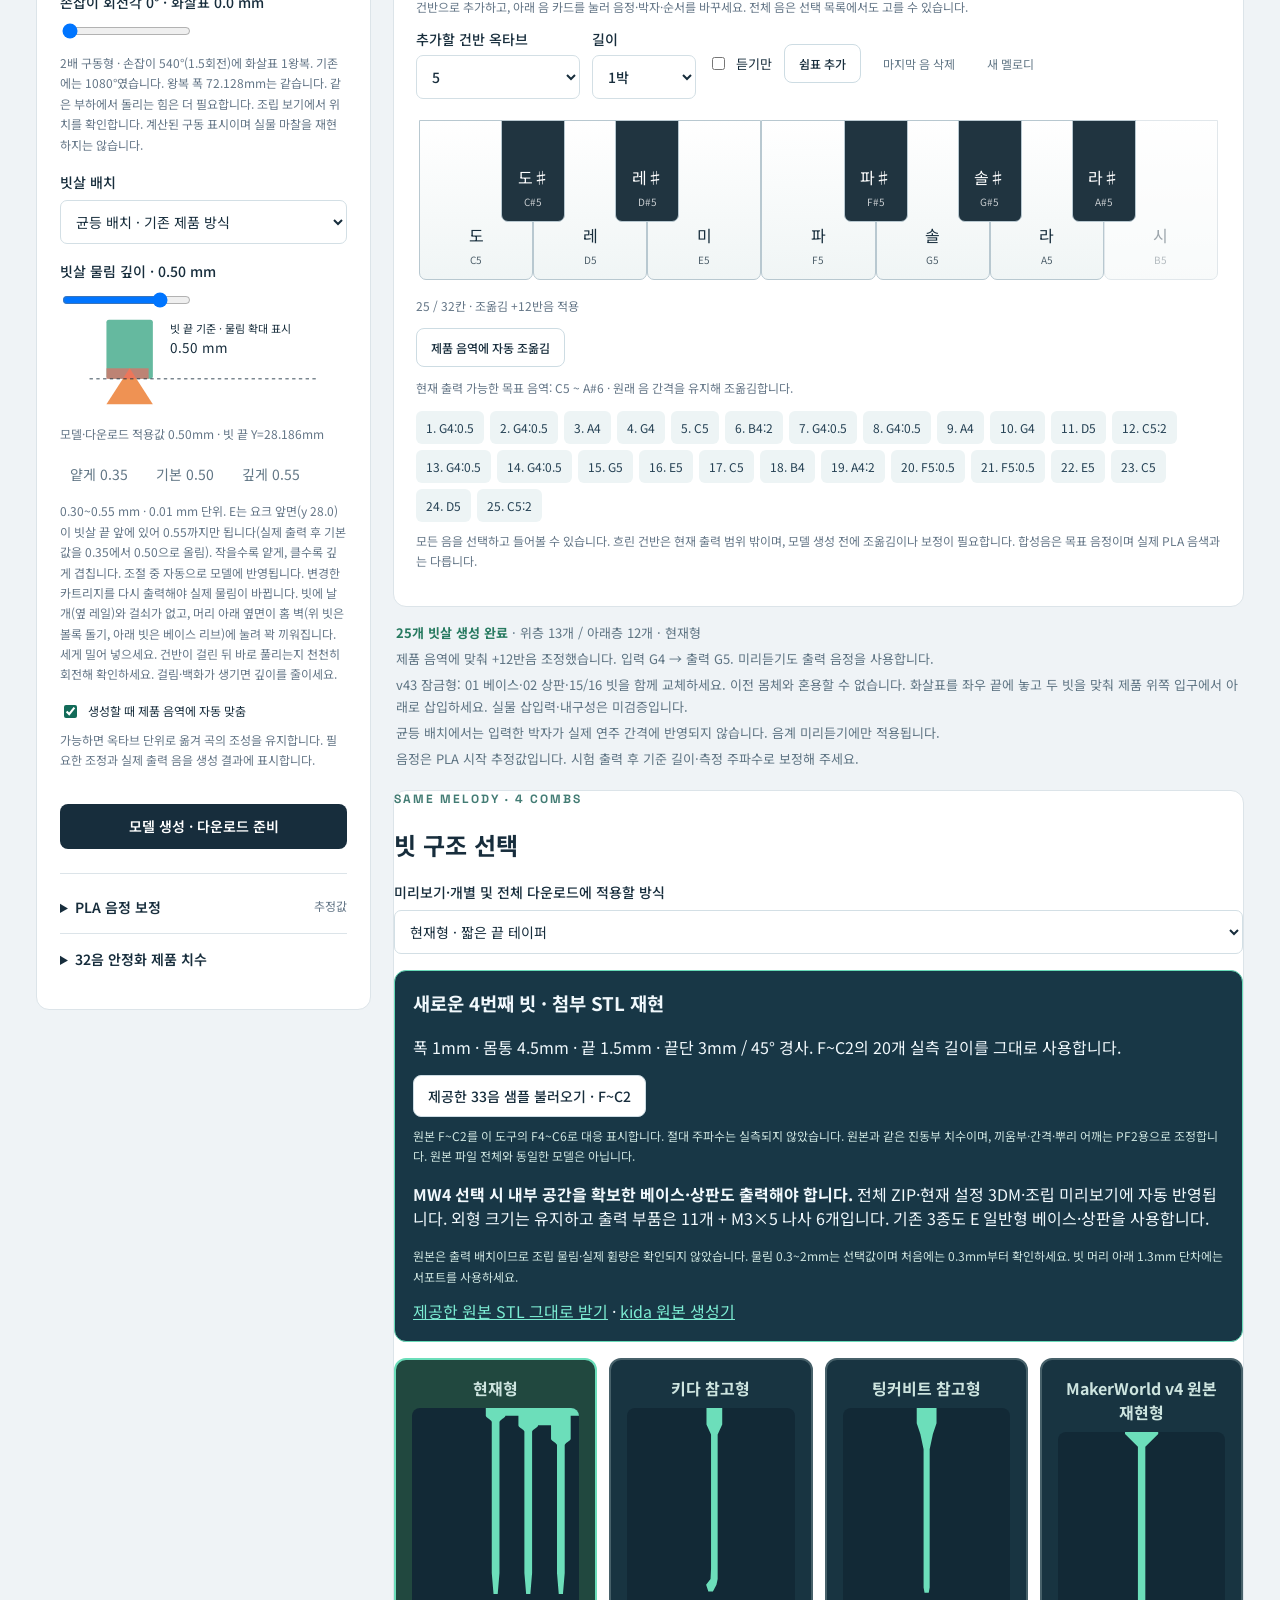
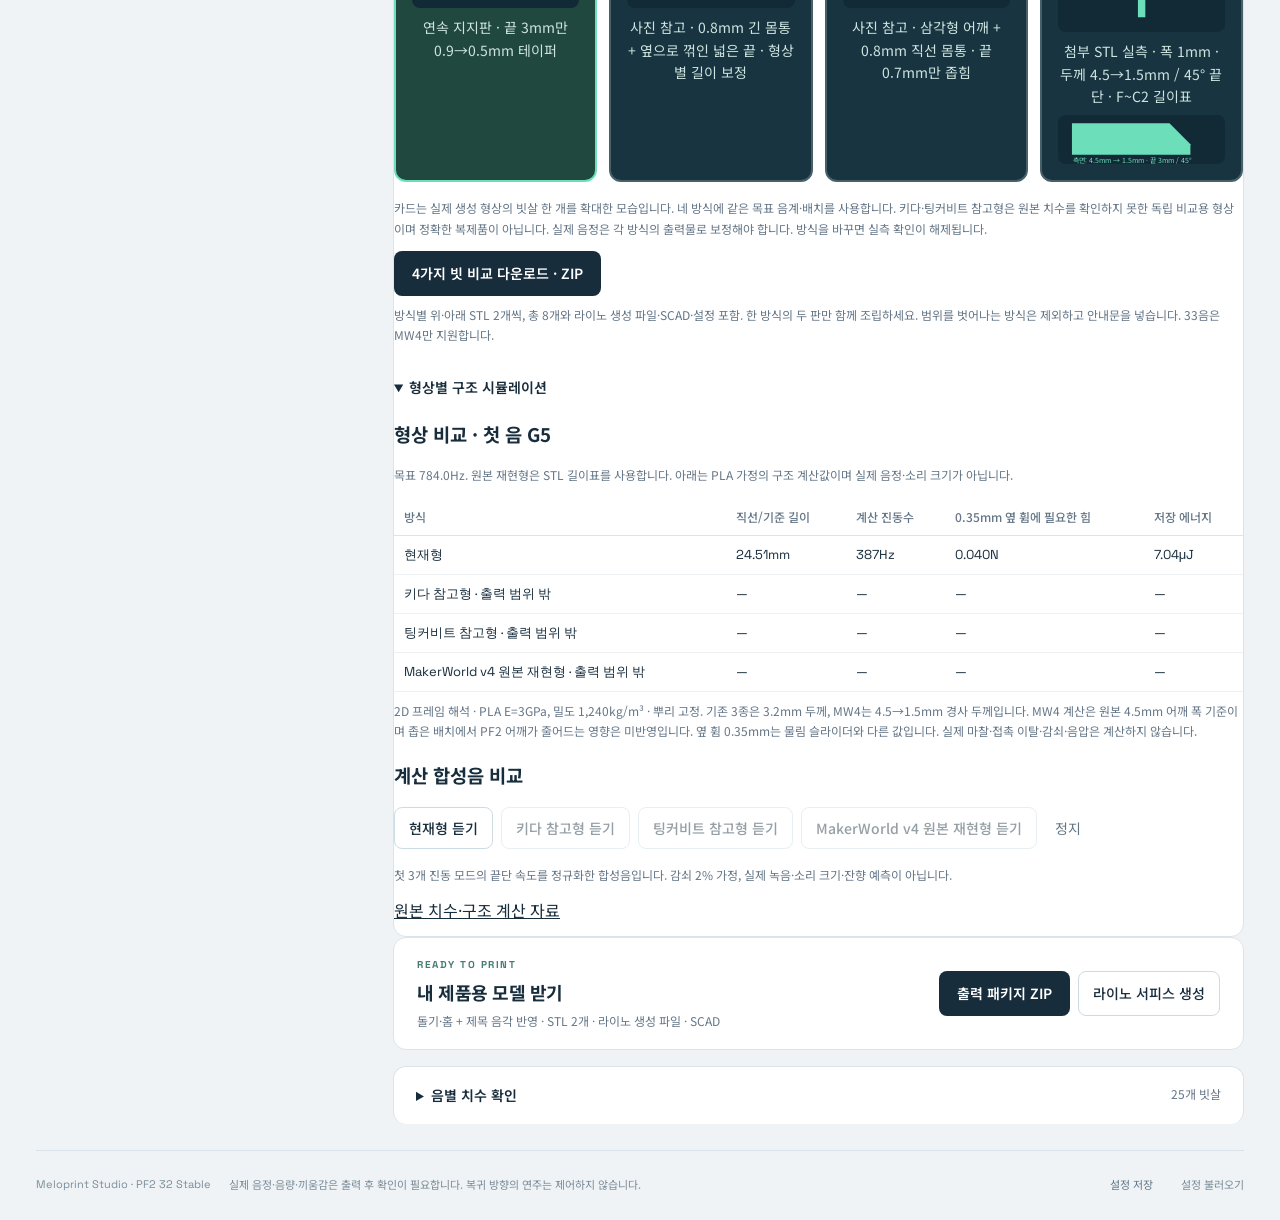
==== commit 89d62a76: "E2 combs: 1.1 mm tines retuned (Lref 28.974), tighter side press, stack ridge so the combs do not mo" ====
--- a/index.html
+++ b/index.html
@@ -1,8 +1,8 @@
 <!doctype html><html lang="ko"><head><meta charset="utf-8"><meta name="viewport" content="width=device-width,initial-scale=1"><meta name="theme-color" content="#152b39"><title>Meloprint Studio E2 — 음악 카트리지 모델링</title><meta name="description" content="PF2 32 Stable 전용 음계 입력, 3D 빗살 생성, 출력 파일 다운로드."><link rel="icon" type="image/svg+xml" href="data:image/svg+xml,%3Csvg xmlns='http://www.w3.org/2000/svg' viewBox='0 0 32 32'%3E%3Crect width='32' height='32' rx='7' fill='%23152b39'/%3E%3Cpath d='M8 8h16M9 8v16m5-16v12m5-12v16m5-16v10' stroke='%2368e0be' stroke-width='3'/%3E%3C/svg%3E"><link rel="stylesheet" href="style.css"></head><body>
 <header class="topbar"><a class="brand" href="./"><span class="brandmark" aria-hidden="true">Ⅲ</span><span>Meloprint <b>Studio</b></span></a><div class="profile-badge"><span>제품 프로필</span><strong>PF2 32 Stable · E2</strong></div><button id="helpBtn" class="quiet">사용 안내</button></header>
 <main>
-<section class="intro"><div><div class="version-bar" style="display:flex;flex-wrap:wrap;align-items:center;gap:6px 16px;margin:0 0 16px;padding:10px 14px;border-radius:10px;background:#1f5f4a;color:#fff;font-size:14px;line-height:1.45"><strong style="font-size:15px">E2 · 최신 버전</strong><span>11부품 · 사는 건 M3×5 나사 6개뿐 · 빗 날개 없이 옆면으로 꽉 끼고 더 깊게 튕김 · 크랭크 핀 일체형 · 헬리컬 기어</span><a href="e1/" style="margin-left:auto;color:#a9ecd2;font-weight:600;text-decoration:underline">이전 버전 E1 보기 →</a></div><p class="eyebrow">MELODY TO MODEL</p><h1>음계를, 빗살로.</h1><p>카트리지 포함 높이 약 223mm · PF2 본체 전용입니다. 기본 32음 / MW4 최대 33음입니다. 이전 모델과 호환되지 않습니다.</p></div><div class="fit-summary"><span><b>32 / 33</b> 최대 음 칸</span><span><b>72.128<small>mm</small></b> 좌우 이동</span><span><b>2</b> 빗살 층</span></div></section>
-<section class="panel full-downloads"><p class="eyebrow">PF2 E2 · 11 PRINTED PARTS · SYNC AXLE + HELICAL · ONLY 6 × M3×5 BOUGHT</p><h2>전체 모델링 다운로드</h2><p class="hint"><strong>E · 동기축으로 화살표가 틀어지지 않습니다.</strong> 화살표(요크) 양 끝을 한 축에 붙은 피니언 2개가 앞 레일과 23번 레일의 랙에 물려 같이 움직입니다. 좌우로 움직이는 내내 비틀림은 최대 ±0.24°(v47 ±1.54°), 빗살 물림 깊이는 0.40~0.60mm로 일정합니다. 비트는 힘을 88.6mm 떨어진 두 기어가 받으므로 서랍처럼 걸리지 않습니다. 메인기어 아래 받침 링으로 축 기울기를 2.15°에서 0.41°로 줄였습니다. 사서 쓰는 부품은 M3×5 나사 6개(상판 4·다이얼 1·레일 1)뿐이고, 나사는 출력물 구멍에 직접 박힙니다. 608 베어링 대신 베이스의 출력 축 기둥에서 손잡이 기어가 돕니다. 손잡이·메인 기어는 조용한 25° 헬리컬입니다. 화살표 대신 빗살을 튕기는 피크가 윗면까지 올라온 날개로 상판 창에서 바로 보이고, 창과 빗 사이 상판 띠를 없애 튕기는 순간이 보입니다. 요크는 뒤집어 출력해 롤러 홈과 축 받침이 수직 벽으로 정확하게 나옵니다. 크랭크 핀은 메인기어와 한 몸인 굵은 Ø6.9 핀이라 빠지거나 흔들리지 않습니다(따로 끼우는 롤러 없음). 서포트는 03 메인기어 바깥 링 아래만 필요합니다. 바뀐 부품: 01 베이스, 02 상판(상판 7종 모두), 03 메인기어(크랭크 핀 일체), 04 손잡이 기어, 05 요크(튕김 날개), 11 다이얼, 23 레일, 새 24 동기축. 06 롤러는 없어졌습니다. <strong>10-19 빗:</strong> 실제 출력 후 빗이 헐겁고 소리가 작아서, 이미 뽑은 케이스는 그대로 두고 15·16 빗만 고쳤습니다. 빗 양옆의 날개(옆 레일)와 걸쇠를 없애고 머리 아래 옆면을 통째로 채워, 후크 없이 옆면으로만 꽉 낍니다. 위 빗은 옆면의 작은 반원 돌기 4개(볼록볼록)가 상판 벽을 0.20 누르고, 아래 빗은 베이스 리브가 옆면을 0.25 누릅니다. 세게 밀어 넣어야 들어갑니다. 빗 턱을 0.15 깎아 피크 쪽으로 옮겨 물림 깊이가 0.35에서 0.50으로 깊어졌습니다(음은 그대로).</p><p class="hint"><strong>v47 · 608 베어링 (이전 기록: E2에서는 출력 축 기둥으로 바뀌어 베어링을 쓰지 않습니다).</strong> 손잡이 기어 아래에 608 스케이트 베어링 하나를 넣어 다이얼이 볼베어링 위에서 부드럽게 돕니다. 기어 축은 메인기어와 같은 베이스가 잡아 맞물림 틈이 그대로 유지됩니다. 베어링 자리는 압착 리브로 출력 공차를 흡수합니다.</p><p class="hint"><strong>v46 · 출력 부품 11개.</strong> 다이얼을 M3 볼트 하나로 손잡이 기어에 조여 한 덩어리로 돌게 했습니다. 걸쇠·U자 창이 없는 통짜 원판이라 세게 돌려도 비틀리거나 빠지지 않습니다. 빗은 레일 패드와 압착 리브로 좌우·위아래 유격 없이 고정됩니다. 롤러 클립(12번)은 필요 없어 뺐습니다.</p><p class="hint"><strong>v45 · 케이스 락 4개를 M3 나사로 교체.</strong> 상판 네 모서리를 M3×20 육각 렌치 볼트(DIN 912) 4개와 M3 너트 4개로 고정합니다. 너트는 베이스 바닥의 육각 홈에 넣고, 나사는 상판 위에서 2.5mm 렌치로 조입니다. 출력 부품은 12개입니다. 상판 7종 모두 나사 머리가 윗면보다 0.9mm 들어가 있고, 장식은 그대로입니다.</p><p class="hint"><strong>v44 · 화살표 뒤쪽 아래 가이드 추가 (23번 레일).</strong> v43은 화살표 뒤쪽을 아래에서 받치는 부품이 없어 최대 1.25° 처지고 상판 중앙 가이드에 걸릴 수 있었습니다. 23번 레일(핀 2개로 베이스에 꽂음)이 뒤쪽 가로대를 받쳐 처짐을 0.001°로 줄입니다. 함께 바뀐 부품: 01 베이스 핀 구멍 2개, 04 손잡이 기어 백래시 0.093→0.147mm, 05 화살표 롤러 홈 한쪽 0.25→0.15mm. 외형·화살표·빗살·상판 7종은 그대로입니다.</p><p class="hint"><strong>잘 보이는 14 × 18mm 화살표 · 작은 동기화 부품 4개 제거.</strong> PF1의 19개에서 15개로 줄였고, v44에서 화살표 가이드 레일 1개를 더했고, v45에서 케이스 락 4개를 M3 나사로, v46에서 롤러 클립을 없애 11개, E에서 24번 동기축을 더하고 06 롤러를 메인기어에 합쳐 출력 부품은 11개입니다. 몸체 크기와 이동량 72.128mm는 유지합니다. 작은 클립은 메인기어용 1개만 남았습니다.</p><div class="cover-actions"><button id="downloadFullZip" class="primary">선택 상판·현재 멜로디 ZIP · 11부품 + M3×5</button><p id="fullZipStatus" role="status"></p><button id="download3dm" class="outline">현재 설정 전체 3DM · 11개 메시</button><p id="cadStatus" role="status"></p><button class="outline" id="downloadSurface3dm">E 기본 상판 고정 샘플 · 서피스 3DM (Rhino 7)</button><p id="surfaceCadStatus" role="status"></p></div><p class="hint">현재 설정 ZIP·메시 3DM에는 선택 상판, 멜로디, 빗 방식과 물림 깊이가 반영됩니다. 서피스 3DM은 <strong>기본 상판·0.35mm 고정 샘플 (MW4 선택: 33음 / 나머지 선택: 현재형 생일축하)</strong>입니다. 출력 부품 11개의 닫힌 서피스 솔리드와 M3×5 나사(별도 레이어)가 들어 있습니다(Rhino 7 형식, 출력 부품 면 수 일반 3,251 / MW4 2,884). 사용자 빗의 서피스는 아래 ‘라이노 서피스 생성’을 이용하세요.</p><p class="hint"><strong>v43 잠금형 빗: 01 베이스·02 상판·15/16 빗을 함께 교체하세요. 이전 몸체와 혼용할 수 없습니다.</strong> 화살표를 좌우 끝으로 옮긴 다음 두 빗을 맞춰 제품 위쪽 입구에서 아래로 끝까지 밀어 잠급니다. 분리는 상판을 열고 양쪽 걸쇠를 안쪽으로 누릅니다. 치수상 위쪽 이동 여유는 0.05mm이며 실물 삽입력·내구성은 미검증입니다.</p><details><summary>PF2 조립·출력 안내와 고정 샘플</summary><p class="hint">v40 이하 PF2 출력물에서는 01·03·04·06·11·22번을 v41로 교체합니다. v43은 R2 창 모서리를 유지하고 빗 삽입 통로와 잠금턱을 변경했습니다. 화살표는 유지합니다. 11번은 기존 작은 클립이 아니라 마지막에 끼우는 큰 손잡이 원판입니다. 이전 CG1/RevJ 구동부와 혼용하지 마세요. E는 동기축과 두 랙이 화살표를 정렬하고, 상판이 화살표가 들리지 않게 위를 막으므로 상판을 닫고 사용합니다. v43 몸체로 교체한 이후에는 15·16 두 판을 함께 교체합니다.</p><a class="outline" href="downloads/Meloprint_PF2_Print_Package.zip" download>E 현재형 고정 샘플 전체 ZIP · STEP·3DM·설명서</a> <a class="outline" href="downloads/Meloprint_PF2_MW4_Print_Package.zip" download>E MW4 33음 고정 샘플 전체 ZIP · STEP·3DM</a> <a class="outline" href="downloads/Meloprint_PF2_E2_Print_Plates.zip" download>출력 판 3MF · 220mm 판 4장 (AP1·MW4, 03 바깥 링 아래만 서포트)</a><p class="hint"><strong>E 조립 순서:</strong> 축 기둥에 그리스를 조금 바르고 04 기어를 베이스 축 기둥에 끼움 → 03 메인기어·10 클립 → 23 레일 핀 2개를 베이스 구멍에 꽂은 뒤, 베이스를 옆으로 세워 바닥에서 M3×5으로 고정(나사가 레일에 직접 박힘) → 크랭크를 약 45°로 돌리고 크랭크 핀에 그리스를 조금 바름 → <strong>24 동기축을 두 랙 위에 올려 크랭크 핀 바로 위로 굴림</strong> → 05 요크를 위에서 내려 축 위에 얹음 → 요크를 가운데 두고 02 상판, M3×5 4개(베이스 모서리 기둥에 직접 박힘) → 11 다이얼을 육각에 끼우고 M3×5로 조임 → 요크를 끝으로 옮기고 15 아래 빗, 16 위 빗 순서로 뒤에서 끝까지 세게 밀어 넣음(홈에 꽉 끼는 압입). 빗을 뺄 때는 나사 4개를 풀고 상판을 엽니다. 05 요크는 뒤집어서(윗면이 바닥), 23 레일은 빗 반대쪽 긴 면을 바닥에, 24 동기축은 뒤 링을 바닥에 세워(브림 8~10mm) 출력합니다. 서포트는 03 메인기어 바깥 링 아래만 필요합니다.</p><p class="hint">v41: 아래 기어 → 상판 → 위 손잡이 순으로 조립합니다. 새 손잡이 걸쇠는 동봉 시험편으로 먼저 확인하세요. 서포트가 필요한 부위가 있습니다. 먼저 동봉된 가이드 시험편으로 출력 공차를 확인하세요. 검사 결과는 CAD 형상 기준이며 실제 마찰·내구성·음질은 시험 전입니다. 디자인 상판은 PF2 가이드와 화살표 이동 공간을 유지하도록 갱신했습니다.</p></details></section>
+<section class="intro"><div><div class="version-bar" style="display:flex;flex-wrap:wrap;align-items:center;gap:6px 16px;margin:0 0 16px;padding:10px 14px;border-radius:10px;background:#1f5f4a;color:#fff;font-size:14px;line-height:1.45"><strong style="font-size:15px">E2 · 최신 버전</strong><span>11부품 · 사는 건 M3×5 나사 6개뿐 · 빗살 1.1mm로 소리 키움 · 빗이 위아래까지 꽉 · 크랭크 핀 일체형 · 헬리컬 기어</span><a href="e1/" style="margin-left:auto;color:#a9ecd2;font-weight:600;text-decoration:underline">이전 버전 E1 보기 →</a></div><p class="eyebrow">MELODY TO MODEL</p><h1>음계를, 빗살로.</h1><p>카트리지 포함 높이 약 223mm · PF2 본체 전용입니다. 기본 32음 / MW4 최대 33음입니다. 이전 모델과 호환되지 않습니다.</p></div><div class="fit-summary"><span><b>32 / 33</b> 최대 음 칸</span><span><b>72.128<small>mm</small></b> 좌우 이동</span><span><b>2</b> 빗살 층</span></div></section>
+<section class="panel full-downloads"><p class="eyebrow">PF2 E2 · 11 PRINTED PARTS · SYNC AXLE + HELICAL · ONLY 6 × M3×5 BOUGHT</p><h2>전체 모델링 다운로드</h2><p class="hint"><strong>E · 동기축으로 화살표가 틀어지지 않습니다.</strong> 화살표(요크) 양 끝을 한 축에 붙은 피니언 2개가 앞 레일과 23번 레일의 랙에 물려 같이 움직입니다. 좌우로 움직이는 내내 비틀림은 최대 ±0.24°(v47 ±1.54°), 빗살 물림 깊이는 0.40~0.60mm로 일정합니다. 비트는 힘을 88.6mm 떨어진 두 기어가 받으므로 서랍처럼 걸리지 않습니다. 메인기어 아래 받침 링으로 축 기울기를 2.15°에서 0.41°로 줄였습니다. 사서 쓰는 부품은 M3×5 나사 6개(상판 4·다이얼 1·레일 1)뿐이고, 나사는 출력물 구멍에 직접 박힙니다. 608 베어링 대신 베이스의 출력 축 기둥에서 손잡이 기어가 돕니다. 손잡이·메인 기어는 조용한 25° 헬리컬입니다. 화살표 대신 빗살을 튕기는 피크가 윗면까지 올라온 날개로 상판 창에서 바로 보이고, 창과 빗 사이 상판 띠를 없애 튕기는 순간이 보입니다. 요크는 뒤집어 출력해 롤러 홈과 축 받침이 수직 벽으로 정확하게 나옵니다. 크랭크 핀은 메인기어와 한 몸인 굵은 Ø6.9 핀이라 빠지거나 흔들리지 않습니다(따로 끼우는 롤러 없음). 서포트는 03 메인기어 바깥 링 아래만 필요합니다. 바뀐 부품: 01 베이스, 02 상판(상판 7종 모두), 03 메인기어(크랭크 핀 일체), 04 손잡이 기어, 05 요크(튕김 날개), 11 다이얼, 23 레일, 새 24 동기축. 06 롤러는 없어졌습니다. <strong>10-19 빗:</strong> 실제 출력 후 빗이 헐겁고 소리가 작아서, 이미 뽑은 케이스는 그대로 두고 15·16 빗만 고쳤습니다. 빗살을 0.9 → 1.1mm로 두껍게 해 소리를 키우고 음 계산을 다시 맞췄습니다(기준 길이 28.974mm). 빗 날개(옆 레일)와 걸쇠를 없애 후크 없이 머리 아래 옆면으로만 꽉 낍니다: 위 빗은 돌기 3개가 상판 벽을 0.35, 아래 빗은 옆면이 벽 0.10·리브 0.40을 누르고, 아래 빗 위의 턱이 위 빗을 0.10 밀어 올려 위아래로도 흔들리지 않습니다. 세게 밀어 넣어야 들어갑니다. 빗 턱을 0.15 깎아 피크 쪽으로 옮겨 물림 깊이가 0.35에서 0.50으로 깊어졌습니다(음은 그대로).</p><p class="hint"><strong>v47 · 608 베어링 (이전 기록: E2에서는 출력 축 기둥으로 바뀌어 베어링을 쓰지 않습니다).</strong> 손잡이 기어 아래에 608 스케이트 베어링 하나를 넣어 다이얼이 볼베어링 위에서 부드럽게 돕니다. 기어 축은 메인기어와 같은 베이스가 잡아 맞물림 틈이 그대로 유지됩니다. 베어링 자리는 압착 리브로 출력 공차를 흡수합니다.</p><p class="hint"><strong>v46 · 출력 부품 11개.</strong> 다이얼을 M3 볼트 하나로 손잡이 기어에 조여 한 덩어리로 돌게 했습니다. 걸쇠·U자 창이 없는 통짜 원판이라 세게 돌려도 비틀리거나 빠지지 않습니다. 빗은 레일 패드와 압착 리브로 좌우·위아래 유격 없이 고정됩니다. 롤러 클립(12번)은 필요 없어 뺐습니다.</p><p class="hint"><strong>v45 · 케이스 락 4개를 M3 나사로 교체.</strong> 상판 네 모서리를 M3×20 육각 렌치 볼트(DIN 912) 4개와 M3 너트 4개로 고정합니다. 너트는 베이스 바닥의 육각 홈에 넣고, 나사는 상판 위에서 2.5mm 렌치로 조입니다. 출력 부품은 12개입니다. 상판 7종 모두 나사 머리가 윗면보다 0.9mm 들어가 있고, 장식은 그대로입니다.</p><p class="hint"><strong>v44 · 화살표 뒤쪽 아래 가이드 추가 (23번 레일).</strong> v43은 화살표 뒤쪽을 아래에서 받치는 부품이 없어 최대 1.25° 처지고 상판 중앙 가이드에 걸릴 수 있었습니다. 23번 레일(핀 2개로 베이스에 꽂음)이 뒤쪽 가로대를 받쳐 처짐을 0.001°로 줄입니다. 함께 바뀐 부품: 01 베이스 핀 구멍 2개, 04 손잡이 기어 백래시 0.093→0.147mm, 05 화살표 롤러 홈 한쪽 0.25→0.15mm. 외형·화살표·빗살·상판 7종은 그대로입니다.</p><p class="hint"><strong>잘 보이는 14 × 18mm 화살표 · 작은 동기화 부품 4개 제거.</strong> PF1의 19개에서 15개로 줄였고, v44에서 화살표 가이드 레일 1개를 더했고, v45에서 케이스 락 4개를 M3 나사로, v46에서 롤러 클립을 없애 11개, E에서 24번 동기축을 더하고 06 롤러를 메인기어에 합쳐 출력 부품은 11개입니다. 몸체 크기와 이동량 72.128mm는 유지합니다. 작은 클립은 메인기어용 1개만 남았습니다.</p><div class="cover-actions"><button id="downloadFullZip" class="primary">선택 상판·현재 멜로디 ZIP · 11부품 + M3×5</button><p id="fullZipStatus" role="status"></p><button id="download3dm" class="outline">현재 설정 전체 3DM · 11개 메시</button><p id="cadStatus" role="status"></p><button class="outline" id="downloadSurface3dm">E 기본 상판 고정 샘플 · 서피스 3DM (Rhino 7)</button><p id="surfaceCadStatus" role="status"></p></div><p class="hint">현재 설정 ZIP·메시 3DM에는 선택 상판, 멜로디, 빗 방식과 물림 깊이가 반영됩니다. 서피스 3DM은 <strong>기본 상판·0.35mm 고정 샘플 (MW4 선택: 33음 / 나머지 선택: 현재형 생일축하)</strong>입니다. 출력 부품 11개의 닫힌 서피스 솔리드와 M3×5 나사(별도 레이어)가 들어 있습니다(Rhino 7 형식, 출력 부품 면 수 일반 3,982 / MW4 2,873). 사용자 빗의 서피스는 아래 ‘라이노 서피스 생성’을 이용하세요.</p><p class="hint"><strong>v43 잠금형 빗: 01 베이스·02 상판·15/16 빗을 함께 교체하세요. 이전 몸체와 혼용할 수 없습니다.</strong> 화살표를 좌우 끝으로 옮긴 다음 두 빗을 맞춰 제품 위쪽 입구에서 아래로 끝까지 밀어 잠급니다. 분리는 상판을 열고 양쪽 걸쇠를 안쪽으로 누릅니다. 치수상 위쪽 이동 여유는 0.05mm이며 실물 삽입력·내구성은 미검증입니다.</p><details><summary>PF2 조립·출력 안내와 고정 샘플</summary><p class="hint">v40 이하 PF2 출력물에서는 01·03·04·06·11·22번을 v41로 교체합니다. v43은 R2 창 모서리를 유지하고 빗 삽입 통로와 잠금턱을 변경했습니다. 화살표는 유지합니다. 11번은 기존 작은 클립이 아니라 마지막에 끼우는 큰 손잡이 원판입니다. 이전 CG1/RevJ 구동부와 혼용하지 마세요. E는 동기축과 두 랙이 화살표를 정렬하고, 상판이 화살표가 들리지 않게 위를 막으므로 상판을 닫고 사용합니다. v43 몸체로 교체한 이후에는 15·16 두 판을 함께 교체합니다.</p><a class="outline" href="downloads/Meloprint_PF2_Print_Package.zip" download>E 현재형 고정 샘플 전체 ZIP · STEP·3DM·설명서</a> <a class="outline" href="downloads/Meloprint_PF2_MW4_Print_Package.zip" download>E MW4 33음 고정 샘플 전체 ZIP · STEP·3DM</a> <a class="outline" href="downloads/Meloprint_PF2_E2_Print_Plates.zip" download>출력 판 3MF · 220mm 판 4장 (AP1·MW4, 03 바깥 링 아래만 서포트)</a><p class="hint"><strong>E 조립 순서:</strong> 축 기둥에 그리스를 조금 바르고 04 기어를 베이스 축 기둥에 끼움 → 03 메인기어·10 클립 → 23 레일 핀 2개를 베이스 구멍에 꽂은 뒤, 베이스를 옆으로 세워 바닥에서 M3×5으로 고정(나사가 레일에 직접 박힘) → 크랭크를 약 45°로 돌리고 크랭크 핀에 그리스를 조금 바름 → <strong>24 동기축을 두 랙 위에 올려 크랭크 핀 바로 위로 굴림</strong> → 05 요크를 위에서 내려 축 위에 얹음 → 요크를 가운데 두고 02 상판, M3×5 4개(베이스 모서리 기둥에 직접 박힘) → 11 다이얼을 육각에 끼우고 M3×5로 조임 → 요크를 끝으로 옮기고 15 아래 빗, 16 위 빗 순서로 뒤에서 끝까지 세게 밀어 넣음(홈에 꽉 끼는 압입). 빗을 뺄 때는 나사 4개를 풀고 상판을 엽니다. 05 요크는 뒤집어서(윗면이 바닥), 23 레일은 빗 반대쪽 긴 면을 바닥에, 24 동기축은 뒤 링을 바닥에 세워(브림 8~10mm) 출력합니다. 서포트는 03 메인기어 바깥 링 아래만 필요합니다.</p><p class="hint">v41: 아래 기어 → 상판 → 위 손잡이 순으로 조립합니다. 새 손잡이 걸쇠는 동봉 시험편으로 먼저 확인하세요. 서포트가 필요한 부위가 있습니다. 먼저 동봉된 가이드 시험편으로 출력 공차를 확인하세요. 검사 결과는 CAD 형상 기준이며 실제 마찰·내구성·음질은 시험 전입니다. 디자인 상판은 PF2 가이드와 화살표 이동 공간을 유지하도록 갱신했습니다.</p></details></section>
 <section class="panel cover-designer" id="coverDesigner"><h2>PF2 상판 · 기본 + 디자인 6종</h2><p class="hint">기본 PF2 상판과 기존 디자인 6종입니다. 중앙 가이드·조립부·화살표 창을 PF2에 맞췄습니다. 모델을 고르면 바로 다운로드할 수 있습니다.</p><div class="cover-grid"><div class="cover-settings"><div id="coverChoices" class="cover-choices" role="group" aria-label="완성 상판 선택"></div><details><summary>원본 디자인 시안 보기</summary><img src="assets/cover-concepts.png" alt="완성 상판 디자인 원본 6종" style="width:100%;height:auto"></details></div><div class="cover-result"><h3 id="coverModelName"></h3><img id="coverModelPreview" class="fixed-cover-preview" alt="실제 완성 상판 모델"><p class="hint">다운로드되는 모델의 정면도입니다. 디자인형은 기존 로고와 장식을 유지하고 PF2 결합부와 하나로 합쳤습니다. 화살표 주변은 장식을 비워 이동 공간을 확보했습니다. 장식 높이 0.40mm. 얇은 조각과 작은 구멍을 정리한 출력용 모델입니다. 색상·금속 질감은 출력 재료와 도색에 따라 달라집니다.</p><p id="coverStatus" role="status" aria-live="polite"></p><div class="cover-actions"><a id="coverStl" class="primary" download>선택 상판 STL</a><button id="coverFullZip" class="primary">선택 상판으로 전체 11부품 ZIP</button><button id="cover3d" class="quiet">조립 3D 보기</button></div></div></div></section>
 <div class="workspace"><aside class="editor panel">
 <div class="section-title"><span class="step">01</span><h2>멜로디 편집</h2></div>
@@ -15,7 +15,7 @@
 <label for="driveAngle">손잡이 회전각 <output id="driveAngleValue">0°</output></label><input id="driveAngle" type="range" min="0" max="540" step="1" value="0"><p class="hint">2배 구동형 · 손잡이 540°(1.5회전)에 화살표 1왕복. 기존에는 1080°였습니다. 왕복 폭 72.128mm는 같습니다. 같은 부하에서 돌리는 힘은 더 필요합니다. 조립 보기에서 위치를 확인합니다. 계산된 구동 표시이며 실물 마찰을 재현하지는 않습니다.</p><label for="layout">빗살 배치</label><select id="layout"><option value="uniform">균등 배치 · 기존 제품 방식</option><option value="rhythm">박자 반영 · 일정 회전 속도 기준</option></select>
 <label for="pluckDepth">빗살 물림 깊이 · <output id="pluckDepthValue" for="pluckDepth">0.50 mm</output></label><input id="pluckDepth" type="range" min="0.30" max="0.55" step="0.01" value="0.50" aria-describedby="pluckDepthHint"><div id="depthPreview" aria-live="polite"><svg viewBox="0 0 340 115" width="100%" style="max-width:400px" role="img" aria-label="물림 깊이 확대 개념도"><rect x="55" y="8" width="55" height="70" rx="3" fill="#65b99f"/><path id="depthPick" fill="#ef9253" d="M180 100 L230 100 L205 78Z"/><rect id="depthOverlap" x="180" y="78" width="50" height="0" fill="#ed675f" opacity=".65"/><line x1="35" y1="78" x2="305" y2="78" stroke="currentColor" stroke-dasharray="4 4"/><text x="130" y="24" fill="currentColor" font-size="13">빗 끝 기준 · 물림 확대 표시</text><text id="depthDiagramValue" x="130" y="47" fill="currentColor" font-size="16"></text></svg><p id="depthApplied" class="hint"></p></div><div id="pluckPresets" class="cover-actions" role="group" aria-label="물림 깊이 비교"><button type="button" class="quiet" data-depth="0.35">얕게 0.35</button><button type="button" class="quiet" data-depth="0.50">기본 0.50</button><button type="button" class="quiet" data-depth="0.55">깊게 0.55</button></div><p class="hint" id="pluckDepthHint">0.30~0.55 mm · 0.01 mm 단위. E는 요크 앞면(y 28.0)이 빗살 끝 앞에 있어 0.55까지만 됩니다(실제 출력 후 기본값을 0.35에서 0.50으로 올림). 작을수록 얕게, 클수록 깊게 겹칩니다. 조절 중 자동으로 모델에 반영됩니다. 변경한 카트리지를 다시 출력해야 실제 물림이 바뀝니다. 빗에 날개(옆 레일)와 걸쇠가 없고, 머리 아래 옆면이 홈 벽(위 빗은 볼록 돌기, 아래 빗은 베이스 리브)에 눌려 꽉 끼워집니다. 세게 밀어 넣으세요. 건반이 걸린 뒤 바로 풀리는지 천천히 회전해 확인하세요. 걸림·백화가 생기면 깊이를 줄이세요.</p>
 <label class="check"><input type="checkbox" id="autoFit" checked>생성할 때 제품 음역에 자동 맞춤</label><p class="hint">가능하면 옥타브 단위로 옮겨 곡의 조성을 유지합니다. 필요한 조정과 실제 출력 음을 생성 결과에 표시합니다.</p><button class="primary" id="generate">모델 생성 · 다운로드 준비</button>
-<div class="divider"></div><details id="calibration"><summary>PLA 음정 보정 <span id="calStatus">추정값</span></summary><p class="hint">선택한 방식의 빗을 조립한 상태에서 측정한 빗살 길이와 주파수를 넣으세요. 이전 구조의 측정값은 다시 보정해야 합니다. 기본값은 미측정 시작값입니다. kida의 실측 음향 설계를 사용한 것이 아니며, 미리듣기는 목표 음의 합성음입니다. 보정 후에도 조립 상태에서 각 음을 확인하세요.</p><div class="two-cols"><div><label for="refLength">기준 길이 · mm</label><input id="refLength" type="number" min="15.68" max="29.68" step="0.1" value="26.208"></div><div><label for="refHz">측정 주파수 · Hz</label><input id="refHz" type="number" min="100" max="2500" step="0.1" value="561.22449"></div></div><label class="check"><input type="checkbox" id="measured">실제 출력물의 측정값입니다</label></details>
+<div class="divider"></div><details id="calibration"><summary>PLA 음정 보정 <span id="calStatus">추정값</span></summary><p class="hint">선택한 방식의 빗을 조립한 상태에서 측정한 빗살 길이와 주파수를 넣으세요. 이전 구조의 측정값은 다시 보정해야 합니다. 기본값은 미측정 시작값입니다. kida의 실측 음향 설계를 사용한 것이 아니며, 미리듣기는 목표 음의 합성음입니다. 보정 후에도 조립 상태에서 각 음을 확인하세요.</p><div class="two-cols"><div><label for="refLength">기준 길이 · mm</label><input id="refLength" type="number" min="15.68" max="30.3" step="0.1" value="28.974"></div><div><label for="refHz">측정 주파수 · Hz</label><input id="refHz" type="number" min="100" max="2500" step="0.1" value="561.22449"></div></div><label class="check"><input type="checkbox" id="measured">실제 출력물의 측정값입니다</label></details>
 <details><summary>32음 안정화 제품 치수</summary><dl><div><dt>끼움 목 폭</dt><dd>기본 68.200 · 걸쇠 포함 최대 69.700 mm</dd></div><div><dt>두 판의 결합 두께</dt><dd>7.200 mm</dd></div><div><dt>측면 여유</dt><dd>기본 각 0.250 mm · 걸쇠 물림 각 0.500 mm</dd></div><div><dt>빗살 단면</dt><dd>기본 0.9 × 3.2mm / MW4 1 × 4.5mm → 끝 1.5mm</dd></div><div><dt>화살표 물림</dt><dd>0.30~2.00 mm · 조절 가능</dd></div></dl><p class="hint">PF2 32 Stable 화살표 및 본체와 사용합니다. RevI 및 이전 본체와 호환되지 않습니다. 이동량 72.128mm, 기본 위·아래 최대 16음씩, MW4는 17·16음입니다. 아랫판의 돌기 2개를 윗판 홈에 맞춘 뒤 함께 꽂으세요. v43은 빗 옆면의 일체형 걸쇠와 몸체 잠금턱으로 위쪽 빠짐을 막습니다. 01·02·15·16을 함께 교체하세요. 삽입 전 화살표를 좌우 끝에 놓으세요. 실제 끼움력과 마찰은 출력 후 확인해야 합니다.</p></details>
 </aside>
 <section class="main-column"><div class="preview panel"><div class="preview-top"><div class="section-title"><span class="step">02</span><h2>카트리지 미리보기</h2></div><span class="unit">PF2 · mm</span></div><div class="viewbar"><div class="segmented" aria-label="모델 보기"><button class="active" id="cartridgeView" aria-pressed="true">카트리지</button><button id="assemblyView" aria-pressed="false">제품에 끼우기</button></div><div class="view-actions"><button id="frontView" class="quiet">정면</button><button id="isoView" class="quiet">입체</button><button id="fitView" class="quiet">맞춤</button></div></div><div id="viewport" role="img" aria-label="생성한 음악 카트리지의 회전 가능한 3D 미리보기"><div id="loading">모델을 준비하고 있습니다…</div><div class="view-caption"><span class="swatch mint"></span>위층 <span class="swatch blue"></span>아래층 <span class="swatch orange"></span>화살표</div><div class="view-help">드래그 회전 · 휠 확대</div></div>
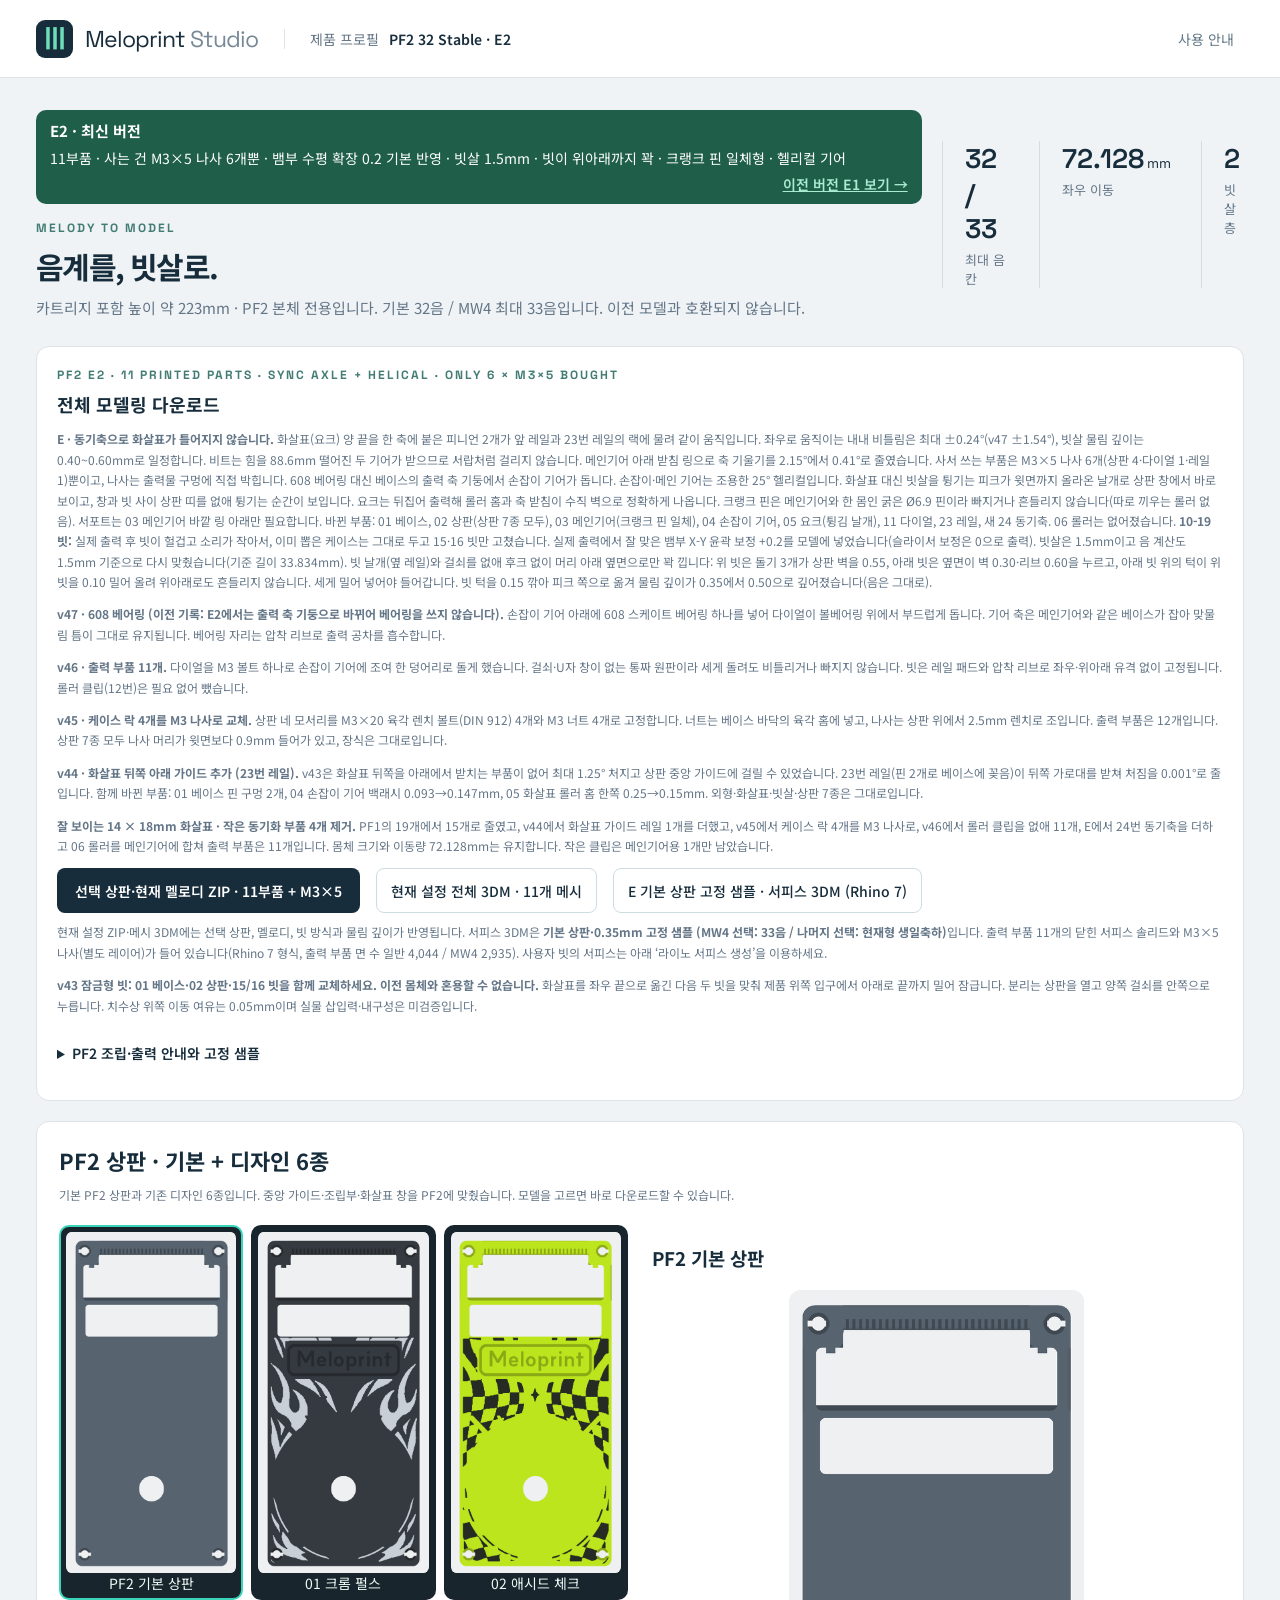
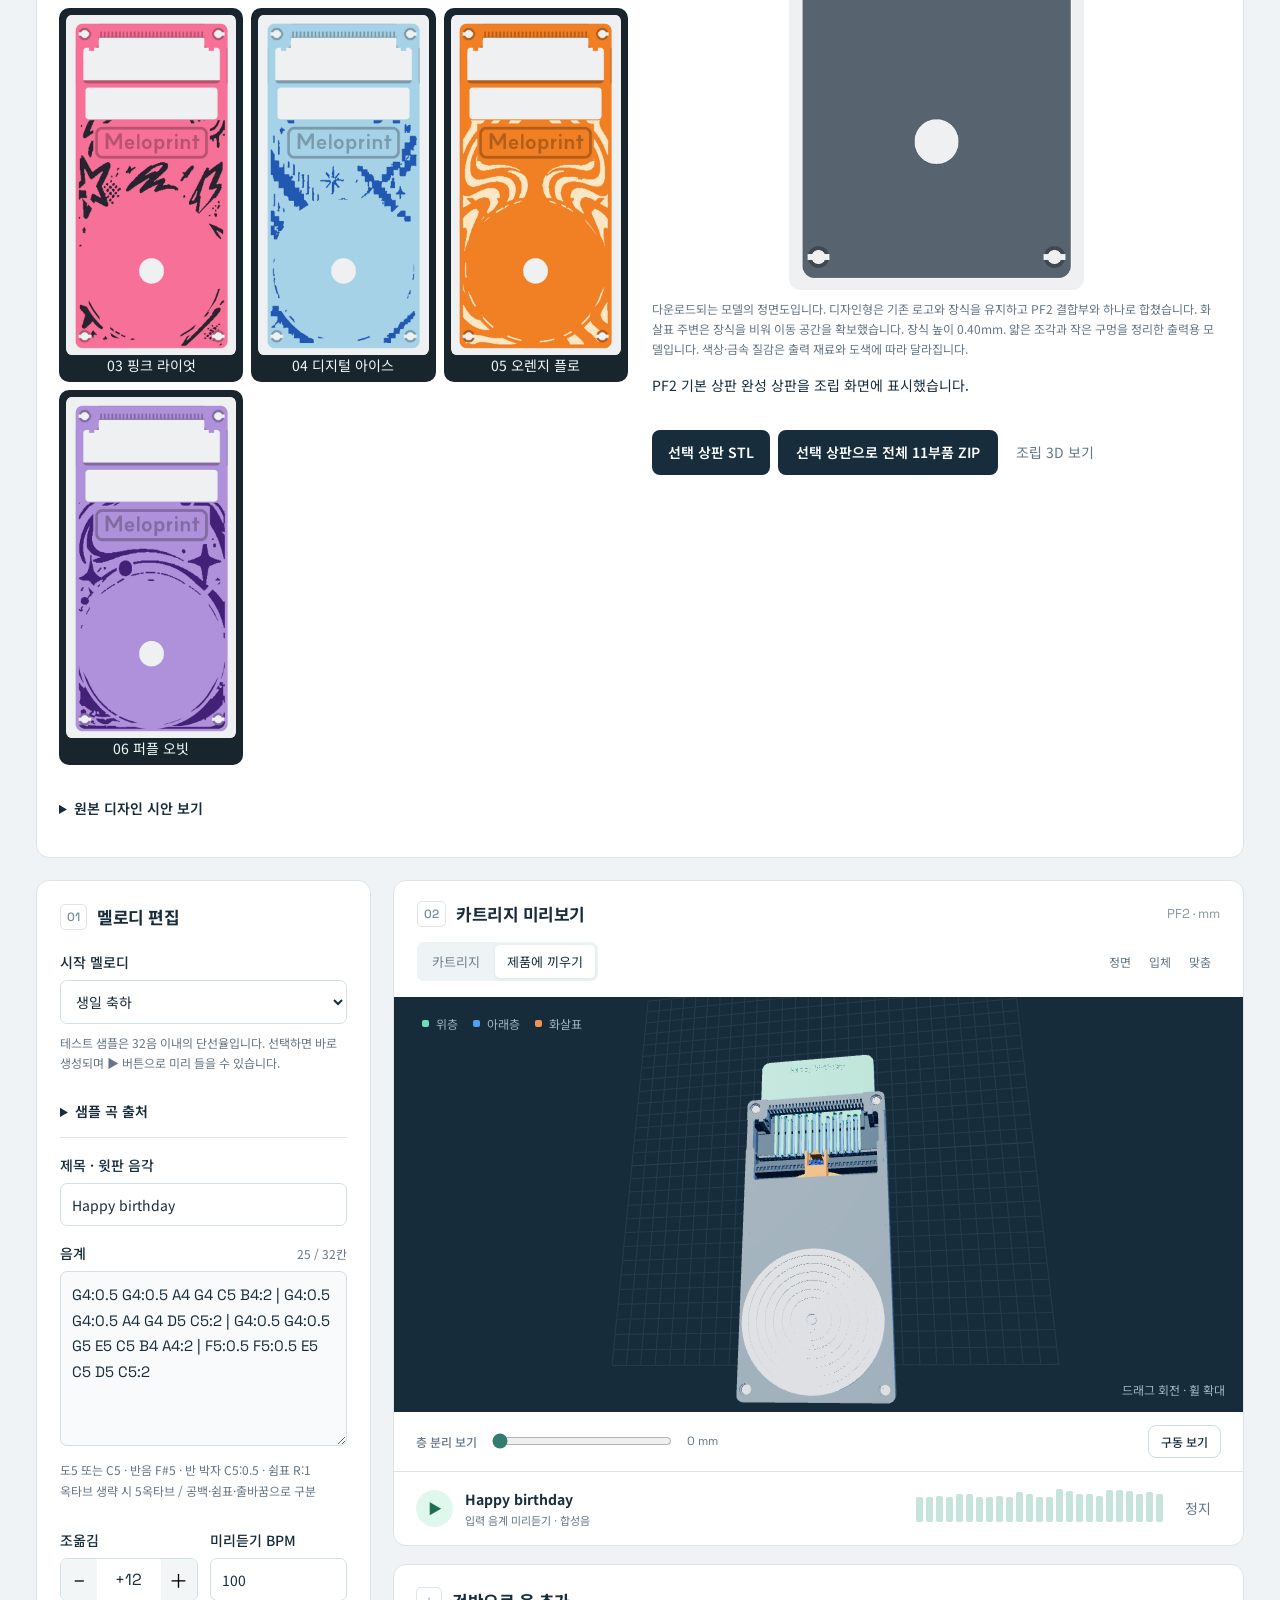
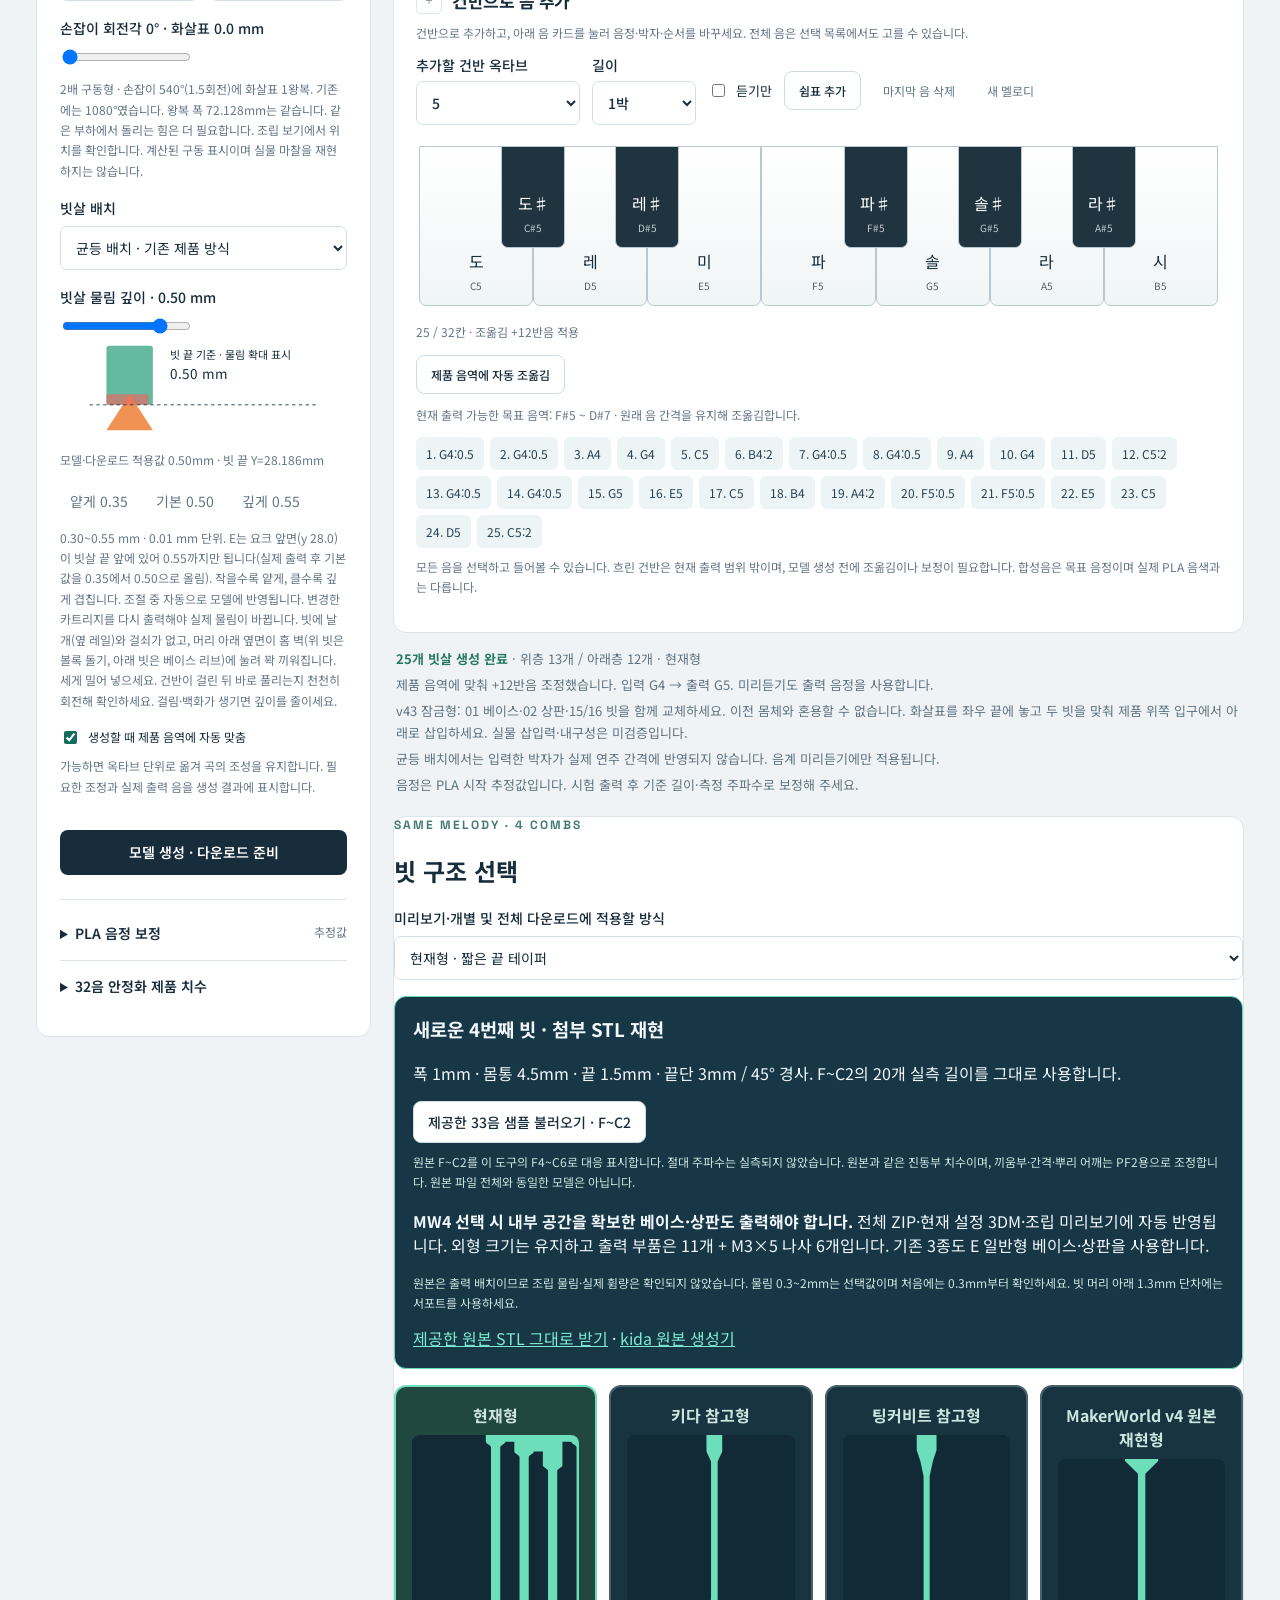
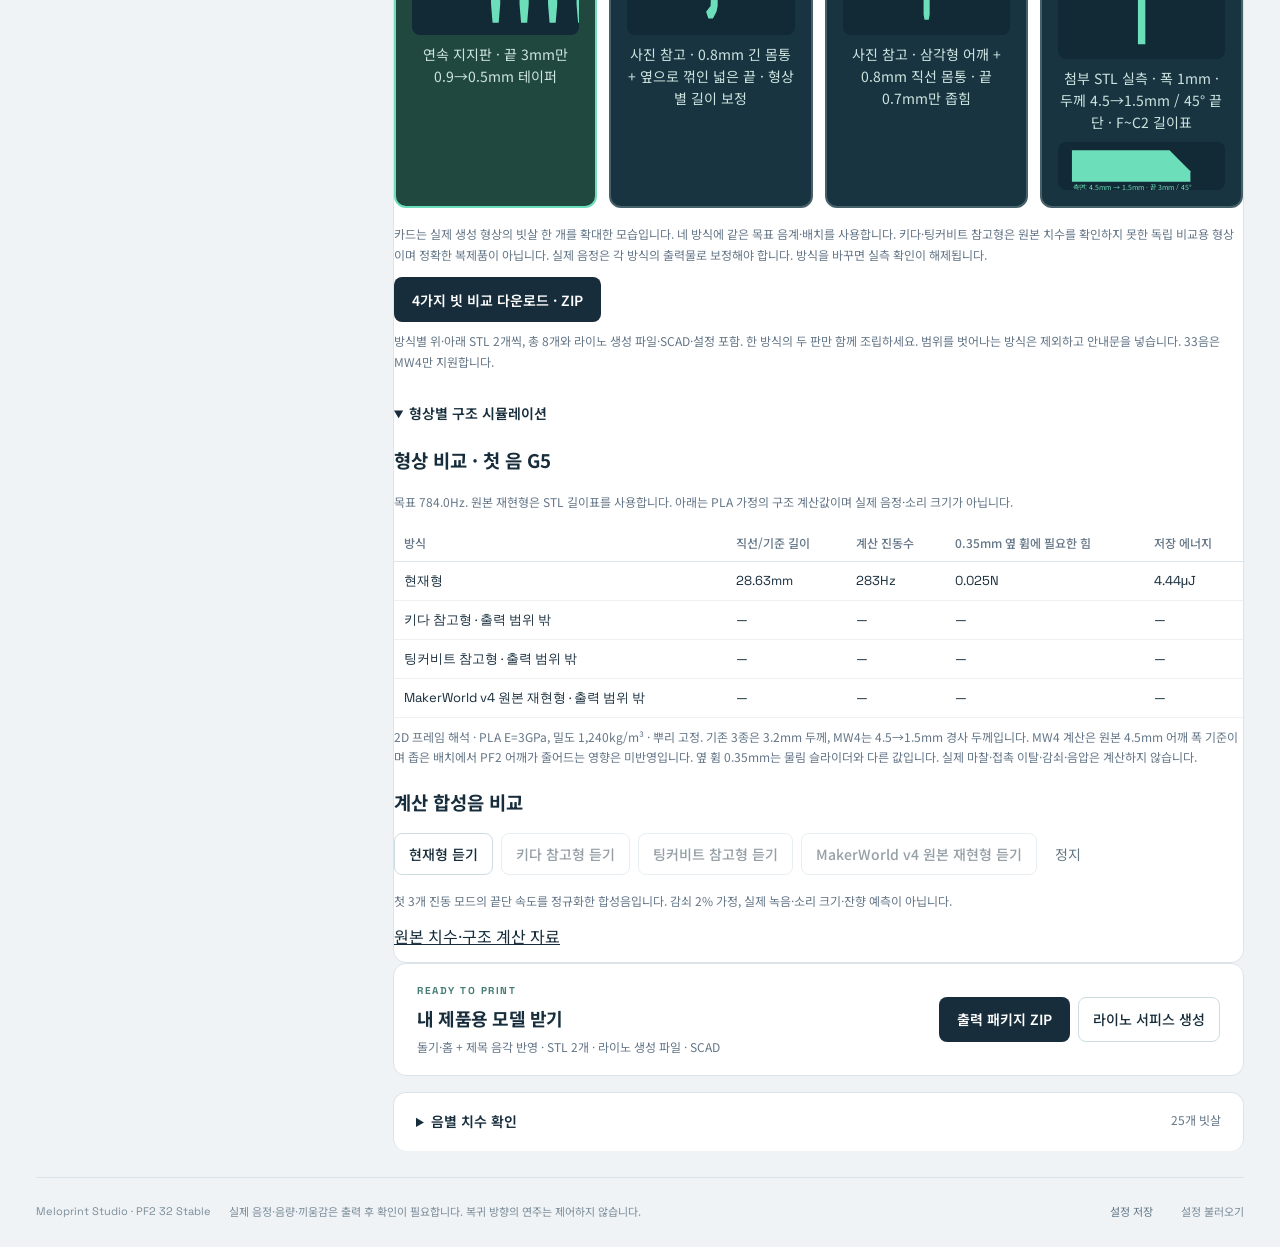
==== commit df946077: "E2 combs: Bambu X-Y contour +0.2 built in (print with 0), 1.5 mm tines retuned, side press +0.2 Co-A" ====
--- a/index.html
+++ b/index.html
@@ -1,8 +1,8 @@
 <!doctype html><html lang="ko"><head><meta charset="utf-8"><meta name="viewport" content="width=device-width,initial-scale=1"><meta name="theme-color" content="#152b39"><title>Meloprint Studio E2 — 음악 카트리지 모델링</title><meta name="description" content="PF2 32 Stable 전용 음계 입력, 3D 빗살 생성, 출력 파일 다운로드."><link rel="icon" type="image/svg+xml" href="data:image/svg+xml,%3Csvg xmlns='http://www.w3.org/2000/svg' viewBox='0 0 32 32'%3E%3Crect width='32' height='32' rx='7' fill='%23152b39'/%3E%3Cpath d='M8 8h16M9 8v16m5-16v12m5-12v16m5-16v10' stroke='%2368e0be' stroke-width='3'/%3E%3C/svg%3E"><link rel="stylesheet" href="style.css"></head><body>
 <header class="topbar"><a class="brand" href="./"><span class="brandmark" aria-hidden="true">Ⅲ</span><span>Meloprint <b>Studio</b></span></a><div class="profile-badge"><span>제품 프로필</span><strong>PF2 32 Stable · E2</strong></div><button id="helpBtn" class="quiet">사용 안내</button></header>
 <main>
-<section class="intro"><div><div class="version-bar" style="display:flex;flex-wrap:wrap;align-items:center;gap:6px 16px;margin:0 0 16px;padding:10px 14px;border-radius:10px;background:#1f5f4a;color:#fff;font-size:14px;line-height:1.45"><strong style="font-size:15px">E2 · 최신 버전</strong><span>11부품 · 사는 건 M3×5 나사 6개뿐 · 빗살 1.1mm로 소리 키움 · 빗이 위아래까지 꽉 · 크랭크 핀 일체형 · 헬리컬 기어</span><a href="e1/" style="margin-left:auto;color:#a9ecd2;font-weight:600;text-decoration:underline">이전 버전 E1 보기 →</a></div><p class="eyebrow">MELODY TO MODEL</p><h1>음계를, 빗살로.</h1><p>카트리지 포함 높이 약 223mm · PF2 본체 전용입니다. 기본 32음 / MW4 최대 33음입니다. 이전 모델과 호환되지 않습니다.</p></div><div class="fit-summary"><span><b>32 / 33</b> 최대 음 칸</span><span><b>72.128<small>mm</small></b> 좌우 이동</span><span><b>2</b> 빗살 층</span></div></section>
-<section class="panel full-downloads"><p class="eyebrow">PF2 E2 · 11 PRINTED PARTS · SYNC AXLE + HELICAL · ONLY 6 × M3×5 BOUGHT</p><h2>전체 모델링 다운로드</h2><p class="hint"><strong>E · 동기축으로 화살표가 틀어지지 않습니다.</strong> 화살표(요크) 양 끝을 한 축에 붙은 피니언 2개가 앞 레일과 23번 레일의 랙에 물려 같이 움직입니다. 좌우로 움직이는 내내 비틀림은 최대 ±0.24°(v47 ±1.54°), 빗살 물림 깊이는 0.40~0.60mm로 일정합니다. 비트는 힘을 88.6mm 떨어진 두 기어가 받으므로 서랍처럼 걸리지 않습니다. 메인기어 아래 받침 링으로 축 기울기를 2.15°에서 0.41°로 줄였습니다. 사서 쓰는 부품은 M3×5 나사 6개(상판 4·다이얼 1·레일 1)뿐이고, 나사는 출력물 구멍에 직접 박힙니다. 608 베어링 대신 베이스의 출력 축 기둥에서 손잡이 기어가 돕니다. 손잡이·메인 기어는 조용한 25° 헬리컬입니다. 화살표 대신 빗살을 튕기는 피크가 윗면까지 올라온 날개로 상판 창에서 바로 보이고, 창과 빗 사이 상판 띠를 없애 튕기는 순간이 보입니다. 요크는 뒤집어 출력해 롤러 홈과 축 받침이 수직 벽으로 정확하게 나옵니다. 크랭크 핀은 메인기어와 한 몸인 굵은 Ø6.9 핀이라 빠지거나 흔들리지 않습니다(따로 끼우는 롤러 없음). 서포트는 03 메인기어 바깥 링 아래만 필요합니다. 바뀐 부품: 01 베이스, 02 상판(상판 7종 모두), 03 메인기어(크랭크 핀 일체), 04 손잡이 기어, 05 요크(튕김 날개), 11 다이얼, 23 레일, 새 24 동기축. 06 롤러는 없어졌습니다. <strong>10-19 빗:</strong> 실제 출력 후 빗이 헐겁고 소리가 작아서, 이미 뽑은 케이스는 그대로 두고 15·16 빗만 고쳤습니다. 빗살을 0.9 → 1.1mm로 두껍게 해 소리를 키우고 음 계산을 다시 맞췄습니다(기준 길이 28.974mm). 빗 날개(옆 레일)와 걸쇠를 없애 후크 없이 머리 아래 옆면으로만 꽉 낍니다: 위 빗은 돌기 3개가 상판 벽을 0.35, 아래 빗은 옆면이 벽 0.10·리브 0.40을 누르고, 아래 빗 위의 턱이 위 빗을 0.10 밀어 올려 위아래로도 흔들리지 않습니다. 세게 밀어 넣어야 들어갑니다. 빗 턱을 0.15 깎아 피크 쪽으로 옮겨 물림 깊이가 0.35에서 0.50으로 깊어졌습니다(음은 그대로).</p><p class="hint"><strong>v47 · 608 베어링 (이전 기록: E2에서는 출력 축 기둥으로 바뀌어 베어링을 쓰지 않습니다).</strong> 손잡이 기어 아래에 608 스케이트 베어링 하나를 넣어 다이얼이 볼베어링 위에서 부드럽게 돕니다. 기어 축은 메인기어와 같은 베이스가 잡아 맞물림 틈이 그대로 유지됩니다. 베어링 자리는 압착 리브로 출력 공차를 흡수합니다.</p><p class="hint"><strong>v46 · 출력 부품 11개.</strong> 다이얼을 M3 볼트 하나로 손잡이 기어에 조여 한 덩어리로 돌게 했습니다. 걸쇠·U자 창이 없는 통짜 원판이라 세게 돌려도 비틀리거나 빠지지 않습니다. 빗은 레일 패드와 압착 리브로 좌우·위아래 유격 없이 고정됩니다. 롤러 클립(12번)은 필요 없어 뺐습니다.</p><p class="hint"><strong>v45 · 케이스 락 4개를 M3 나사로 교체.</strong> 상판 네 모서리를 M3×20 육각 렌치 볼트(DIN 912) 4개와 M3 너트 4개로 고정합니다. 너트는 베이스 바닥의 육각 홈에 넣고, 나사는 상판 위에서 2.5mm 렌치로 조입니다. 출력 부품은 12개입니다. 상판 7종 모두 나사 머리가 윗면보다 0.9mm 들어가 있고, 장식은 그대로입니다.</p><p class="hint"><strong>v44 · 화살표 뒤쪽 아래 가이드 추가 (23번 레일).</strong> v43은 화살표 뒤쪽을 아래에서 받치는 부품이 없어 최대 1.25° 처지고 상판 중앙 가이드에 걸릴 수 있었습니다. 23번 레일(핀 2개로 베이스에 꽂음)이 뒤쪽 가로대를 받쳐 처짐을 0.001°로 줄입니다. 함께 바뀐 부품: 01 베이스 핀 구멍 2개, 04 손잡이 기어 백래시 0.093→0.147mm, 05 화살표 롤러 홈 한쪽 0.25→0.15mm. 외형·화살표·빗살·상판 7종은 그대로입니다.</p><p class="hint"><strong>잘 보이는 14 × 18mm 화살표 · 작은 동기화 부품 4개 제거.</strong> PF1의 19개에서 15개로 줄였고, v44에서 화살표 가이드 레일 1개를 더했고, v45에서 케이스 락 4개를 M3 나사로, v46에서 롤러 클립을 없애 11개, E에서 24번 동기축을 더하고 06 롤러를 메인기어에 합쳐 출력 부품은 11개입니다. 몸체 크기와 이동량 72.128mm는 유지합니다. 작은 클립은 메인기어용 1개만 남았습니다.</p><div class="cover-actions"><button id="downloadFullZip" class="primary">선택 상판·현재 멜로디 ZIP · 11부품 + M3×5</button><p id="fullZipStatus" role="status"></p><button id="download3dm" class="outline">현재 설정 전체 3DM · 11개 메시</button><p id="cadStatus" role="status"></p><button class="outline" id="downloadSurface3dm">E 기본 상판 고정 샘플 · 서피스 3DM (Rhino 7)</button><p id="surfaceCadStatus" role="status"></p></div><p class="hint">현재 설정 ZIP·메시 3DM에는 선택 상판, 멜로디, 빗 방식과 물림 깊이가 반영됩니다. 서피스 3DM은 <strong>기본 상판·0.35mm 고정 샘플 (MW4 선택: 33음 / 나머지 선택: 현재형 생일축하)</strong>입니다. 출력 부품 11개의 닫힌 서피스 솔리드와 M3×5 나사(별도 레이어)가 들어 있습니다(Rhino 7 형식, 출력 부품 면 수 일반 3,982 / MW4 2,873). 사용자 빗의 서피스는 아래 ‘라이노 서피스 생성’을 이용하세요.</p><p class="hint"><strong>v43 잠금형 빗: 01 베이스·02 상판·15/16 빗을 함께 교체하세요. 이전 몸체와 혼용할 수 없습니다.</strong> 화살표를 좌우 끝으로 옮긴 다음 두 빗을 맞춰 제품 위쪽 입구에서 아래로 끝까지 밀어 잠급니다. 분리는 상판을 열고 양쪽 걸쇠를 안쪽으로 누릅니다. 치수상 위쪽 이동 여유는 0.05mm이며 실물 삽입력·내구성은 미검증입니다.</p><details><summary>PF2 조립·출력 안내와 고정 샘플</summary><p class="hint">v40 이하 PF2 출력물에서는 01·03·04·06·11·22번을 v41로 교체합니다. v43은 R2 창 모서리를 유지하고 빗 삽입 통로와 잠금턱을 변경했습니다. 화살표는 유지합니다. 11번은 기존 작은 클립이 아니라 마지막에 끼우는 큰 손잡이 원판입니다. 이전 CG1/RevJ 구동부와 혼용하지 마세요. E는 동기축과 두 랙이 화살표를 정렬하고, 상판이 화살표가 들리지 않게 위를 막으므로 상판을 닫고 사용합니다. v43 몸체로 교체한 이후에는 15·16 두 판을 함께 교체합니다.</p><a class="outline" href="downloads/Meloprint_PF2_Print_Package.zip" download>E 현재형 고정 샘플 전체 ZIP · STEP·3DM·설명서</a> <a class="outline" href="downloads/Meloprint_PF2_MW4_Print_Package.zip" download>E MW4 33음 고정 샘플 전체 ZIP · STEP·3DM</a> <a class="outline" href="downloads/Meloprint_PF2_E2_Print_Plates.zip" download>출력 판 3MF · 220mm 판 4장 (AP1·MW4, 03 바깥 링 아래만 서포트)</a><p class="hint"><strong>E 조립 순서:</strong> 축 기둥에 그리스를 조금 바르고 04 기어를 베이스 축 기둥에 끼움 → 03 메인기어·10 클립 → 23 레일 핀 2개를 베이스 구멍에 꽂은 뒤, 베이스를 옆으로 세워 바닥에서 M3×5으로 고정(나사가 레일에 직접 박힘) → 크랭크를 약 45°로 돌리고 크랭크 핀에 그리스를 조금 바름 → <strong>24 동기축을 두 랙 위에 올려 크랭크 핀 바로 위로 굴림</strong> → 05 요크를 위에서 내려 축 위에 얹음 → 요크를 가운데 두고 02 상판, M3×5 4개(베이스 모서리 기둥에 직접 박힘) → 11 다이얼을 육각에 끼우고 M3×5로 조임 → 요크를 끝으로 옮기고 15 아래 빗, 16 위 빗 순서로 뒤에서 끝까지 세게 밀어 넣음(홈에 꽉 끼는 압입). 빗을 뺄 때는 나사 4개를 풀고 상판을 엽니다. 05 요크는 뒤집어서(윗면이 바닥), 23 레일은 빗 반대쪽 긴 면을 바닥에, 24 동기축은 뒤 링을 바닥에 세워(브림 8~10mm) 출력합니다. 서포트는 03 메인기어 바깥 링 아래만 필요합니다.</p><p class="hint">v41: 아래 기어 → 상판 → 위 손잡이 순으로 조립합니다. 새 손잡이 걸쇠는 동봉 시험편으로 먼저 확인하세요. 서포트가 필요한 부위가 있습니다. 먼저 동봉된 가이드 시험편으로 출력 공차를 확인하세요. 검사 결과는 CAD 형상 기준이며 실제 마찰·내구성·음질은 시험 전입니다. 디자인 상판은 PF2 가이드와 화살표 이동 공간을 유지하도록 갱신했습니다.</p></details></section>
+<section class="intro"><div><div class="version-bar" style="display:flex;flex-wrap:wrap;align-items:center;gap:6px 16px;margin:0 0 16px;padding:10px 14px;border-radius:10px;background:#1f5f4a;color:#fff;font-size:14px;line-height:1.45"><strong style="font-size:15px">E2 · 최신 버전</strong><span>11부품 · 사는 건 M3×5 나사 6개뿐 · 뱀부 수평 확장 0.2 기본 반영 · 빗살 1.5mm · 빗이 위아래까지 꽉 · 크랭크 핀 일체형 · 헬리컬 기어</span><a href="e1/" style="margin-left:auto;color:#a9ecd2;font-weight:600;text-decoration:underline">이전 버전 E1 보기 →</a></div><p class="eyebrow">MELODY TO MODEL</p><h1>음계를, 빗살로.</h1><p>카트리지 포함 높이 약 223mm · PF2 본체 전용입니다. 기본 32음 / MW4 최대 33음입니다. 이전 모델과 호환되지 않습니다.</p></div><div class="fit-summary"><span><b>32 / 33</b> 최대 음 칸</span><span><b>72.128<small>mm</small></b> 좌우 이동</span><span><b>2</b> 빗살 층</span></div></section>
+<section class="panel full-downloads"><p class="eyebrow">PF2 E2 · 11 PRINTED PARTS · SYNC AXLE + HELICAL · ONLY 6 × M3×5 BOUGHT</p><h2>전체 모델링 다운로드</h2><p class="hint"><strong>E · 동기축으로 화살표가 틀어지지 않습니다.</strong> 화살표(요크) 양 끝을 한 축에 붙은 피니언 2개가 앞 레일과 23번 레일의 랙에 물려 같이 움직입니다. 좌우로 움직이는 내내 비틀림은 최대 ±0.24°(v47 ±1.54°), 빗살 물림 깊이는 0.40~0.60mm로 일정합니다. 비트는 힘을 88.6mm 떨어진 두 기어가 받으므로 서랍처럼 걸리지 않습니다. 메인기어 아래 받침 링으로 축 기울기를 2.15°에서 0.41°로 줄였습니다. 사서 쓰는 부품은 M3×5 나사 6개(상판 4·다이얼 1·레일 1)뿐이고, 나사는 출력물 구멍에 직접 박힙니다. 608 베어링 대신 베이스의 출력 축 기둥에서 손잡이 기어가 돕니다. 손잡이·메인 기어는 조용한 25° 헬리컬입니다. 화살표 대신 빗살을 튕기는 피크가 윗면까지 올라온 날개로 상판 창에서 바로 보이고, 창과 빗 사이 상판 띠를 없애 튕기는 순간이 보입니다. 요크는 뒤집어 출력해 롤러 홈과 축 받침이 수직 벽으로 정확하게 나옵니다. 크랭크 핀은 메인기어와 한 몸인 굵은 Ø6.9 핀이라 빠지거나 흔들리지 않습니다(따로 끼우는 롤러 없음). 서포트는 03 메인기어 바깥 링 아래만 필요합니다. 바뀐 부품: 01 베이스, 02 상판(상판 7종 모두), 03 메인기어(크랭크 핀 일체), 04 손잡이 기어, 05 요크(튕김 날개), 11 다이얼, 23 레일, 새 24 동기축. 06 롤러는 없어졌습니다. <strong>10-19 빗:</strong> 실제 출력 후 빗이 헐겁고 소리가 작아서, 이미 뽑은 케이스는 그대로 두고 15·16 빗만 고쳤습니다. 실제 출력에서 잘 맞은 뱀부 X-Y 윤곽 보정 +0.2를 모델에 넣었습니다(슬라이서 보정은 0으로 출력). 빗살은 1.5mm이고 음 계산도 1.5mm 기준으로 다시 맞췄습니다(기준 길이 33.834mm). 빗 날개(옆 레일)와 걸쇠를 없애 후크 없이 머리 아래 옆면으로만 꽉 낍니다: 위 빗은 돌기 3개가 상판 벽을 0.55, 아래 빗은 옆면이 벽 0.30·리브 0.60을 누르고, 아래 빗 위의 턱이 위 빗을 0.10 밀어 올려 위아래로도 흔들리지 않습니다. 세게 밀어 넣어야 들어갑니다. 빗 턱을 0.15 깎아 피크 쪽으로 옮겨 물림 깊이가 0.35에서 0.50으로 깊어졌습니다(음은 그대로).</p><p class="hint"><strong>v47 · 608 베어링 (이전 기록: E2에서는 출력 축 기둥으로 바뀌어 베어링을 쓰지 않습니다).</strong> 손잡이 기어 아래에 608 스케이트 베어링 하나를 넣어 다이얼이 볼베어링 위에서 부드럽게 돕니다. 기어 축은 메인기어와 같은 베이스가 잡아 맞물림 틈이 그대로 유지됩니다. 베어링 자리는 압착 리브로 출력 공차를 흡수합니다.</p><p class="hint"><strong>v46 · 출력 부품 11개.</strong> 다이얼을 M3 볼트 하나로 손잡이 기어에 조여 한 덩어리로 돌게 했습니다. 걸쇠·U자 창이 없는 통짜 원판이라 세게 돌려도 비틀리거나 빠지지 않습니다. 빗은 레일 패드와 압착 리브로 좌우·위아래 유격 없이 고정됩니다. 롤러 클립(12번)은 필요 없어 뺐습니다.</p><p class="hint"><strong>v45 · 케이스 락 4개를 M3 나사로 교체.</strong> 상판 네 모서리를 M3×20 육각 렌치 볼트(DIN 912) 4개와 M3 너트 4개로 고정합니다. 너트는 베이스 바닥의 육각 홈에 넣고, 나사는 상판 위에서 2.5mm 렌치로 조입니다. 출력 부품은 12개입니다. 상판 7종 모두 나사 머리가 윗면보다 0.9mm 들어가 있고, 장식은 그대로입니다.</p><p class="hint"><strong>v44 · 화살표 뒤쪽 아래 가이드 추가 (23번 레일).</strong> v43은 화살표 뒤쪽을 아래에서 받치는 부품이 없어 최대 1.25° 처지고 상판 중앙 가이드에 걸릴 수 있었습니다. 23번 레일(핀 2개로 베이스에 꽂음)이 뒤쪽 가로대를 받쳐 처짐을 0.001°로 줄입니다. 함께 바뀐 부품: 01 베이스 핀 구멍 2개, 04 손잡이 기어 백래시 0.093→0.147mm, 05 화살표 롤러 홈 한쪽 0.25→0.15mm. 외형·화살표·빗살·상판 7종은 그대로입니다.</p><p class="hint"><strong>잘 보이는 14 × 18mm 화살표 · 작은 동기화 부품 4개 제거.</strong> PF1의 19개에서 15개로 줄였고, v44에서 화살표 가이드 레일 1개를 더했고, v45에서 케이스 락 4개를 M3 나사로, v46에서 롤러 클립을 없애 11개, E에서 24번 동기축을 더하고 06 롤러를 메인기어에 합쳐 출력 부품은 11개입니다. 몸체 크기와 이동량 72.128mm는 유지합니다. 작은 클립은 메인기어용 1개만 남았습니다.</p><div class="cover-actions"><button id="downloadFullZip" class="primary">선택 상판·현재 멜로디 ZIP · 11부품 + M3×5</button><p id="fullZipStatus" role="status"></p><button id="download3dm" class="outline">현재 설정 전체 3DM · 11개 메시</button><p id="cadStatus" role="status"></p><button class="outline" id="downloadSurface3dm">E 기본 상판 고정 샘플 · 서피스 3DM (Rhino 7)</button><p id="surfaceCadStatus" role="status"></p></div><p class="hint">현재 설정 ZIP·메시 3DM에는 선택 상판, 멜로디, 빗 방식과 물림 깊이가 반영됩니다. 서피스 3DM은 <strong>기본 상판·0.35mm 고정 샘플 (MW4 선택: 33음 / 나머지 선택: 현재형 생일축하)</strong>입니다. 출력 부품 11개의 닫힌 서피스 솔리드와 M3×5 나사(별도 레이어)가 들어 있습니다(Rhino 7 형식, 출력 부품 면 수 일반 4,044 / MW4 2,935). 사용자 빗의 서피스는 아래 ‘라이노 서피스 생성’을 이용하세요.</p><p class="hint"><strong>v43 잠금형 빗: 01 베이스·02 상판·15/16 빗을 함께 교체하세요. 이전 몸체와 혼용할 수 없습니다.</strong> 화살표를 좌우 끝으로 옮긴 다음 두 빗을 맞춰 제품 위쪽 입구에서 아래로 끝까지 밀어 잠급니다. 분리는 상판을 열고 양쪽 걸쇠를 안쪽으로 누릅니다. 치수상 위쪽 이동 여유는 0.05mm이며 실물 삽입력·내구성은 미검증입니다.</p><details><summary>PF2 조립·출력 안내와 고정 샘플</summary><p class="hint">v40 이하 PF2 출력물에서는 01·03·04·06·11·22번을 v41로 교체합니다. v43은 R2 창 모서리를 유지하고 빗 삽입 통로와 잠금턱을 변경했습니다. 화살표는 유지합니다. 11번은 기존 작은 클립이 아니라 마지막에 끼우는 큰 손잡이 원판입니다. 이전 CG1/RevJ 구동부와 혼용하지 마세요. E는 동기축과 두 랙이 화살표를 정렬하고, 상판이 화살표가 들리지 않게 위를 막으므로 상판을 닫고 사용합니다. v43 몸체로 교체한 이후에는 15·16 두 판을 함께 교체합니다.</p><a class="outline" href="downloads/Meloprint_PF2_Print_Package.zip" download>E 현재형 고정 샘플 전체 ZIP · STEP·3DM·설명서</a> <a class="outline" href="downloads/Meloprint_PF2_MW4_Print_Package.zip" download>E MW4 33음 고정 샘플 전체 ZIP · STEP·3DM</a> <a class="outline" href="downloads/Meloprint_PF2_E2_Print_Plates.zip" download>출력 판 3MF · 220mm 판 4장 (AP1·MW4, 03 바깥 링 아래만 서포트)</a><p class="hint"><strong>E 조립 순서:</strong> 축 기둥에 그리스를 조금 바르고 04 기어를 베이스 축 기둥에 끼움 → 03 메인기어·10 클립 → 23 레일 핀 2개를 베이스 구멍에 꽂은 뒤, 베이스를 옆으로 세워 바닥에서 M3×5으로 고정(나사가 레일에 직접 박힘) → 크랭크를 약 45°로 돌리고 크랭크 핀에 그리스를 조금 바름 → <strong>24 동기축을 두 랙 위에 올려 크랭크 핀 바로 위로 굴림</strong> → 05 요크를 위에서 내려 축 위에 얹음 → 요크를 가운데 두고 02 상판, M3×5 4개(베이스 모서리 기둥에 직접 박힘) → 11 다이얼을 육각에 끼우고 M3×5로 조임 → 요크를 끝으로 옮기고 15 아래 빗, 16 위 빗 순서로 뒤에서 끝까지 세게 밀어 넣음(홈에 꽉 끼는 압입). 빗을 뺄 때는 나사 4개를 풀고 상판을 엽니다. 05 요크는 뒤집어서(윗면이 바닥), 23 레일은 빗 반대쪽 긴 면을 바닥에, 24 동기축은 뒤 링을 바닥에 세워(브림 8~10mm) 출력합니다. 서포트는 03 메인기어 바깥 링 아래만 필요합니다.</p><p class="hint">v41: 아래 기어 → 상판 → 위 손잡이 순으로 조립합니다. 새 손잡이 걸쇠는 동봉 시험편으로 먼저 확인하세요. 서포트가 필요한 부위가 있습니다. 먼저 동봉된 가이드 시험편으로 출력 공차를 확인하세요. 검사 결과는 CAD 형상 기준이며 실제 마찰·내구성·음질은 시험 전입니다. 디자인 상판은 PF2 가이드와 화살표 이동 공간을 유지하도록 갱신했습니다.</p></details></section>
 <section class="panel cover-designer" id="coverDesigner"><h2>PF2 상판 · 기본 + 디자인 6종</h2><p class="hint">기본 PF2 상판과 기존 디자인 6종입니다. 중앙 가이드·조립부·화살표 창을 PF2에 맞췄습니다. 모델을 고르면 바로 다운로드할 수 있습니다.</p><div class="cover-grid"><div class="cover-settings"><div id="coverChoices" class="cover-choices" role="group" aria-label="완성 상판 선택"></div><details><summary>원본 디자인 시안 보기</summary><img src="assets/cover-concepts.png" alt="완성 상판 디자인 원본 6종" style="width:100%;height:auto"></details></div><div class="cover-result"><h3 id="coverModelName"></h3><img id="coverModelPreview" class="fixed-cover-preview" alt="실제 완성 상판 모델"><p class="hint">다운로드되는 모델의 정면도입니다. 디자인형은 기존 로고와 장식을 유지하고 PF2 결합부와 하나로 합쳤습니다. 화살표 주변은 장식을 비워 이동 공간을 확보했습니다. 장식 높이 0.40mm. 얇은 조각과 작은 구멍을 정리한 출력용 모델입니다. 색상·금속 질감은 출력 재료와 도색에 따라 달라집니다.</p><p id="coverStatus" role="status" aria-live="polite"></p><div class="cover-actions"><a id="coverStl" class="primary" download>선택 상판 STL</a><button id="coverFullZip" class="primary">선택 상판으로 전체 11부품 ZIP</button><button id="cover3d" class="quiet">조립 3D 보기</button></div></div></div></section>
 <div class="workspace"><aside class="editor panel">
 <div class="section-title"><span class="step">01</span><h2>멜로디 편집</h2></div>
@@ -15,7 +15,7 @@
 <label for="driveAngle">손잡이 회전각 <output id="driveAngleValue">0°</output></label><input id="driveAngle" type="range" min="0" max="540" step="1" value="0"><p class="hint">2배 구동형 · 손잡이 540°(1.5회전)에 화살표 1왕복. 기존에는 1080°였습니다. 왕복 폭 72.128mm는 같습니다. 같은 부하에서 돌리는 힘은 더 필요합니다. 조립 보기에서 위치를 확인합니다. 계산된 구동 표시이며 실물 마찰을 재현하지는 않습니다.</p><label for="layout">빗살 배치</label><select id="layout"><option value="uniform">균등 배치 · 기존 제품 방식</option><option value="rhythm">박자 반영 · 일정 회전 속도 기준</option></select>
 <label for="pluckDepth">빗살 물림 깊이 · <output id="pluckDepthValue" for="pluckDepth">0.50 mm</output></label><input id="pluckDepth" type="range" min="0.30" max="0.55" step="0.01" value="0.50" aria-describedby="pluckDepthHint"><div id="depthPreview" aria-live="polite"><svg viewBox="0 0 340 115" width="100%" style="max-width:400px" role="img" aria-label="물림 깊이 확대 개념도"><rect x="55" y="8" width="55" height="70" rx="3" fill="#65b99f"/><path id="depthPick" fill="#ef9253" d="M180 100 L230 100 L205 78Z"/><rect id="depthOverlap" x="180" y="78" width="50" height="0" fill="#ed675f" opacity=".65"/><line x1="35" y1="78" x2="305" y2="78" stroke="currentColor" stroke-dasharray="4 4"/><text x="130" y="24" fill="currentColor" font-size="13">빗 끝 기준 · 물림 확대 표시</text><text id="depthDiagramValue" x="130" y="47" fill="currentColor" font-size="16"></text></svg><p id="depthApplied" class="hint"></p></div><div id="pluckPresets" class="cover-actions" role="group" aria-label="물림 깊이 비교"><button type="button" class="quiet" data-depth="0.35">얕게 0.35</button><button type="button" class="quiet" data-depth="0.50">기본 0.50</button><button type="button" class="quiet" data-depth="0.55">깊게 0.55</button></div><p class="hint" id="pluckDepthHint">0.30~0.55 mm · 0.01 mm 단위. E는 요크 앞면(y 28.0)이 빗살 끝 앞에 있어 0.55까지만 됩니다(실제 출력 후 기본값을 0.35에서 0.50으로 올림). 작을수록 얕게, 클수록 깊게 겹칩니다. 조절 중 자동으로 모델에 반영됩니다. 변경한 카트리지를 다시 출력해야 실제 물림이 바뀝니다. 빗에 날개(옆 레일)와 걸쇠가 없고, 머리 아래 옆면이 홈 벽(위 빗은 볼록 돌기, 아래 빗은 베이스 리브)에 눌려 꽉 끼워집니다. 세게 밀어 넣으세요. 건반이 걸린 뒤 바로 풀리는지 천천히 회전해 확인하세요. 걸림·백화가 생기면 깊이를 줄이세요.</p>
 <label class="check"><input type="checkbox" id="autoFit" checked>생성할 때 제품 음역에 자동 맞춤</label><p class="hint">가능하면 옥타브 단위로 옮겨 곡의 조성을 유지합니다. 필요한 조정과 실제 출력 음을 생성 결과에 표시합니다.</p><button class="primary" id="generate">모델 생성 · 다운로드 준비</button>
-<div class="divider"></div><details id="calibration"><summary>PLA 음정 보정 <span id="calStatus">추정값</span></summary><p class="hint">선택한 방식의 빗을 조립한 상태에서 측정한 빗살 길이와 주파수를 넣으세요. 이전 구조의 측정값은 다시 보정해야 합니다. 기본값은 미측정 시작값입니다. kida의 실측 음향 설계를 사용한 것이 아니며, 미리듣기는 목표 음의 합성음입니다. 보정 후에도 조립 상태에서 각 음을 확인하세요.</p><div class="two-cols"><div><label for="refLength">기준 길이 · mm</label><input id="refLength" type="number" min="15.68" max="30.3" step="0.1" value="28.974"></div><div><label for="refHz">측정 주파수 · Hz</label><input id="refHz" type="number" min="100" max="2500" step="0.1" value="561.22449"></div></div><label class="check"><input type="checkbox" id="measured">실제 출력물의 측정값입니다</label></details>
+<div class="divider"></div><details id="calibration"><summary>PLA 음정 보정 <span id="calStatus">추정값</span></summary><p class="hint">선택한 방식의 빗을 조립한 상태에서 측정한 빗살 길이와 주파수를 넣으세요. 이전 구조의 측정값은 다시 보정해야 합니다. 기본값은 미측정 시작값입니다. kida의 실측 음향 설계를 사용한 것이 아니며, 미리듣기는 목표 음의 합성음입니다. 보정 후에도 조립 상태에서 각 음을 확인하세요.</p><div class="two-cols"><div><label for="refLength">기준 길이 · mm</label><input id="refLength" type="number" min="10" max="45" step="0.1" value="33.834"></div><div><label for="refHz">측정 주파수 · Hz</label><input id="refHz" type="number" min="100" max="2500" step="0.1" value="561.22449"></div></div><label class="check"><input type="checkbox" id="measured">실제 출력물의 측정값입니다</label></details>
 <details><summary>32음 안정화 제품 치수</summary><dl><div><dt>끼움 목 폭</dt><dd>기본 68.200 · 걸쇠 포함 최대 69.700 mm</dd></div><div><dt>두 판의 결합 두께</dt><dd>7.200 mm</dd></div><div><dt>측면 여유</dt><dd>기본 각 0.250 mm · 걸쇠 물림 각 0.500 mm</dd></div><div><dt>빗살 단면</dt><dd>기본 0.9 × 3.2mm / MW4 1 × 4.5mm → 끝 1.5mm</dd></div><div><dt>화살표 물림</dt><dd>0.30~2.00 mm · 조절 가능</dd></div></dl><p class="hint">PF2 32 Stable 화살표 및 본체와 사용합니다. RevI 및 이전 본체와 호환되지 않습니다. 이동량 72.128mm, 기본 위·아래 최대 16음씩, MW4는 17·16음입니다. 아랫판의 돌기 2개를 윗판 홈에 맞춘 뒤 함께 꽂으세요. v43은 빗 옆면의 일체형 걸쇠와 몸체 잠금턱으로 위쪽 빠짐을 막습니다. 01·02·15·16을 함께 교체하세요. 삽입 전 화살표를 좌우 끝에 놓으세요. 실제 끼움력과 마찰은 출력 후 확인해야 합니다.</p></details>
 </aside>
 <section class="main-column"><div class="preview panel"><div class="preview-top"><div class="section-title"><span class="step">02</span><h2>카트리지 미리보기</h2></div><span class="unit">PF2 · mm</span></div><div class="viewbar"><div class="segmented" aria-label="모델 보기"><button class="active" id="cartridgeView" aria-pressed="true">카트리지</button><button id="assemblyView" aria-pressed="false">제품에 끼우기</button></div><div class="view-actions"><button id="frontView" class="quiet">정면</button><button id="isoView" class="quiet">입체</button><button id="fitView" class="quiet">맞춤</button></div></div><div id="viewport" role="img" aria-label="생성한 음악 카트리지의 회전 가능한 3D 미리보기"><div id="loading">모델을 준비하고 있습니다…</div><div class="view-caption"><span class="swatch mint"></span>위층 <span class="swatch blue"></span>아래층 <span class="swatch orange"></span>화살표</div><div class="view-help">드래그 회전 · 휠 확대</div></div>
